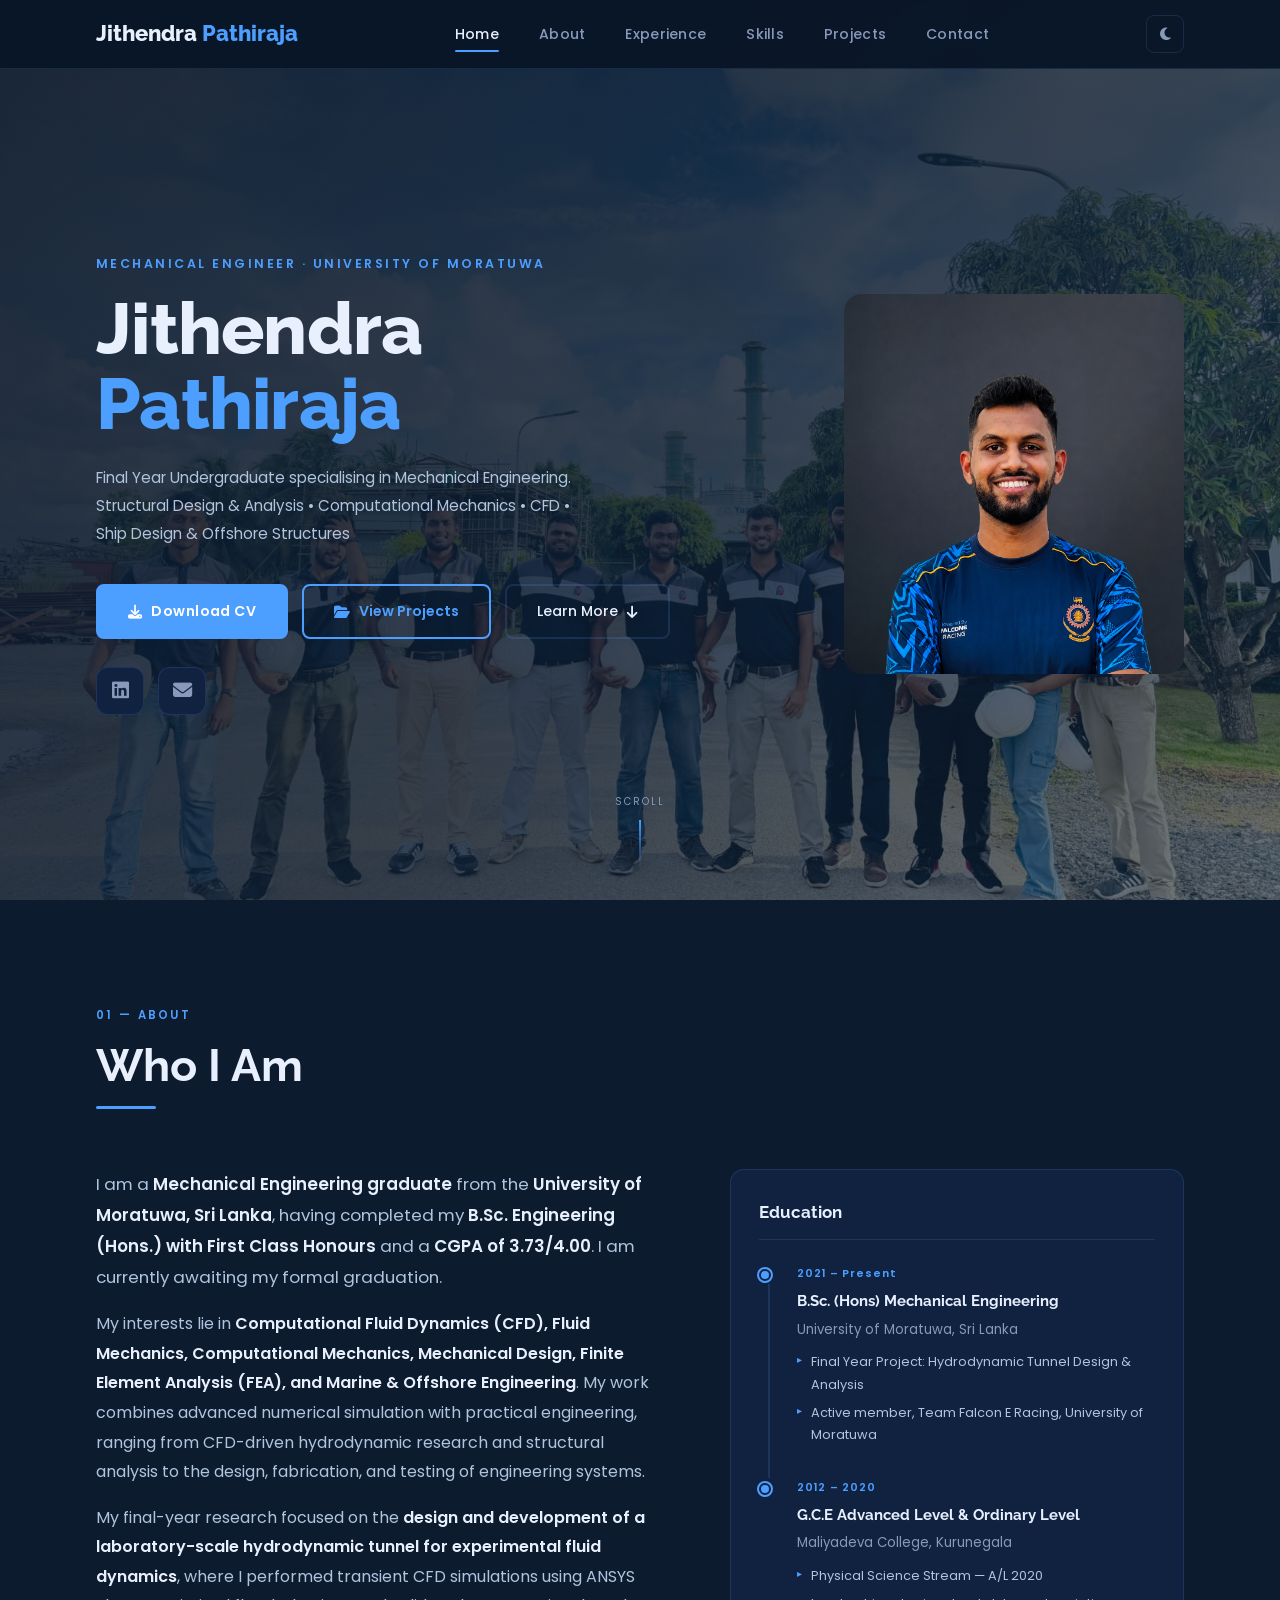
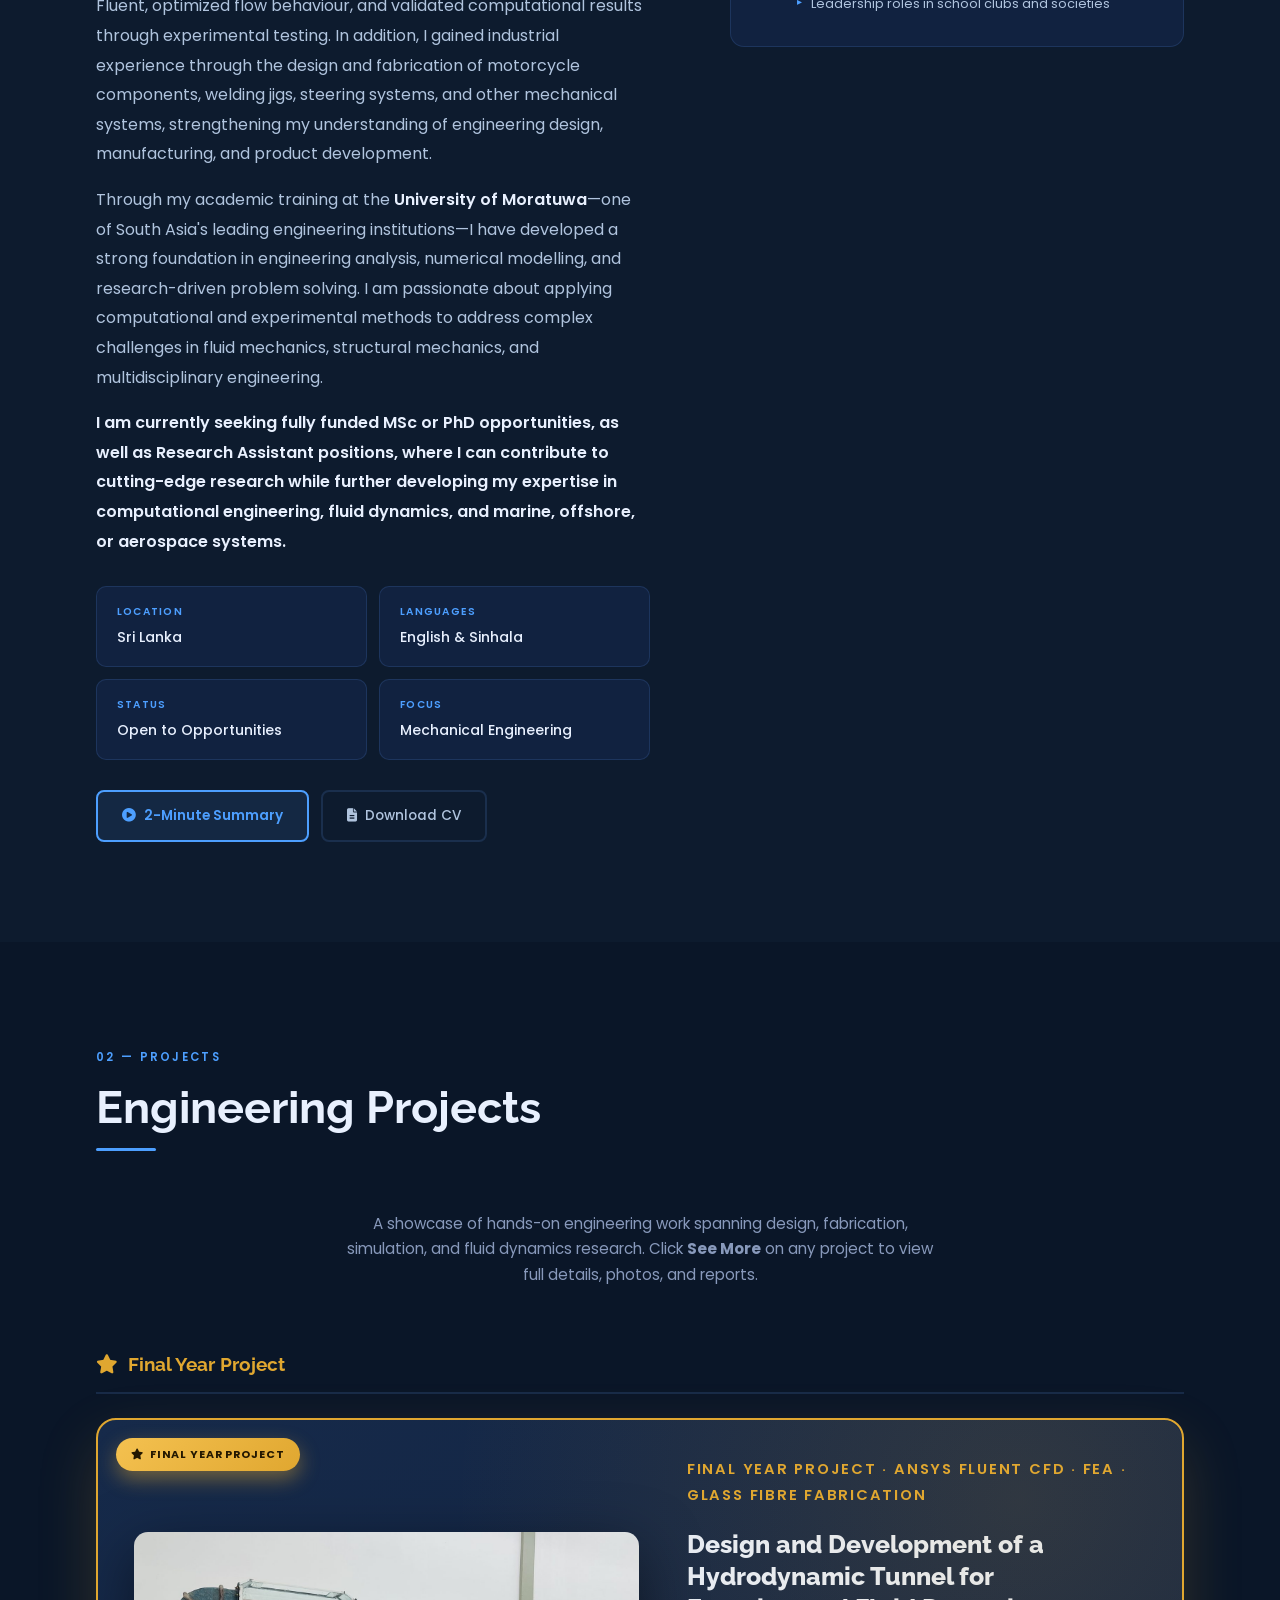
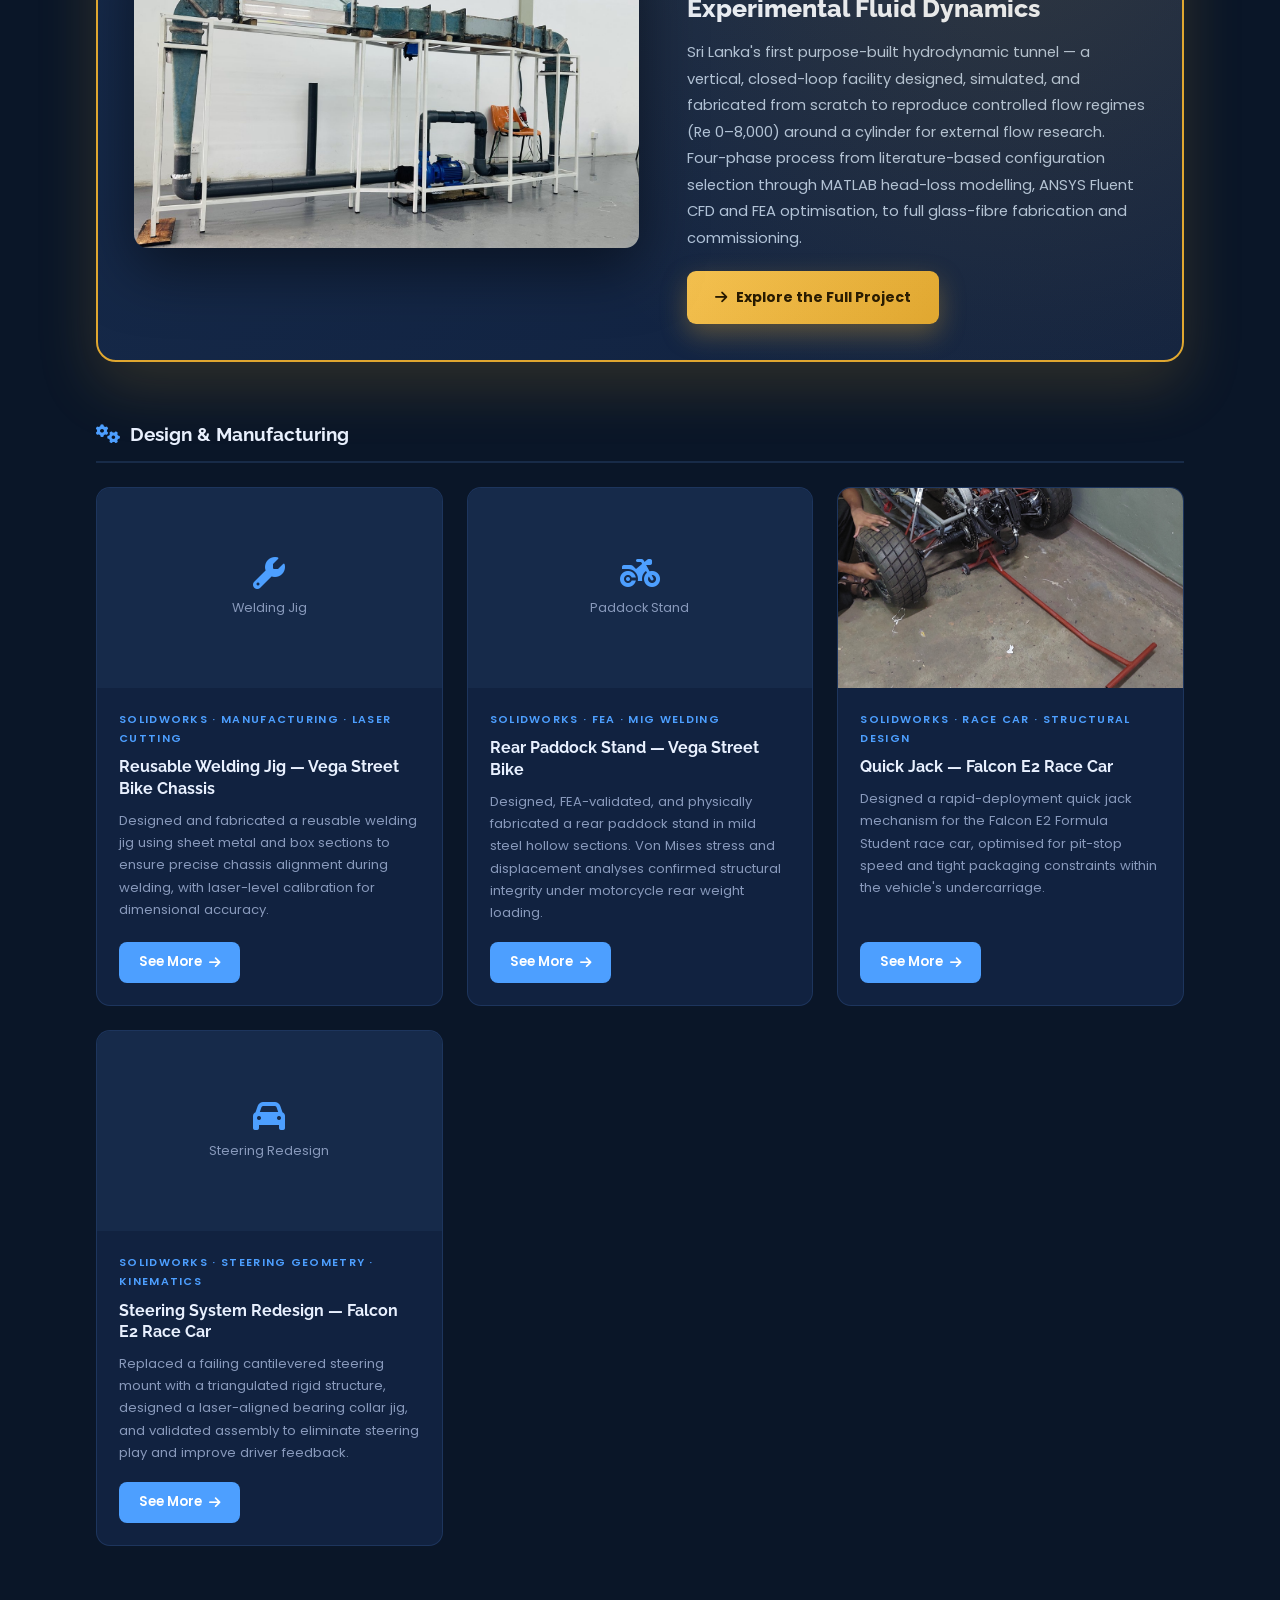
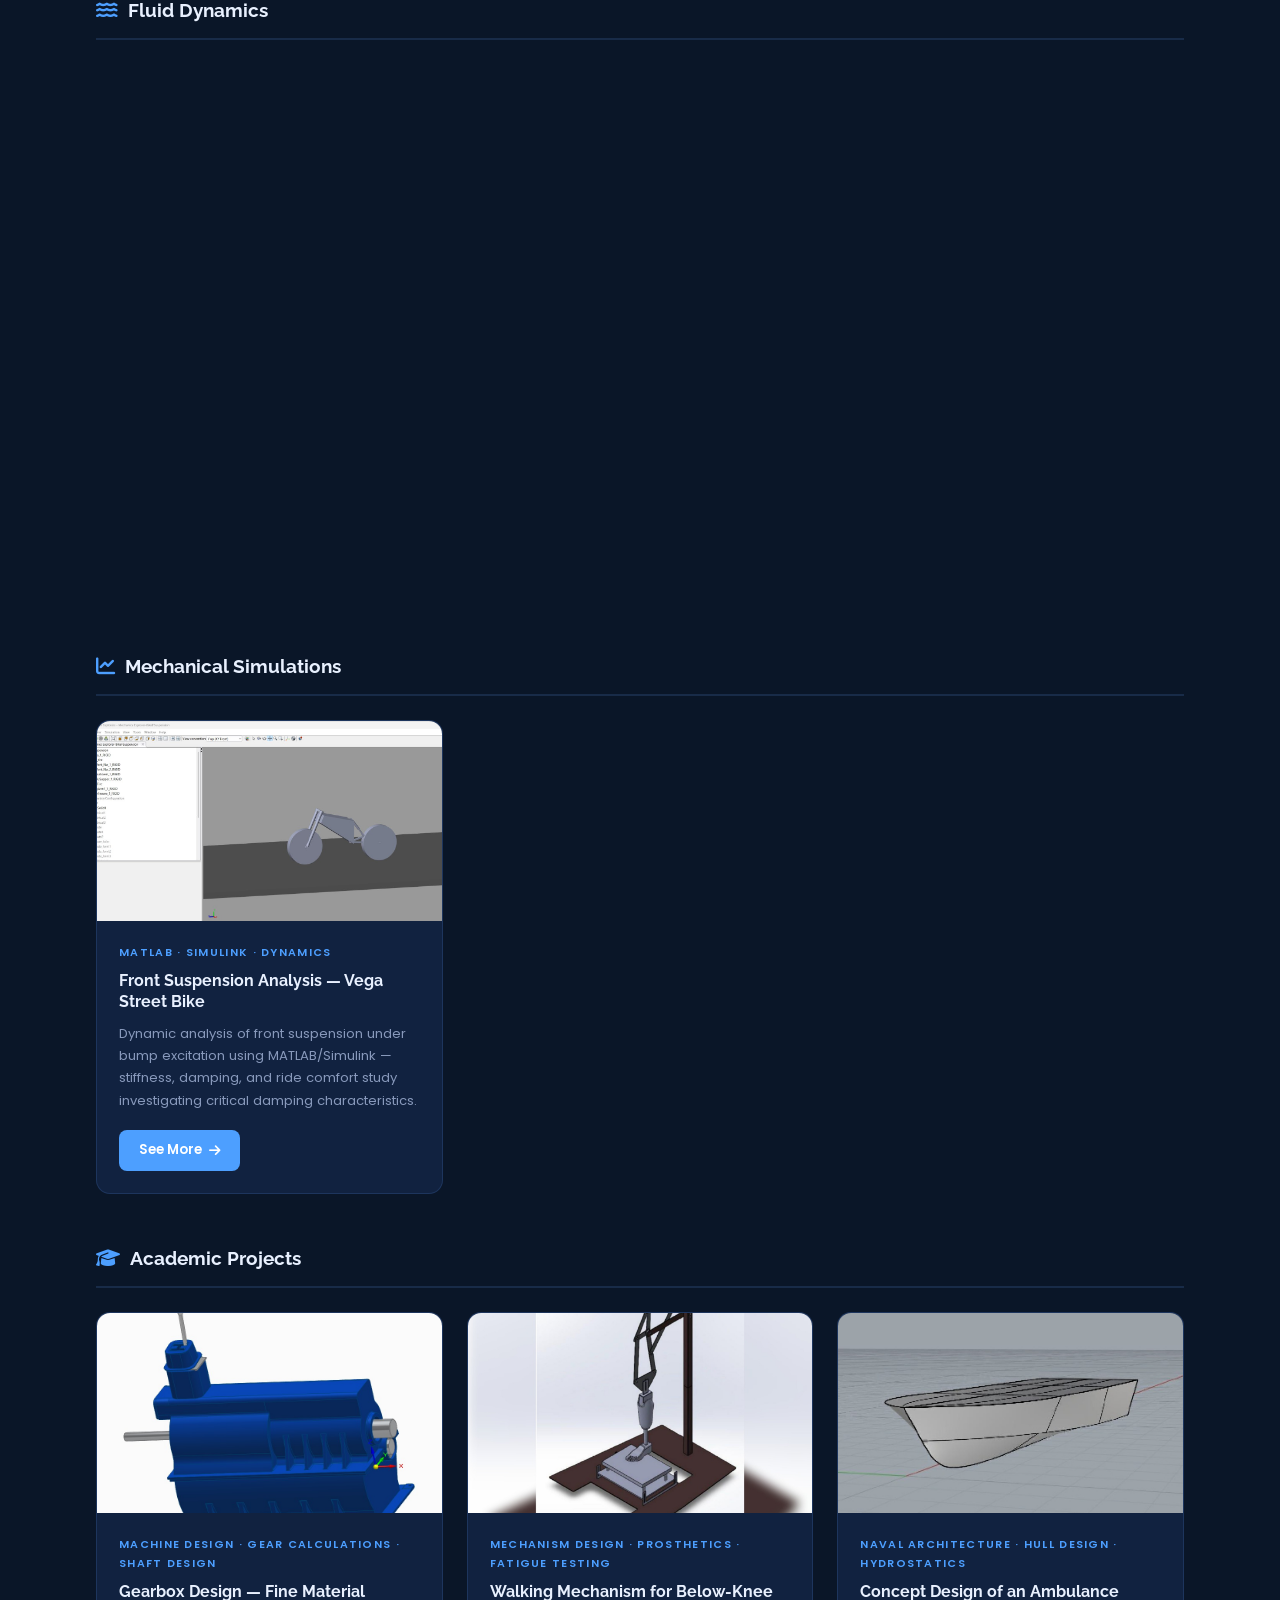
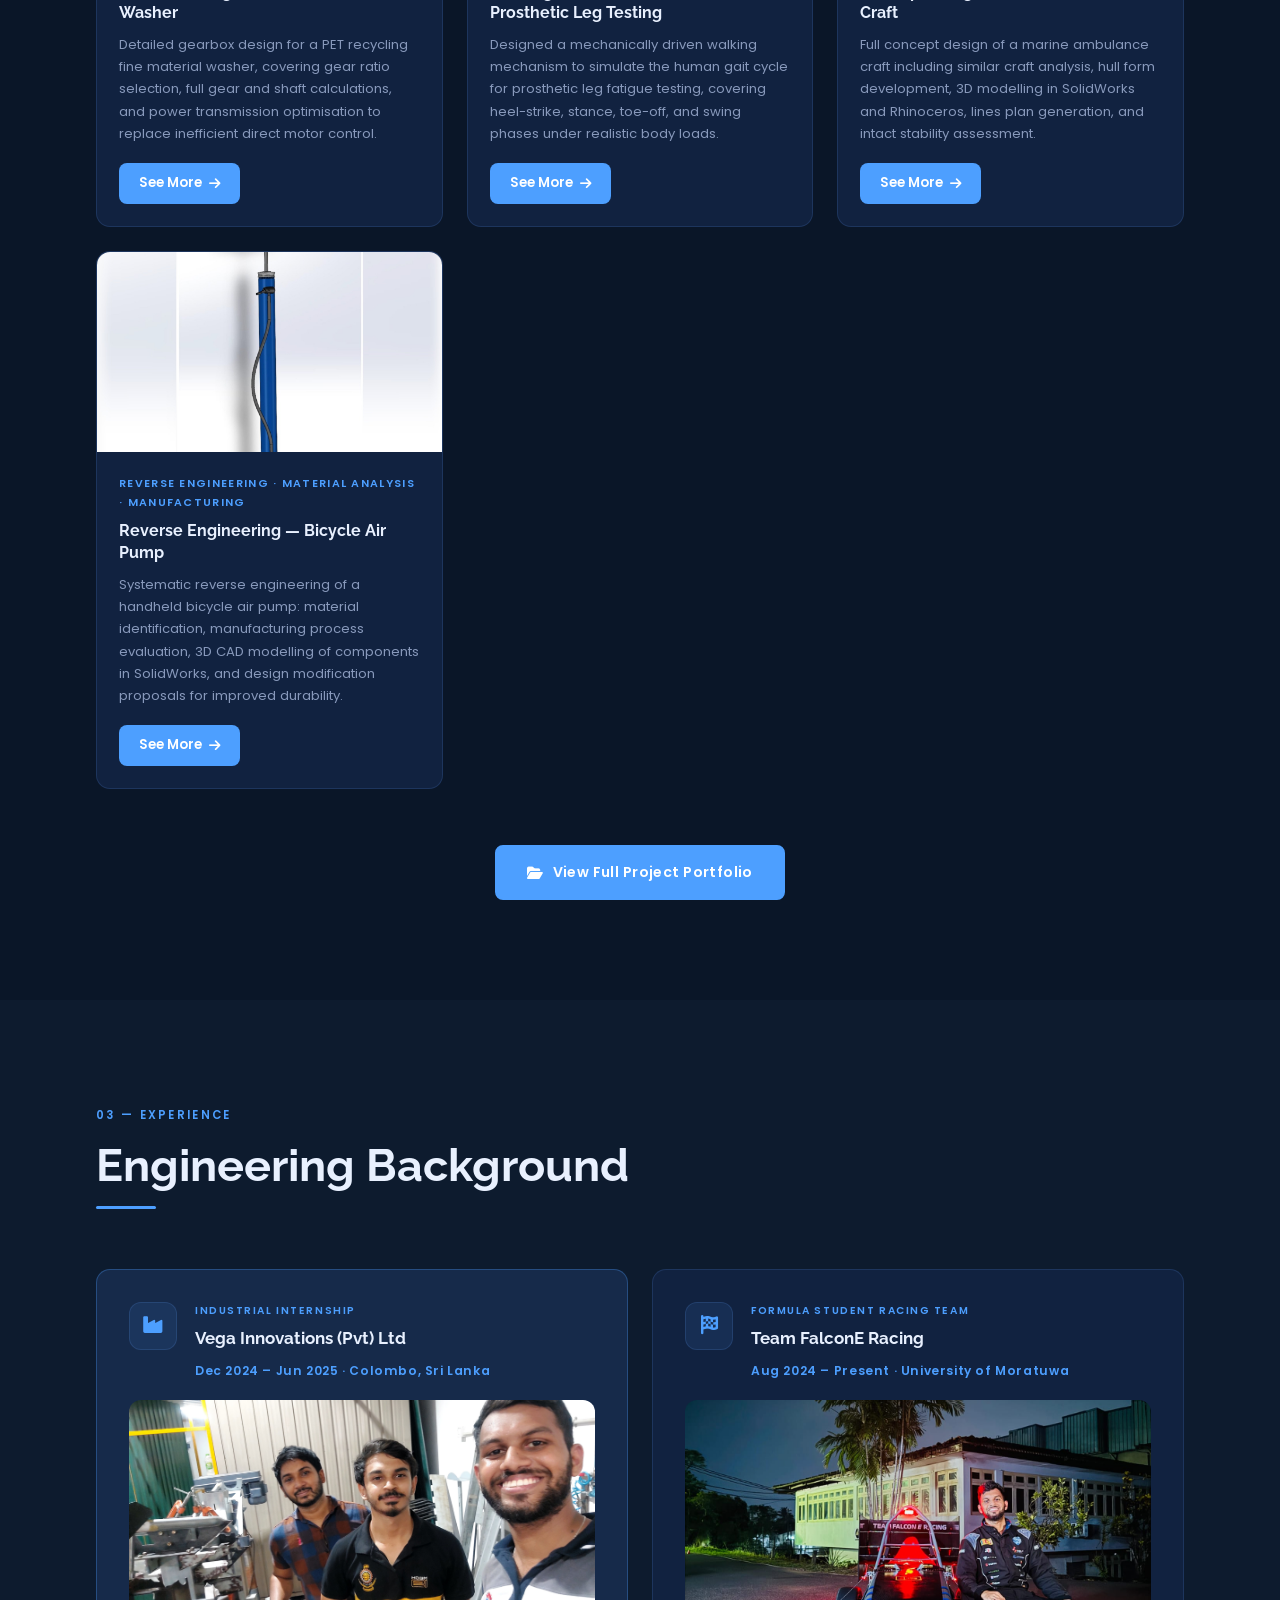
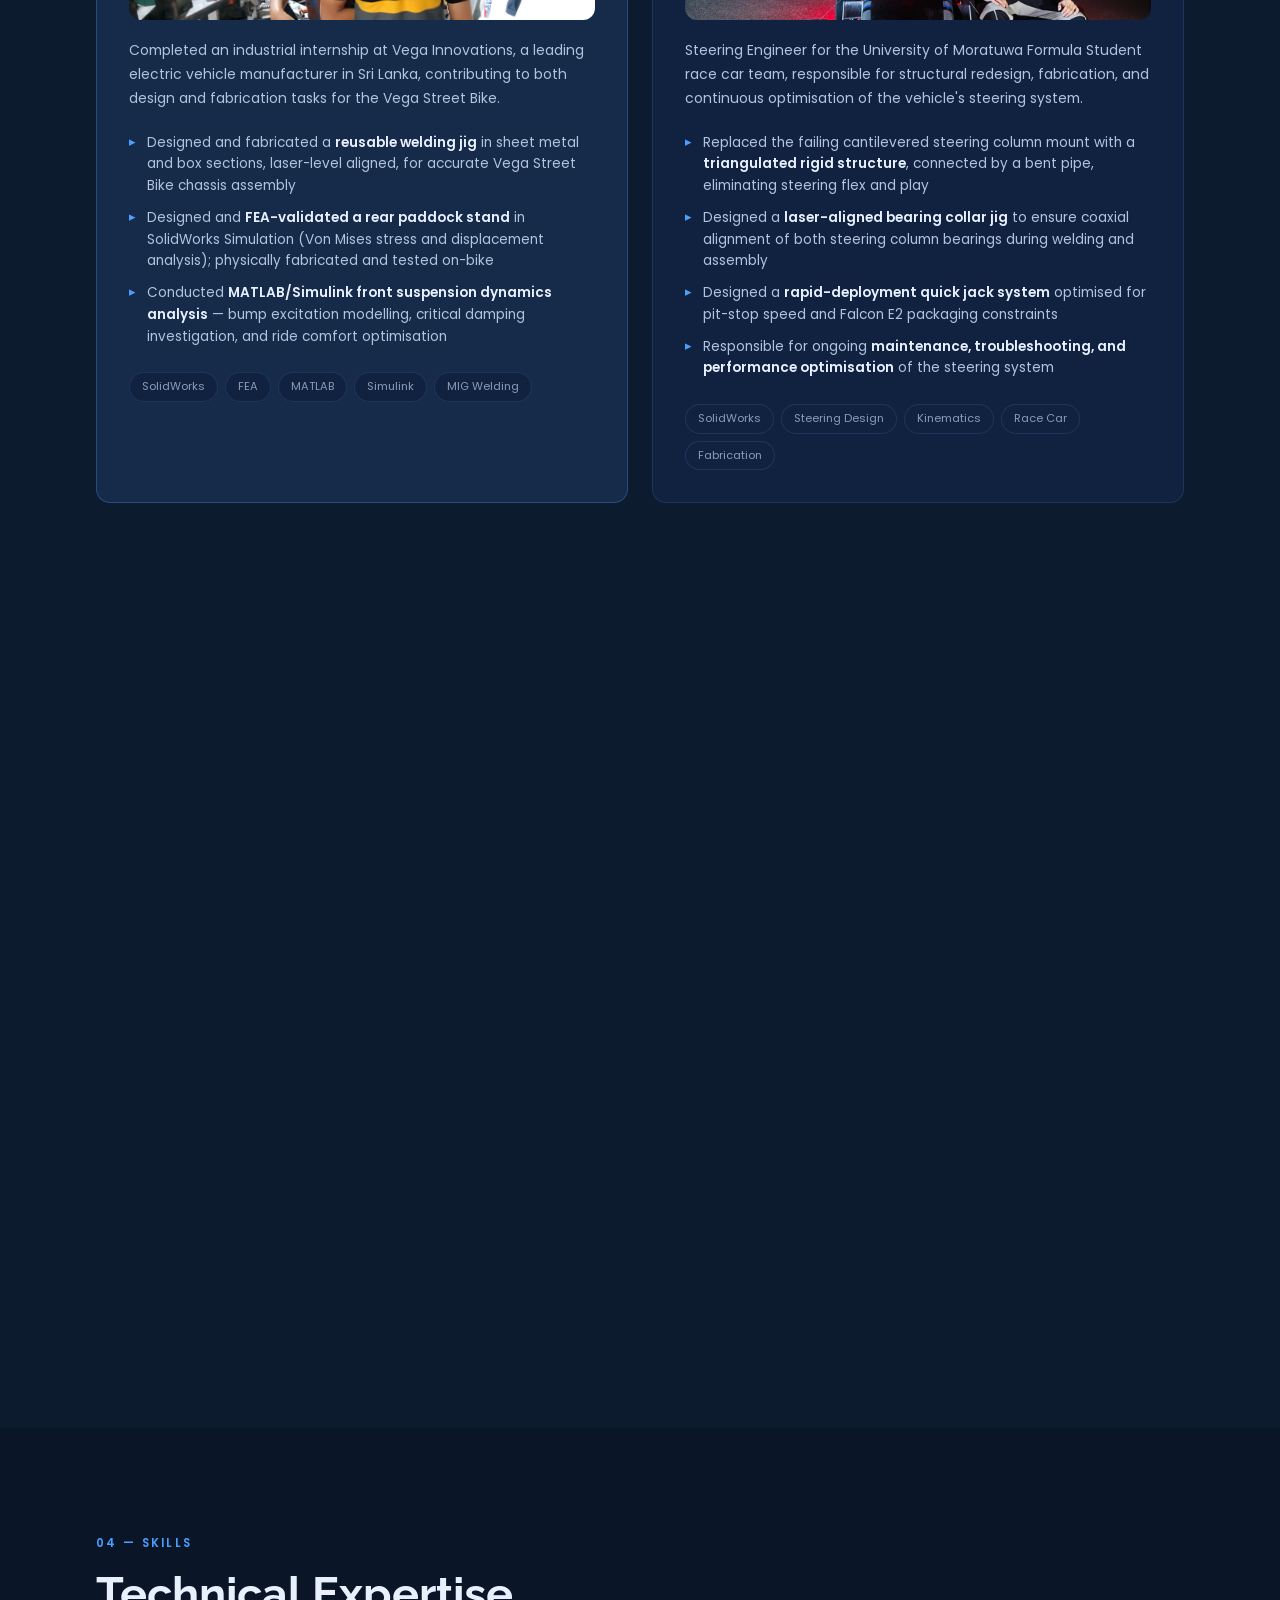
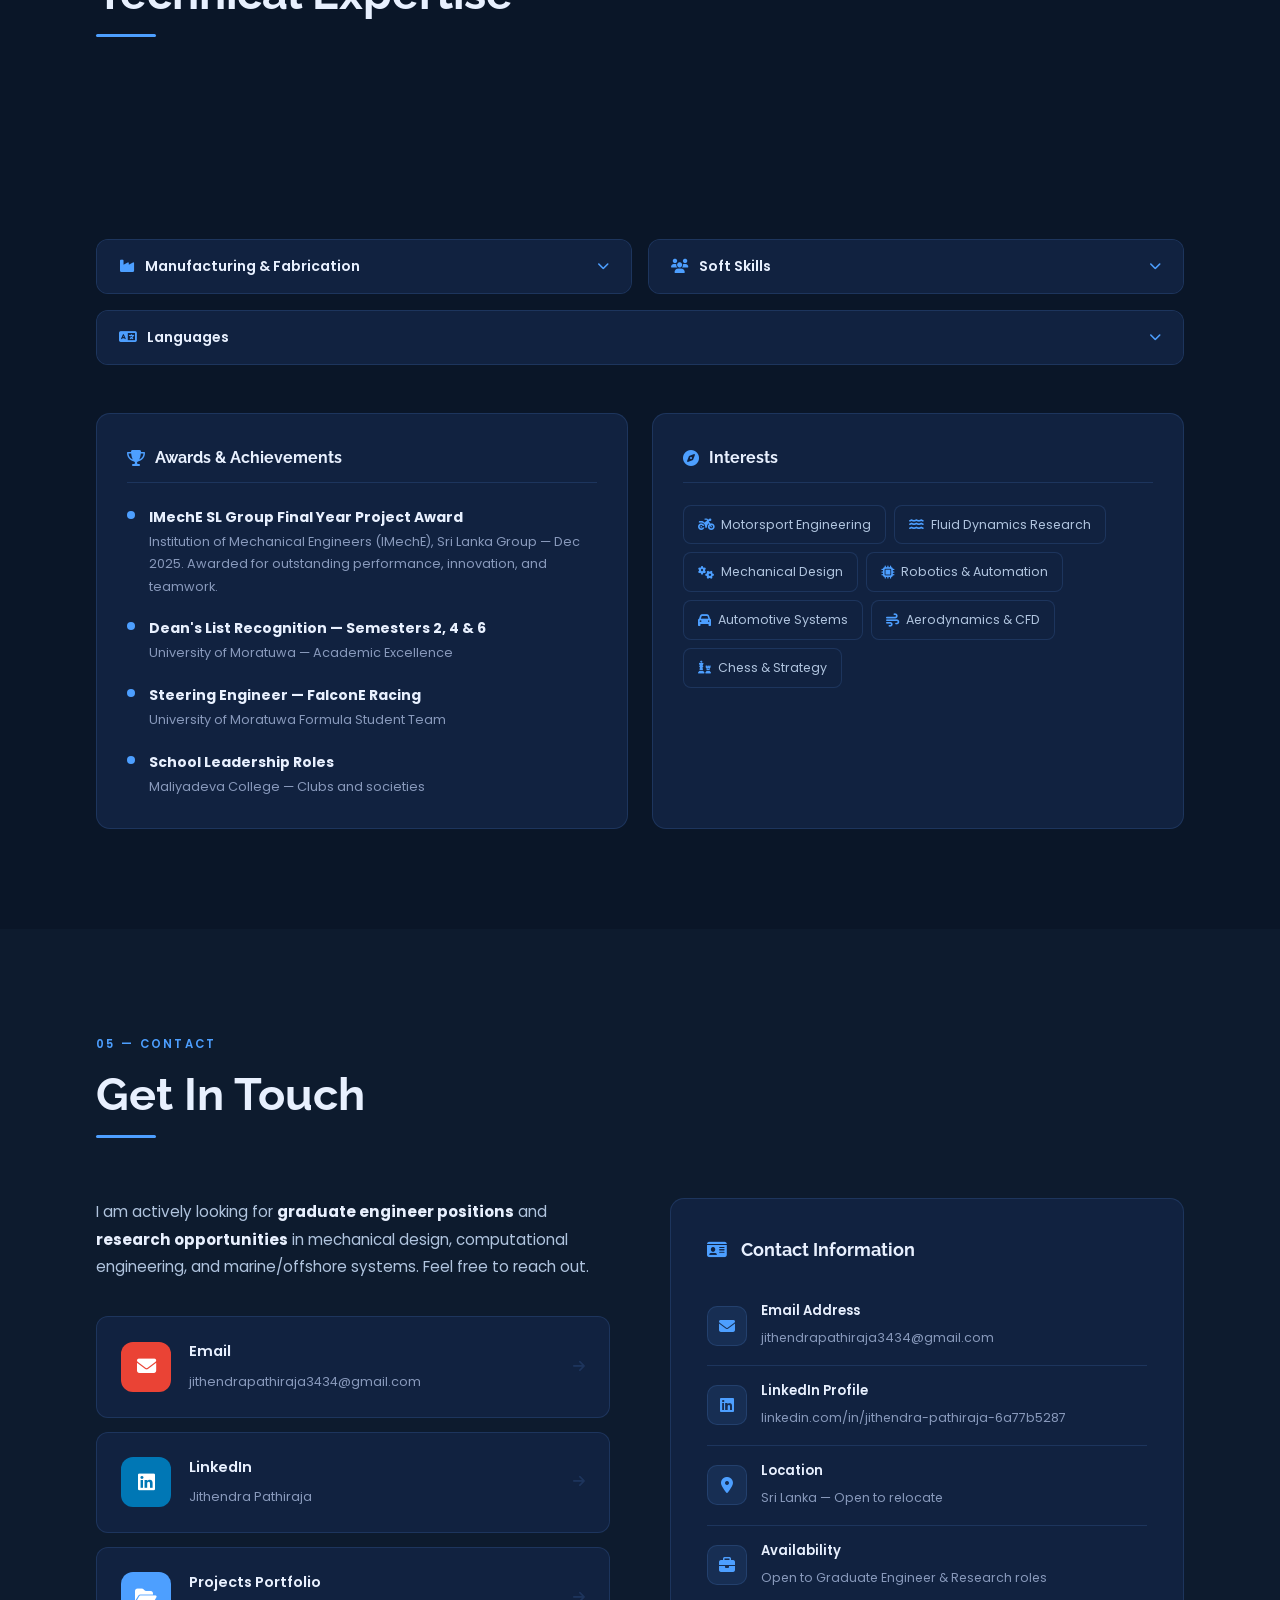
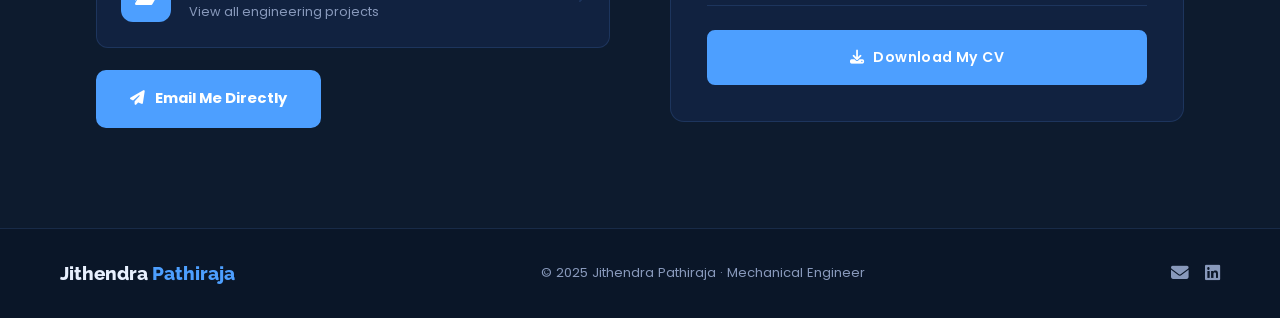
==== index.html @ b715c6fe "Add new photos and update CV" ====
<!DOCTYPE html>
<html lang="en" data-theme="dark">
<head>
  <meta charset="UTF-8" />
  <meta name="viewport" content="width=device-width, initial-scale=1.0" />
  <title>Jithendra Pathiraja | Mechanical Engineer</title>
  <link rel="stylesheet" href="style.css" />
  <link rel="stylesheet" href="https://cdnjs.cloudflare.com/ajax/libs/font-awesome/6.5.0/css/all.min.css" />
  <link href="https://fonts.googleapis.com/css2?family=Poppins:wght@300;400;500;600;700;800&family=Raleway:wght@400;500;600;700;800&display=swap" rel="stylesheet" />
</head>
<body>

<!-- ========== NAVBAR ========== -->
<nav class="navbar" id="navbar">
  <div class="nav-container">
    <a href="#hero" class="logo">Jithendra <span>Pathiraja</span></a>
    <ul class="nav-links" id="navLinks">
      <li><a href="#hero"       class="nav-link active">Home</a></li>
      <li><a href="#about"      class="nav-link">About</a></li>
      <li><a href="#experience" class="nav-link">Experience</a></li>
      <li><a href="#skills"     class="nav-link">Skills</a></li>
      <li><a href="design-manufacturing.html" class="nav-link">Projects</a></li>
      <li><a href="#contact"    class="nav-link">Contact</a></li>
    </ul>
    <div class="nav-actions">
      <button class="theme-toggle" id="themeToggle" title="Toggle theme">
        <i class="fas fa-moon" id="themeIcon"></i>
      </button>
      <button class="hamburger" id="hamburger"><i class="fas fa-bars"></i></button>
    </div>
  </div>
</nav>

<!-- ========== HERO SECTION ========== -->
<section id="hero" class="hero-section">
  <div class="hero-bg-slideshow">
    <div class="hero-bg-slide active" style="background-image: url('About/1.jpeg')"></div>
    <div class="hero-bg-slide" style="background-image: url('About/2.jpeg')"></div>
    <div class="hero-bg-slide" style="background-image: url('About/3.jpeg')"></div>
    <div class="hero-bg-slide" style="background-image: url('About/4.jpeg')"></div>
    <div class="hero-bg-slide" style="background-image: url('About/5.jpeg')"></div>
  </div>
  <div class="hero-overlay"></div>

  <div class="hero-content">
    <div class="hero-right">
      <p class="hero-eyebrow">Mechanical Engineer · University of Moratuwa</p>
      <h1 class="hero-name">
        Jithendra<br/>
        <span class="accent">Pathiraja</span>
      </h1>
      <p class="hero-tagline">
        Final Year Undergraduate specialising in Mechanical Engineering.<br/>
        Structural Design &amp; Analysis &bull; Computational Mechanics &bull; CFD &bull; Ship Design &amp; Offshore Structures
      </p>
      <div class="hero-cta-row">
        <a href="cv/Jithendra_CV.pdf" download class="btn-hero-primary">
          <i class="fas fa-download"></i> Download CV
        </a>
        <a href="#projects-preview" class="btn-view-projects">
          <i class="fas fa-folder-open"></i> View Projects
        </a>
        <a href="#about" class="btn-hero-outline">
          Learn More <i class="fas fa-arrow-down"></i>
        </a>
      </div>
      <div class="hero-socials">
        <a href="https://www.linkedin.com/in/jithendra-pathiraja-6a77b5287/" target="_blank" class="hero-social-link linkedin" title="LinkedIn">
          <i class="fab fa-linkedin"></i>
        </a>
        <a href="mailto:jithendrapathiraja3434@gmail.com" class="hero-social-link gmail" title="Email me">
          <i class="fas fa-envelope"></i>
        </a>
      </div>
    </div>
    <div class="hero-left">
      <div class="hero-photo-wrap">
        <div class="hero-accent-square"></div>
        <img src="images/profile.png" alt="Jithendra Pathiraja" class="hero-profile-img" />
      </div>
    </div>
  </div>

  <div class="hero-scroll-hint">
    <span>Scroll</span>
    <div class="scroll-line"></div>
  </div>
</section>

<!-- ========== ABOUT SECTION ========== -->
<section id="about" class="section about-section">
  <div class="container">
    <div class="section-header">
      <span class="section-label">01 — About</span>
      <h2 class="section-heading">Who I Am</h2>
    </div>
    <div class="about-grid">
      <div class="about-text-col">
        <p class="about-lead">
  I am a <strong>Mechanical Engineering graduate</strong> from the <strong>University of Moratuwa, Sri Lanka</strong>, having completed my <strong>B.Sc. Engineering (Hons.) with First Class Honours</strong> and a <strong>CGPA of 3.73/4.00</strong>. I am currently awaiting my formal graduation.
</p>

<p>
  My interests lie in <strong>Computational Fluid Dynamics (CFD), Fluid Mechanics, Computational Mechanics, Mechanical Design, Finite Element Analysis (FEA), and Marine &amp; Offshore Engineering</strong>. My work combines advanced numerical simulation with practical engineering, ranging from CFD-driven hydrodynamic research and structural analysis to the design, fabrication, and testing of engineering systems.
</p>

<p>
  My final-year research focused on the <strong>design and development of a laboratory-scale hydrodynamic tunnel for experimental fluid dynamics</strong>, where I performed transient CFD simulations using ANSYS Fluent, optimized flow behaviour, and validated computational results through experimental testing. In addition, I gained industrial experience through the design and fabrication of motorcycle components, welding jigs, steering systems, and other mechanical systems, strengthening my understanding of engineering design, manufacturing, and product development.
</p>

<p>
  Through my academic training at the <strong>University of Moratuwa</strong>—one of South Asia's leading engineering institutions—I have developed a strong foundation in engineering analysis, numerical modelling, and research-driven problem solving. I am passionate about applying computational and experimental methods to address complex challenges in fluid mechanics, structural mechanics, and multidisciplinary engineering.
</p>

<p>
  <strong>I am currently seeking fully funded MSc or PhD opportunities, as well as Research Assistant positions, where I can contribute to cutting-edge research while further developing my expertise in computational engineering, fluid dynamics, and marine, offshore, or aerospace systems.</strong>
</p>
        <div class="about-meta-grid">
          <div class="about-meta-item">
            <span class="meta-label">Location</span>
            <span class="meta-value">Sri Lanka</span>
          </div>
          <div class="about-meta-item">
            <span class="meta-label">Languages</span>
            <span class="meta-value">English &amp; Sinhala</span>
          </div>
          <div class="about-meta-item">
            <span class="meta-label">Status</span>
            <span class="meta-value">Open to Opportunities</span>
          </div>
          <div class="about-meta-item">
            <span class="meta-label">Focus</span>
            <span class="meta-value">Mechanical Engineering</span>
          </div>
        </div>
        <div class="about-actions">
          <button class="btn-summary" id="summaryBtn">
            <i class="fas fa-play-circle"></i> 2-Minute Summary
          </button>
          <a href="cv/Jithendra_CV.pdf" download class="btn-cv">
            <i class="fas fa-file-alt"></i> Download CV
          </a>
        </div>
      </div>
      <div class="about-edu-col">
        <div class="timeline-block">
          <h3 class="timeline-block-title">Education</h3>
          <div class="timeline-item">
            <div class="tl-dot"></div>
            <div class="tl-content">
              <span class="tl-year">2021 – Present</span>
              <h4>B.Sc. (Hons) Mechanical Engineering</h4>
              <p>University of Moratuwa, Sri Lanka</p>
              <ul class="tl-highlights">
                <li>Final Year Project: Hydrodynamic Tunnel Design &amp; Analysis</li>
                <li>Active member, Team Falcon E Racing, University of Moratuwa</li>
              </ul>
            </div>
          </div>
          <div class="timeline-item">
            <div class="tl-dot"></div>
            <div class="tl-content">
              <span class="tl-year">2012 – 2020</span>
              <h4>G.C.E Advanced Level &amp; Ordinary Level</h4>
              <p>Maliyadeva College, Kurunegala</p>
              <ul class="tl-highlights">
                <li>Physical Science Stream — A/L 2020</li>
                <li>Leadership roles in school clubs and societies</li>
              </ul>
            </div>
          </div>
        </div>
      </div>
    </div>
  </div>
</section>

<!-- ========== 2-MINUTE SUMMARY MODAL ========== -->
<div class="summary-modal" id="summaryModal">
  <div class="summary-modal-inner">
    <button class="modal-close" id="modalClose"><i class="fas fa-times"></i></button>
    <div class="modal-grid">
      <div class="modal-img-col">
        <img src="images/profile.png" alt="Jithendra Pathiraja" class="modal-profile-img" />
        <div class="modal-tags">
          <span>SolidWorks</span><span>MATLAB</span><span>CFD</span>
          <span>FEA</span><span>Python</span><span>Arduino</span>
        </div>
      </div>
      <div class="modal-text-col">
        <h2>Jithendra Pathiraja</h2>
        <p class="modal-subtitle">Mechanical Engineering Undergraduate — University of Moratuwa</p>
        <p>I am a motivated final-year mechanical engineering student with experience across the full design-to-fabrication pipeline. My project work includes designing motorcycle jigs and components at <strong>Vega Innovations</strong>, analysing suspension dynamics in MATLAB/Simulink, and conducting CFD simulations for aerofoils and hydrodynamic tunnel research as my Final Year Project.</p>
        <p>I combine strong theoretical foundations with practical manufacturing skills — from SolidWorks CAD and ANSYS FEA to CNC machining, welding, and hands-on fabrication. My mechatronics exposure includes Arduino, Raspberry Pi, Python, and computer vision with OpenCV.</p>
        <p>I am driven by a genuine curiosity for engineering challenges and am ready to contribute from day one in a graduate engineering or research role.</p>
        <div class="modal-cta">
          <a href="cv/Jithendra_CV.pdf" download class="btn-hero-primary">
            <i class="fas fa-download"></i> Download CV
          </a>
          <a href="https://www.linkedin.com/in/jithendra-pathiraja-6a77b5287/" target="_blank" class="btn-hero-outline">
            <i class="fab fa-linkedin"></i> LinkedIn
          </a>
        </div>
      </div>
    </div>
  </div>
</div>
<div class="modal-backdrop" id="modalBackdrop"></div>

<!-- ========== PROJECTS PREVIEW SECTION ========== -->
<section id="projects-preview" class="projects-preview-section">
  <div class="container">
    <div class="section-header">
      <span class="section-label">02 — Projects</span>
      <h2 class="section-heading">Engineering Projects</h2>
    </div>
    <p class="projects-preview-intro">
      A showcase of hands-on engineering work spanning design, fabrication, simulation, and fluid dynamics research.
      Click <strong>See More</strong> on any project to view full details, photos, and reports.
    </p>

    <!-- ── ⭐ Final Year Project (Flagship) ── -->
    <h3 class="proj-category-title fyp-title"><i class="fas fa-star"></i> Final Year Project</h3>
    <a href="final-year-project.html" class="fyp-showcase" style="text-decoration:none; display:grid;">
      <span class="fyp-ribbon"><i class="fas fa-star"></i> Final Year Project</span>
      <div class="fyp-media-wrap">
        <img src="images/projects/fyp/cover.jpg" alt="Hydrodynamic Tunnel — Final Year Project" onerror="this.style.display='none';" />
      </div>
      <div class="fyp-body">
        <p class="proj-card-tag">Final Year Project · ANSYS Fluent CFD · FEA · Glass Fibre Fabrication</p>
        <h3>Design and Development of a Hydrodynamic Tunnel for Experimental Fluid Dynamics</h3>
        <p>Sri Lanka's first purpose-built hydrodynamic tunnel — a vertical, closed-loop facility designed, simulated, and fabricated from scratch to reproduce controlled flow regimes (Re 0–8,000) around a cylinder for external flow research. Four-phase process from literature-based configuration selection through MATLAB head-loss modelling, ANSYS Fluent CFD and FEA optimisation, to full glass-fibre fabrication and commissioning.</p>
        <span class="btn-fyp-explore"><i class="fas fa-arrow-right"></i> Explore the Full Project</span>
      </div>
    </a>

    <!-- ── Design & Manufacturing ── -->
    <h3 class="proj-category-title"><i class="fas fa-cogs"></i> Design &amp; Manufacturing</h3>
    <div class="proj-cards-grid">

      <div class="proj-preview-card">
        <img src="images/projects/dm-p1/cover.jpg" alt="Welding Jig" class="proj-cover-img" onerror="this.style.display='none';this.nextElementSibling.style.display='flex';" />
        <div class="proj-cover-placeholder" style="display:none;"><i class="fas fa-wrench"></i><span>Welding Jig</span></div>
        <div class="proj-card-body">
          <p class="proj-card-tag">SolidWorks · Manufacturing · Laser Cutting</p>
          <h4 class="proj-card-title">Reusable Welding Jig — Vega Street Bike Chassis</h4>
          <p class="proj-card-desc">Designed and fabricated a reusable welding jig using sheet metal and box sections to ensure precise chassis alignment during welding, with laser-level calibration for dimensional accuracy.</p>
          <a href="design-manufacturing.html#dm1" class="btn-see-more">See More <i class="fas fa-arrow-right"></i></a>
        </div>
      </div>

      <div class="proj-preview-card">
        <img src="images/projects/dm-p2/cover.jpg" alt="Paddock Stand" class="proj-cover-img" onerror="this.style.display='none';this.nextElementSibling.style.display='flex';" />
        <div class="proj-cover-placeholder" style="display:none;"><i class="fas fa-motorcycle"></i><span>Paddock Stand</span></div>
        <div class="proj-card-body">
          <p class="proj-card-tag">SolidWorks · FEA · MIG Welding</p>
          <h4 class="proj-card-title">Rear Paddock Stand — Vega Street Bike</h4>
          <p class="proj-card-desc">Designed, FEA-validated, and physically fabricated a rear paddock stand in mild steel hollow sections. Von Mises stress and displacement analyses confirmed structural integrity under motorcycle rear weight loading.</p>
          <a href="design-manufacturing.html#dm2" class="btn-see-more">See More <i class="fas fa-arrow-right"></i></a>
        </div>
      </div>

      <div class="proj-preview-card">
        <img src="images/projects/dm-p3/cover.jpeg" alt="Quick Jack" class="proj-cover-img" onerror="this.style.display='none';this.nextElementSibling.style.display='flex';" />
        <div class="proj-cover-placeholder" style="display:none;"><i class="fas fa-car"></i><span>Quick Jack</span></div>
        <div class="proj-card-body">
          <p class="proj-card-tag">SolidWorks · Race Car · Structural Design</p>
          <h4 class="proj-card-title">Quick Jack — Falcon E2 Race Car</h4>
          <p class="proj-card-desc">Designed a rapid-deployment quick jack mechanism for the Falcon E2 Formula Student race car, optimised for pit-stop speed and tight packaging constraints within the vehicle's undercarriage.</p>
          <a href="design-manufacturing.html#dm3" class="btn-see-more">See More <i class="fas fa-arrow-right"></i></a>
        </div>
      </div>

      <div class="proj-preview-card">
        <img src="images/projects/dm-p4/cover.jpg" alt="Steering Redesign" class="proj-cover-img" onerror="this.style.display='none';this.nextElementSibling.style.display='flex';" />
        <div class="proj-cover-placeholder" style="display:none;"><i class="fas fa-car"></i><span>Steering Redesign</span></div>
        <div class="proj-card-body">
          <p class="proj-card-tag">SolidWorks · Steering Geometry · Kinematics</p>
          <h4 class="proj-card-title">Steering System Redesign — Falcon E2 Race Car</h4>
          <p class="proj-card-desc">Replaced a failing cantilevered steering mount with a triangulated rigid structure, designed a laser-aligned bearing collar jig, and validated assembly to eliminate steering play and improve driver feedback.</p>
          <a href="design-manufacturing.html#dm4" class="btn-see-more">See More <i class="fas fa-arrow-right"></i></a>
        </div>
      </div>

    </div>

    <!-- ── Fluid Dynamics ── -->
    <h3 class="proj-category-title"><i class="fas fa-water"></i> Fluid Dynamics</h3>
    <div class="proj-cards-grid">

      <div class="proj-preview-card">
        <img src="images/projects/fluid-p2/cover.png" alt="Aerofoil CFD" class="proj-cover-img" onerror="this.style.display='none';this.nextElementSibling.style.display='flex';" />
        <div class="proj-cover-placeholder" style="display:none;"><i class="fas fa-wind"></i><span>Aerofoil CFD</span></div>
        <div class="proj-card-body">
          <p class="proj-card-tag">CFD · ANSYS Fluent · Turbulence Modelling</p>
          <h4 class="proj-card-title">NACA-4312 Aerofoil CFD Simulations — ANSYS Fluent</h4>
          <p class="proj-card-desc">Numerical analysis of NACA-4312 aerofoil aerodynamics including mesh generation, grid independence study, solution convergence analysis, and lift/drag coefficient validation against published experimental data.</p>
          <a href="fluid-dynamics.html#fd2" class="btn-see-more">See More <i class="fas fa-arrow-right"></i></a>
        </div>
      </div>

    </div>

    <!-- ── Mechanical Simulations ── -->
    <h3 class="proj-category-title"><i class="fas fa-chart-line"></i> Mechanical Simulations</h3>
    <div class="proj-cards-grid">

      <div class="proj-preview-card">
        <img src="images/projects/sim-p1/cover.jpeg" alt="Suspension Dynamics" class="proj-cover-img" onerror="this.style.display='none';this.nextElementSibling.style.display='flex';" />
        <div class="proj-cover-placeholder" style="display:none;"><i class="fas fa-wave-square"></i><span>Suspension Dynamics</span></div>
        <div class="proj-card-body">
          <p class="proj-card-tag">MATLAB · Simulink · Dynamics</p>
          <h4 class="proj-card-title">Front Suspension Analysis — Vega Street Bike</h4>
          <p class="proj-card-desc">Dynamic analysis of front suspension under bump excitation using MATLAB/Simulink — stiffness, damping, and ride comfort study investigating critical damping characteristics.</p>
          <a href="mechanical-simulations.html#sim1" class="btn-see-more">See More <i class="fas fa-arrow-right"></i></a>
        </div>
      </div>

    </div>

    <!-- ── Academic Projects ── -->
    <h3 class="proj-category-title"><i class="fas fa-graduation-cap"></i> Academic Projects</h3>
    <div class="proj-cards-grid">

      <div class="proj-preview-card">
        <img src="images/projects/academic-p1/cover.jpeg" alt="Gear Box Design" class="proj-cover-img" onerror="this.style.display='none';this.nextElementSibling.style.display='flex';" />
        <div class="proj-cover-placeholder" style="display:none;"><i class="fas fa-cog"></i><span>Gear Box Design</span></div>
        <div class="proj-card-body">
          <p class="proj-card-tag">Machine Design · Gear Calculations · Shaft Design</p>
          <h4 class="proj-card-title">Gearbox Design — Fine Material Washer</h4>
          <p class="proj-card-desc">Detailed gearbox design for a PET recycling fine material washer, covering gear ratio selection, full gear and shaft calculations, and power transmission optimisation to replace inefficient direct motor control.</p>
          <a href="academic-projects.html#aca1" class="btn-see-more">See More <i class="fas fa-arrow-right"></i></a>
        </div>
      </div>

      <div class="proj-preview-card">
        <img src="images/projects/academic-p2/cover.jpg" alt="IPMD" class="proj-cover-img" onerror="this.style.display='none';this.nextElementSibling.style.display='flex';" />
        <div class="proj-cover-placeholder" style="display:none;"><i class="fas fa-walking"></i><span>IPMD Project</span></div>
        <div class="proj-card-body">
          <p class="proj-card-tag">Mechanism Design · Prosthetics · Fatigue Testing</p>
          <h4 class="proj-card-title">Walking Mechanism for Below-Knee Prosthetic Leg Testing</h4>
          <p class="proj-card-desc">Designed a mechanically driven walking mechanism to simulate the human gait cycle for prosthetic leg fatigue testing, covering heel-strike, stance, toe-off, and swing phases under realistic body loads.</p>
          <a href="academic-projects.html#aca2" class="btn-see-more">See More <i class="fas fa-arrow-right"></i></a>
        </div>
      </div>

      <div class="proj-preview-card">
        <img src="images/projects/academic-p3/cover.jpeg" alt="Naval Architecture" class="proj-cover-img" onerror="this.style.display='none';this.nextElementSibling.style.display='flex';" />
        <div class="proj-cover-placeholder" style="display:none;"><i class="fas fa-ship"></i><span>Naval Architecture</span></div>
        <div class="proj-card-body">
          <p class="proj-card-tag">Naval Architecture · Hull Design · Hydrostatics</p>
          <h4 class="proj-card-title">Concept Design of an Ambulance Craft</h4>
          <p class="proj-card-desc">Full concept design of a marine ambulance craft including similar craft analysis, hull form development, 3D modelling in SolidWorks and Rhinoceros, lines plan generation, and intact stability assessment.</p>
          <a href="academic-projects.html#aca3" class="btn-see-more">See More <i class="fas fa-arrow-right"></i></a>
        </div>
      </div>

      <div class="proj-preview-card">
        <img src="images/projects/academic-p4/cover.jpg" alt="Reverse Engineering" class="proj-cover-img" onerror="this.style.display='none';this.nextElementSibling.style.display='flex';" />
        <div class="proj-cover-placeholder" style="display:none;"><i class="fas fa-search"></i><span>Reverse Engineering</span></div>
        <div class="proj-card-body">
          <p class="proj-card-tag">Reverse Engineering · Material Analysis · Manufacturing</p>
          <h4 class="proj-card-title">Reverse Engineering — Bicycle Air Pump</h4>
          <p class="proj-card-desc">Systematic reverse engineering of a handheld bicycle air pump: material identification, manufacturing process evaluation, 3D CAD modelling of components in SolidWorks, and design modification proposals for improved durability.</p>
          <a href="academic-projects.html#aca4" class="btn-see-more">See More <i class="fas fa-arrow-right"></i></a>
        </div>
      </div>

    </div>

    <div style="text-align:center; margin-top:56px;">
      <a href="design-manufacturing.html" class="btn-hero-primary">
        <i class="fas fa-folder-open"></i> View Full Project Portfolio
      </a>
    </div>
  </div>
</section>

<!-- ========== EXPERIENCE SECTION ========== -->
<section id="experience" class="section experience-section">
  <div class="container">
    <div class="section-header">
      <span class="section-label">03 — Experience</span>
      <h2 class="section-heading">Engineering Background</h2>
    </div>
    <div class="exp-grid">

      <div class="exp-card featured">
        <div class="exp-card-header">
          <div class="exp-icon"><i class="fas fa-industry"></i></div>
          <div>
            <span class="exp-type">Industrial Internship</span>
            <h3>Vega Innovations (Pvt) Ltd</h3>
            <span class="exp-period">Dec 2024 – Jun 2025 · Colombo, Sri Lanka</span>
          </div>
        </div>
        <img src="images/experience/vega.jpeg" alt="Vega Innovations" class="exp-section-img" onerror="this.style.display='none';" />
        <p>Completed an industrial internship at Vega Innovations, a leading electric vehicle manufacturer in Sri Lanka, contributing to both design and fabrication tasks for the Vega Street Bike.</p>
        <ul class="exp-list">
          <li>Designed and fabricated a <strong>reusable welding jig</strong> in sheet metal and box sections, laser-level aligned, for accurate Vega Street Bike chassis assembly</li>
          <li>Designed and <strong>FEA-validated a rear paddock stand</strong> in SolidWorks Simulation (Von Mises stress and displacement analysis); physically fabricated and tested on-bike</li>
          <li>Conducted <strong>MATLAB/Simulink front suspension dynamics analysis</strong> — bump excitation modelling, critical damping investigation, and ride comfort optimisation</li>
        </ul>
        <div class="exp-tags">
          <span>SolidWorks</span><span>FEA</span><span>MATLAB</span><span>Simulink</span><span>MIG Welding</span>
        </div>
      </div>

      <div class="exp-card">
        <div class="exp-card-header">
          <div class="exp-icon"><i class="fas fa-flag-checkered"></i></div>
          <div>
            <span class="exp-type">Formula Student Racing Team</span>
            <h3>Team FalconE Racing</h3>
            <span class="exp-period">Aug 2024 – Present · University of Moratuwa</span>
          </div>
        </div>
        <img src="images/experience/falcon.jpeg" alt="FalconE Racing" class="exp-section-img" onerror="this.style.display='none';" />
        <p>Steering Engineer for the University of Moratuwa Formula Student race car team, responsible for structural redesign, fabrication, and continuous optimisation of the vehicle's steering system.</p>
        <ul class="exp-list">
          <li>Replaced the failing cantilevered steering column mount with a <strong>triangulated rigid structure</strong>, connected by a bent pipe, eliminating steering flex and play</li>
          <li>Designed a <strong>laser-aligned bearing collar jig</strong> to ensure coaxial alignment of both steering column bearings during welding and assembly</li>
          <li>Designed a <strong>rapid-deployment quick jack system</strong> optimised for pit-stop speed and Falcon E2 packaging constraints</li>
          <li>Responsible for ongoing <strong>maintenance, troubleshooting, and performance optimisation</strong> of the steering system</li>
        </ul>
        <div class="exp-tags">
          <span>SolidWorks</span><span>Steering Design</span><span>Kinematics</span><span>Race Car</span><span>Fabrication</span>
        </div>
      </div>

      <div class="exp-card">
        <div class="exp-card-header">
          <div class="exp-icon"><i class="fas fa-flask"></i></div>
          <div>
            <span class="exp-type">Final Year Project</span>
            <h3>Hydrodynamic Tunnel Research</h3>
            <span class="exp-period">2024 – 2026 · University of Moratuwa</span>
          </div>
        </div>
        <img src="images/experience/fyp.jpeg" alt="Final Year Project" class="exp-section-img" onerror="this.style.display='none';" />
        <p>Designed and developed a small/medium-scale closed-loop hydrodynamic tunnel targeting Re 0–8,000, producing steady, uniform, low-turbulence flow for external flow experiments around a cylindrical body.</p>
        <ul class="exp-list">
          <li>Developed a <strong>MATLAB head-loss model</strong> confirming system head (~0.9 m) is well within pump capacity (~9 m)</li>
          <li>Performed <strong>ANSYS Fluent CFD</strong> of the wide-angle diffuser; introduced internal guide vanes reducing effective diffusion angle to 7° per channel to eliminate flow separation</li>
          <li><strong>FEA of glass fibre components</strong> led to addition of ribs and reinforcements across all fabricated structural parts</li>
          <li>Integrated <strong>hydrogen bubble flow visualisation</strong> into the test section for qualitative flow pattern observation</li>
        </ul>
        <div class="exp-tags">
          <span>CFD</span><span>ANSYS Fluent</span><span>FEA</span><span>MATLAB</span><span>Glass Fibre</span>
        </div>
      </div>

      <div class="exp-card">
        <div class="exp-card-header">
          <div class="exp-icon"><i class="fas fa-graduation-cap"></i></div>
          <div>
            <span class="exp-type">Academic Projects</span>
            <h3>University of Moratuwa</h3>
            <span class="exp-period">2021 – Present</span>
          </div>
        </div>
        <img src="images/experience/academic.jpeg" alt="Academic Projects" class="exp-section-img" onerror="this.style.display='none';" />
        <p>Extensive coursework spanning machine design, naval architecture, simulation, mechatronics, and manufacturing engineering.</p>
        <ul class="exp-list">
          <li>Gearbox detailed design for a PET recycling fine material washer — full gear and shaft calculations (ME3201)</li>
          <li>Concept design of a marine ambulance craft — similar craft analysis, SolidWorks hull model, hydrostatics (ME4220)</li>
          <li>NACA-4312 aerofoil CFD analysis in ANSYS Fluent — mesh, turbulence modelling, lift/drag validation</li>
          <li>Reverse engineering of a bicycle air pump — material identification, 3D CAD models, design improvements (ME2171)</li>
        </ul>
        <div class="exp-tags">
          <span>ANSYS</span><span>SolidWorks</span><span>Machine Design</span><span>Naval Architecture</span><span>CFD</span>
        </div>
      </div>

    </div>
  </div>
</section>

<!-- ========== SKILLS SECTION ========== -->
<section id="skills" class="section skills-section">
  <div class="container">
    <div class="section-header">
      <span class="section-label">04 — Skills</span>
      <h2 class="section-heading">Technical Expertise</h2>
    </div>
    <div class="skills-accordion-grid">
      <div class="skill-acc-card">
        <button class="skill-acc-header" onclick="toggleSkill(this)">
          <span><i class="fas fa-drafting-compass"></i> Design &amp; Manufacturing</span>
          <i class="fas fa-chevron-down skill-acc-arrow"></i>
        </button>
        <div class="skill-acc-body">
          <ul>
            <li><i class="fas fa-check"></i> SolidWorks</li>
            <li><i class="fas fa-check"></i> Solid Edge</li>
            <li><i class="fas fa-check"></i> AutoCAD</li>
            <li><i class="fas fa-check"></i> Rhinoceros 3D</li>
          </ul>
        </div>
      </div>
      <div class="skill-acc-card">
        <button class="skill-acc-header" onclick="toggleSkill(this)">
          <span><i class="fas fa-chart-line"></i> Simulation &amp; Analysis</span>
          <i class="fas fa-chevron-down skill-acc-arrow"></i>
        </button>
        <div class="skill-acc-body">
          <ul>
            <li><i class="fas fa-check"></i> ANSYS (FEA &amp; CFD / Fluent)</li>
            <li><i class="fas fa-check"></i> SolidWorks Simulation</li>
            <li><i class="fas fa-check"></i> MATLAB / Simulink</li>
            <li><i class="fas fa-check"></i> Simscape Multibody</li>
            <li><i class="fas fa-check"></i> Orca3D / Maxsurf</li>
          </ul>
        </div>
      </div>
      <div class="skill-acc-card">
        <button class="skill-acc-header" onclick="toggleSkill(this)">
          <span><i class="fas fa-code"></i> Programming Languages</span>
          <i class="fas fa-chevron-down skill-acc-arrow"></i>
        </button>
        <div class="skill-acc-body">
          <ul>
            <li><i class="fas fa-check"></i> Python</li>
            <li><i class="fas fa-check"></i> C++</li>
            <li><i class="fas fa-check"></i> MATLAB Scripting</li>
          </ul>
        </div>
      </div>
      <div class="skill-acc-card">
        <button class="skill-acc-header" onclick="toggleSkill(this)">
          <span><i class="fas fa-robot"></i> Mechatronics &amp; Embedded</span>
          <i class="fas fa-chevron-down skill-acc-arrow"></i>
        </button>
        <div class="skill-acc-body">
          <ul>
            <li><i class="fas fa-check"></i> Arduino</li>
            <li><i class="fas fa-check"></i> Raspberry Pi</li>
            <li><i class="fas fa-check"></i> OpenCV (Computer Vision)</li>
            <li><i class="fas fa-check"></i> TensorFlow (CNN)</li>
          </ul>
        </div>
      </div>
      <div class="skill-acc-card">
        <button class="skill-acc-header" onclick="toggleSkill(this)">
          <span><i class="fas fa-industry"></i> Manufacturing &amp; Fabrication</span>
          <i class="fas fa-chevron-down skill-acc-arrow"></i>
        </button>
        <div class="skill-acc-body">
          <ul>
            <li><i class="fas fa-check"></i> Mechanical Design</li>
            <li><i class="fas fa-check"></i> Design for Manufacturing (DFM)</li>
            <li><i class="fas fa-check"></i> MIG Welding &amp; Fabrication</li>
            <li><i class="fas fa-check"></i> Laser Cutting &amp; CNC Machining</li>
            <li><i class="fas fa-check"></i> Mechanism Design</li>
          </ul>
        </div>
      </div>
      <div class="skill-acc-card">
        <button class="skill-acc-header" onclick="toggleSkill(this)">
          <span><i class="fas fa-users"></i> Soft Skills</span>
          <i class="fas fa-chevron-down skill-acc-arrow"></i>
        </button>
        <div class="skill-acc-body">
          <ul>
            <li><i class="fas fa-check"></i> Communication</li>
            <li><i class="fas fa-check"></i> Leadership</li>
            <li><i class="fas fa-check"></i> Teamwork</li>
            <li><i class="fas fa-check"></i> Problem Solving</li>
          </ul>
        </div>
      </div>
      <div class="skill-acc-card skill-acc-full">
        <button class="skill-acc-header" onclick="toggleSkill(this)">
          <span><i class="fas fa-language"></i> Languages</span>
          <i class="fas fa-chevron-down skill-acc-arrow"></i>
        </button>
        <div class="skill-acc-body">
          <ul class="skill-inline">
            <li><i class="fas fa-check"></i> English (Professional Proficiency)</li>
            <li><i class="fas fa-check"></i> Sinhala (Native Proficiency)</li>
          </ul>
        </div>
      </div>
    </div>

    <div class="awards-interests-grid">
      <div class="ai-block">
        <h3><i class="fas fa-trophy"></i> Awards &amp; Achievements</h3>
        <ul class="ai-list">
          <li>
            <span class="ai-dot"></span>
            <div>
              <strong>IMechE SL Group Final Year Project Award</strong>
              <p>Institution of Mechanical Engineers (IMechE), Sri Lanka Group — Dec 2025. Awarded for outstanding performance, innovation, and teamwork.</p>
            </div>
          </li>
          <li>
            <span class="ai-dot"></span>
            <div>
              <strong>Dean's List Recognition — Semesters 2, 4 &amp; 6</strong>
              <p>University of Moratuwa — Academic Excellence</p>
            </div>
          </li>
          <li>
            <span class="ai-dot"></span>
            <div>
              <strong>Steering Engineer — FalconE Racing</strong>
              <p>University of Moratuwa Formula Student Team</p>
            </div>
          </li>
          <li>
            <span class="ai-dot"></span>
            <div>
              <strong>School Leadership Roles</strong>
              <p>Maliyadeva College — Clubs and societies</p>
            </div>
          </li>
        </ul>
      </div>
      <div class="ai-block">
        <h3><i class="fas fa-compass"></i> Interests</h3>
        <div class="interests-chips">
          <span><i class="fas fa-motorcycle"></i> Motorsport Engineering</span>
          <span><i class="fas fa-water"></i> Fluid Dynamics Research</span>
          <span><i class="fas fa-cogs"></i> Mechanical Design</span>
          <span><i class="fas fa-microchip"></i> Robotics &amp; Automation</span>
          <span><i class="fas fa-car"></i> Automotive Systems</span>
          <span><i class="fas fa-wind"></i> Aerodynamics &amp; CFD</span>
          <span><i class="fas fa-chess"></i> Chess &amp; Strategy</span>
        </div>
      </div>
    </div>
  </div>
</section>

<!-- ========== CONTACT SECTION ========== -->
<section id="contact" class="section contact-section">
  <div class="container">
    <div class="section-header">
      <span class="section-label">05 — Contact</span>
      <h2 class="section-heading">Get In Touch</h2>
    </div>
    <div class="contact-grid">
      <div class="contact-left">
        <p class="contact-intro">
          I am actively looking for <strong>graduate engineer positions</strong> and <strong>research opportunities</strong> in mechanical design, computational engineering, and marine/offshore systems. Feel free to reach out.
        </p>
        <a href="mailto:jithendrapathiraja3434@gmail.com" class="contact-card">
          <div class="cc-icon email-icon"><i class="fas fa-envelope"></i></div>
          <div class="cc-text">
            <strong>Email</strong>
            <span>jithendrapathiraja3434@gmail.com</span>
          </div>
          <i class="fas fa-arrow-right cc-arrow"></i>
        </a>
        <a href="https://www.linkedin.com/in/jithendra-pathiraja-6a77b5287/" target="_blank" class="contact-card">
          <div class="cc-icon li-icon"><i class="fab fa-linkedin"></i></div>
          <div class="cc-text">
            <strong>LinkedIn</strong>
            <span>Jithendra Pathiraja</span>
          </div>
          <i class="fas fa-arrow-right cc-arrow"></i>
        </a>
        <a href="design-manufacturing.html" class="contact-card">
          <div class="cc-icon proj-icon"><i class="fas fa-folder-open"></i></div>
          <div class="cc-text">
            <strong>Projects Portfolio</strong>
            <span>View all engineering projects</span>
          </div>
          <i class="fas fa-arrow-right cc-arrow"></i>
        </a>
        <a href="mailto:jithendrapathiraja3434@gmail.com" class="btn-email-me">
          <i class="fas fa-paper-plane"></i> Email Me Directly
        </a>
      </div>
      <div class="contact-right">
        <div class="contact-info-box">
          <h3><i class="fas fa-id-card" style="color:var(--accent);margin-right:10px;"></i> Contact Information</h3>
          <div class="contact-info-item">
            <div class="ci-icon"><i class="fas fa-envelope"></i></div>
            <div class="ci-text">
              <strong>Email Address</strong>
              <span>jithendrapathiraja3434@gmail.com</span>
            </div>
          </div>
          <div class="contact-info-item">
            <div class="ci-icon"><i class="fab fa-linkedin"></i></div>
            <div class="ci-text">
              <strong>LinkedIn Profile</strong>
              <span>linkedin.com/in/jithendra-pathiraja-6a77b5287</span>
            </div>
          </div>
          <div class="contact-info-item">
            <div class="ci-icon"><i class="fas fa-map-marker-alt"></i></div>
            <div class="ci-text">
              <strong>Location</strong>
              <span>Sri Lanka — Open to relocate</span>
            </div>
          </div>
          <div class="contact-info-item">
            <div class="ci-icon"><i class="fas fa-briefcase"></i></div>
            <div class="ci-text">
              <strong>Availability</strong>
              <span>Open to Graduate Engineer &amp; Research roles</span>
            </div>
          </div>
          <div style="margin-top:24px;">
            <a href="cv/Jithendra_CV.pdf" download class="btn-hero-primary" style="width:100%;justify-content:center;">
              <i class="fas fa-download"></i> Download My CV
            </a>
          </div>
        </div>
      </div>
    </div>
  </div>
</section>

<!-- ========== FOOTER ========== -->
<footer class="footer">
  <div class="footer-inner">
    <span class="footer-logo">Jithendra <span>Pathiraja</span></span>
    <p>&copy; 2025 Jithendra Pathiraja &middot; Mechanical Engineer</p>
    <div class="footer-socials">
      <a href="mailto:jithendrapathiraja3434@gmail.com" title="Email"><i class="fas fa-envelope"></i></a>
      <a href="https://www.linkedin.com/in/jithendra-pathiraja-6a77b5287/" target="_blank" title="LinkedIn"><i class="fab fa-linkedin"></i></a>
    </div>
  </div>
</footer>

<script src="script.js"></script>
</body>
</html>
---- style.css ----
/* =============================================
   JITHENDRA PATHIRAJA PORTFOLIO — style.css
   ============================================= */

@import url('https://fonts.googleapis.com/css2?family=Poppins:wght@300;400;500;600;700;800&family=Raleway:wght@400;500;600;700;800&display=swap');

/* ─── CSS Variables ─── */
:root[data-theme="dark"] {
  --bg:           #0d1b2e;
  --bg2:          #0a1628;
  --bg3:          #112240;
  --card:         #112240;
  --card2:        #162a4a;
  --card-hover:   #1a3258;
  --border:       rgba(100, 160, 255, 0.15);
  --border-hover: rgba(100, 160, 255, 0.5);
  --text:         #e8f0fe;
  --text-muted:   #8899bb;
  --text-light:   #b0c4de;
  --accent:       #4d9fff;
  --accent2:      #2d7dd2;
  --accent-glow:  rgba(77, 159, 255, 0.18);
  --accent-light: rgba(77, 159, 255, 0.10);
  --nav-bg:       rgba(10, 22, 40, 0.97);
  --shadow:       0 20px 60px rgba(0,0,0,0.5);
  --section-alt:  #0a1628;
  --hero-overlay: linear-gradient(135deg, rgba(10,22,40,0.92) 0%, rgba(13,27,46,0.80) 60%, rgba(13,27,46,0.55) 100%);
}
:root[data-theme="light"] {
  --bg:           #e8f0fe;
  --bg2:          #dce8fc;
  --bg3:          #cddaf8;
  --card:         #ffffff;
  --card2:        #f0f5ff;
  --card-hover:   #e4eeff;
  --border:       rgba(30, 80, 200, 0.15);
  --border-hover: rgba(30, 80, 200, 0.4);
  --text:         #0d1b2e;
  --text-muted:   #4a6080;
  --text-light:   #2a4060;
  --accent:       #1a5dc8;
  --accent2:      #0d4aac;
  --accent-glow:  rgba(26, 93, 200, 0.15);
  --accent-light: rgba(26, 93, 200, 0.08);
  --nav-bg:       rgba(232, 240, 254, 0.97);
  --shadow:       0 20px 60px rgba(0,0,0,0.10);
  --section-alt:  #dce8fc;
  --hero-overlay: linear-gradient(135deg, rgba(220,232,252,0.92) 0%, rgba(200,220,248,0.80) 60%, rgba(200,220,248,0.55) 100%);
}

/* ─── Reset ─── */
*, *::before, *::after { box-sizing: border-box; margin: 0; padding: 0; }
html { scroll-behavior: smooth; font-size: 16px; }
body {
  background: var(--bg);
  color: var(--text);
  font-family: 'Poppins', sans-serif;
  font-weight: 400;
  line-height: 1.75;
  transition: background 0.4s, color 0.4s;
  -webkit-font-smoothing: antialiased;
}
a { text-decoration: none; color: inherit; }
img { max-width: 100%; display: block; }
ul { list-style: none; }

/* ─── Container ─── */
.container { max-width: 1160px; margin: 0 auto; padding: 0 36px; }

/* ─── Section Layout ─── */
.section { padding: 100px 0; }
.section:nth-child(even) { background: var(--section-alt); }

.section-header { margin-bottom: 60px; }
.section-label {
  display: inline-block;
  font-family: 'Poppins', sans-serif;
  font-size: 0.72rem; letter-spacing: 0.2em;
  color: var(--accent); text-transform: uppercase;
  margin-bottom: 14px; font-weight: 600;
}
.section-heading {
  font-family: 'Raleway', sans-serif;
  font-size: clamp(2rem, 4vw, 2.8rem);
  font-weight: 700; line-height: 1.2;
  color: var(--text); position: relative; padding-bottom: 16px;
}
.section-heading::after {
  content: ''; position: absolute; left: 0; bottom: 0;
  width: 60px; height: 3px; background: var(--accent); border-radius: 2px;
}
.section-heading em { font-style: normal; color: var(--accent); }

/* ═══════════════════════════════════════════
   NAVBAR
═══════════════════════════════════════════ */
.navbar {
  position: fixed; top: 0; left: 0; right: 0; z-index: 1000;
  background: var(--nav-bg); border-bottom: 1px solid var(--border);
  backdrop-filter: blur(20px); transition: all 0.3s;
}
.nav-container {
  max-width: 1160px; margin: 0 auto;
  display: flex; align-items: center; justify-content: space-between;
  padding: 0 36px; height: 68px;
}
.logo { font-family: 'Raleway', sans-serif; font-size: 1.4rem; font-weight: 800; color: var(--text); }
.logo span { color: var(--accent); }
.nav-links { display: flex; gap: 0; list-style: none; align-items: center; }
.nav-link {
  padding: 8px 20px; color: var(--text-muted);
  font-size: 0.88rem; font-weight: 500; letter-spacing: 0.02em;
  transition: color 0.2s; position: relative;
}
.nav-link::after {
  content: ''; position: absolute; bottom: 0; left: 20px; right: 20px;
  height: 2px; background: var(--accent);
  transform: scaleX(0); transition: transform 0.25s; border-radius: 2px;
}
.nav-link:hover, .nav-link.active { color: var(--text); }
.nav-link:hover::after, .nav-link.active::after { transform: scaleX(1); }
.nav-actions { display: flex; gap: 8px; align-items: center; }
.theme-toggle, .hamburger {
  background: none; border: 1px solid var(--border); color: var(--text-muted);
  border-radius: 8px; width: 38px; height: 38px; cursor: pointer;
  display: flex; align-items: center; justify-content: center;
  font-size: 0.9rem; transition: all 0.2s;
}
.theme-toggle:hover, .hamburger:hover { color: var(--accent); border-color: var(--accent); background: var(--accent-light); }
.hamburger { display: none; }

/* ═══════════════════════════════════════════
   HERO SECTION
═══════════════════════════════════════════ */
.hero-section {
  position: relative; min-height: 100vh;
  display: flex; align-items: center; overflow: hidden;
}
.hero-bg-slideshow { position: absolute; inset: 0; z-index: 0; }
.hero-bg-slide {
  position: absolute; inset: 0;
  background-size: cover; background-position: center;
  opacity: 0; transition: opacity 1.8s ease;
}
.hero-bg-slide.active { opacity: 1; }
.hero-overlay { position: absolute; inset: 0; z-index: 1; background: var(--hero-overlay); }

.hero-content {
  position: relative; z-index: 2;
  max-width: 1160px; margin: 0 auto;
  padding: 0 36px; padding-top: 68px;
  display: flex; align-items: center;
  justify-content: space-between;
  gap: 60px; width: 100%;
}

.hero-right { flex: 1; }

.hero-eyebrow {
  font-family: 'Poppins', sans-serif;
  font-size: 0.78rem; letter-spacing: 0.2em;
  text-transform: uppercase; color: var(--accent);
  margin-bottom: 16px; font-weight: 600;
}
.hero-name {
  font-family: 'Raleway', sans-serif;
  font-size: clamp(2.8rem, 6vw, 4.5rem);
  font-weight: 800; line-height: 1.05;
  letter-spacing: -0.01em; color: var(--text); margin-bottom: 22px;
}
.hero-name .accent { color: var(--accent); }
.hero-tagline {
  font-size: 0.95rem; color: var(--text-light);
  line-height: 1.85; margin-bottom: 36px; max-width: 500px;
}
.hero-cta-row { display: flex; gap: 14px; flex-wrap: wrap; margin-bottom: 28px; }

.hero-socials { display: flex; gap: 14px; margin-top: 4px; }
.hero-social-link {
  width: 48px; height: 48px; border-radius: 12px;
  border: 1px solid var(--border);
  display: flex; align-items: center; justify-content: center;
  color: var(--text-muted); font-size: 1.2rem;
  transition: all 0.25s; background: var(--card);
}
.hero-social-link:hover {
  border-color: var(--accent); color: var(--accent);
  background: var(--accent-light);
  transform: translateY(-3px); box-shadow: 0 8px 24px var(--accent-glow);
}
.hero-social-link.linkedin:hover { color: #0077b5; border-color: #0077b5; }
.hero-social-link.gmail:hover    { color: #ea4335; border-color: #ea4335; }

.hero-left { flex-shrink: 0; }

.hero-photo-wrap {
  position: relative;
  width: 340px; height: 380px;
}

.hero-profile-img {
  position: relative; z-index: 1;
  width: 100%; height: 100%;
  object-fit: cover;
  border-radius: 18px;
  display: block;
}

.btn-hero-primary {
  display: inline-flex; align-items: center; gap: 9px;
  padding: 13px 30px; background: var(--accent); color: #fff;
  font-size: 0.88rem; font-weight: 600; letter-spacing: 0.03em;
  border-radius: 8px; border: 2px solid var(--accent); transition: all 0.25s; cursor: pointer;
}
.btn-hero-primary:hover {
  background: var(--accent2); border-color: var(--accent2);
  transform: translateY(-2px); box-shadow: 0 12px 32px var(--accent-glow);
}
.btn-hero-outline {
  display: inline-flex; align-items: center; gap: 9px;
  padding: 13px 30px; background: transparent; color: var(--text);
  font-size: 0.88rem; font-weight: 500; border-radius: 8px;
  border: 2px solid var(--border); transition: all 0.25s;
}
.btn-hero-outline:hover { border-color: var(--accent); color: var(--accent); background: var(--accent-light); }
.btn-view-projects {
  display: inline-flex; align-items: center; gap: 9px;
  padding: 13px 30px; background: transparent; color: var(--accent);
  font-size: 0.88rem; font-weight: 600; border-radius: 8px;
  border: 2px solid var(--accent); transition: all 0.25s;
}
.btn-view-projects:hover { background: var(--accent); color: #fff; transform: translateY(-2px); box-shadow: 0 12px 32px var(--accent-glow); }

.hero-scroll-hint {
  position: absolute; bottom: 32px; left: 50%; transform: translateX(-50%);
  display: flex; flex-direction: column; align-items: center; gap: 10px; z-index: 2;
  color: var(--text-muted); font-family: 'Poppins', sans-serif;
  font-size: 0.62rem; letter-spacing: 0.2em; text-transform: uppercase;
  animation: fadeUpIn 2s ease 1.5s both;
}
.scroll-line { width: 2px; height: 48px; background: linear-gradient(to bottom, var(--accent), transparent); animation: lineGrow 2s ease 2s infinite alternate; }
@keyframes lineGrow { from { height: 28px; } to { height: 52px; opacity: 0.3; } }
@keyframes fadeUpIn { from { opacity: 0; transform: translateX(-50%) translateY(16px); } to { opacity: 1; transform: translateX(-50%) translateY(0); } }

/* ═══════════════════════════════════════════
   ABOUT SECTION
═══════════════════════════════════════════ */
.about-grid { display: grid; grid-template-columns: 1.1fr 0.9fr; gap: 80px; align-items: start; }
.about-lead { font-size: 1.05rem; font-weight: 400; color: var(--text); margin-bottom: 18px; line-height: 1.8; }
.about-text-col p { color: var(--text-light); margin-bottom: 16px; line-height: 1.85; }
.about-text-col strong { color: var(--text); font-weight: 600; }
.about-meta-grid { display: grid; grid-template-columns: 1fr 1fr; gap: 12px; margin: 30px 0; }
.about-meta-item { padding: 16px 20px; background: var(--card); border: 1px solid var(--border); border-radius: 10px; display: flex; flex-direction: column; gap: 4px; transition: border-color 0.2s; }
.about-meta-item:hover { border-color: var(--accent); }
.meta-label { font-size: 0.65rem; letter-spacing: 0.12em; text-transform: uppercase; color: var(--accent); font-weight: 600; }
.meta-value { font-size: 0.88rem; color: var(--text); font-weight: 500; }
.about-actions { display: flex; gap: 12px; flex-wrap: wrap; margin-top: 8px; }
.btn-summary { display: inline-flex; align-items: center; gap: 8px; padding: 12px 24px; border: 2px solid var(--accent); background: var(--accent-light); color: var(--accent); border-radius: 8px; font-size: 0.85rem; font-weight: 600; cursor: pointer; transition: all 0.2s; font-family: 'Poppins', sans-serif; }
.btn-summary:hover { background: var(--accent); color: #fff; }
.btn-cv { display: inline-flex; align-items: center; gap: 8px; padding: 12px 24px; border: 2px solid var(--border); color: var(--text-light); border-radius: 8px; font-size: 0.85rem; font-weight: 500; transition: all 0.2s; }
.btn-cv:hover { border-color: var(--accent); color: var(--accent); background: var(--accent-light); }

/* Timeline */
.timeline-block { background: var(--card); border: 1px solid var(--border); border-radius: 14px; padding: 28px; }
.timeline-block-title { font-family: 'Raleway', sans-serif; font-size: 1.05rem; font-weight: 700; color: var(--text); margin-bottom: 24px; padding-bottom: 12px; border-bottom: 1px solid var(--border); }
.timeline-item { display: grid; grid-template-columns: 20px 1fr; gap: 18px; margin-bottom: 28px; position: relative; }
.timeline-item::before { content: ''; position: absolute; left: 9px; top: 20px; bottom: -28px; width: 2px; background: var(--border); }
.timeline-item:last-child::before { display: none; }
.timeline-item:last-child { margin-bottom: 0; }
.tl-dot { width: 12px; height: 12px; border-radius: 50%; background: var(--accent); border: 2px solid var(--bg3); outline: 2px solid var(--accent); margin-top: 5px; }
.tl-year { font-size: 0.68rem; letter-spacing: 0.08em; color: var(--accent); display: block; margin-bottom: 5px; font-weight: 600; }
.tl-content h4 { font-family: 'Raleway', sans-serif; font-size: 0.95rem; font-weight: 700; color: var(--text); margin-bottom: 3px; }
.tl-content > p { font-size: 0.83rem; color: var(--text-muted); margin-bottom: 7px; }
.tl-highlights { list-style: none; padding: 0; }
.tl-highlights li { font-size: 0.8rem; color: var(--text-light); padding: 3px 0 3px 14px; position: relative; }
.tl-highlights li::before { content: '▸'; position: absolute; left: 0; color: var(--accent); font-size: 0.65rem; }

/* ═══════════════════════════════════════════
   MODAL
═══════════════════════════════════════════ */
.summary-modal { position: fixed; inset: 0; z-index: 2000; display: flex; align-items: center; justify-content: center; padding: 20px; opacity: 0; pointer-events: none; transition: opacity 0.35s; }
.summary-modal.open { opacity: 1; pointer-events: all; }
.modal-backdrop { position: fixed; inset: 0; z-index: 1999; background: rgba(0,0,0,0.80); opacity: 0; pointer-events: none; transition: opacity 0.35s; }
.modal-backdrop.open { opacity: 1; pointer-events: all; }
.summary-modal-inner { position: relative; z-index: 2001; background: var(--card); border: 1px solid var(--border); border-radius: 16px; max-width: 860px; width: 100%; padding: 48px; box-shadow: 0 40px 100px rgba(0,0,0,0.5); transform: translateY(20px); transition: transform 0.35s; max-height: 90vh; overflow-y: auto; }
.summary-modal.open .summary-modal-inner { transform: translateY(0); }
.modal-close { position: absolute; top: 20px; right: 20px; background: none; border: 1px solid var(--border); color: var(--text-muted); border-radius: 8px; width: 36px; height: 36px; cursor: pointer; display: flex; align-items: center; justify-content: center; transition: all 0.2s; }
.modal-close:hover { border-color: var(--accent); color: var(--accent); }
.modal-grid { display: grid; grid-template-columns: 240px 1fr; gap: 48px; align-items: start; }

.modal-profile-img {
  width: 220px; height: 260px;
  border-radius: 14px;
  object-fit: cover;
  margin-bottom: 18px;
  display: block;
}

.modal-tags { display: flex; flex-wrap: wrap; gap: 6px; }
.modal-tags span { font-size: 0.72rem; padding: 4px 10px; border: 1px solid var(--border); border-radius: 20px; color: var(--text-muted); }
.modal-text-col h2 { font-family: 'Raleway', sans-serif; font-size: 1.6rem; font-weight: 800; margin-bottom: 4px; color: var(--text); }
.modal-subtitle { font-size: 0.83rem; color: var(--accent); letter-spacing: 0.05em; margin-bottom: 20px; font-weight: 600; display: block; }
.modal-text-col p { color: var(--text-light); font-size: 0.9rem; margin-bottom: 14px; line-height: 1.8; }
.modal-text-col strong { color: var(--text); }
.modal-cta { display: flex; gap: 12px; flex-wrap: wrap; margin-top: 24px; }

/* ═══════════════════════════════════════════
   PROJECTS PREVIEW (Home Page)
═══════════════════════════════════════════ */
.projects-preview-section { padding: 100px 0; background: var(--section-alt); }
.projects-preview-intro { text-align: center; font-size: 0.95rem; color: var(--text-muted); max-width: 600px; margin: 0 auto 60px; line-height: 1.7; }
.proj-category-title { font-family: 'Raleway', sans-serif; font-size: 1.2rem; font-weight: 700; color: var(--text); margin-bottom: 24px; margin-top: 48px; padding-bottom: 10px; border-bottom: 2px solid var(--border); display: flex; align-items: center; gap: 10px; }
.proj-category-title i { color: var(--accent); }
.proj-category-title:first-of-type { margin-top: 0; }
.proj-cards-grid { display: grid; grid-template-columns: repeat(auto-fill, minmax(280px, 1fr)); gap: 24px; }

.proj-preview-card { background: var(--card); border: 1px solid var(--border); border-radius: 14px; overflow: hidden; transition: all 0.3s; display: flex; flex-direction: column; }
.proj-preview-card:hover { border-color: var(--accent); transform: translateY(-6px); box-shadow: 0 20px 50px rgba(77,159,255,0.15); }

.proj-cover-img { width: 100%; height: 200px; object-fit: cover; display: block; }
.proj-cover-placeholder { width: 100%; height: 200px; background: var(--card2); display: flex; flex-direction: column; align-items: center; justify-content: center; color: var(--text-muted); gap: 8px; font-size: 0.8rem; }
.proj-cover-placeholder i { font-size: 2rem; color: var(--accent); }

.proj-card-body { padding: 22px; flex: 1; display: flex; flex-direction: column; }
.proj-card-tag { font-size: 0.68rem; color: var(--accent); font-weight: 600; letter-spacing: 0.12em; text-transform: uppercase; margin-bottom: 8px; }
.proj-card-title { font-family: 'Raleway', sans-serif; font-size: 1rem; font-weight: 700; color: var(--text); margin-bottom: 10px; line-height: 1.35; }
.proj-card-desc { font-size: 0.82rem; color: var(--text-muted); line-height: 1.7; flex: 1; margin-bottom: 18px; }
.btn-see-more { display: inline-flex; align-items: center; gap: 7px; padding: 9px 20px; background: var(--accent); color: #fff; border-radius: 8px; font-size: 0.82rem; font-weight: 600; transition: all 0.2s; align-self: flex-start; }
.btn-see-more:hover { background: var(--accent2); transform: translateX(3px); }

/* ═══════════════════════════════════════════
   EXPERIENCE SECTION
   All 4 cards equal size in a 2×2 grid
═══════════════════════════════════════════ */
.exp-grid { display: grid; grid-template-columns: 1fr 1fr; gap: 24px; }

/* Remove featured full-width override — all cards same size */
.exp-card {
  background: var(--card);
  border: 1px solid var(--border);
  border-radius: 14px;
  padding: 32px;
  transition: border-color 0.25s, box-shadow 0.25s, transform 0.25s;
}
.exp-card:hover { border-color: var(--border-hover); box-shadow: 0 12px 40px rgba(77,159,255,0.10); transform: translateY(-4px); }

/* featured class kept for any existing markup but no longer makes card full-width */
.exp-card.featured {
  border-color: rgba(77,159,255,0.3);
  background: var(--card2);
  /* grid-column removed — same width as other cards */
}

.exp-card-header { display: flex; gap: 18px; align-items: flex-start; margin-bottom: 16px; }
.exp-icon { width: 48px; height: 48px; border-radius: 12px; background: var(--accent-light); border: 1px solid var(--border); display: flex; align-items: center; justify-content: center; color: var(--accent); font-size: 1.2rem; flex-shrink: 0; }
.exp-type { font-size: 0.65rem; letter-spacing: 0.15em; text-transform: uppercase; color: var(--accent); display: block; margin-bottom: 4px; font-weight: 600; }
.exp-card-header h3 { font-family: 'Raleway', sans-serif; font-size: 1.05rem; font-weight: 700; color: var(--text); margin-bottom: 2px; }
.exp-period { font-size: 0.76rem; color: var(--accent); font-weight: 600; letter-spacing: 0.05em; }
.exp-card > p { font-size: 0.87rem; color: var(--text-light); margin-bottom: 16px; line-height: 1.75; }
.exp-list { list-style: none; margin-bottom: 20px; }
.exp-list li { font-size: 0.85rem; color: var(--text-light); padding: 5px 0 5px 18px; position: relative; line-height: 1.6; }
.exp-list li::before { content: '▸'; position: absolute; left: 0; color: var(--accent); font-size: 0.8rem; }
.exp-list li strong { color: var(--text); font-weight: 600; }
.exp-tags { display: flex; flex-wrap: wrap; gap: 7px; }
.exp-tags span { font-size: 0.7rem; padding: 4px 12px; border: 1px solid var(--border); border-radius: 20px; color: var(--text-muted); background: var(--bg3); }

.exp-section-img {
  width: 100%;
  height: 220px;
  object-fit: cover;
  border-radius: 12px;
  margin-bottom: 18px;
  background: transparent;
}

/* ═══════════════════════════════════════════
   SKILLS — ACCORDION
   All headers same neutral/grey style
═══════════════════════════════════════════ */
.skills-accordion-grid {
  display: grid;
  grid-template-columns: 1fr 1fr;
  gap: 16px;
  margin-bottom: 48px;
}
.skill-acc-full { grid-column: 1 / -1; }

.skill-acc-card {
  background: var(--card);
  border: 1px solid var(--border);
  border-radius: 12px;
  overflow: hidden;
  transition: border-color 0.2s, box-shadow 0.2s;
}
.skill-acc-card:hover { border-color: var(--border-hover); box-shadow: 0 4px 20px var(--accent-glow); }

/* ALL headers — identical neutral style in all states by default */
.skill-acc-header {
  width: 100%;
  display: flex; align-items: center; justify-content: space-between;
  padding: 16px 22px;
  background: var(--card);          /* same base for ALL buttons */
  color: var(--text);
  font-family: 'Poppins', sans-serif;
  font-size: 0.88rem; font-weight: 600;
  border: none; cursor: pointer;
  transition: background 0.2s, color 0.2s;
  text-align: left;
}
.skill-acc-header span { display: flex; align-items: center; gap: 10px; }
.skill-acc-header i.skill-acc-arrow { font-size: 0.75rem; transition: transform 0.3s; color: var(--accent); }

/* Hover — accent tint on any header */
.skill-acc-header:hover {
  background: var(--accent-light);
  color: var(--accent);
}

/* Active (open) — accent tint + bottom border to signal open state */
.skill-acc-header.active {
  background: var(--accent-light);
  color: var(--accent);
  border-bottom: 1px solid var(--border);
}
.skill-acc-header.active:hover {
  background: var(--accent-light);
  color: var(--accent);
}

/* Icon inside header label — always accent colour */
.skill-acc-header span i:not(.skill-acc-arrow) { color: var(--accent); }

.skill-acc-body {
  max-height: 0;
  overflow: hidden;
  transition: max-height 0.35s ease, padding 0.2s;
  background: var(--bg3);
}
.skill-acc-body.open { max-height: 400px; }

.skill-acc-body ul { padding: 16px 22px; display: flex; flex-direction: column; gap: 10px; }
.skill-acc-body ul li {
  display: flex; align-items: center; gap: 10px;
  font-size: 0.85rem; color: var(--text-light);
}
.skill-acc-body ul li i { color: var(--accent); font-size: 0.75rem; flex-shrink: 0; }

.skill-inline { flex-direction: row !important; flex-wrap: wrap; gap: 16px !important; }

/* Awards & Interests */
.awards-interests-grid { display: grid; grid-template-columns: 1fr 1fr; gap: 24px; }
.ai-block { background: var(--card); border: 1px solid var(--border); border-radius: 14px; padding: 30px; }
.ai-block h3 { font-family: 'Raleway', sans-serif; font-size: 1rem; font-weight: 700; color: var(--text); margin-bottom: 22px; padding-bottom: 10px; border-bottom: 1px solid var(--border); display: flex; align-items: center; gap: 10px; }
.ai-block h3 i { color: var(--accent); }
.ai-list { display: flex; flex-direction: column; gap: 18px; }
.ai-list li { display: flex; gap: 14px; align-items: flex-start; }
.ai-dot { width: 8px; height: 8px; border-radius: 50%; background: var(--accent); flex-shrink: 0; margin-top: 6px; }
.ai-list li strong { font-size: 0.87rem; color: var(--text); display: block; margin-bottom: 2px; }
.ai-list li p { font-size: 0.8rem; color: var(--text-muted); margin: 0; }
.interests-chips { display: flex; flex-wrap: wrap; gap: 8px; }
.interests-chips span { display: inline-flex; align-items: center; gap: 7px; font-size: 0.78rem; padding: 8px 14px; border: 1px solid var(--border); border-radius: 8px; color: var(--text-light); transition: all 0.2s; background: var(--bg3); }
.interests-chips span:hover { border-color: var(--accent); color: var(--accent); background: var(--accent-light); }
.interests-chips i { color: var(--accent); font-size: 0.82rem; }

/* ═══════════════════════════════════════════
   CONTACT SECTION
═══════════════════════════════════════════ */
.contact-grid { display: grid; grid-template-columns: 1fr 1fr; gap: 60px; align-items: start; }
.contact-intro { font-size: 0.95rem; color: var(--text-light); line-height: 1.8; margin-bottom: 36px; }
.contact-intro strong { color: var(--text); }
.contact-card { display: flex; align-items: center; gap: 18px; padding: 22px 24px; border: 1px solid var(--border); border-radius: 12px; margin-bottom: 14px; transition: all 0.25s; color: var(--text-light); background: var(--card); }
.contact-card:hover { border-color: var(--accent); transform: translateX(6px); color: var(--text); box-shadow: 0 8px 30px var(--accent-glow); }
.cc-icon { width: 50px; height: 50px; border-radius: 12px; display: flex; align-items: center; justify-content: center; font-size: 1.2rem; color: #fff; flex-shrink: 0; }
.email-icon { background: #ea4335; }
.li-icon    { background: #0077b5; }
.proj-icon  { background: var(--accent); }
.cc-text { flex: 1; }
.cc-text strong { display: block; font-size: 0.9rem; color: var(--text); margin-bottom: 2px; font-weight: 600; }
.cc-text span { font-size: 0.8rem; color: var(--text-muted); }
.cc-arrow { color: var(--border); transition: color 0.2s; font-size: 0.85rem; }
.contact-card:hover .cc-arrow { color: var(--accent); }
.btn-email-me { display: inline-flex; align-items: center; gap: 10px; padding: 14px 32px; background: var(--accent); color: #fff; border-radius: 10px; font-size: 0.92rem; font-weight: 700; transition: all 0.25s; margin-top: 8px; border: 2px solid var(--accent); }
.btn-email-me:hover { background: var(--accent2); border-color: var(--accent2); transform: translateY(-3px); box-shadow: 0 12px 36px var(--accent-glow); }
.contact-info-box { background: var(--card); border: 1px solid var(--border); border-radius: 14px; padding: 36px; }
.contact-info-box h3 { font-family: 'Raleway', sans-serif; font-size: 1.1rem; font-weight: 700; color: var(--text); margin-bottom: 20px; }
.contact-info-item { display: flex; align-items: center; gap: 14px; padding: 14px 0; border-bottom: 1px solid var(--border); }
.contact-info-item:last-child { border-bottom: none; }
.ci-icon { width: 40px; height: 40px; border-radius: 10px; background: var(--accent-light); border: 1px solid var(--border); display: flex; align-items: center; justify-content: center; color: var(--accent); font-size: 1rem; }
.ci-text strong { display: block; font-size: 0.82rem; color: var(--text); font-weight: 600; }
.ci-text span { font-size: 0.78rem; color: var(--text-muted); }

/* ═══════════════════════════════════════════
   FOOTER
═══════════════════════════════════════════ */
.footer { background: var(--bg2); border-top: 1px solid var(--border); padding: 28px 36px; }
.footer-inner { max-width: 1160px; margin: 0 auto; display: flex; align-items: center; justify-content: space-between; flex-wrap: wrap; gap: 16px; }
.footer-logo { font-family: 'Raleway', sans-serif; font-size: 1.2rem; font-weight: 800; color: var(--text); }
.footer-logo span { color: var(--accent); }
.footer p { font-size: 0.82rem; color: var(--text-muted); }
.footer-socials { display: flex; gap: 16px; }
.footer-socials a { color: var(--text-muted); font-size: 1.1rem; transition: color 0.2s; }
.footer-socials a:hover { color: var(--accent); }

/* ═══════════════════════════════════════════
   PROJECT SUB-PAGES
═══════════════════════════════════════════ */
.page-hero { padding: 130px 36px 60px; max-width: 1160px; margin: 0 auto; }
.page-hero-sub { font-size: 0.95rem; color: var(--text-muted); max-width: 520px; line-height: 1.7; }

.proj-subnav { background: var(--bg2); border-bottom: 1px solid var(--border); padding: 0 36px; position: sticky; top: 68px; z-index: 500; }
.proj-subnav-inner { max-width: 1160px; margin: 0 auto; display: flex; gap: 0; overflow-x: auto; }
.proj-subnav a { display: inline-flex; align-items: center; gap: 7px; padding: 14px 20px; font-size: 0.78rem; letter-spacing: 0.04em; color: var(--text-muted); border-bottom: 2px solid transparent; white-space: nowrap; transition: color 0.2s; }
.proj-subnav a:hover { color: var(--accent); }
.proj-subnav a.active { color: var(--accent); border-bottom-color: var(--accent); font-weight: 600; }
.proj-subnav a.fyp-nav { color: #e0a730; font-weight: 700; }
.proj-subnav a.fyp-nav:hover { color: #f4c150; }
.proj-subnav a.fyp-nav.active { color: #e0a730; border-bottom-color: #e0a730; }

.projects-section { padding: 0 0 100px; }
.projects-section .container { max-width: 1160px; margin: 0 auto; padding: 0 36px; }

.project-card { display: grid; grid-template-columns: 1fr 1fr; gap: 56px; align-items: start; margin-bottom: 80px; padding-bottom: 80px; border-bottom: 1px solid var(--border); }
.project-card:last-child { border-bottom: none; margin-bottom: 0; padding-bottom: 0; }
.project-card.reverse { direction: rtl; }
.project-card.reverse > * { direction: ltr; }

.project-slideshow {
  border-radius: 14px;
  overflow: hidden;
  aspect-ratio: 16 / 10;
  position: relative;
  background: var(--bg);
}

.proj-slide {
  position: absolute; inset: 0; width: 100%; height: 100%;
  object-fit: contain;
  opacity: 0; transition: opacity 0.7s ease;
  background: transparent;
}
.proj-slide.active { opacity: 1; }
.proj-video { position: absolute; inset: 0; width: 100%; height: 100%; object-fit: contain; opacity: 0; transition: opacity 0.7s ease; background: transparent; }
.proj-video.active { opacity: 1; }
.proj-slide-controls { position: absolute; bottom: 10px; right: 10px; display: flex; gap: 5px; z-index: 10; }
.proj-prev, .proj-next { background: rgba(77,159,255,0.2); color: var(--accent); border: 1px solid rgba(77,159,255,0.4); border-radius: 6px; width: 30px; height: 30px; cursor: pointer; display: flex; align-items: center; justify-content: center; font-size: 0.72rem; transition: all 0.2s; backdrop-filter: blur(6px); }
.proj-prev:hover, .proj-next:hover { background: var(--accent); color: #fff; }
.proj-dots { position: absolute; bottom: 10px; left: 12px; display: flex; gap: 4px; }
.proj-dot { width: 6px; height: 6px; border-radius: 50%; background: rgba(77,159,255,0.3); cursor: pointer; transition: all 0.2s; }
.proj-dot.active { background: var(--accent); width: 16px; border-radius: 3px; }

.project-info h3 { font-family: 'Raleway', sans-serif; font-size: 1.35rem; font-weight: 700; color: var(--text); margin-bottom: 14px; line-height: 1.3; }
.project-tags { display: flex; flex-wrap: wrap; gap: 7px; margin-bottom: 18px; }
.project-tags span { font-size: 0.7rem; padding: 4px 12px; border: 1px solid var(--border); border-radius: 20px; color: var(--text-muted); background: var(--bg3); }
.project-info > p { font-size: 0.87rem; color: var(--text-light); margin-bottom: 20px; line-height: 1.8; }
.project-highlights { list-style: none; margin-bottom: 28px; }
.project-highlights li { display: flex; align-items: flex-start; gap: 10px; font-size: 0.84rem; color: var(--text-light); margin-bottom: 8px; line-height: 1.55; }
.project-highlights li i { color: var(--accent); margin-top: 3px; flex-shrink: 0; }
.project-buttons { display: flex; flex-wrap: wrap; gap: 10px; }
.btn-proj-primary { display: inline-flex; align-items: center; gap: 8px; padding: 10px 22px; border: 2px solid var(--accent); background: var(--accent-light); color: var(--accent); border-radius: 8px; font-size: 0.82rem; font-weight: 600; transition: all 0.2s; }
.btn-proj-primary:hover { background: var(--accent); color: #fff; }
.btn-proj-outline { display: inline-flex; align-items: center; gap: 8px; padding: 10px 22px; border: 2px solid var(--border); color: var(--text-muted); border-radius: 8px; font-size: 0.82rem; transition: all 0.2s; }
.btn-proj-outline:hover { border-color: var(--accent); color: var(--accent); background: var(--accent-light); }
.proj-slide-placeholder { position: absolute; inset: 0; width: 100%; height: 100%; display: flex; align-items: center; justify-content: center; background: var(--bg); opacity: 0; transition: opacity 0.7s ease; text-align: center; color: var(--text-muted); flex-direction: column; gap: 10px; }
.proj-slide-placeholder.active { opacity: 1; }
.more-projects-notice { text-align: center; padding: 64px 40px; border: 2px dashed var(--border); border-radius: 14px; color: var(--text-muted); margin-bottom: 60px; }
.more-projects-notice i { font-size: 2.2rem; color: var(--accent); margin-bottom: 16px; display: block; }
.more-projects-notice h3 { font-family: 'Raleway', sans-serif; font-size: 1.2rem; font-weight: 700; color: var(--text); margin-bottom: 12px; }

/* ═══════════════════════════════════════════
   RESPONSIVE
═══════════════════════════════════════════ */
@media (max-width: 1020px) {
  .hero-photo-wrap { width: 260px; height: 300px; }
  .hero-content { gap: 36px; }
  .about-grid { grid-template-columns: 1fr; gap: 40px; }
  .exp-grid { grid-template-columns: 1fr; }
  .exp-card.featured { grid-column: auto; }
  .skills-accordion-grid { grid-template-columns: 1fr; }
  .skill-acc-full { grid-column: auto; }
  .awards-interests-grid { grid-template-columns: 1fr; }
  .contact-grid { grid-template-columns: 1fr; gap: 40px; }
  .project-card { grid-template-columns: 1fr; gap: 32px; }
  .project-card.reverse { direction: ltr; }
}

@media (max-width: 768px) {
  .container { padding: 0 20px; }
  .section { padding: 72px 0; }
  .hero-content { flex-direction: column-reverse; text-align: center; padding: 0 20px; padding-top: 90px; gap: 40px; }
  .hero-right { text-align: center; }
  .hero-tagline { margin-left: auto; margin-right: auto; }
  .hero-cta-row, .hero-socials { justify-content: center; }
  .hero-photo-wrap { width: 220px; height: 250px; margin: 0 auto; }
  .hero-accent-square { top: 14px; right: -14px; }
  .modal-grid { grid-template-columns: 1fr; }
  .modal-profile-img { width: 160px; height: 190px; }
  .nav-links { display: none; position: fixed; top: 68px; left: 0; right: 0; bottom: 0; background: var(--nav-bg); flex-direction: column; padding: 24px 20px; gap: 4px; overflow-y: auto; backdrop-filter: blur(20px); z-index: 999; }
  .nav-links.open { display: flex; }
  .hamburger { display: flex; }
  .nav-link { display: block; padding: 16px 16px; font-size: 1rem; }
  .nav-link::after { display: none; }
  .about-meta-grid { grid-template-columns: 1fr; }
  .page-hero { padding: 120px 20px 48px; }
  .summary-modal-inner { padding: 28px 20px; }
  .projects-section .container { padding: 0 20px; }
  .proj-subnav { padding: 0 20px; }
  .proj-cards-grid { grid-template-columns: 1fr; }
}

@media (max-width: 480px) {
  .hero-name { font-size: 2.4rem; }
  .hero-photo-wrap { width: 180px; height: 210px; }
}
/* =============================================
   FINAL YEAR PROJECT — FLAGSHIP HIGHLIGHT
   ============================================= */
.fyp-showcase {
  display: grid; grid-template-columns: 1.1fr 1fr; gap: 48px; align-items: center;
  background: linear-gradient(135deg, var(--card2), var(--card));
  border: 2px solid #e0a730; border-radius: 20px; padding: 36px;
  margin-bottom: 56px; position: relative; overflow: hidden;
  box-shadow: 0 24px 60px rgba(224, 167, 48, 0.18);
  transition: box-shadow 0.3s, transform 0.3s;
}
.fyp-showcase:hover { transform: translateY(-4px); box-shadow: 0 30px 75px rgba(224, 167, 48, 0.28); }
.fyp-showcase::before {
  content: ''; position: absolute; inset: 0; pointer-events: none; border-radius: 20px;
  background: radial-gradient(circle at 85% 15%, rgba(224,167,48,0.14), transparent 55%);
}
.fyp-ribbon {
  position: absolute; top: 18px; left: 18px; z-index: 5;
  background: linear-gradient(135deg, #f4c150, #e0a730); color: #241800;
  font-weight: 700; font-size: 0.68rem; letter-spacing: 0.08em; text-transform: uppercase;
  padding: 7px 15px; border-radius: 20px; display: inline-flex; align-items: center; gap: 6px;
  box-shadow: 0 8px 20px rgba(224, 167, 48, 0.45);
}
.fyp-media-wrap { position: relative; border-radius: 14px; overflow: hidden; box-shadow: var(--shadow); }
.fyp-media-wrap img { width: 100%; height: 100%; object-fit: cover; display: block; aspect-ratio: 16/10; }
.fyp-body .proj-card-tag { color: #e0a730; }
.fyp-body h3 { font-family: 'Raleway', sans-serif; font-size: 1.55rem; font-weight: 800; color: var(--text); margin: 10px 0 14px; line-height: 1.3; }
.fyp-body p { font-size: 0.92rem; color: var(--text-light); line-height: 1.8; margin-bottom: 20px; }
.btn-fyp-explore {
  display: inline-flex; align-items: center; gap: 9px; padding: 14px 28px;
  background: linear-gradient(135deg, #f4c150, #e0a730); color: #241800;
  border-radius: 9px; font-weight: 700; font-size: 0.88rem; transition: all 0.25s;
  box-shadow: 0 10px 26px rgba(224, 167, 48, 0.35);
}
.btn-fyp-explore:hover { transform: translateY(-2px); box-shadow: 0 16px 34px rgba(224, 167, 48, 0.5); }

.proj-category-title.fyp-title { color: #e0a730; margin-top: 0; }
.proj-category-title.fyp-title i { color: #e0a730; }

/* Final year project page hero + emphasis */
.fyp-page-badge {
  display: inline-flex; align-items: center; gap: 8px; background: linear-gradient(135deg,#f4c150,#e0a730);
  color: #241800; font-weight: 700; font-size: 0.72rem; letter-spacing: 0.1em; text-transform: uppercase;
  padding: 8px 18px; border-radius: 20px; margin-bottom: 16px; box-shadow: 0 8px 22px rgba(224,167,48,0.35);
}
.project-card.fyp-card {
  border: 2px solid #e0a730; border-radius: 18px; padding: 44px; box-shadow: 0 24px 60px rgba(224, 167, 48, 0.15); margin-bottom: 60px;
  display: flex; flex-direction: column; align-items: center;
}
.fyp-card .project-media { width: 100%; max-width: 920px; margin: 0 auto; }
.fyp-card .project-slideshow { aspect-ratio: 16 / 9; }
.fyp-card .project-info { width: 100%; max-width: 780px; margin: 40px auto 0; }
.fyp-card .project-info h3 { text-align: center; }
.fyp-card .project-tags { justify-content: center; }
.fyp-card .project-buttons { justify-content: center; }
.fyp-card .fyp-poster-section { width: 100%; text-align: center; }
.fyp-card .fyp-poster-heading { justify-content: center; }
.fyp-poster-section { margin-top: 48px; padding-top: 44px; border-top: 1px solid var(--border); }
.fyp-poster-heading { display: flex; align-items: center; gap: 10px; font-family: 'Raleway', sans-serif; font-size: 1.15rem; font-weight: 700; color: var(--text); margin-bottom: 20px; }
.fyp-poster-heading i { color: #e0a730; }
.fyp-poster-frame { display: block; max-width: 620px; margin: 0 auto; border-radius: 12px; overflow: hidden; border: 1px solid var(--border); box-shadow: var(--shadow); transition: transform 0.3s, box-shadow 0.3s; }
.fyp-poster-frame:hover { transform: scale(1.015); box-shadow: 0 26px 60px rgba(0,0,0,0.3); }
.fyp-poster-frame img { width: 100%; display: block; }
.fyp-poster-caption { text-align: center; font-size: 0.78rem; color: var(--text-muted); margin-top: 14px; }

@media (max-width: 640px) {
  .project-card.fyp-card { padding: 26px; }
}

@media (max-width: 900px) {
  .fyp-showcase { grid-template-columns: 1fr; padding: 26px; }
}
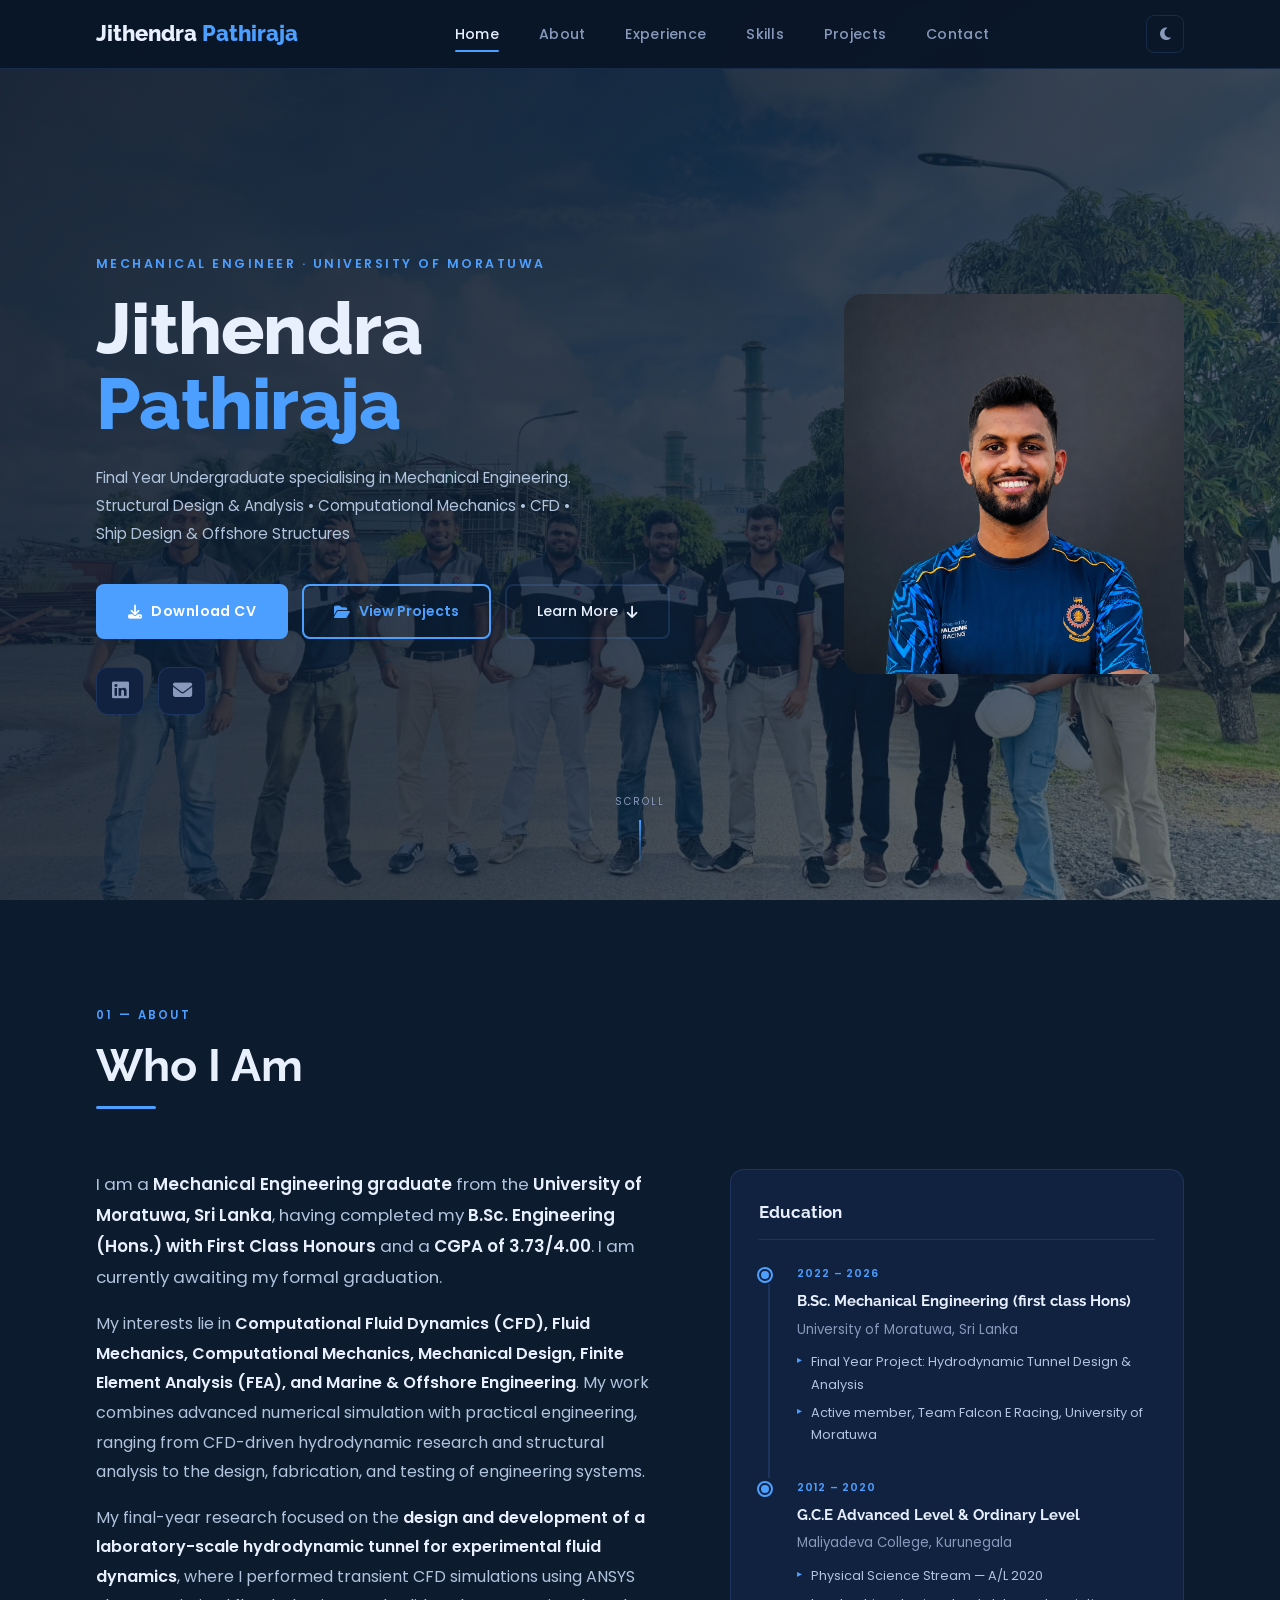
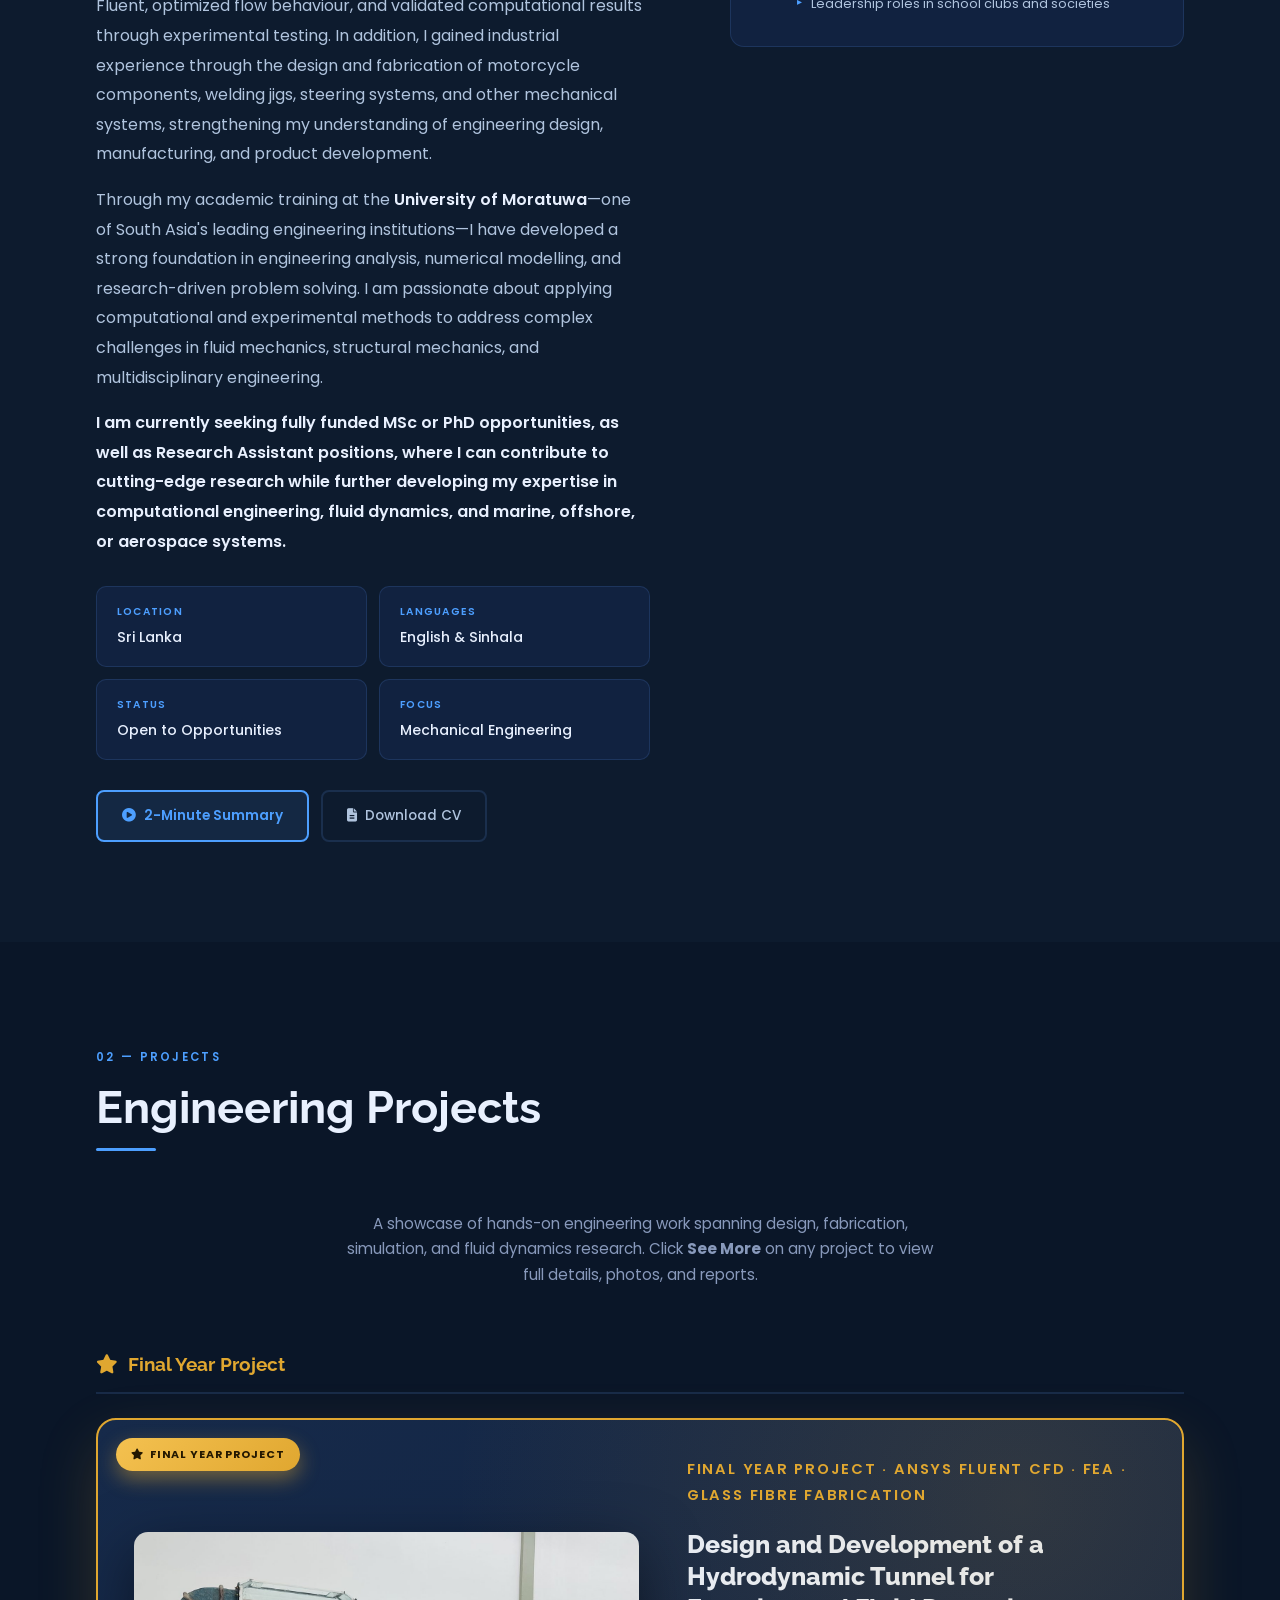
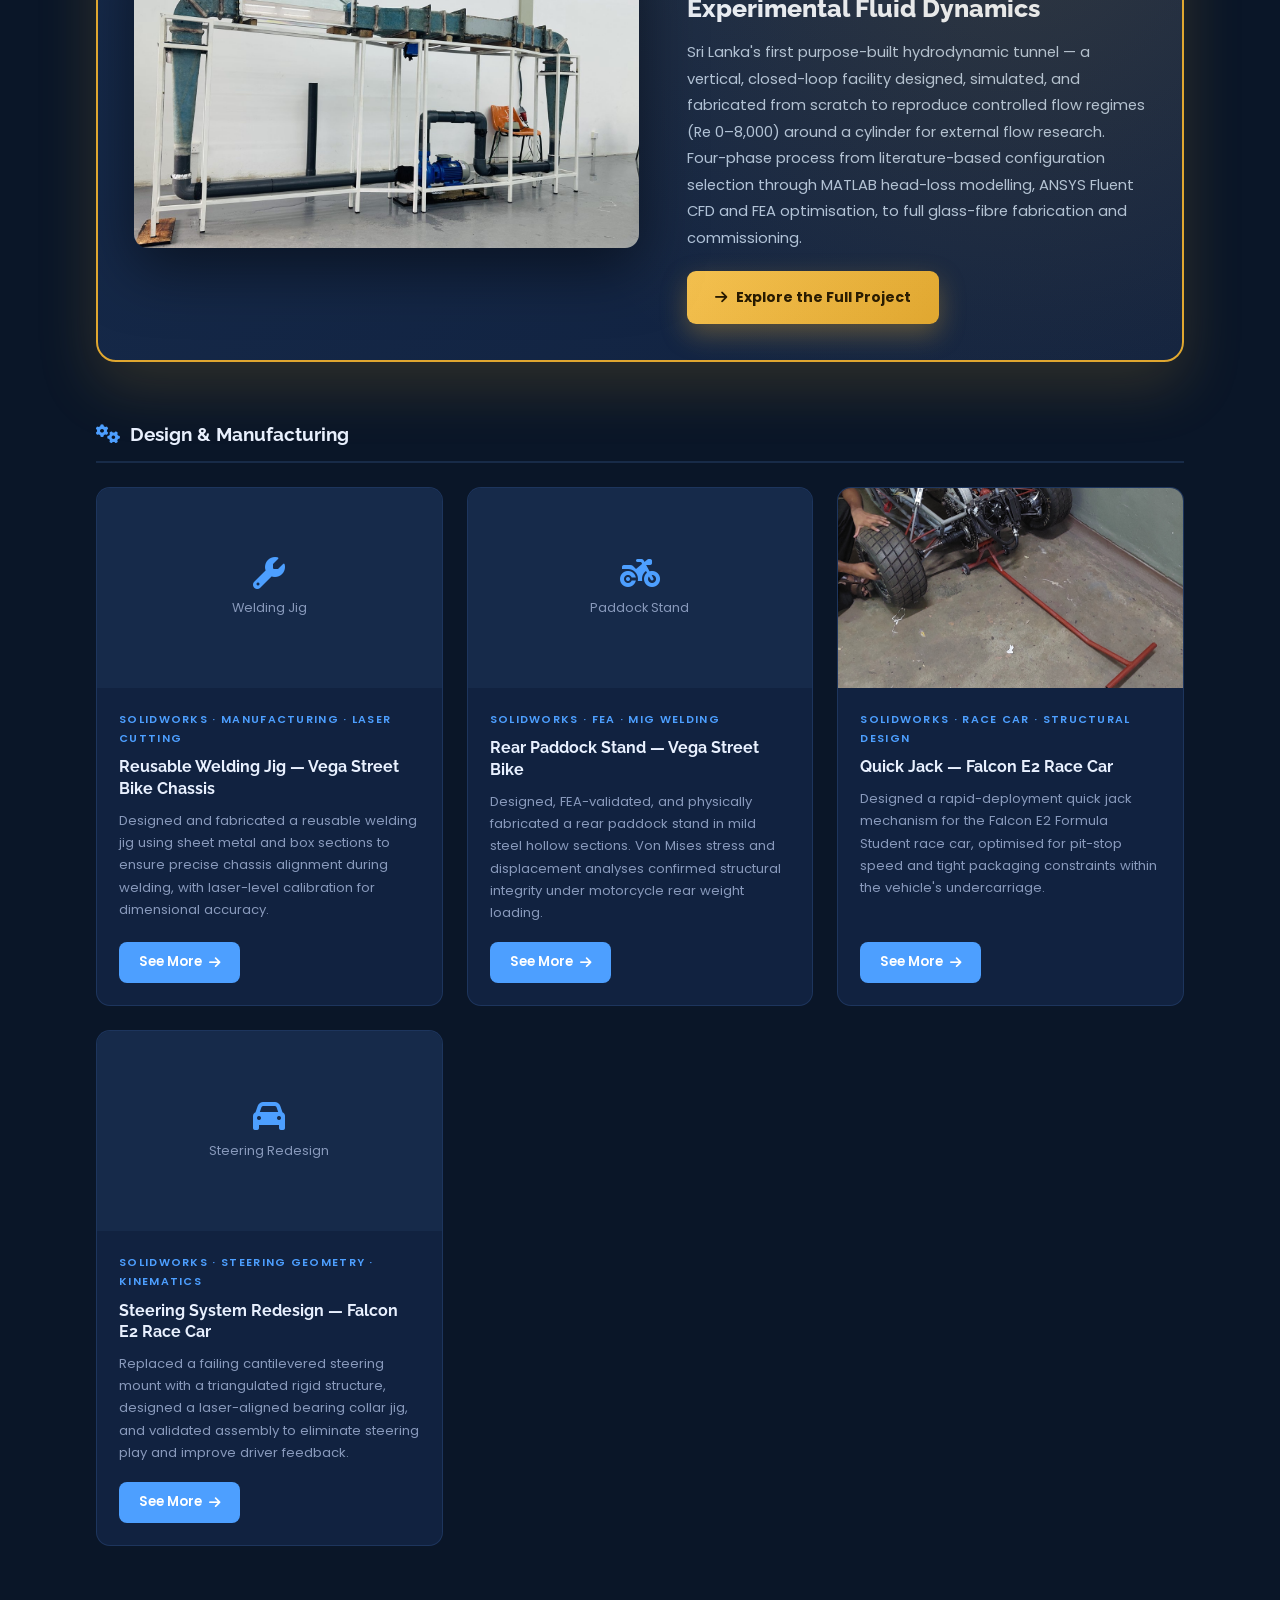
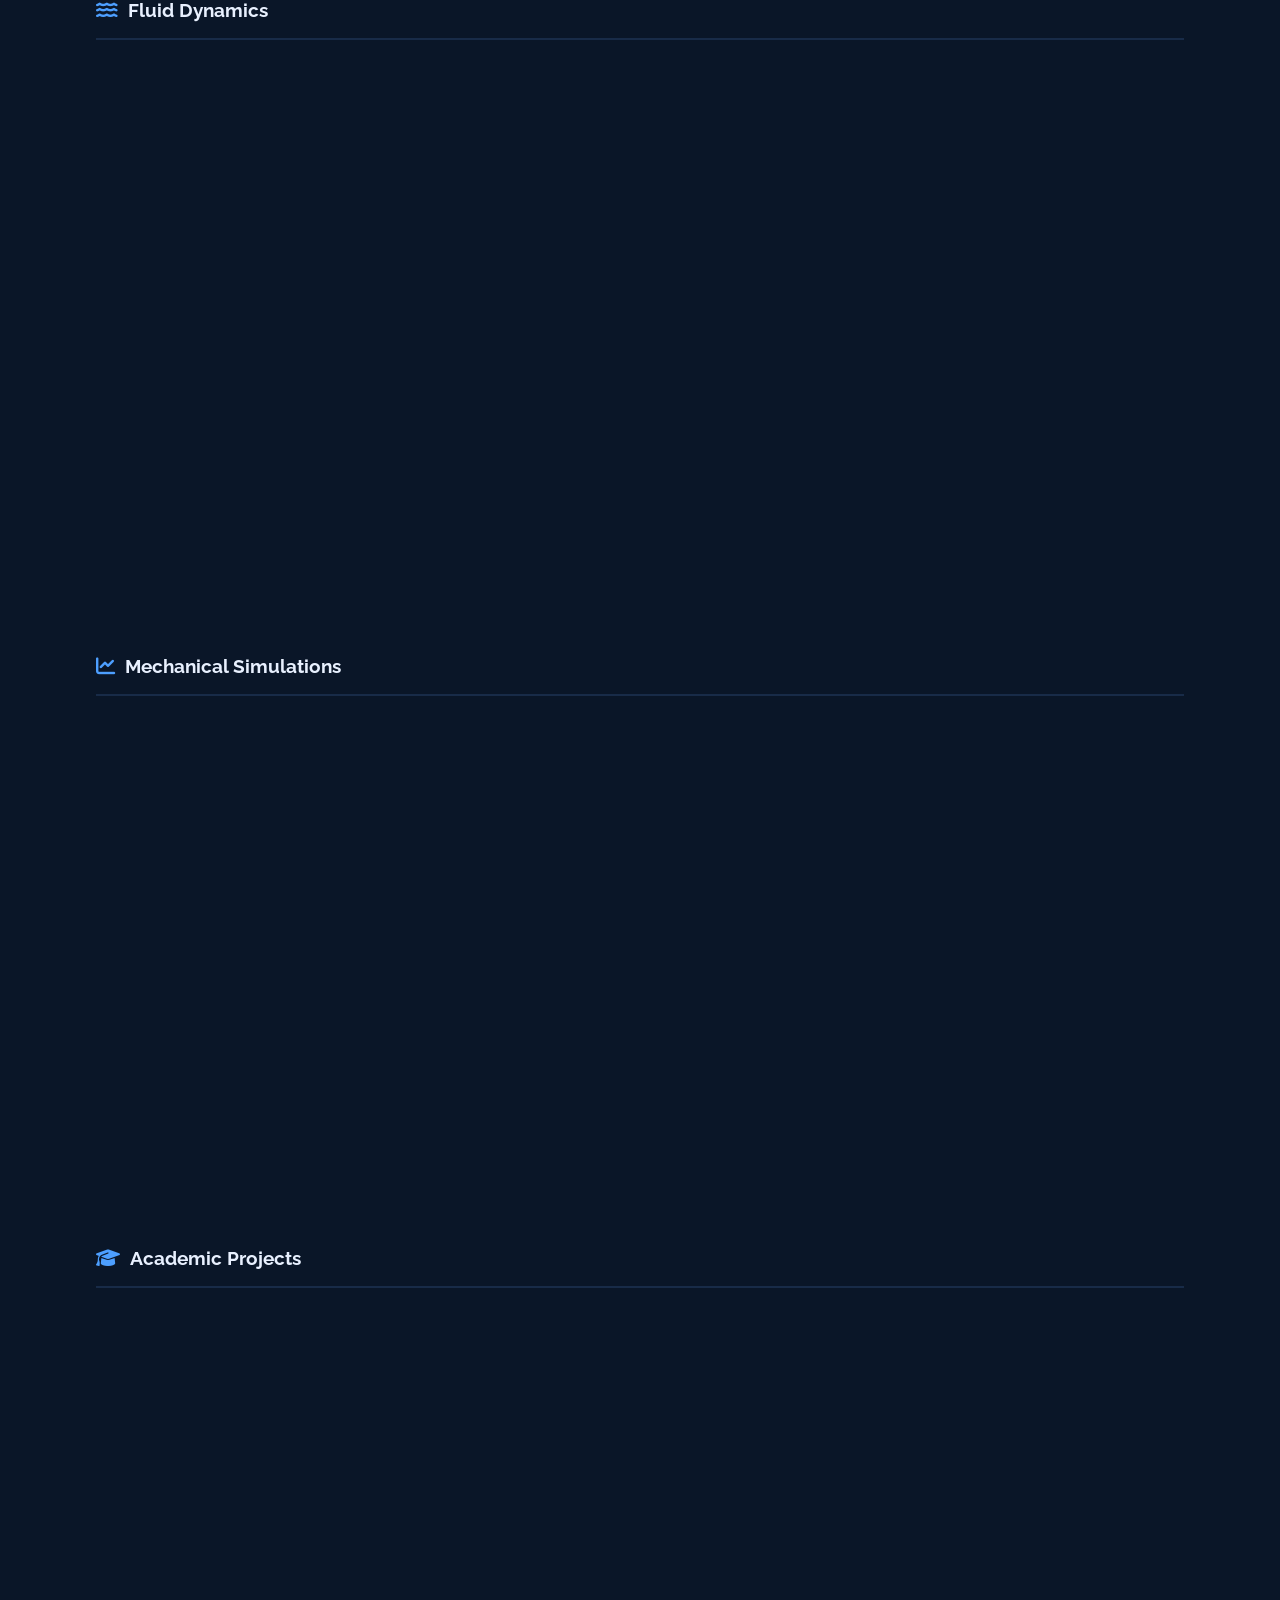
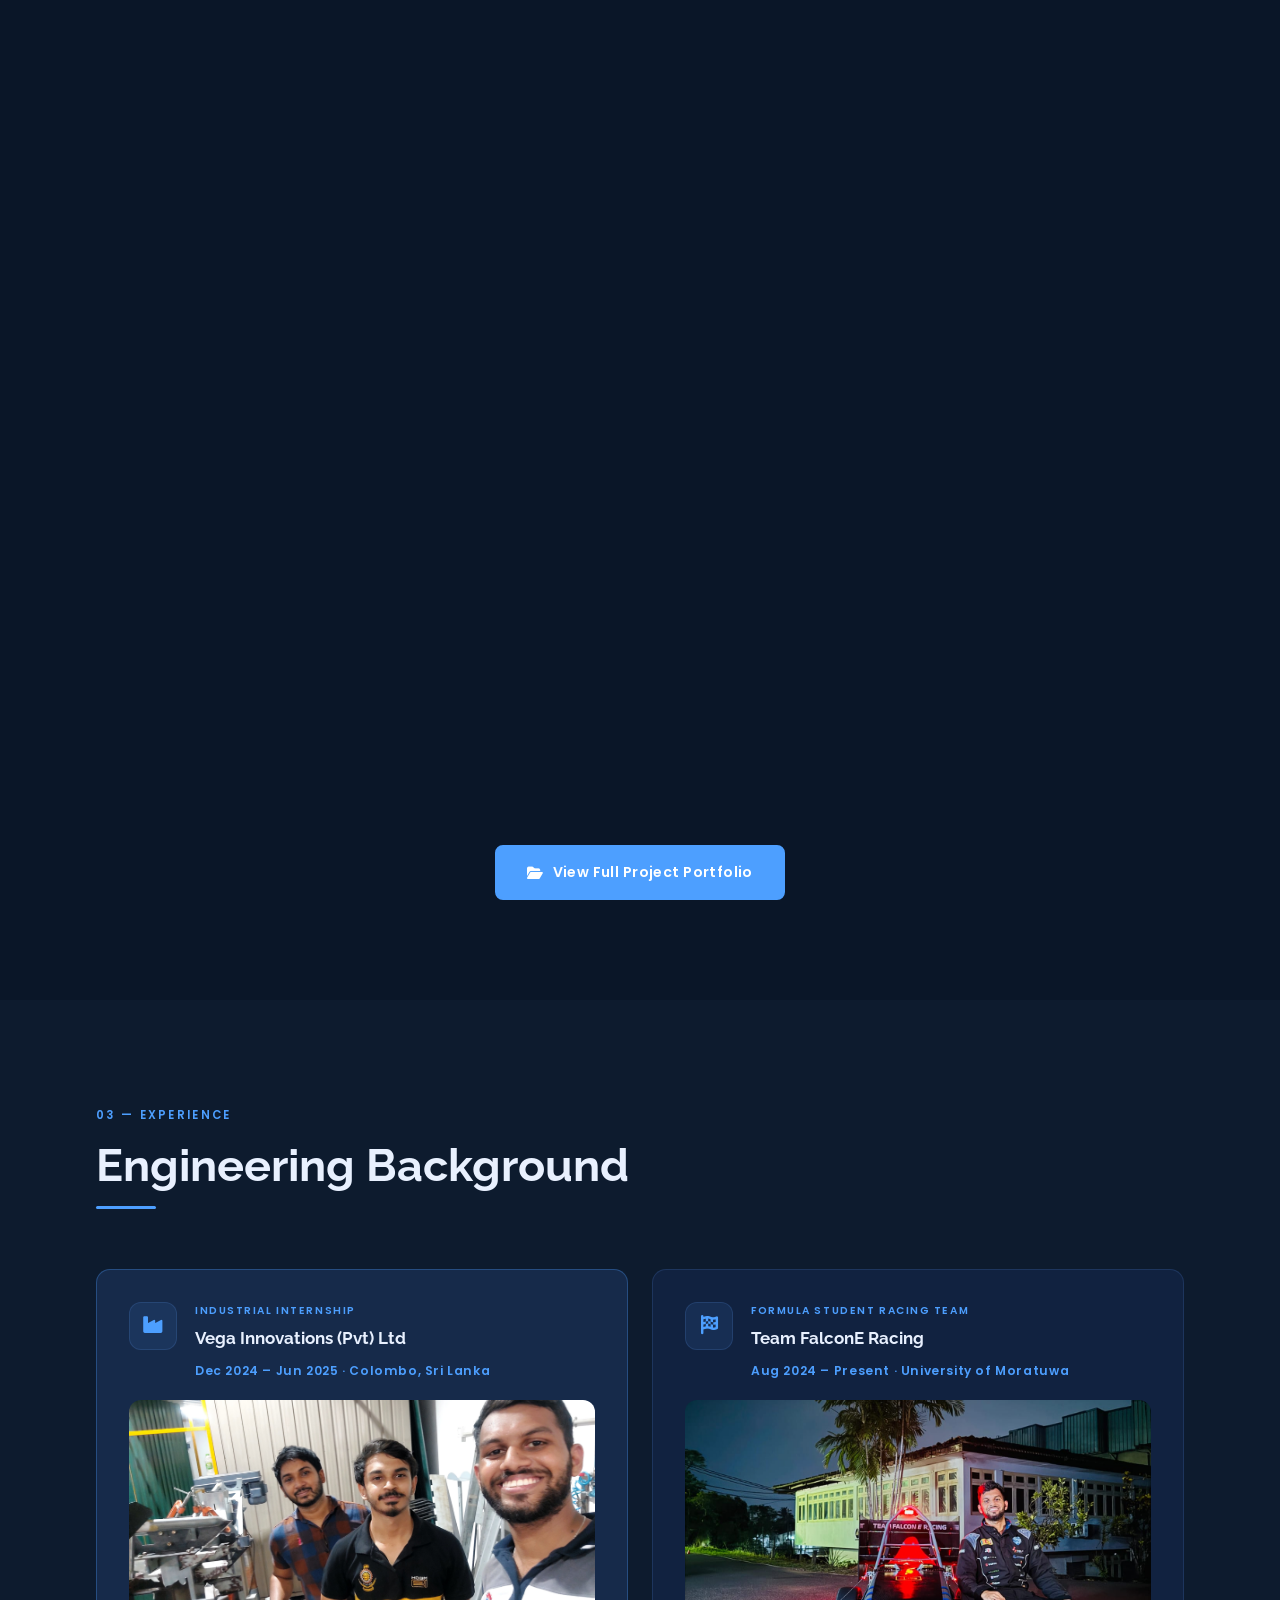
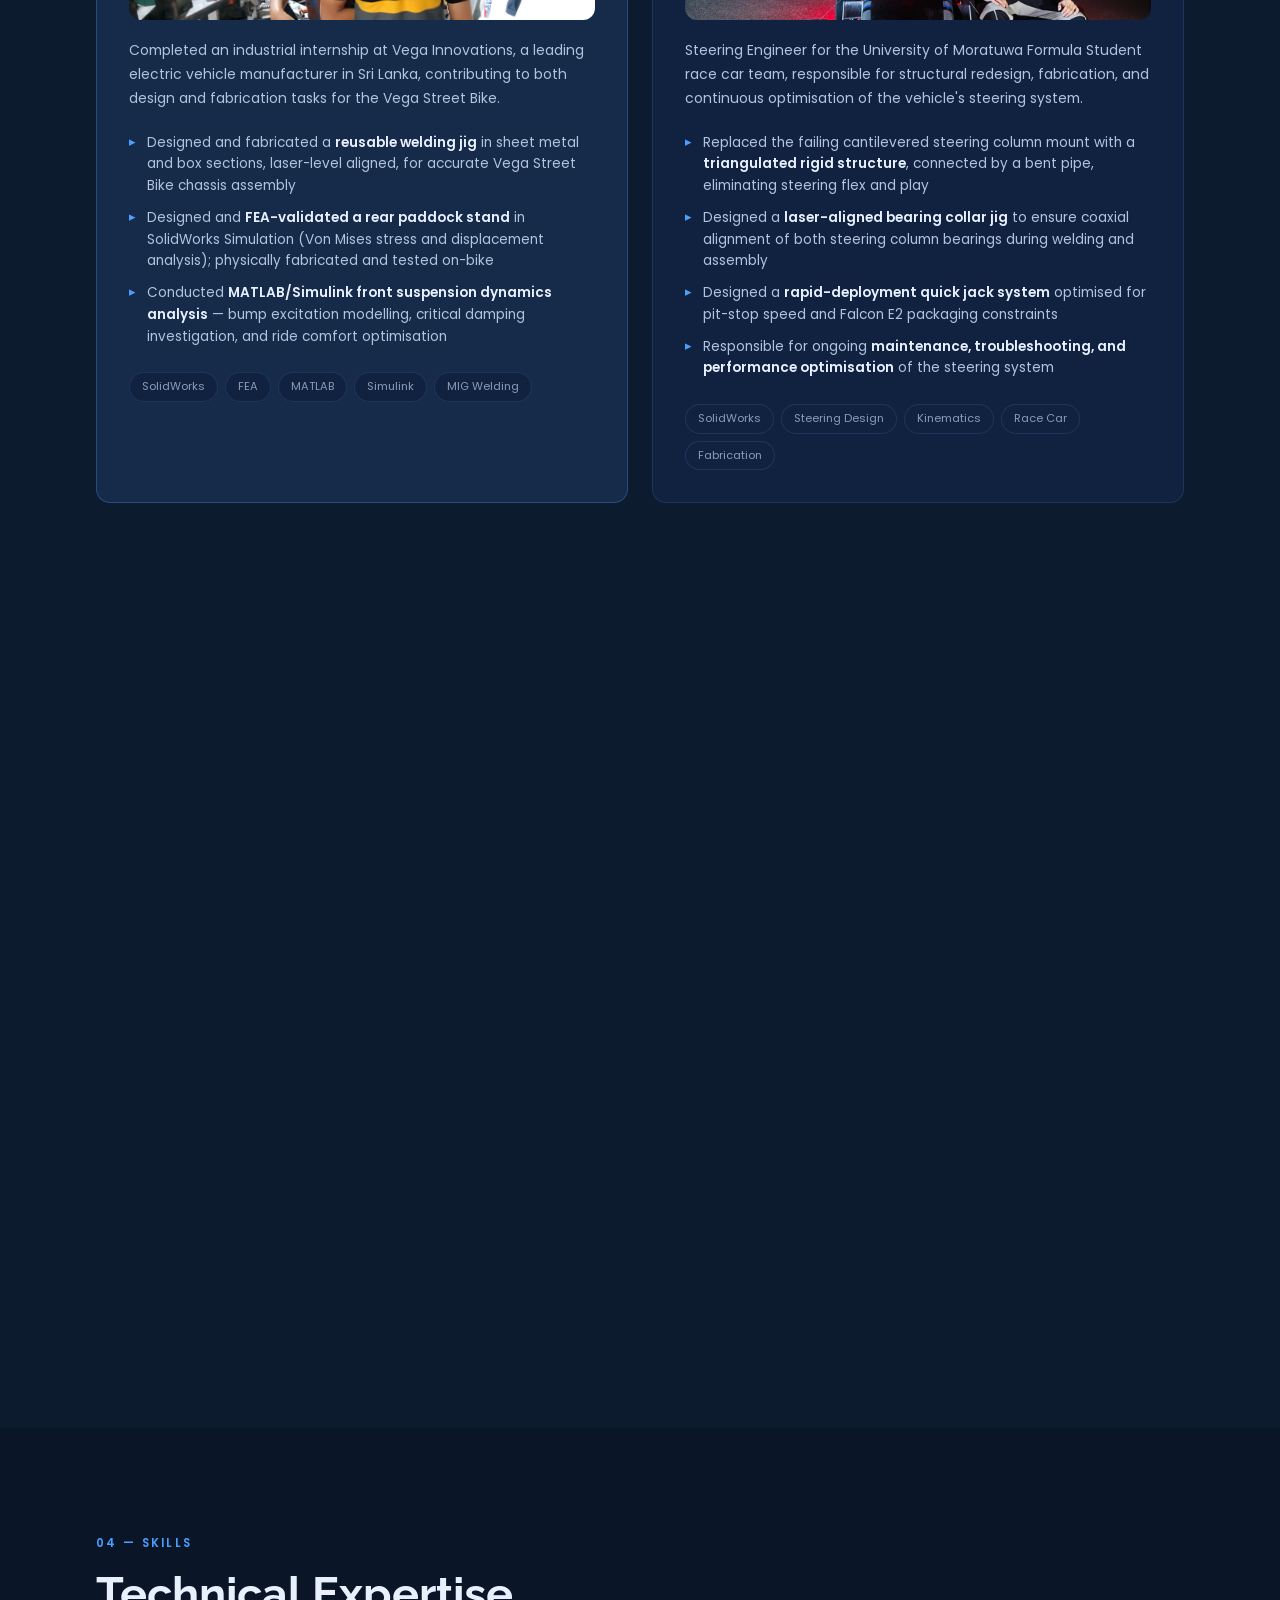
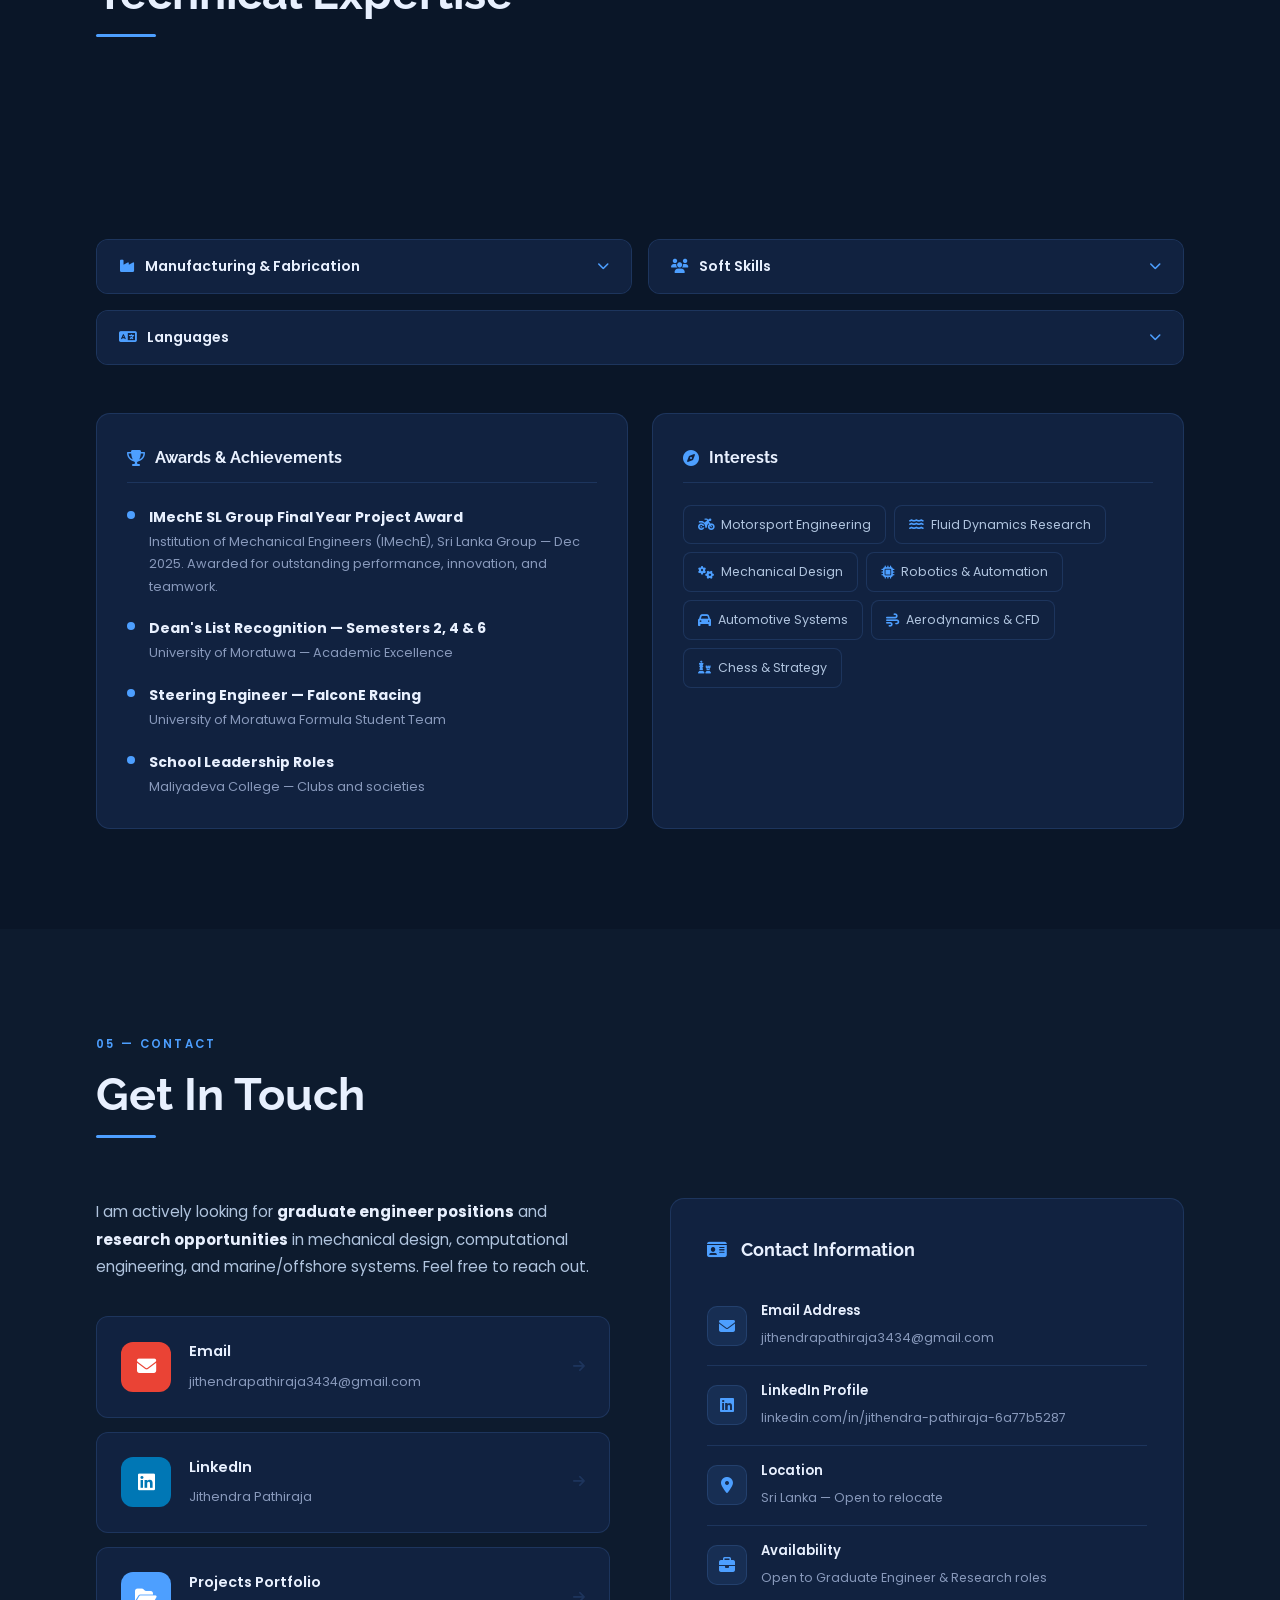
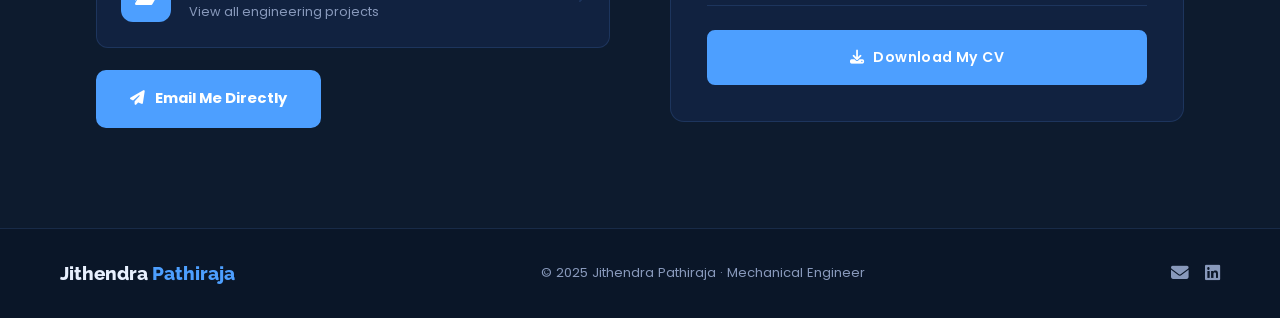
==== commit c7ee1bf7: "Add new photos and update CV" ====
--- a/index.html
+++ b/index.html
@@ -148,8 +148,8 @@
           <div class="timeline-item">
             <div class="tl-dot"></div>
             <div class="tl-content">
-              <span class="tl-year">2021 – Present</span>
-              <h4>B.Sc. (Hons) Mechanical Engineering</h4>
+              <span class="tl-year">2022 – 2026</span>
+              <h4>B.Sc. Mechanical Engineering (first class Hons)</h4>
               <p>University of Moratuwa, Sri Lanka</p>
               <ul class="tl-highlights">
                 <li>Final Year Project: Hydrodynamic Tunnel Design &amp; Analysis</li>
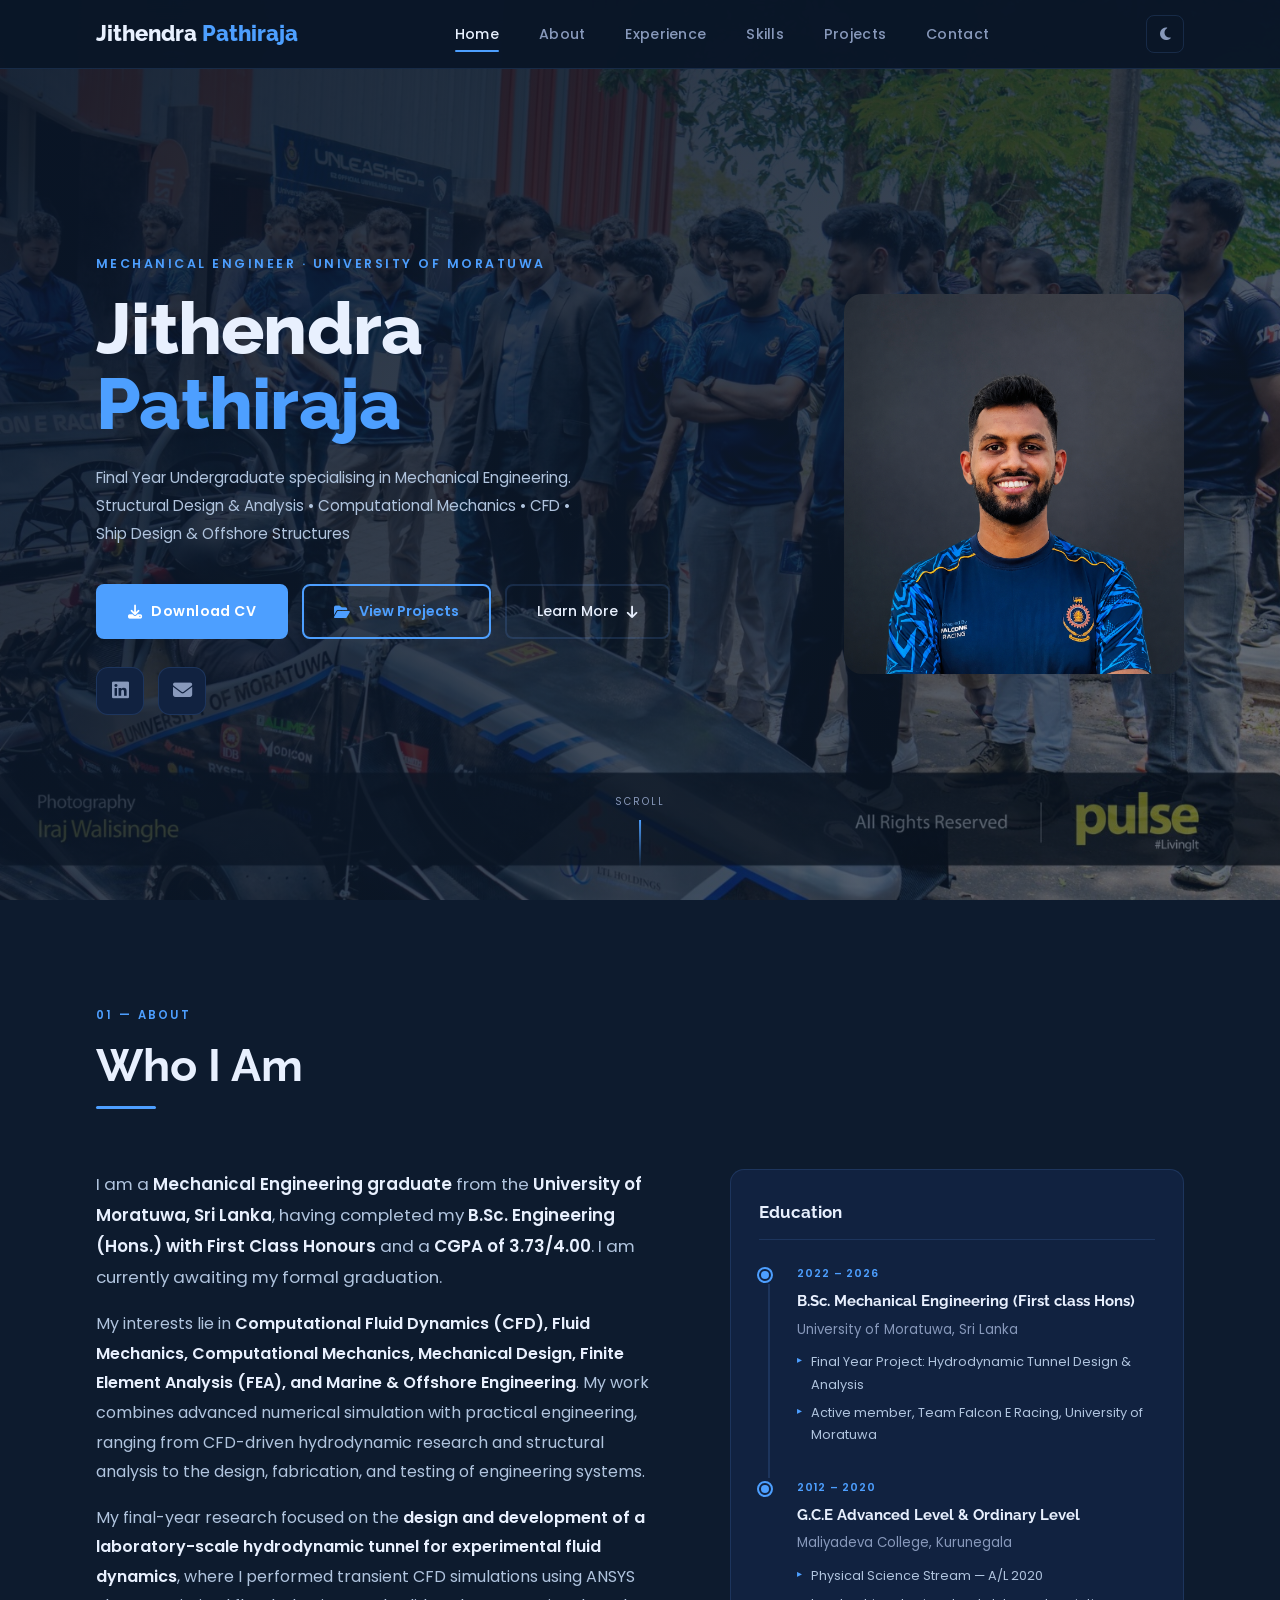
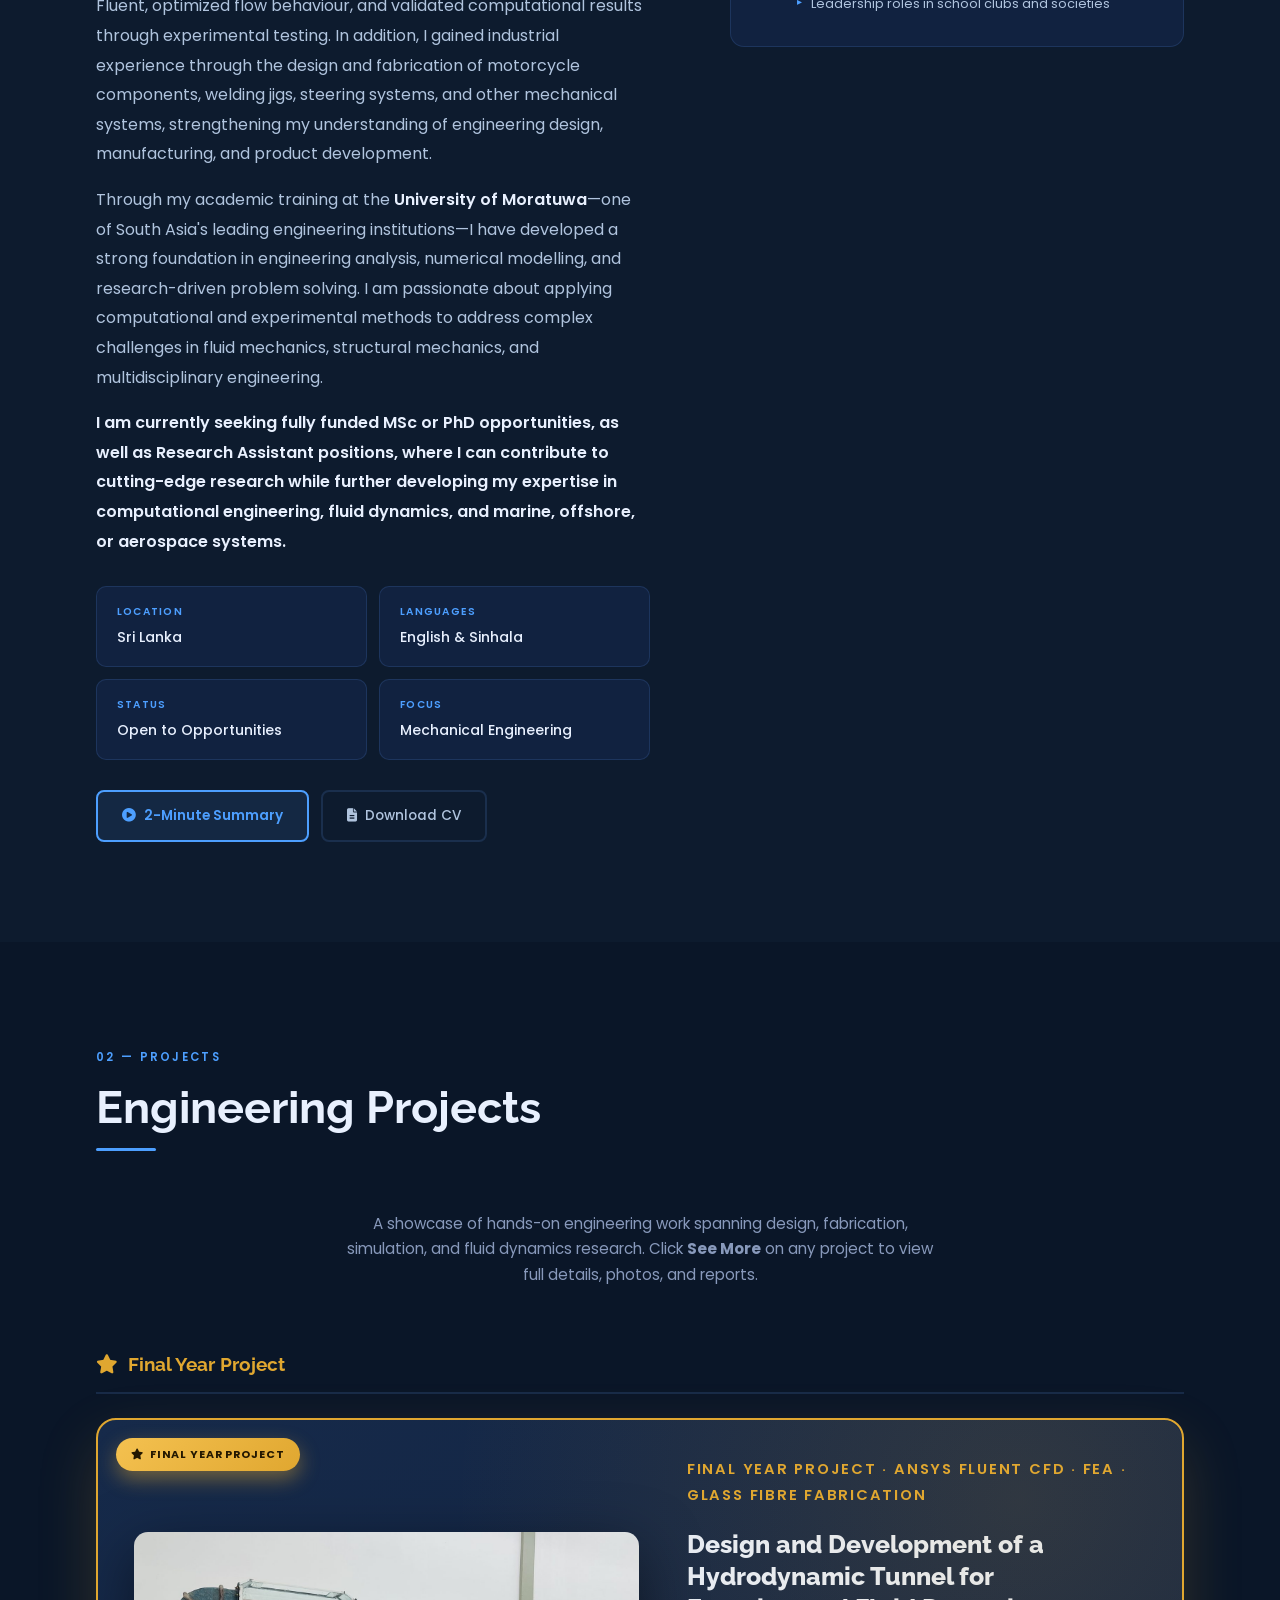
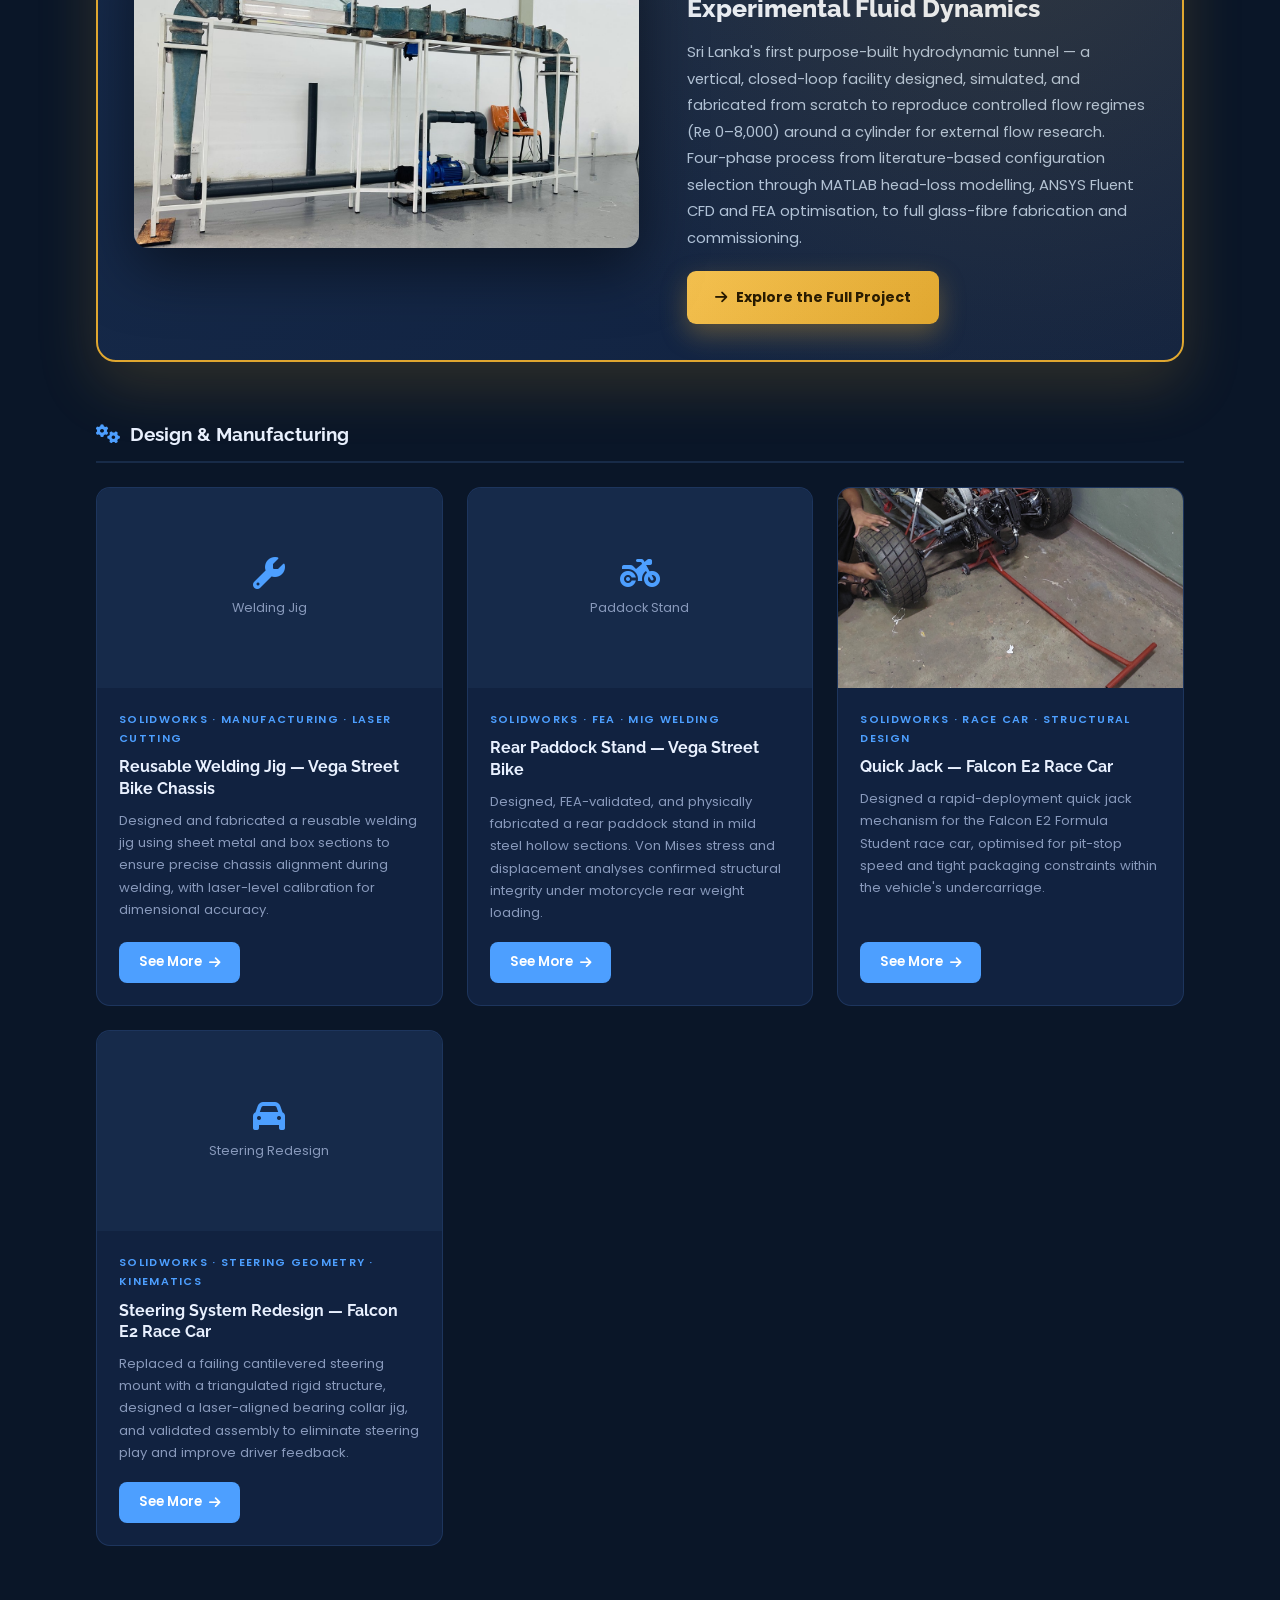
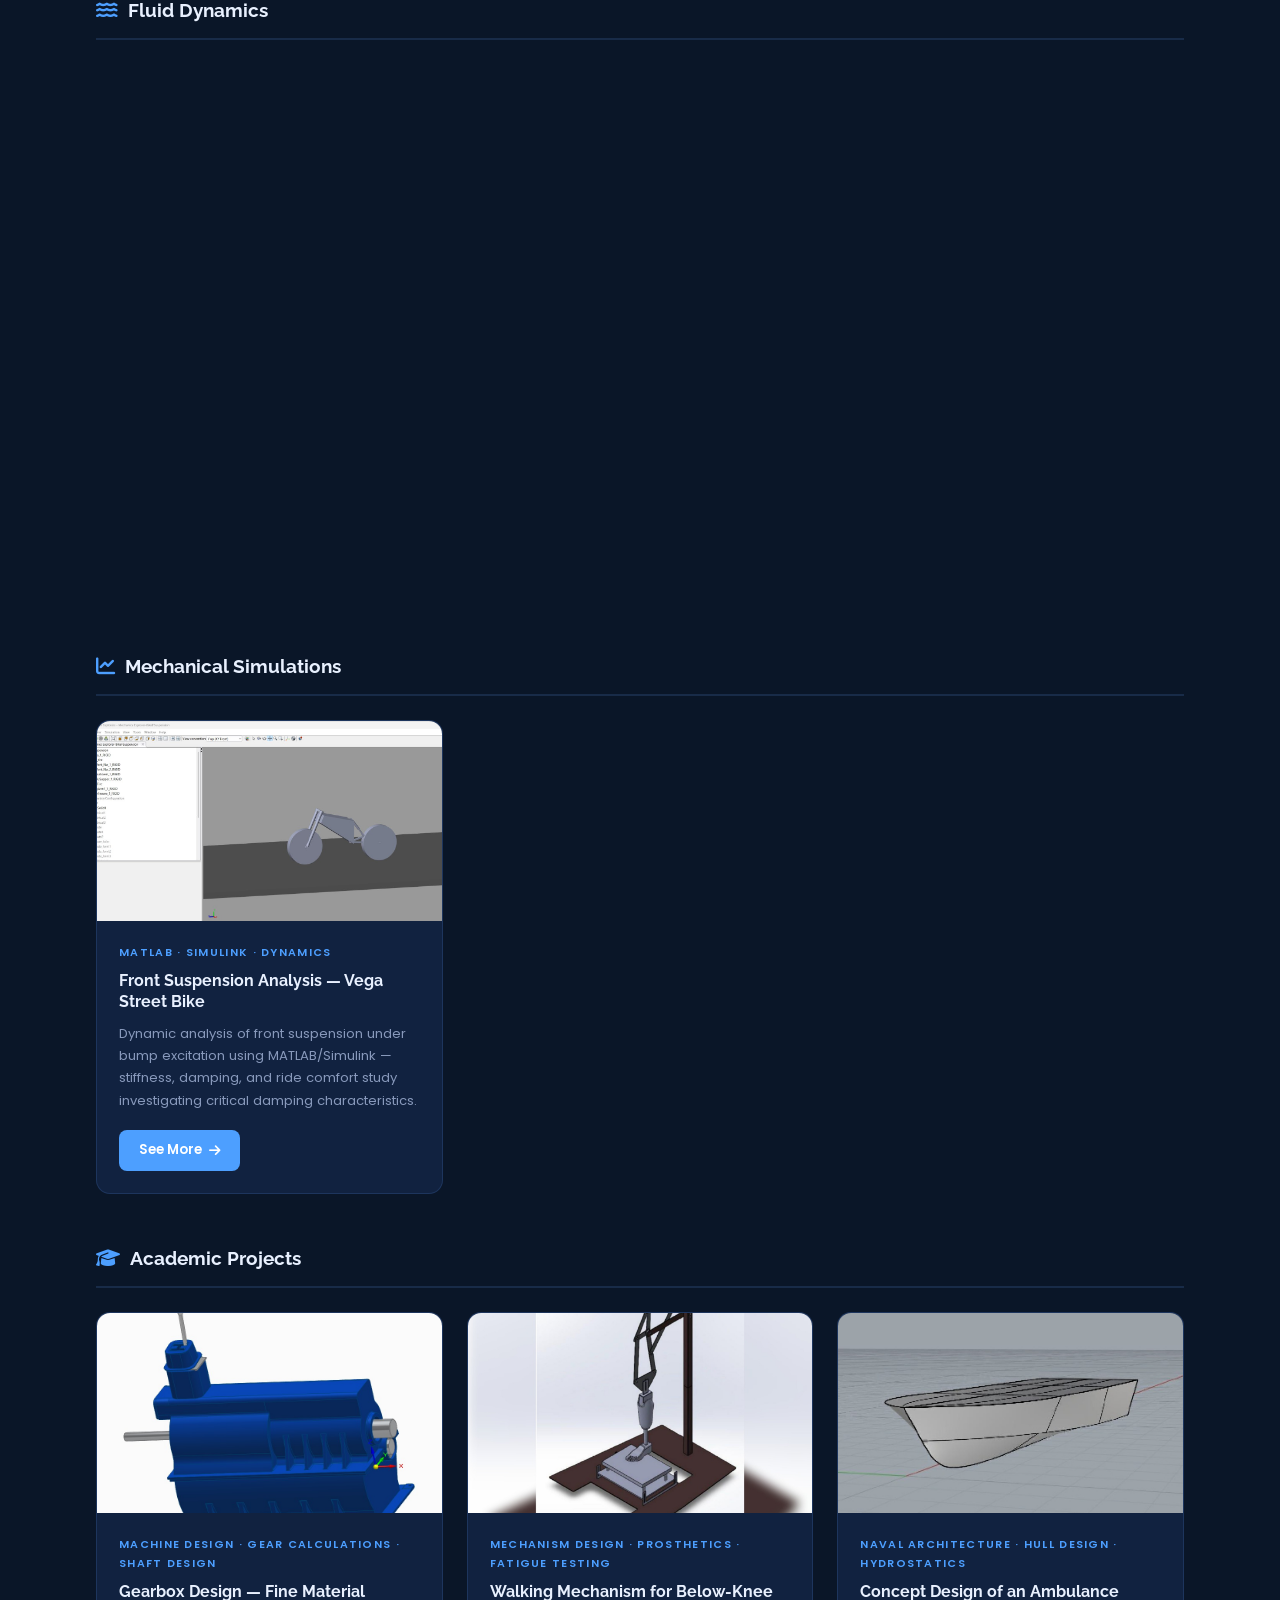
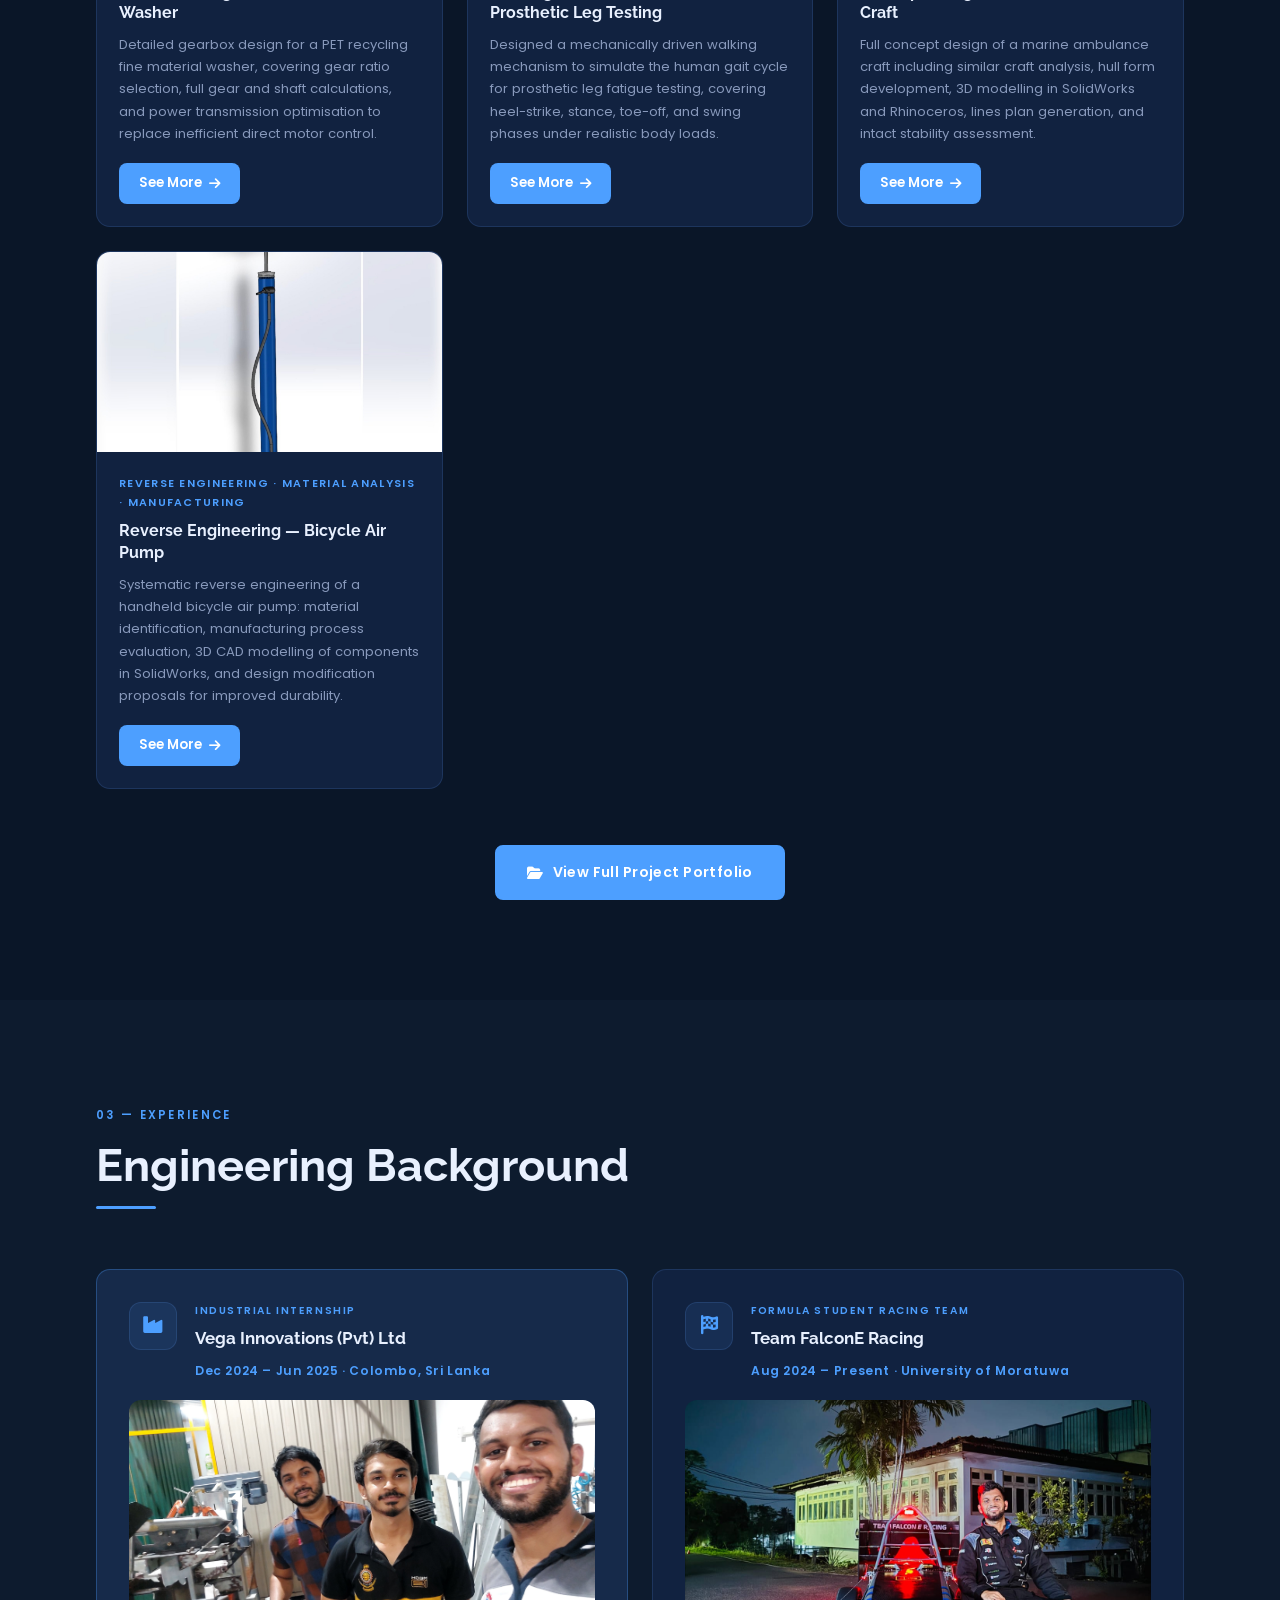
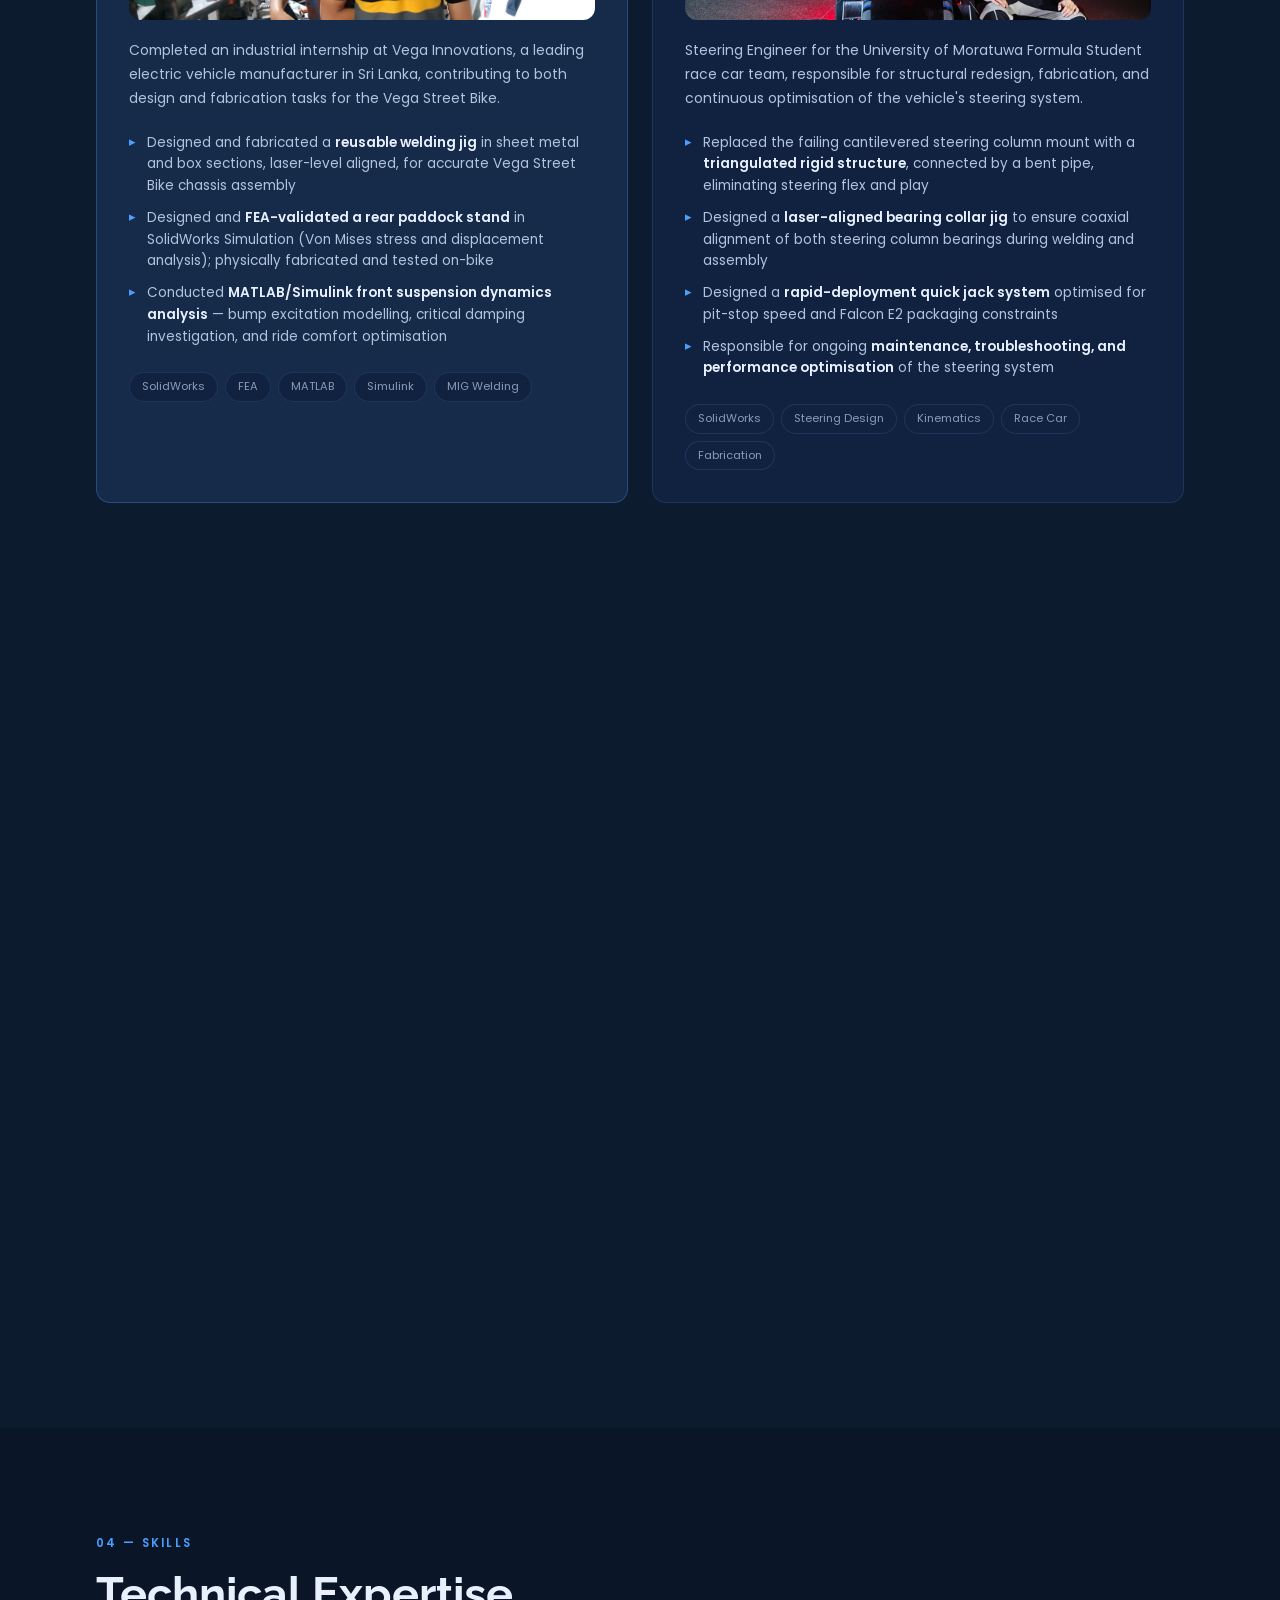
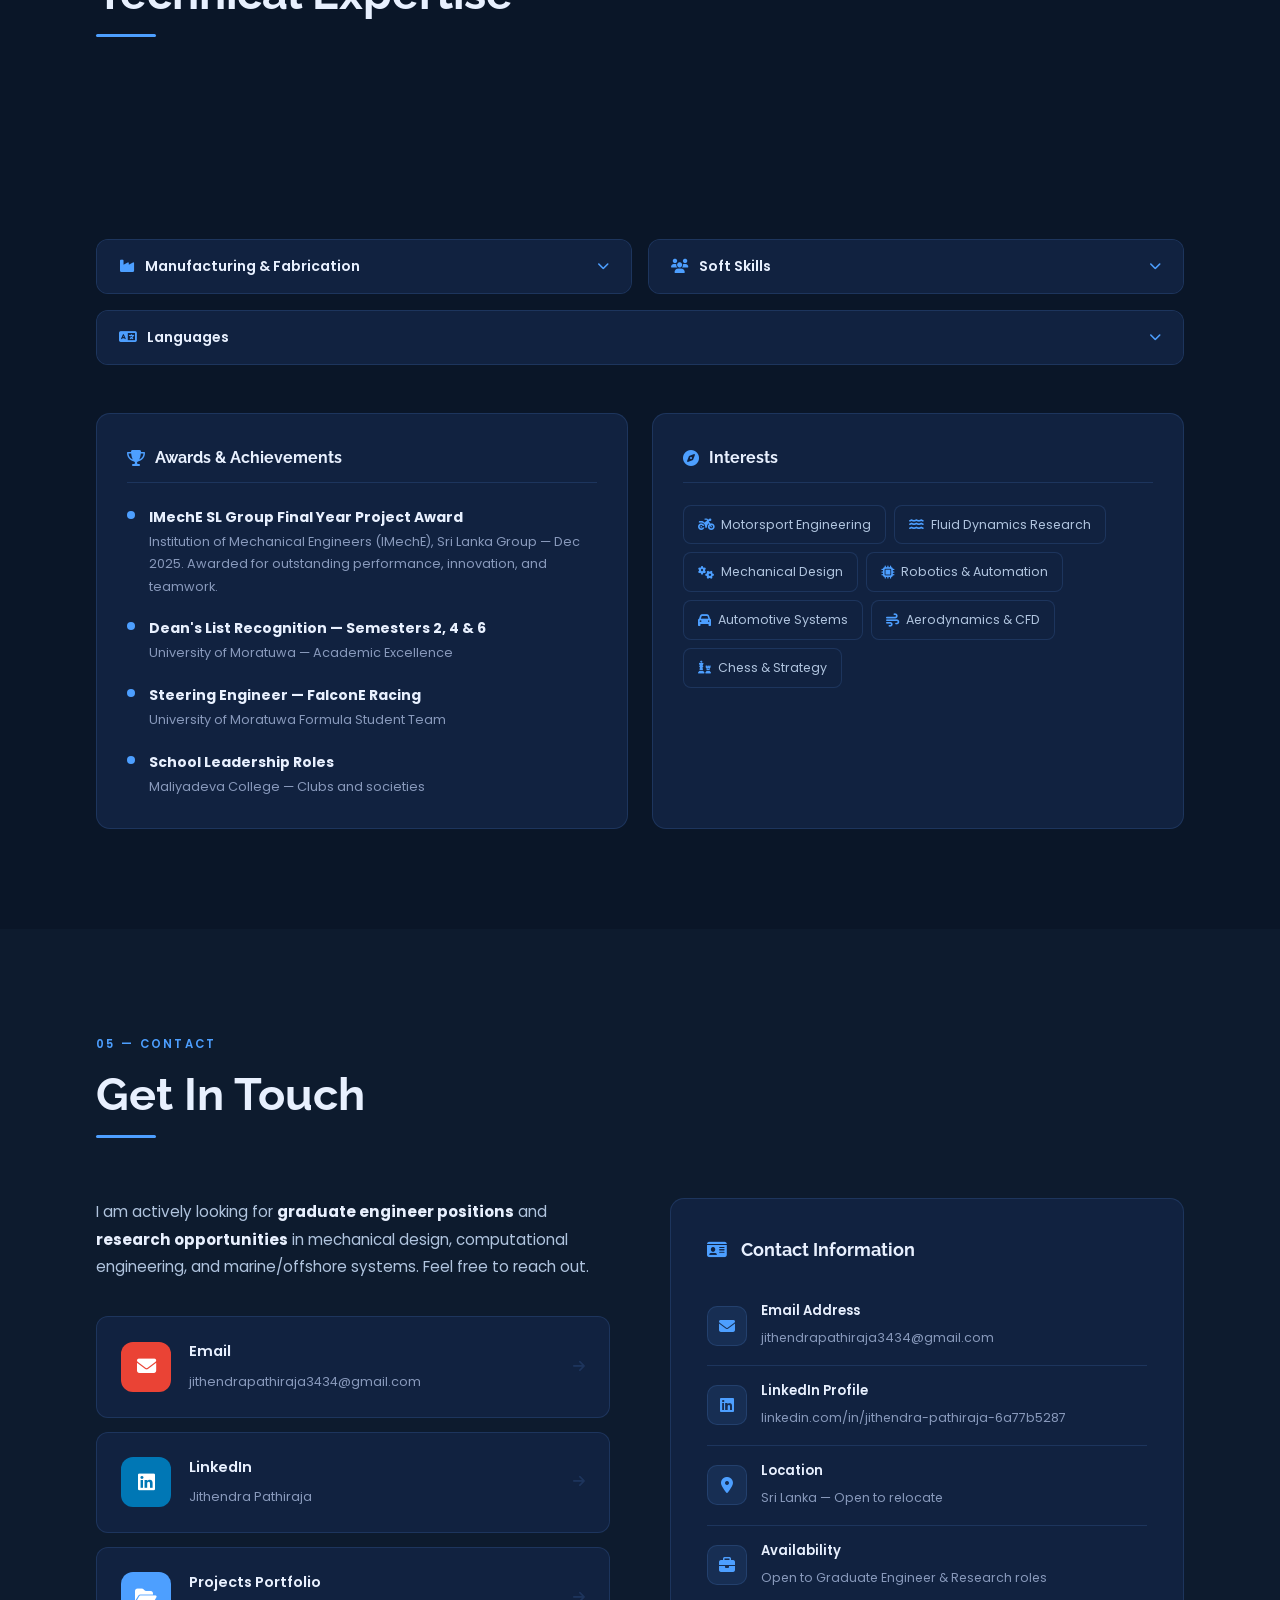
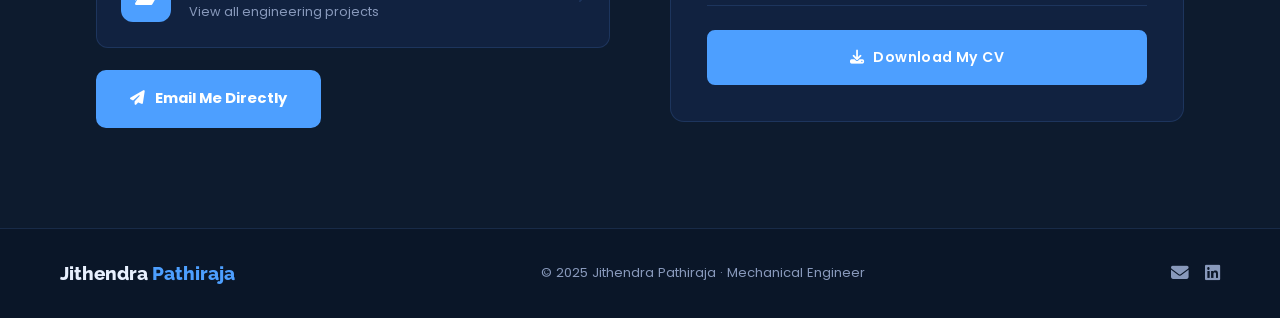
==== commit 0aa33101: "Add new photos and update CV" ====
--- a/index.html
+++ b/index.html
@@ -149,7 +149,7 @@
             <div class="tl-dot"></div>
             <div class="tl-content">
               <span class="tl-year">2022 – 2026</span>
-              <h4>B.Sc. Mechanical Engineering (first class Hons)</h4>
+              <h4>B.Sc. Mechanical Engineering (First class Hons)</h4>
               <p>University of Moratuwa, Sri Lanka</p>
               <ul class="tl-highlights">
                 <li>Final Year Project: Hydrodynamic Tunnel Design &amp; Analysis</li>
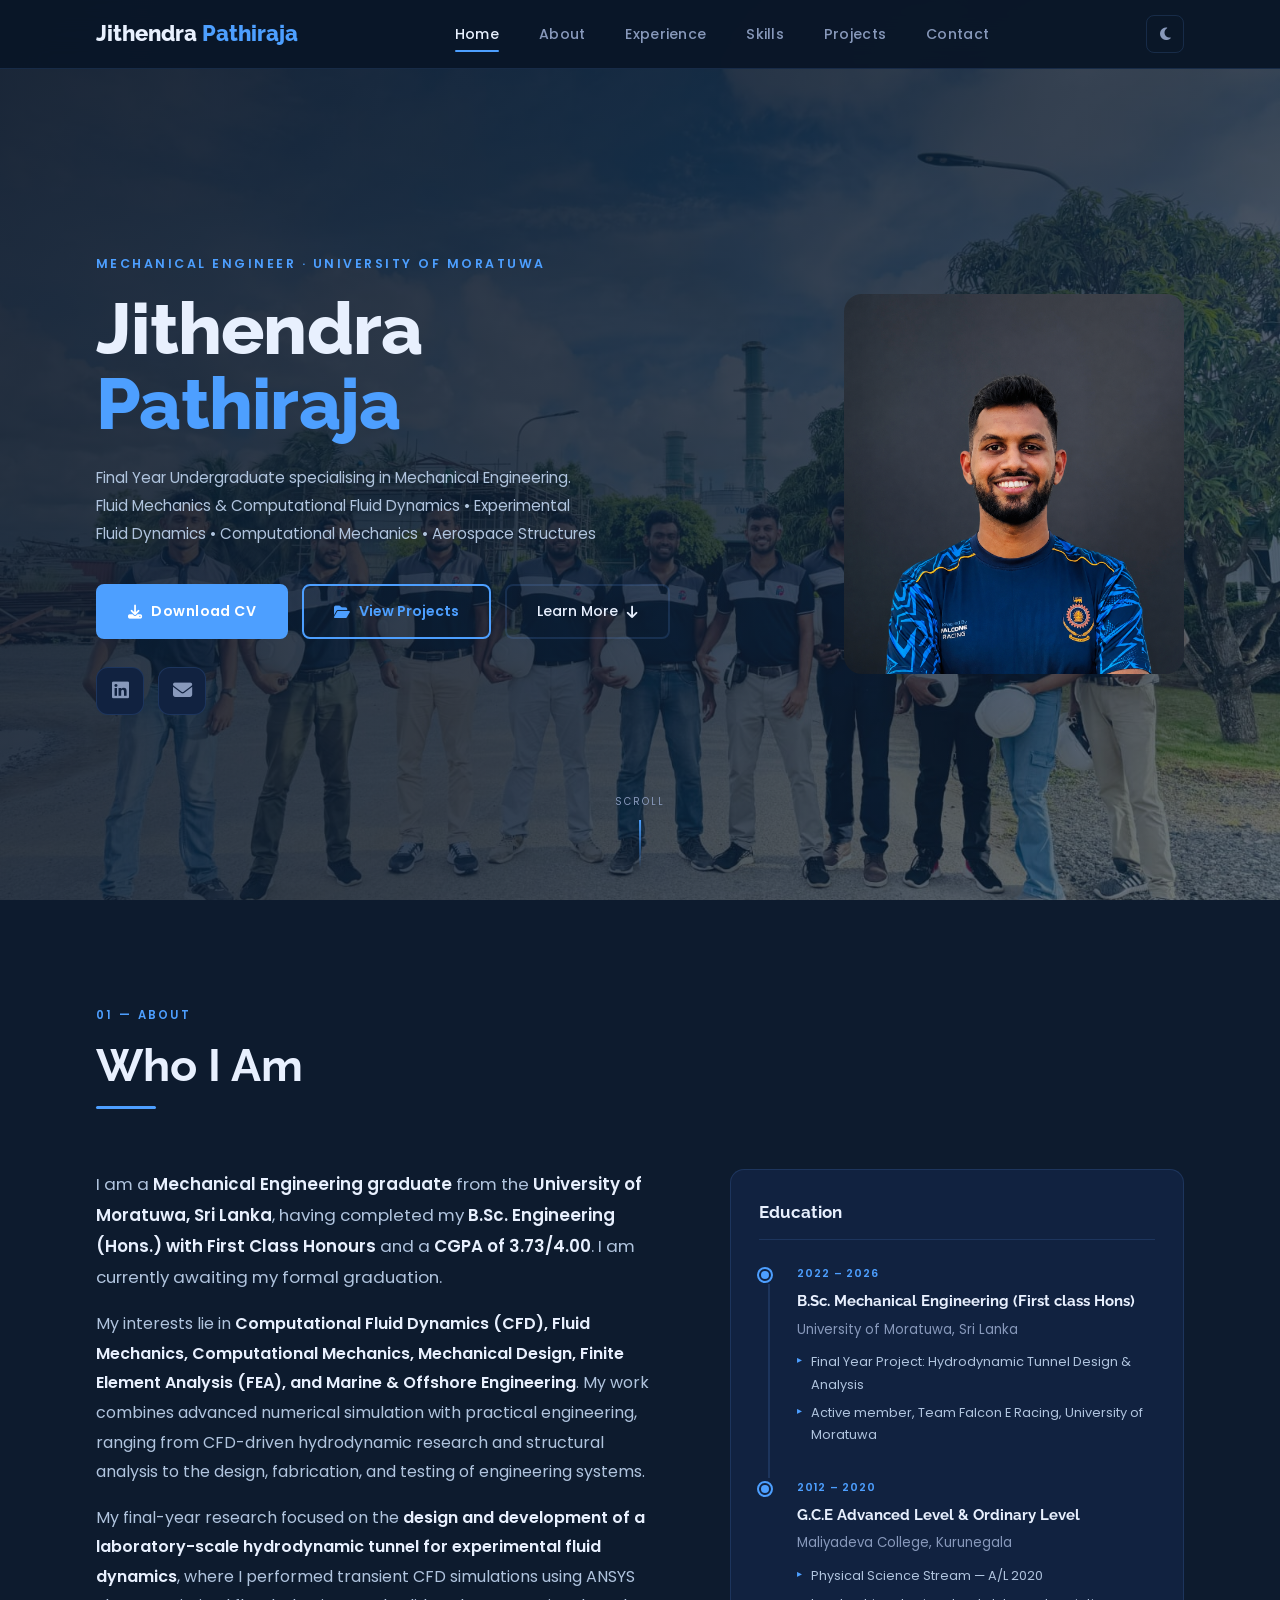
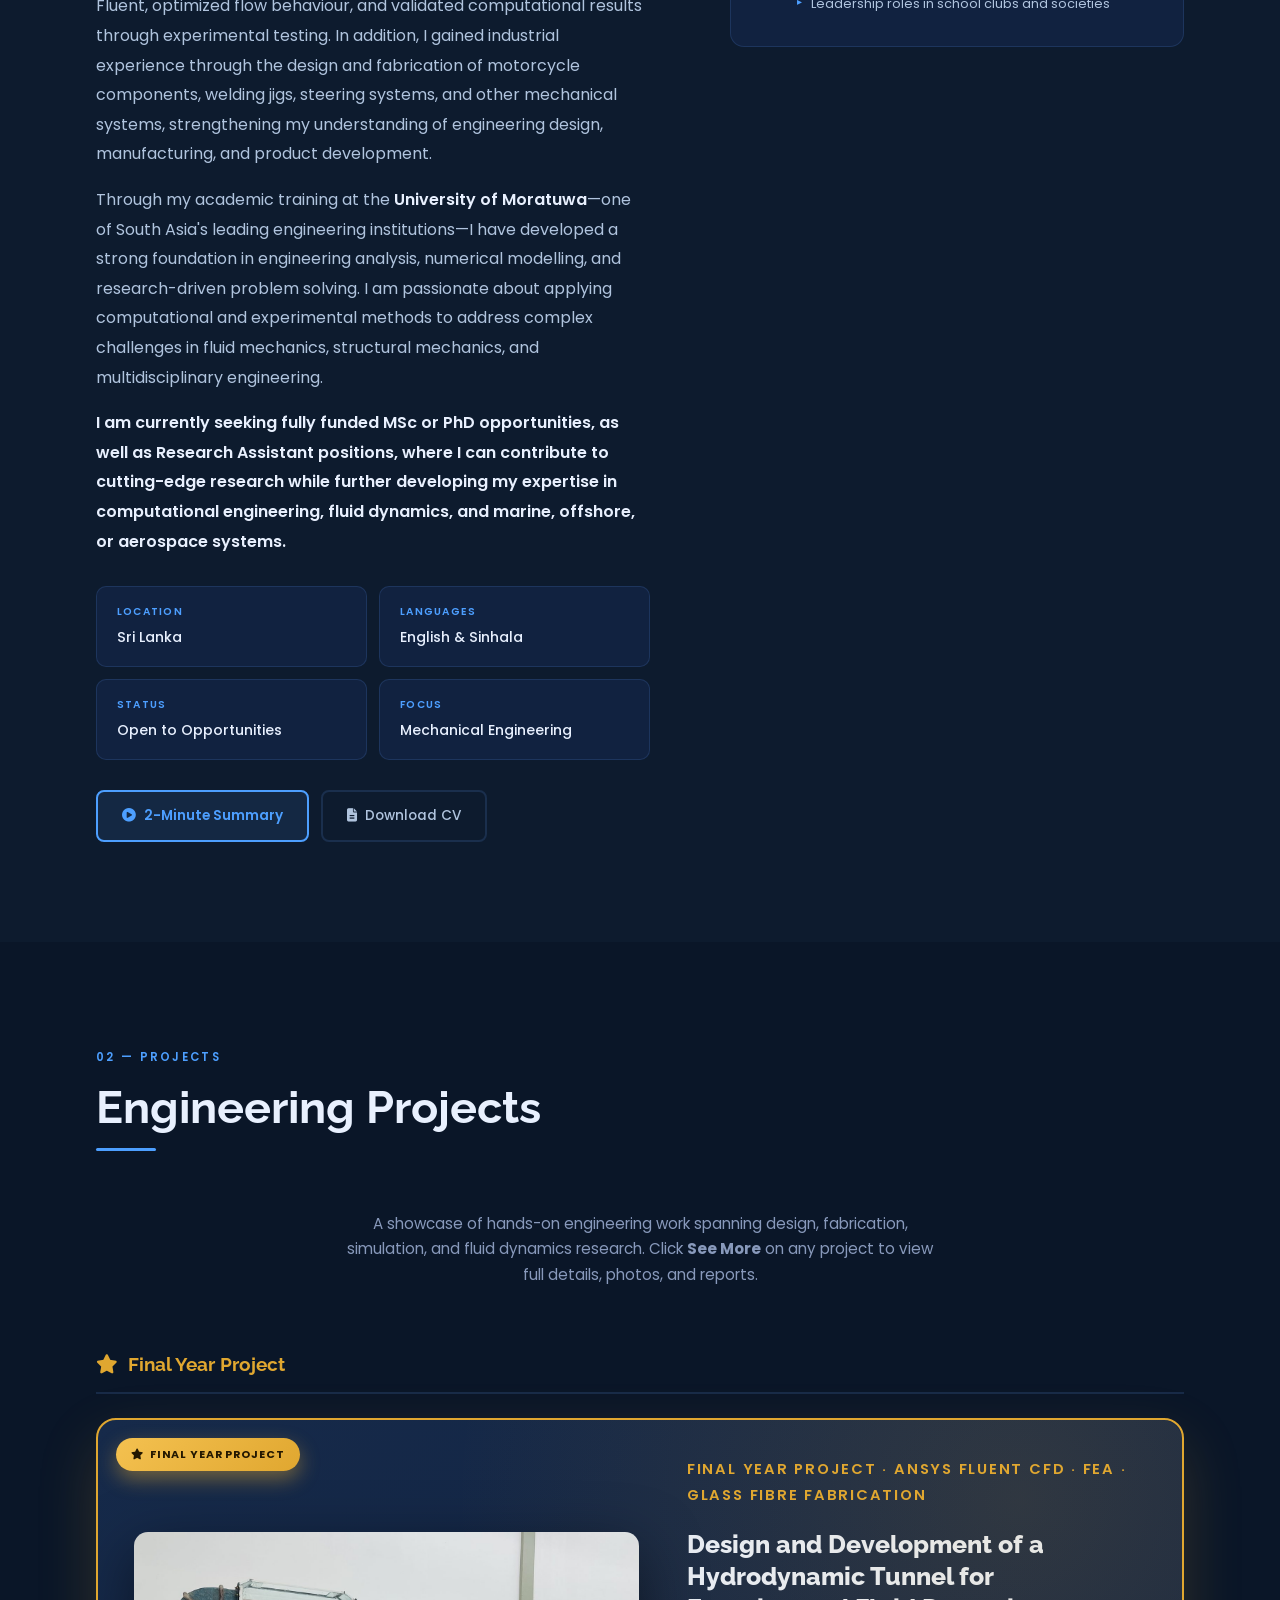
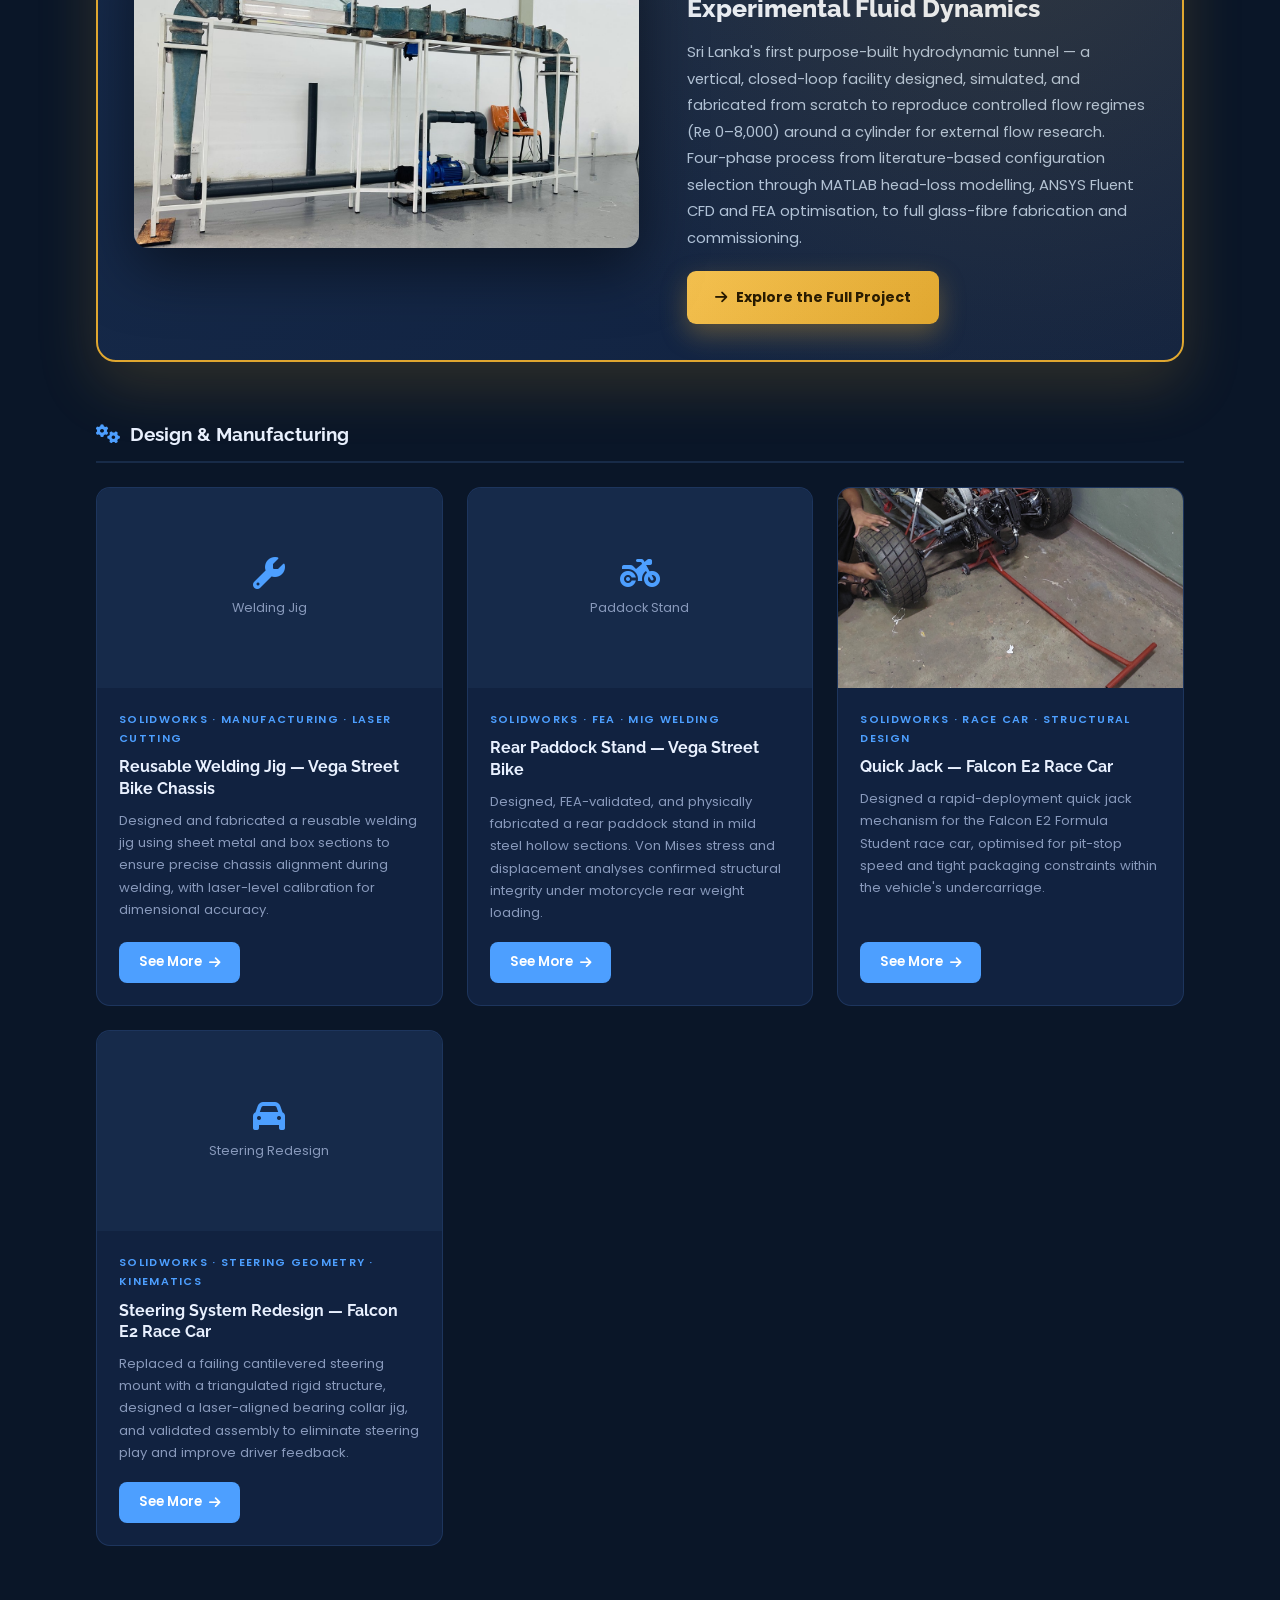
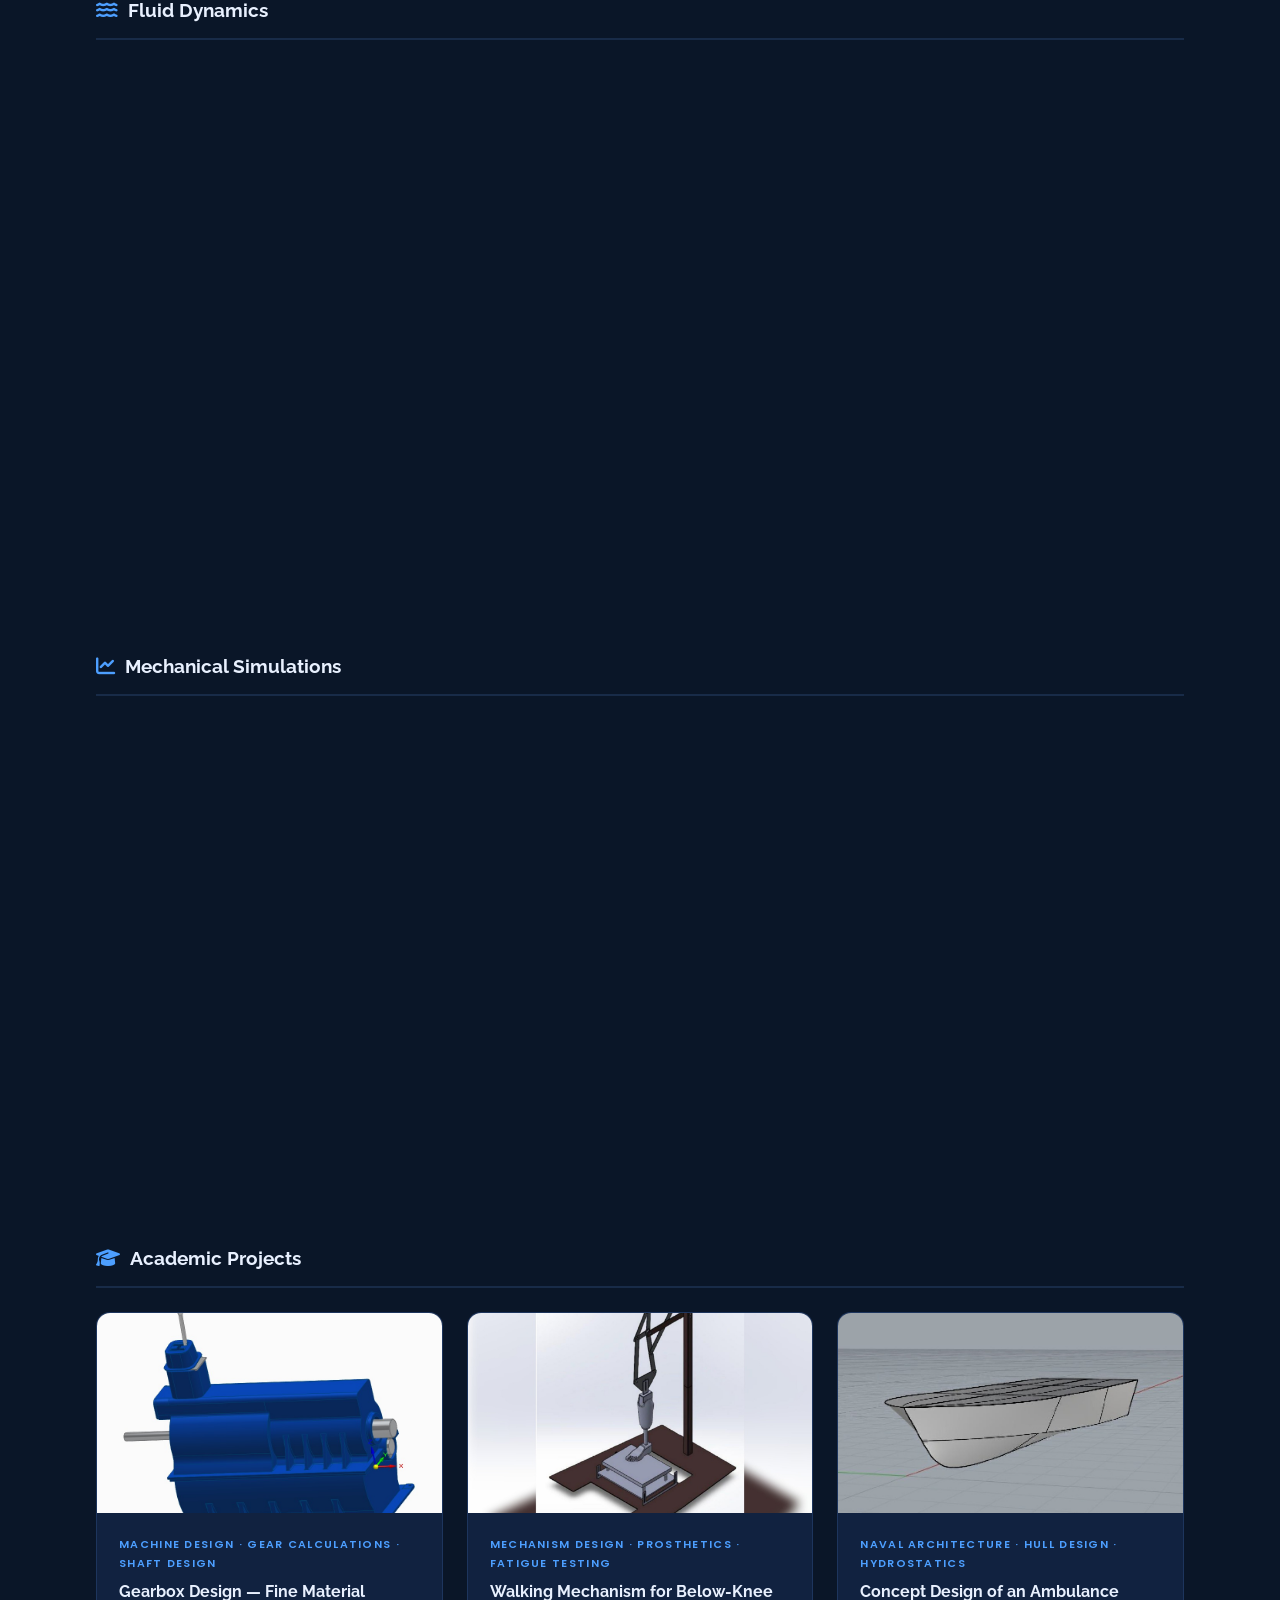
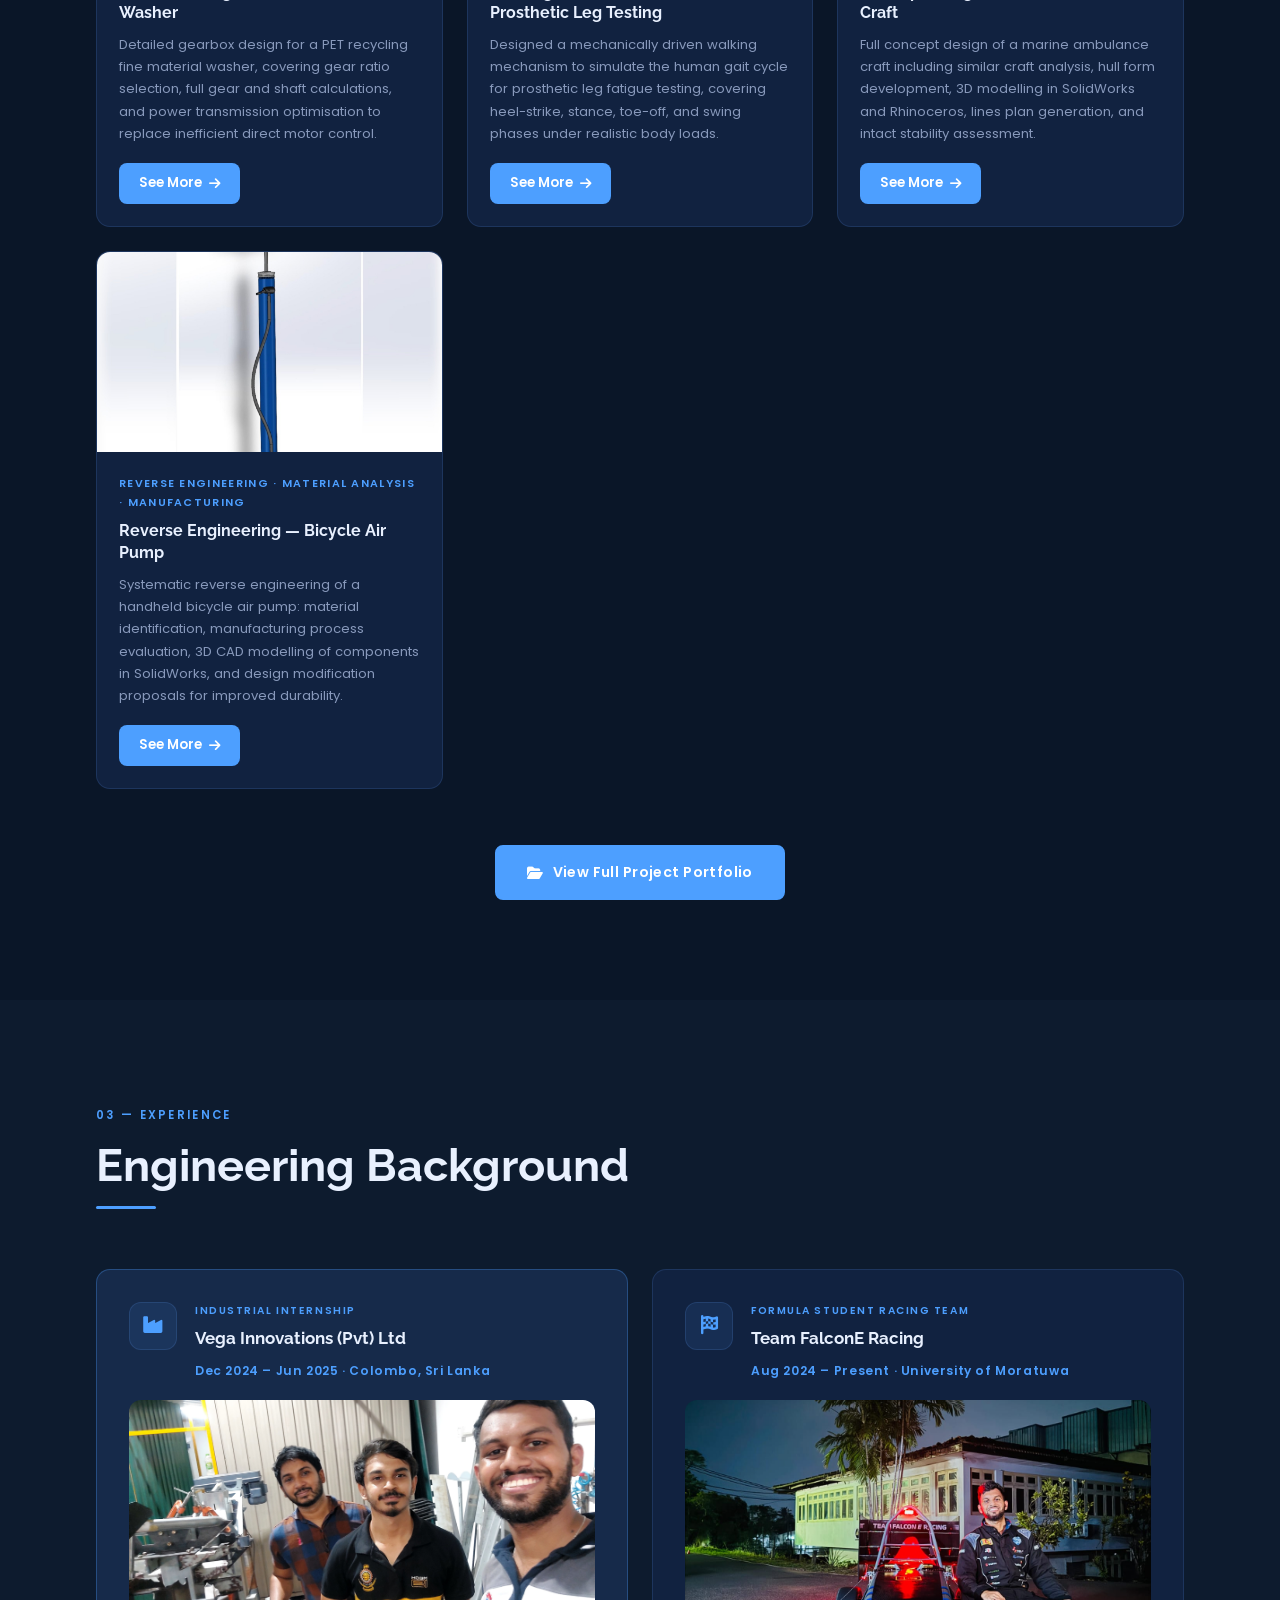
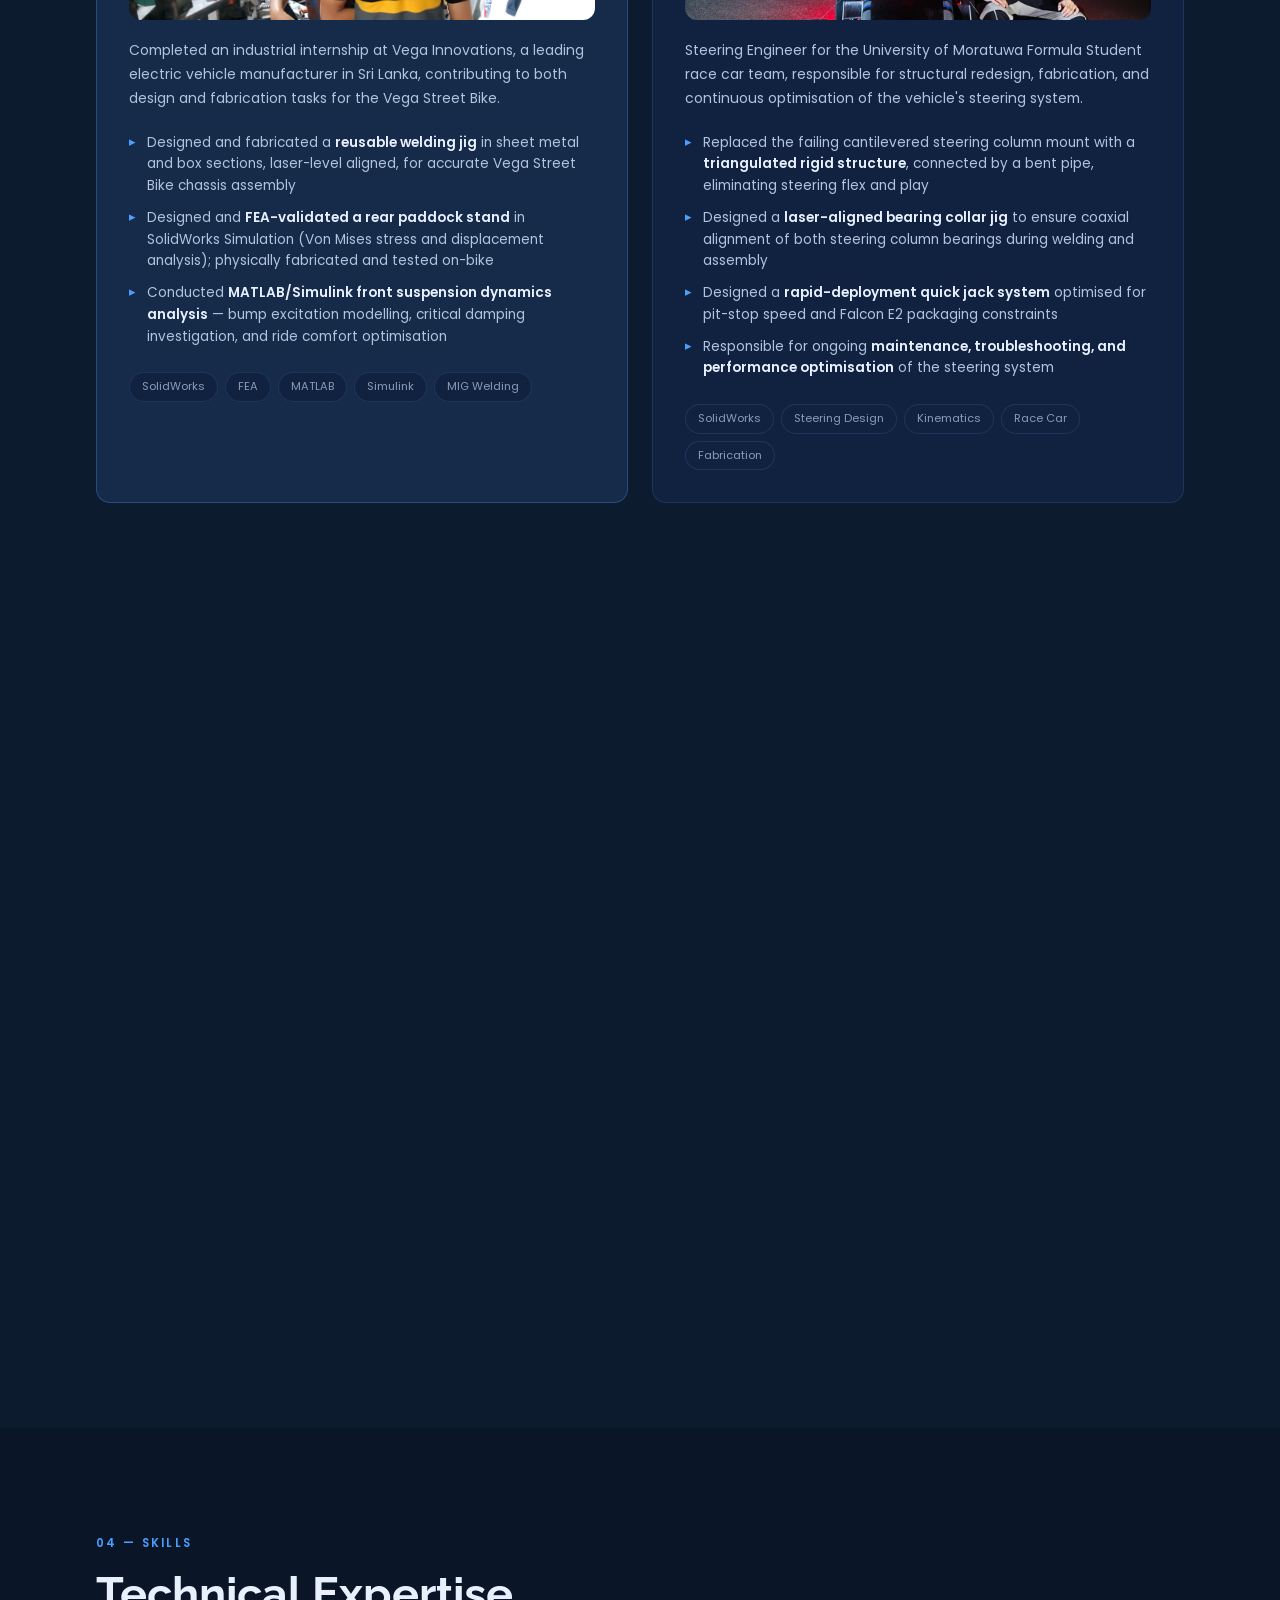
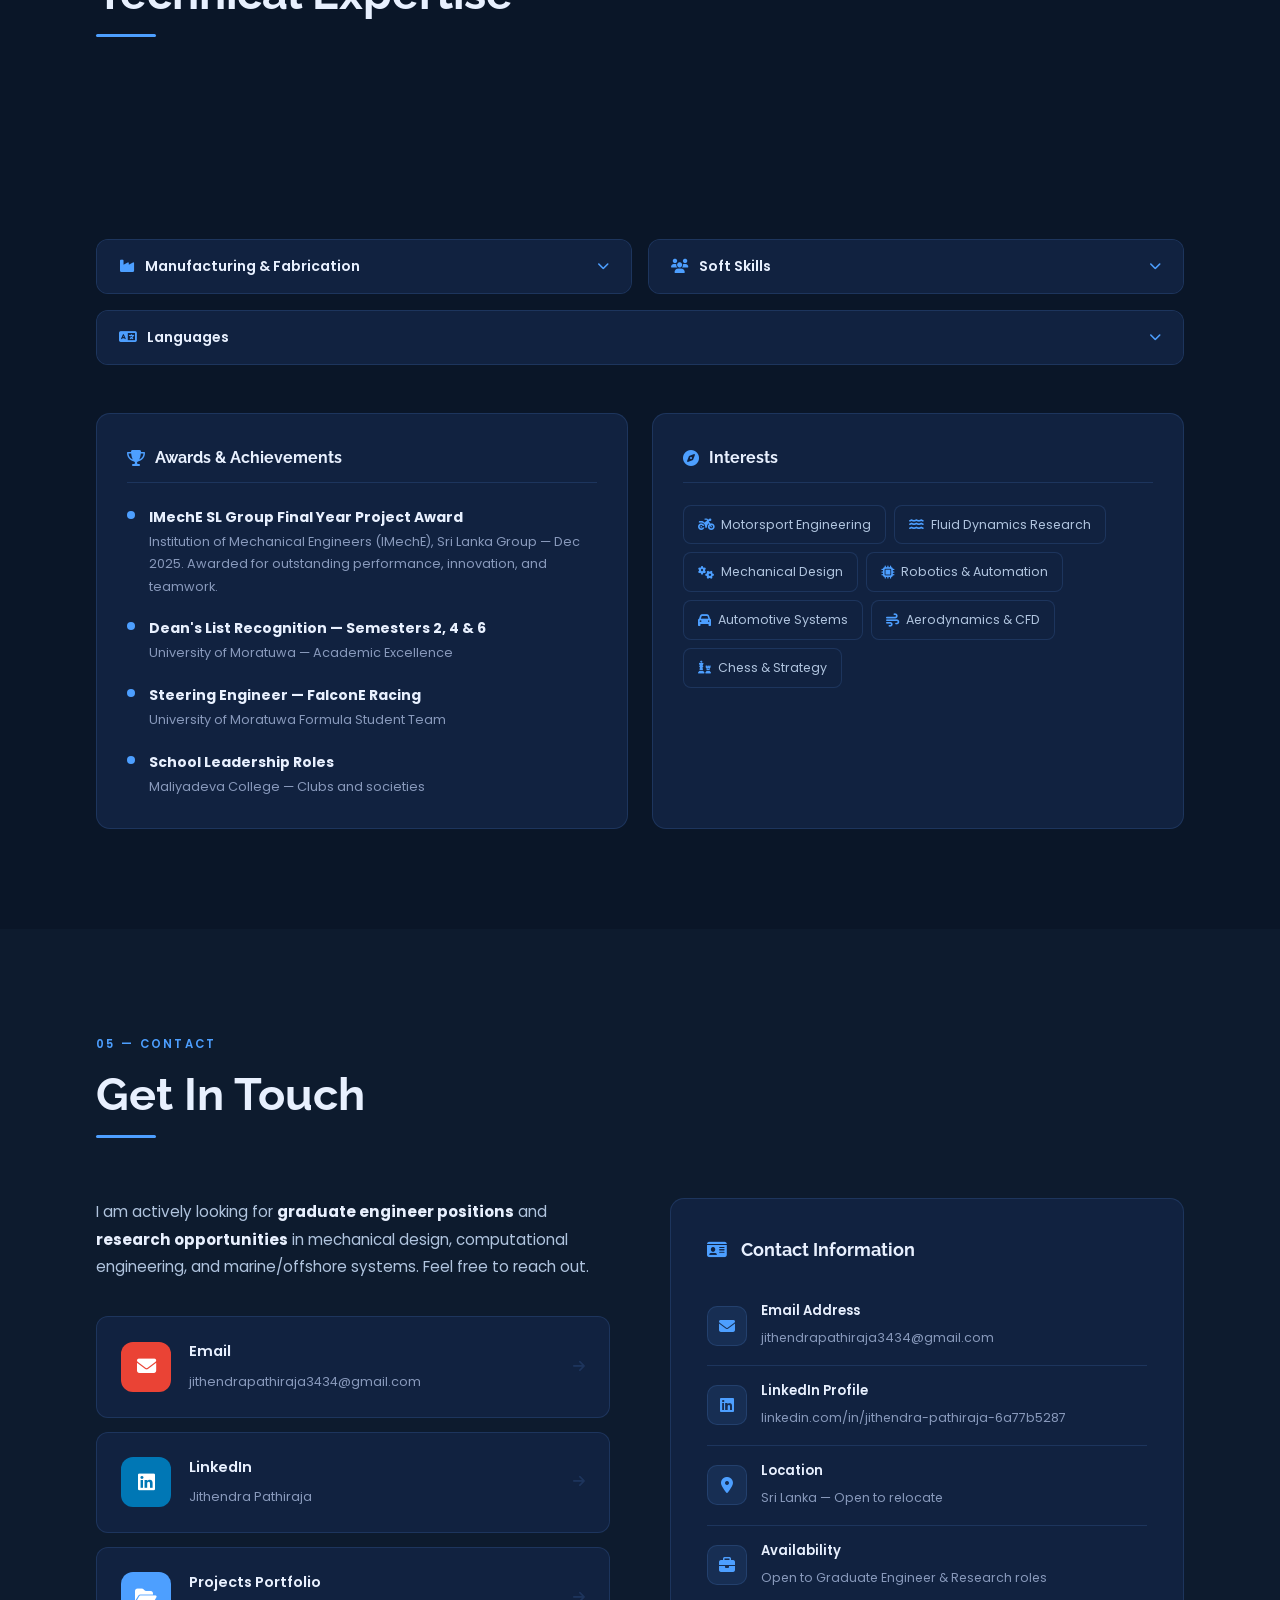
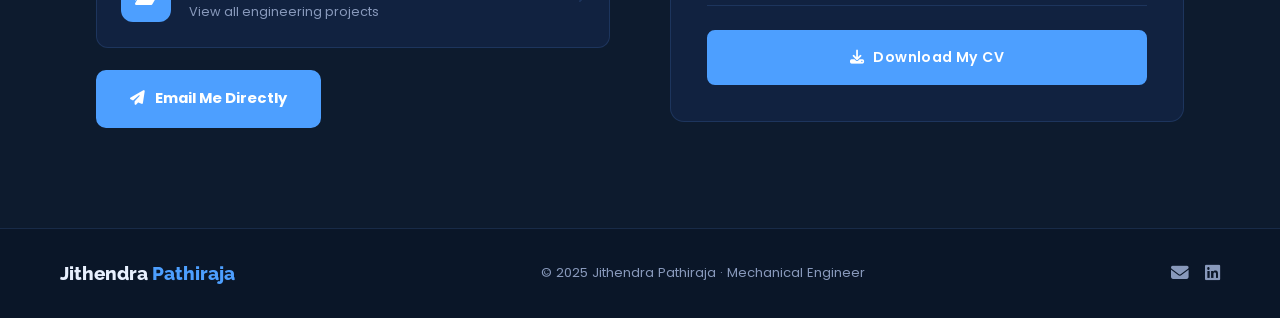
==== commit f53012c6: "Add new photos and update CV" ====
--- a/index.html
+++ b/index.html
@@ -51,7 +51,7 @@
       </h1>
       <p class="hero-tagline">
         Final Year Undergraduate specialising in Mechanical Engineering.<br/>
-        Structural Design &amp; Analysis &bull; Computational Mechanics &bull; CFD &bull; Ship Design &amp; Offshore Structures
+        Fluid Mechanics &amp; Computational Fluid Dynamics &bull; Experimental Fluid Dynamics &bull; Computational Mechanics &bull; Aerospace Structures
       </p>
       <div class="hero-cta-row">
         <a href="cv/Jithendra_CV.pdf" download class="btn-hero-primary">
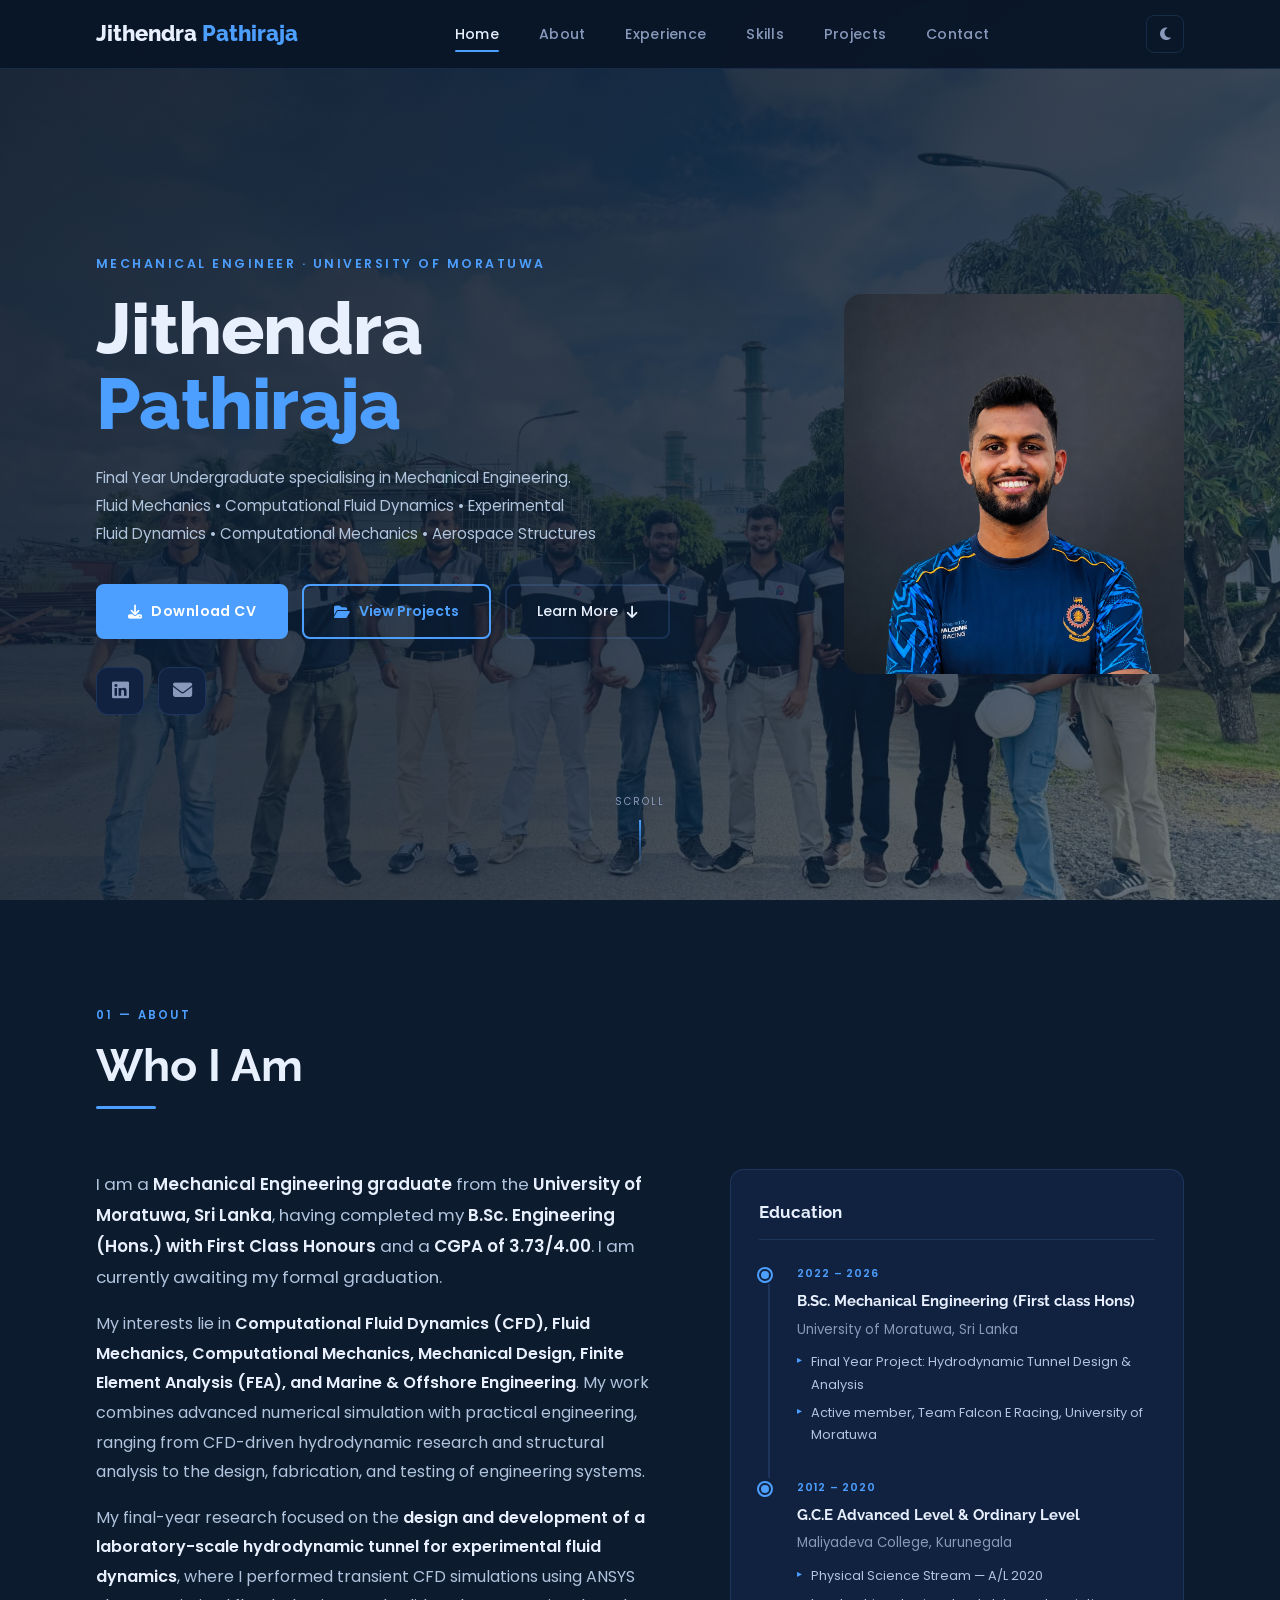
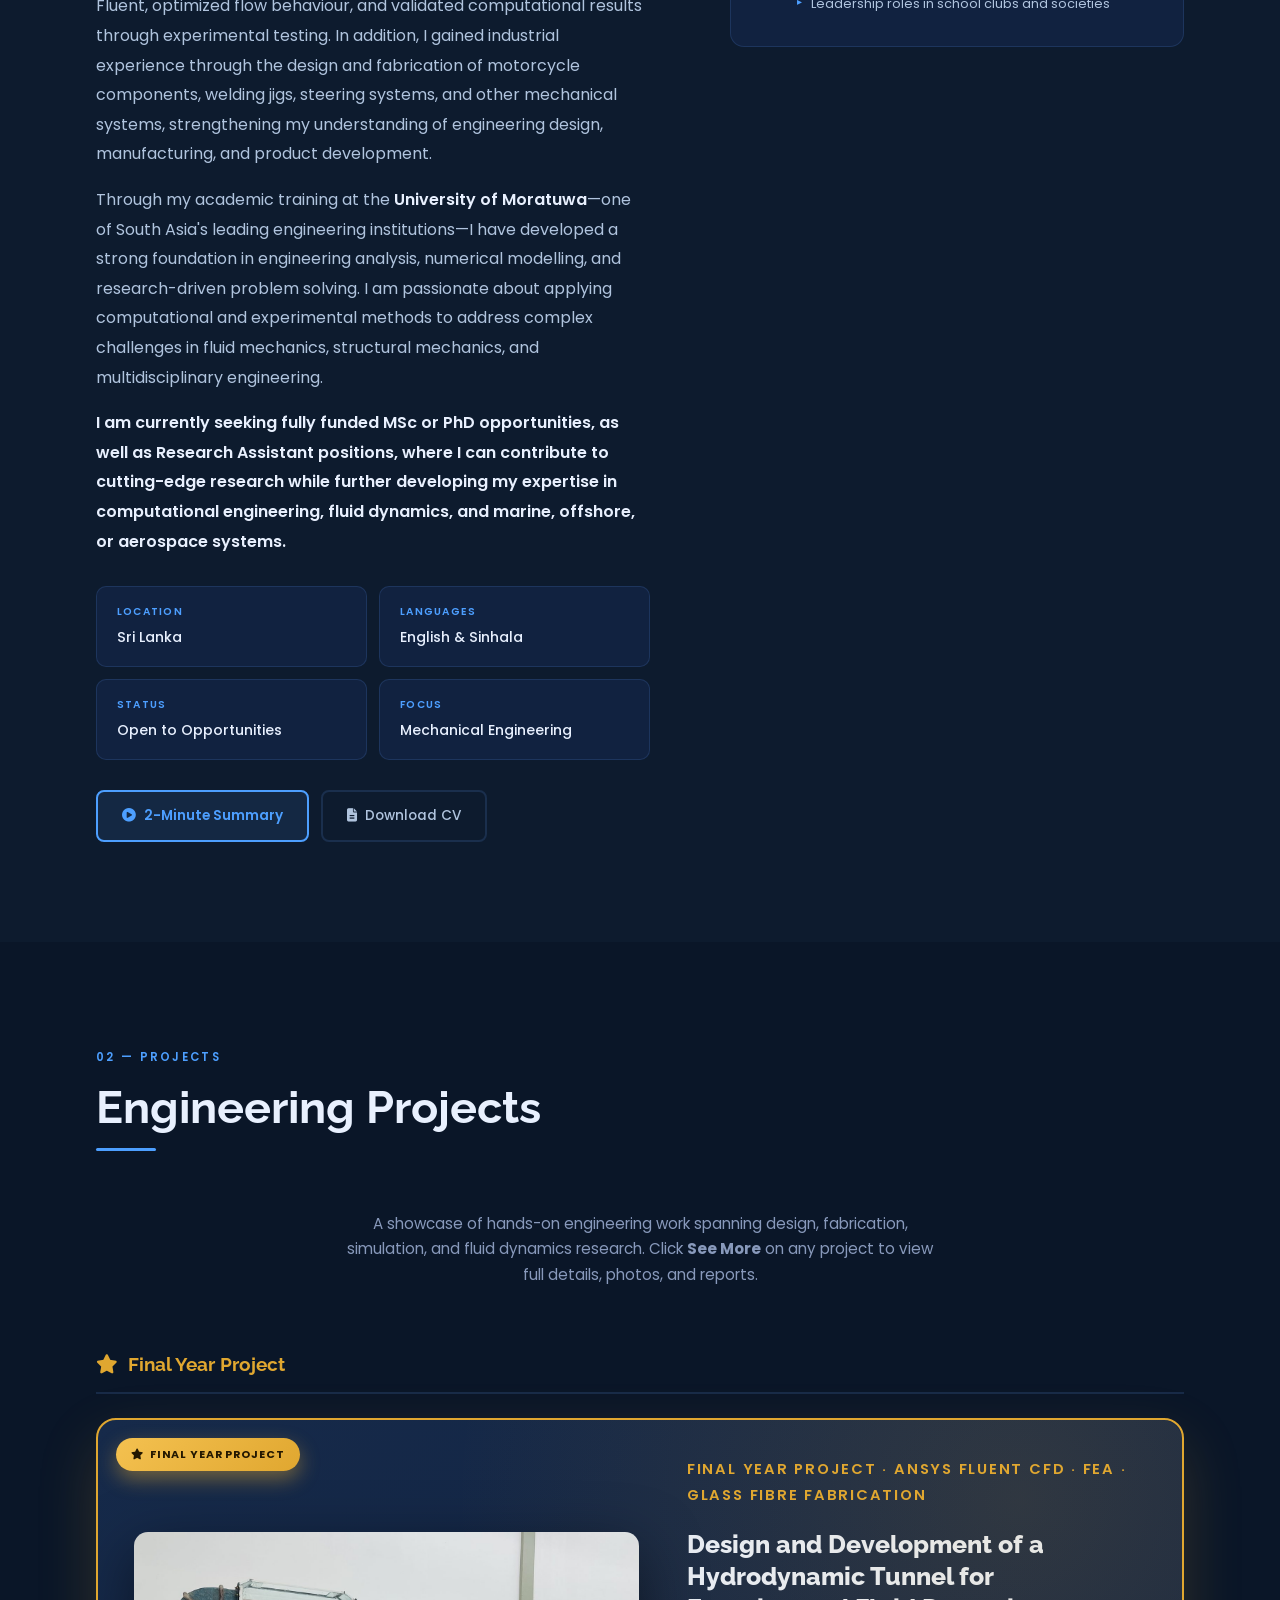
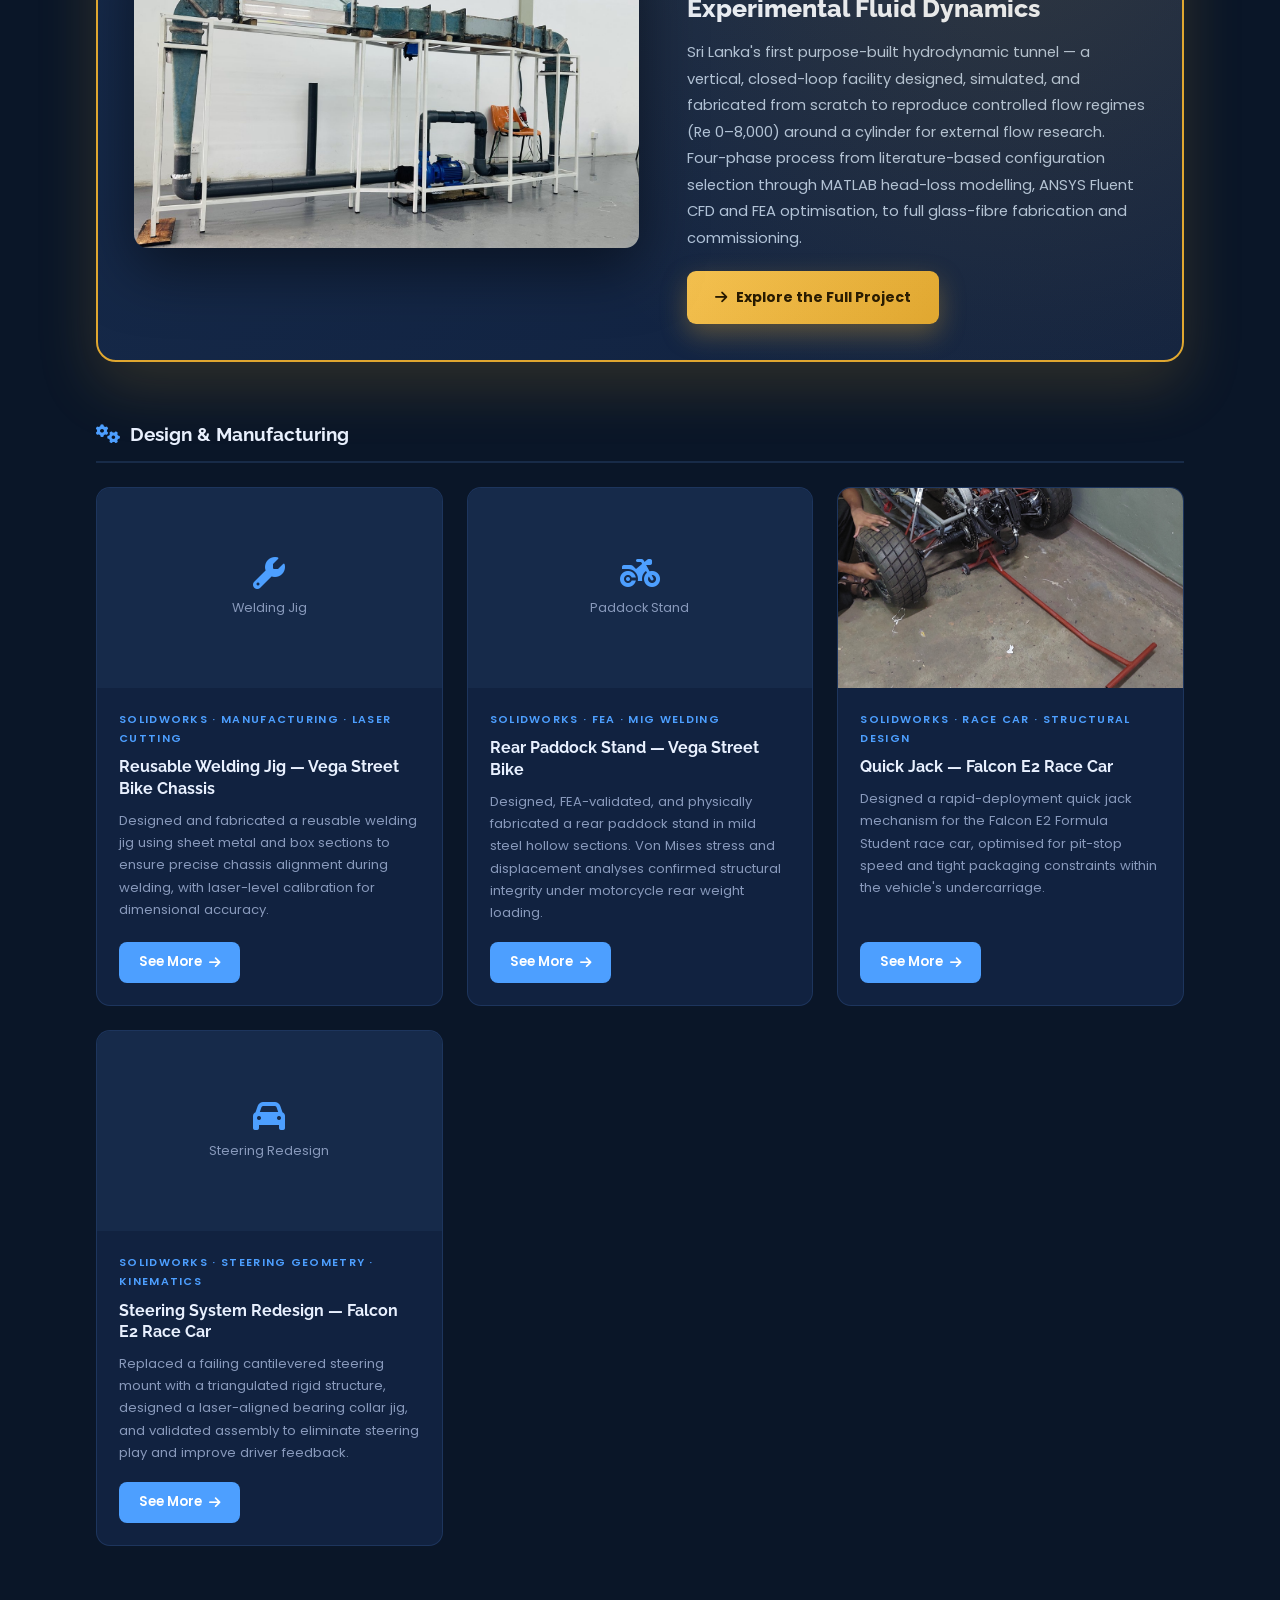
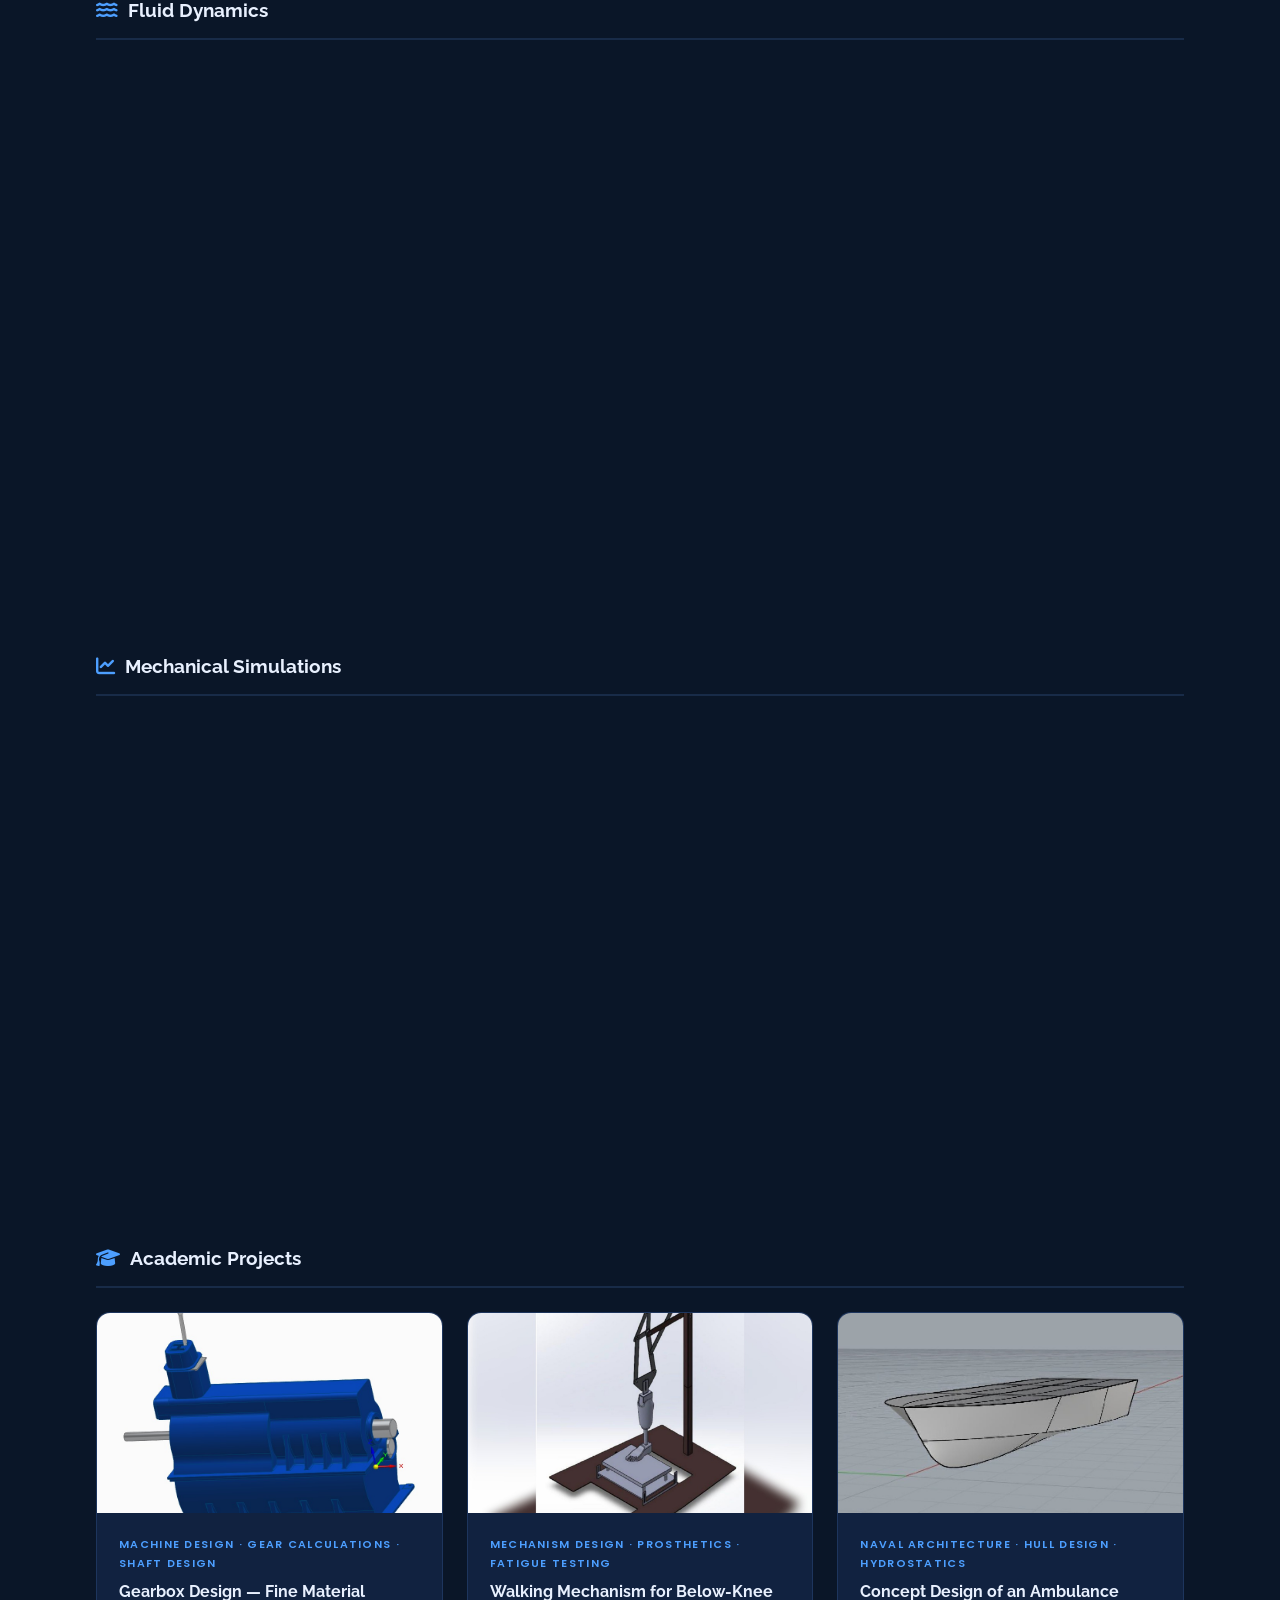
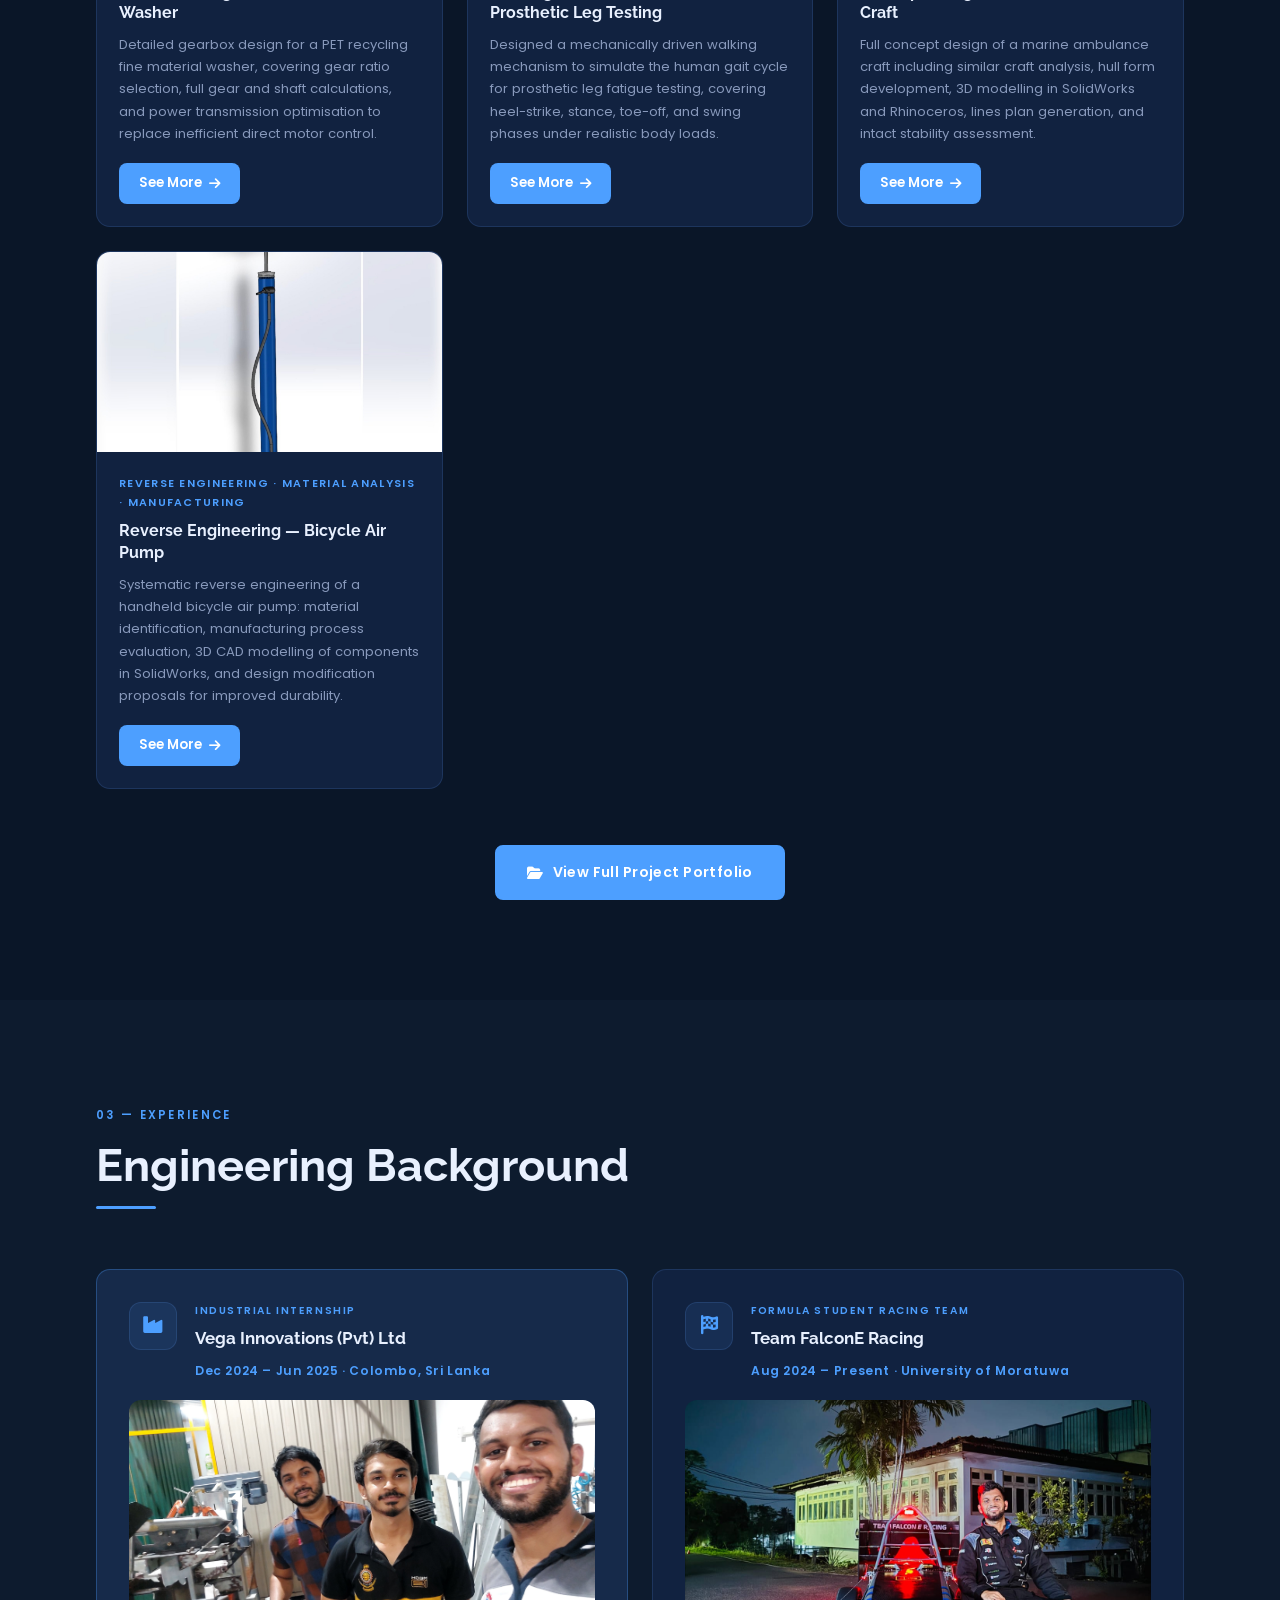
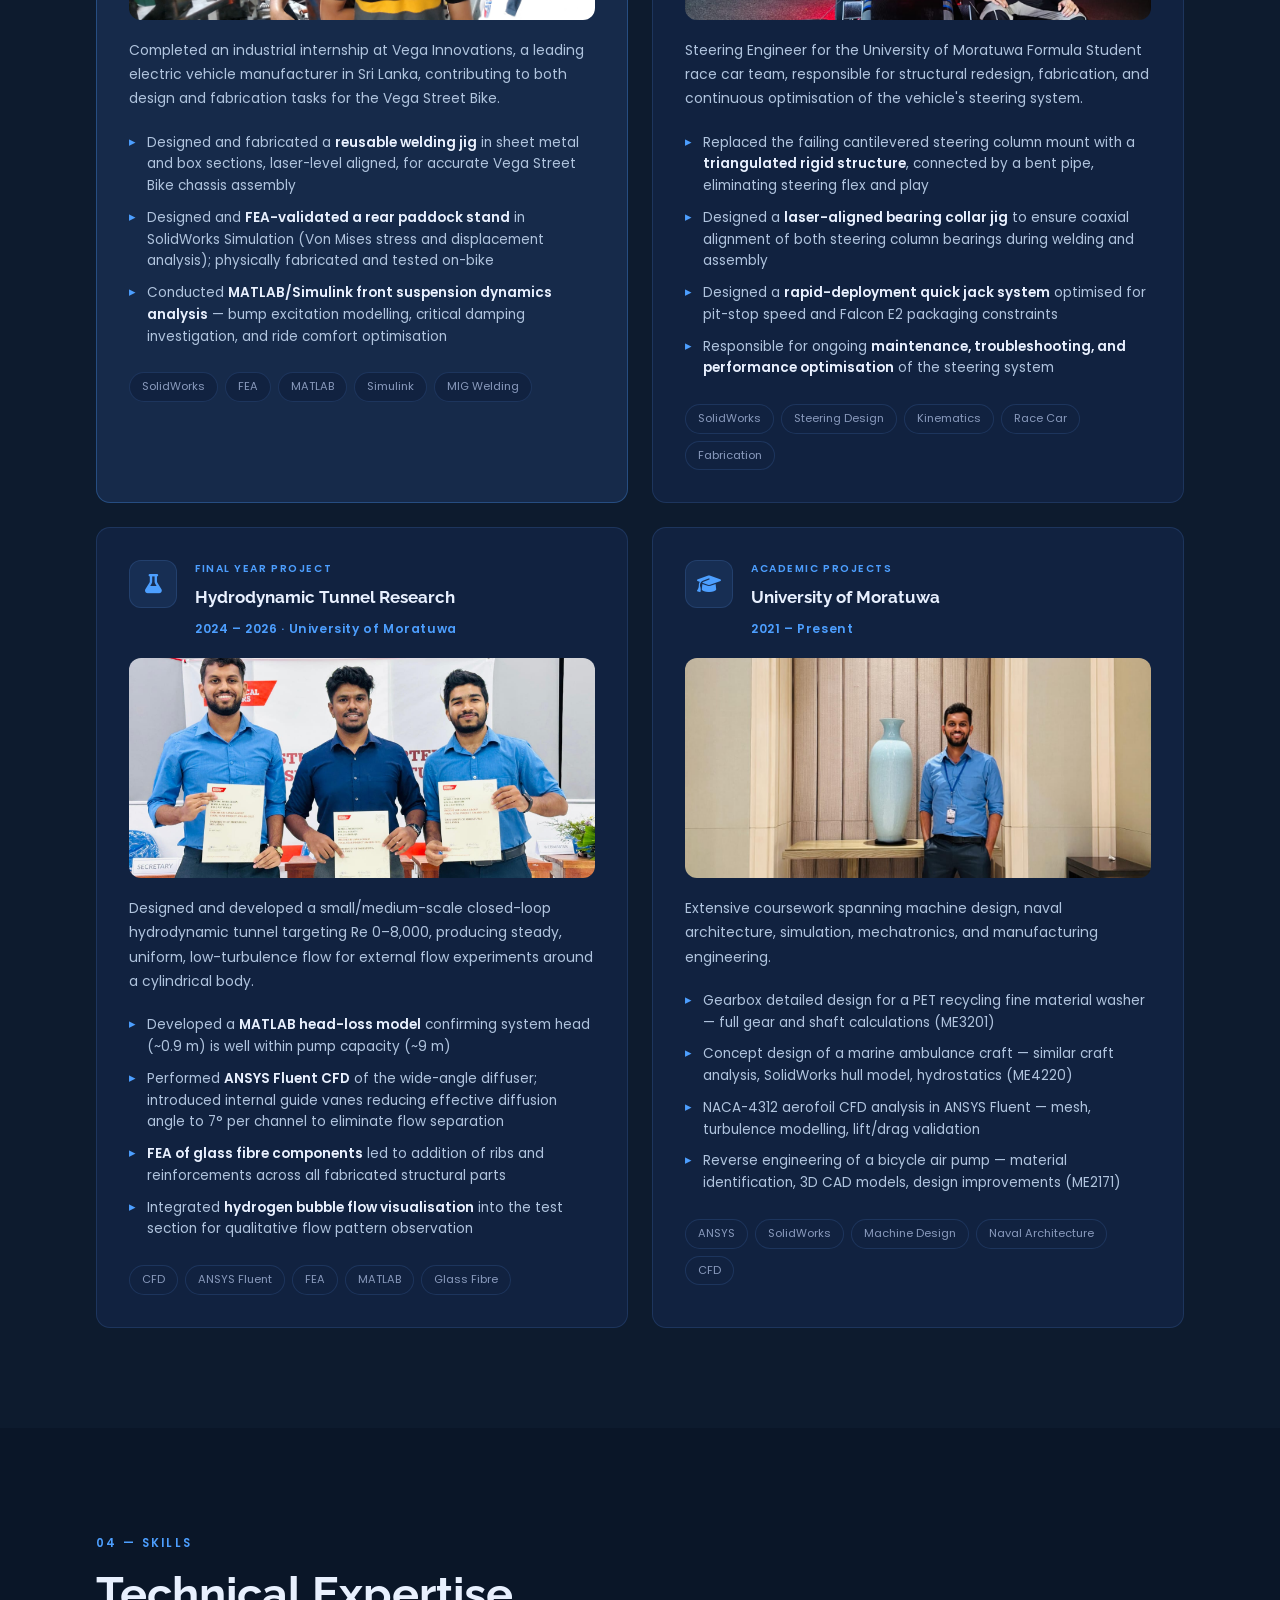
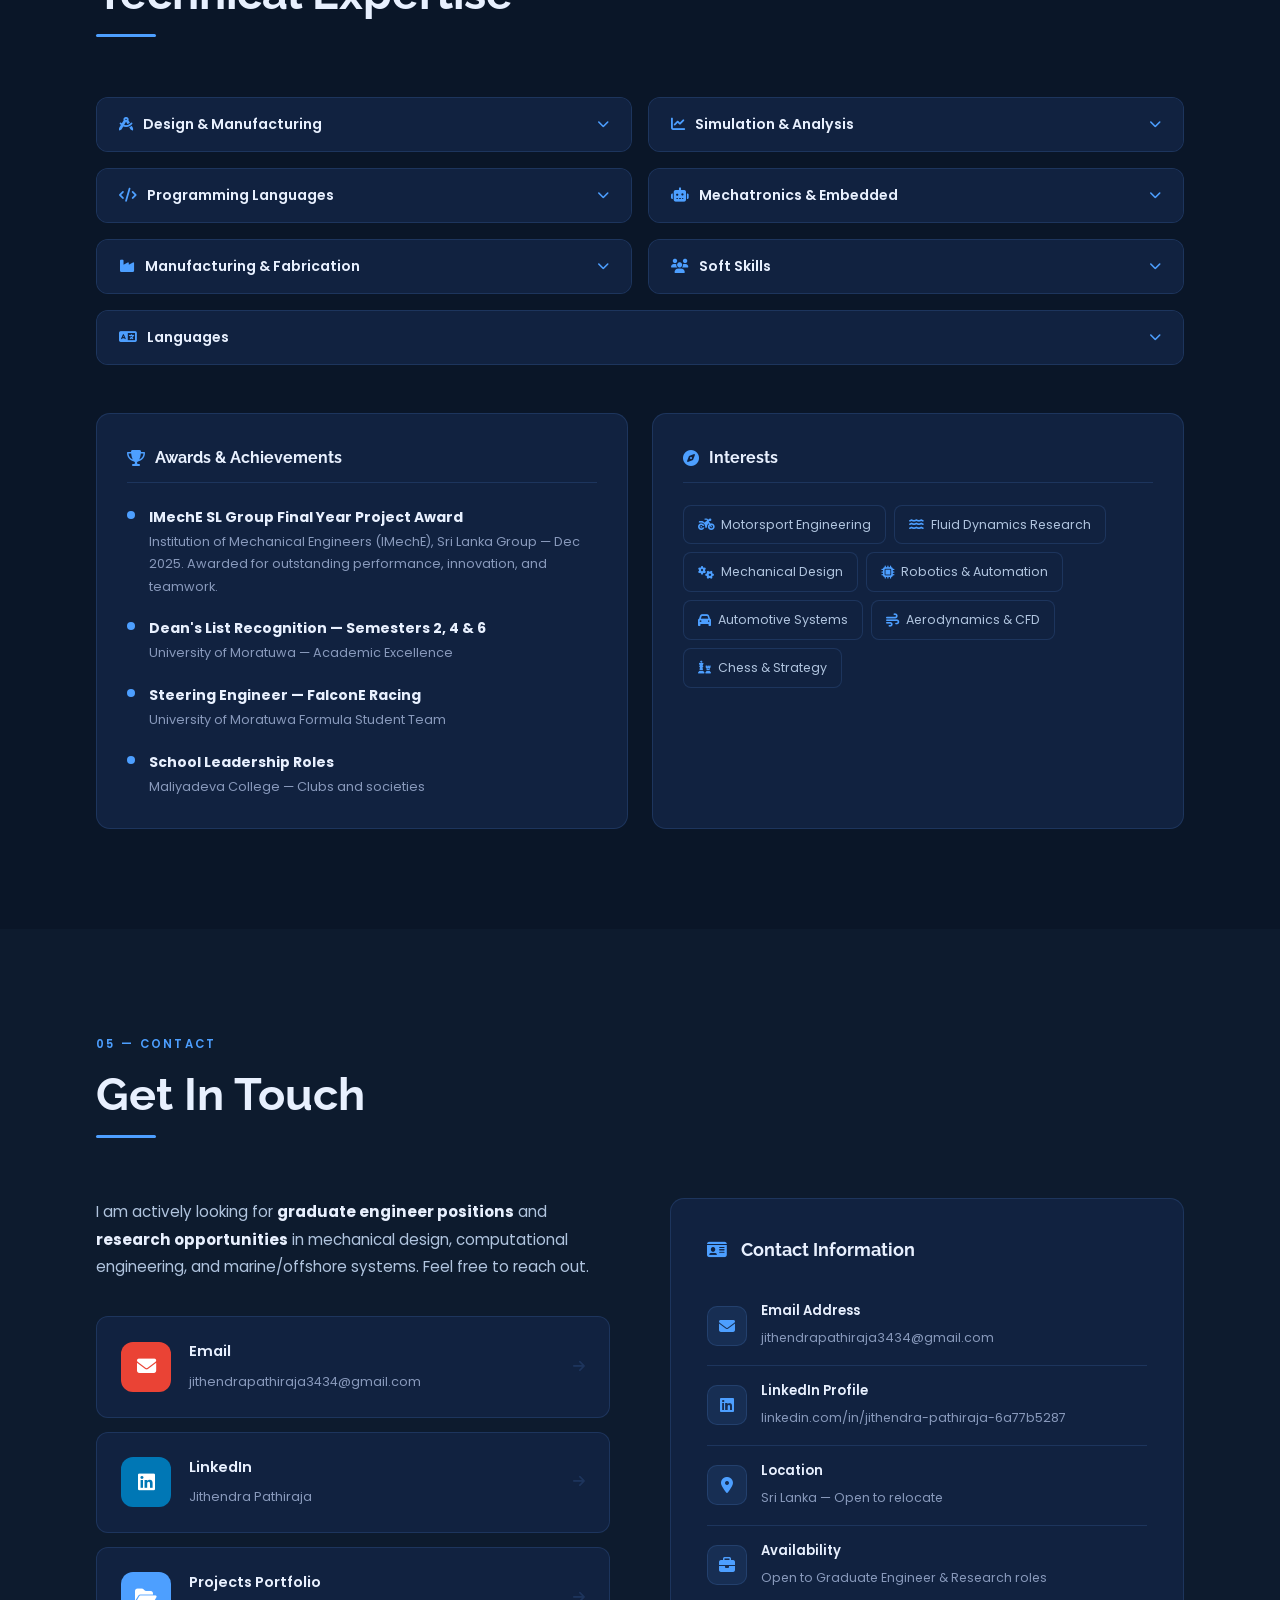
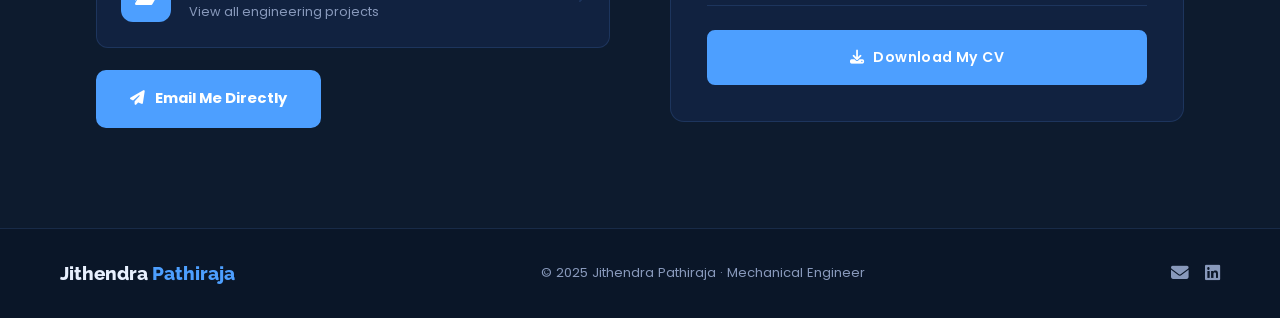
==== commit 431974ae: "Add new photos and update CV" ====
--- a/index.html
+++ b/index.html
@@ -51,7 +51,7 @@
       </h1>
       <p class="hero-tagline">
         Final Year Undergraduate specialising in Mechanical Engineering.<br/>
-        Fluid Mechanics &amp; Computational Fluid Dynamics &bull; Experimental Fluid Dynamics &bull; Computational Mechanics &bull; Aerospace Structures
+        Fluid Mechanics &bull; Computational Fluid Dynamics &bull; Experimental Fluid Dynamics &bull; Computational Mechanics &bull; Aerospace Structures
       </p>
       <div class="hero-cta-row">
         <a href="cv/Jithendra_CV.pdf" download class="btn-hero-primary">
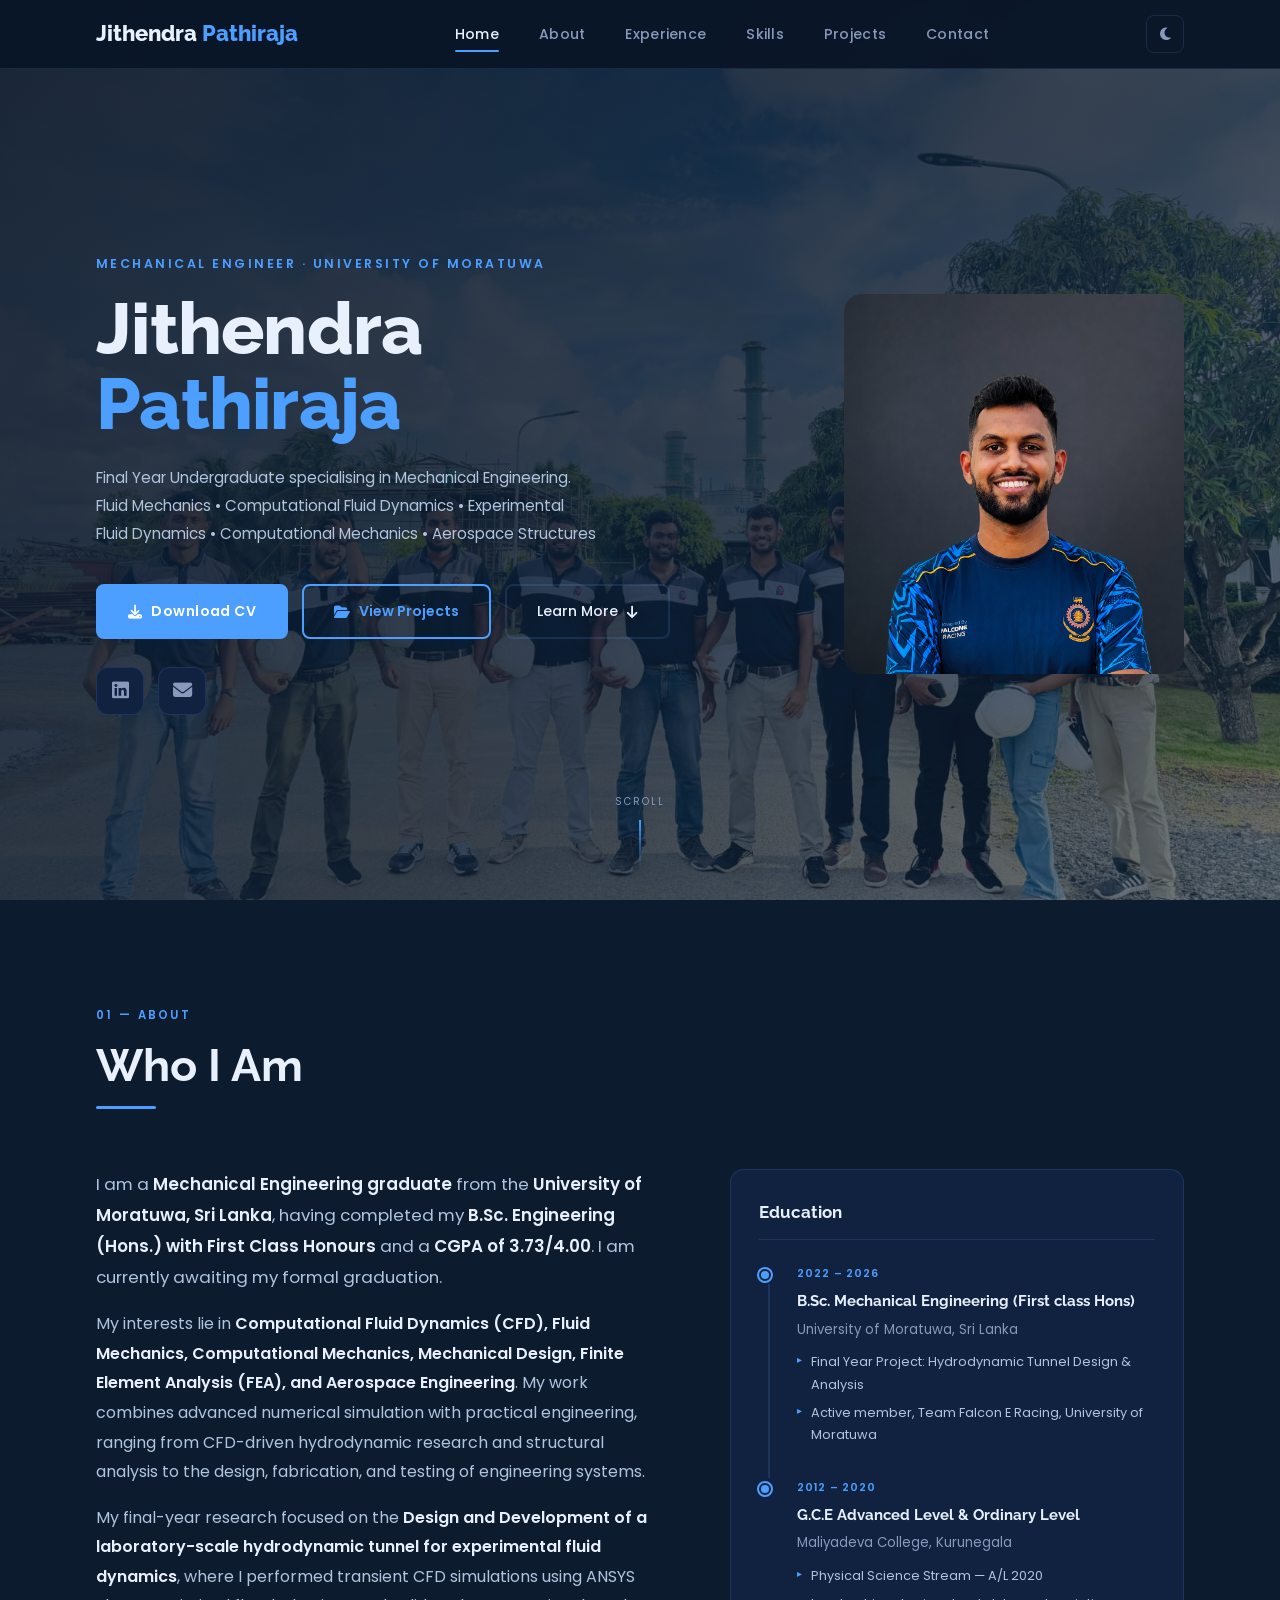
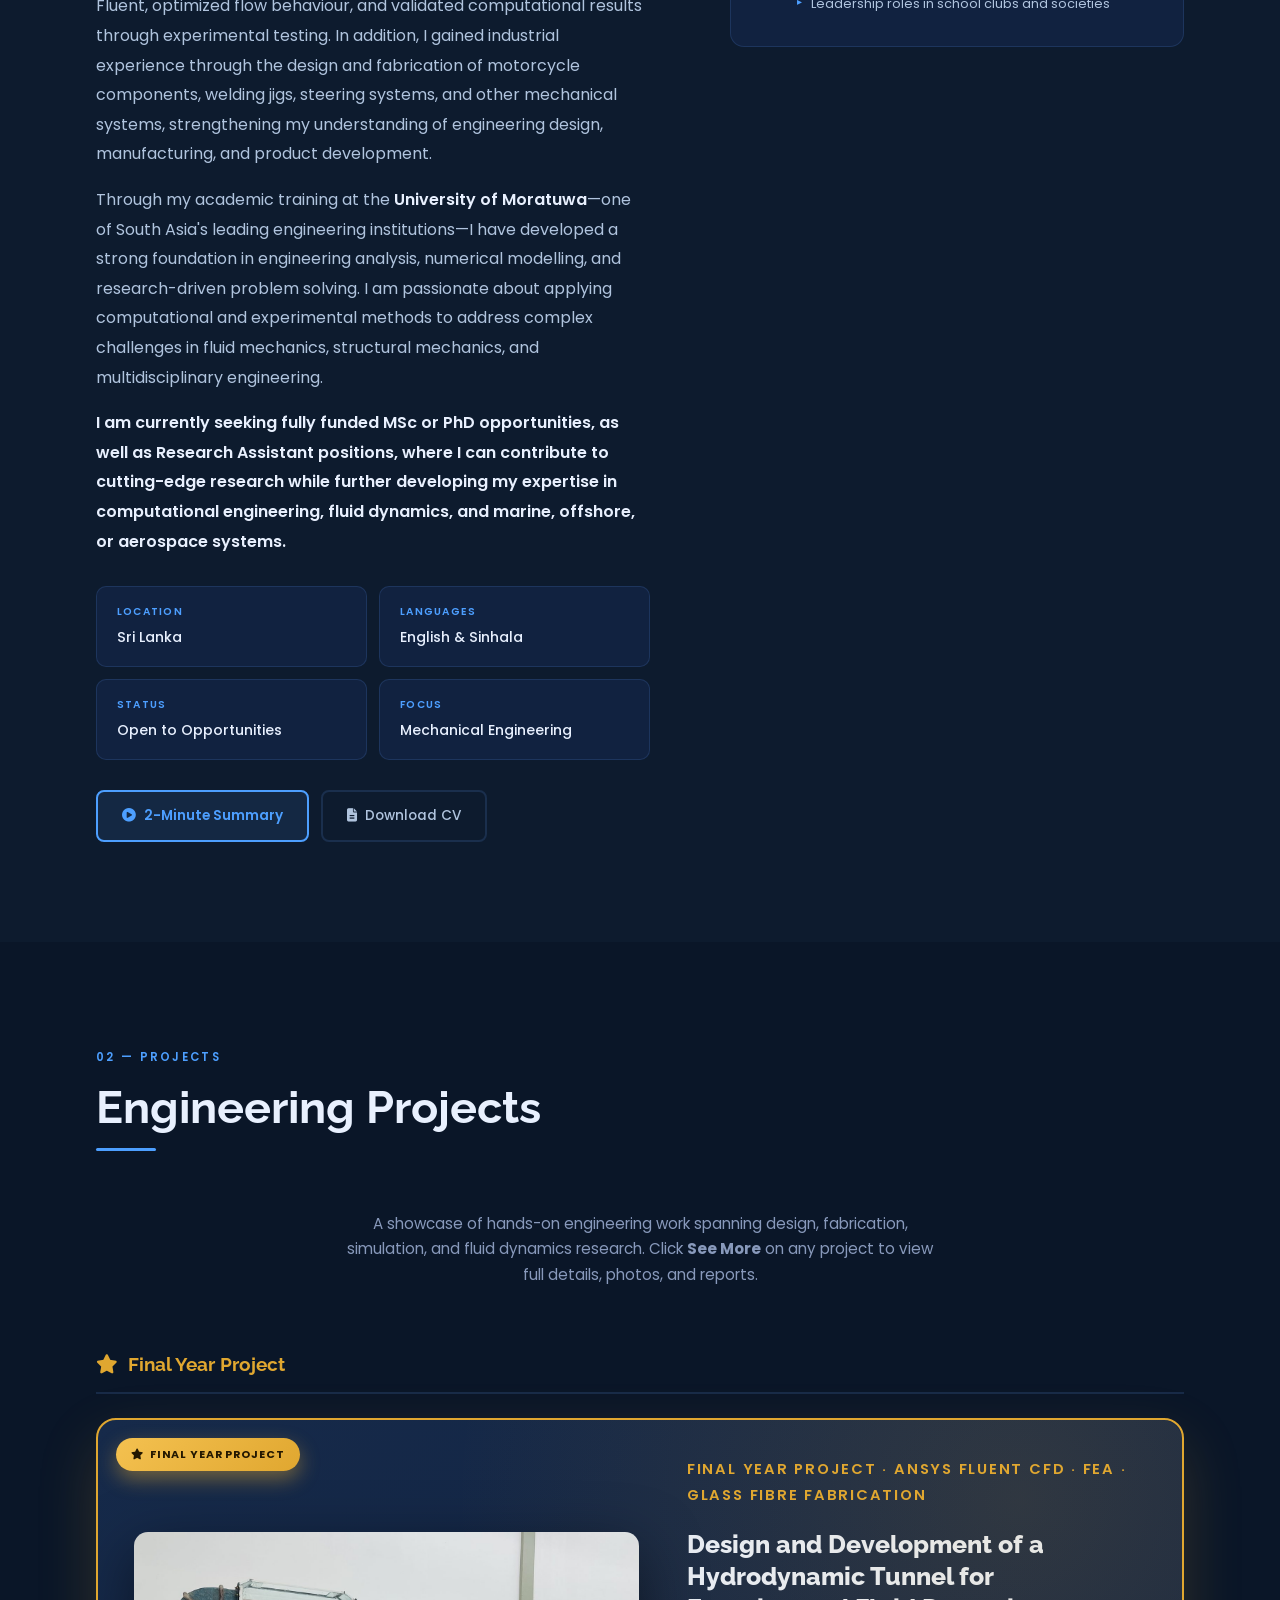
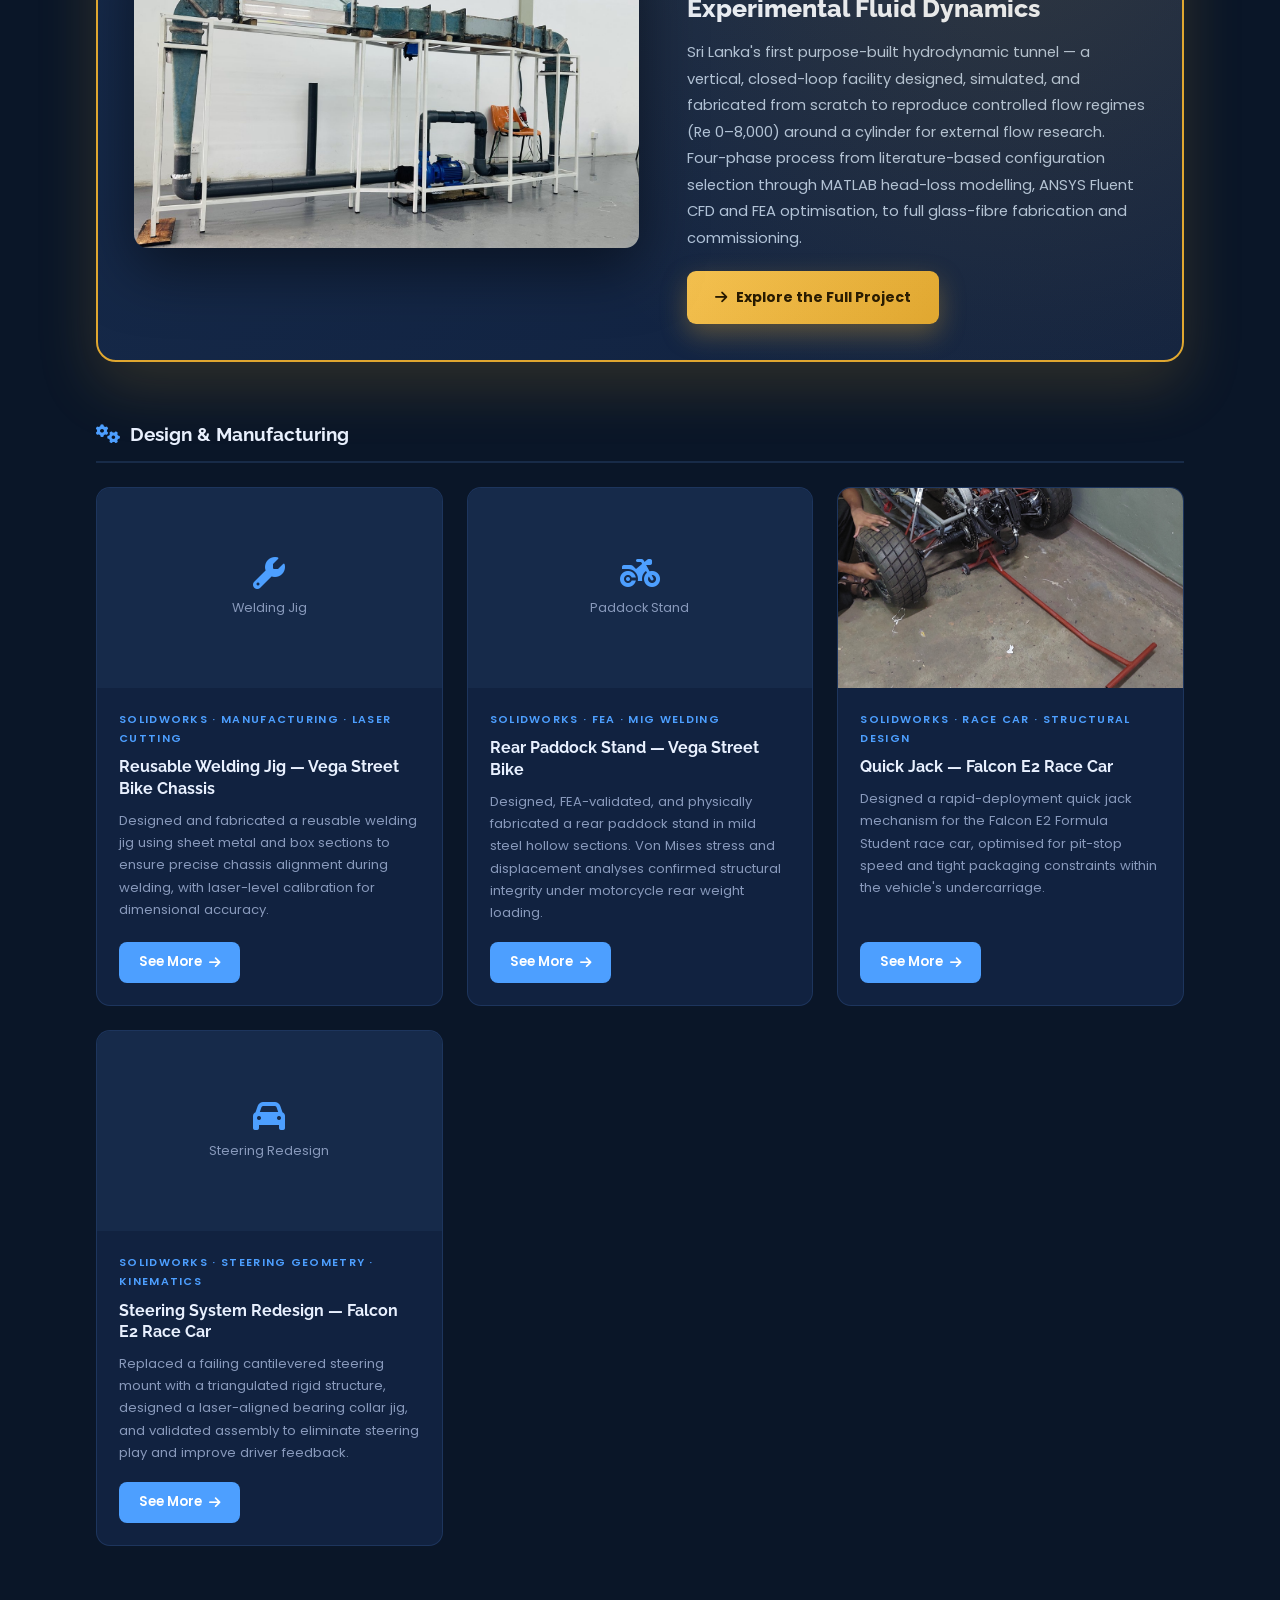
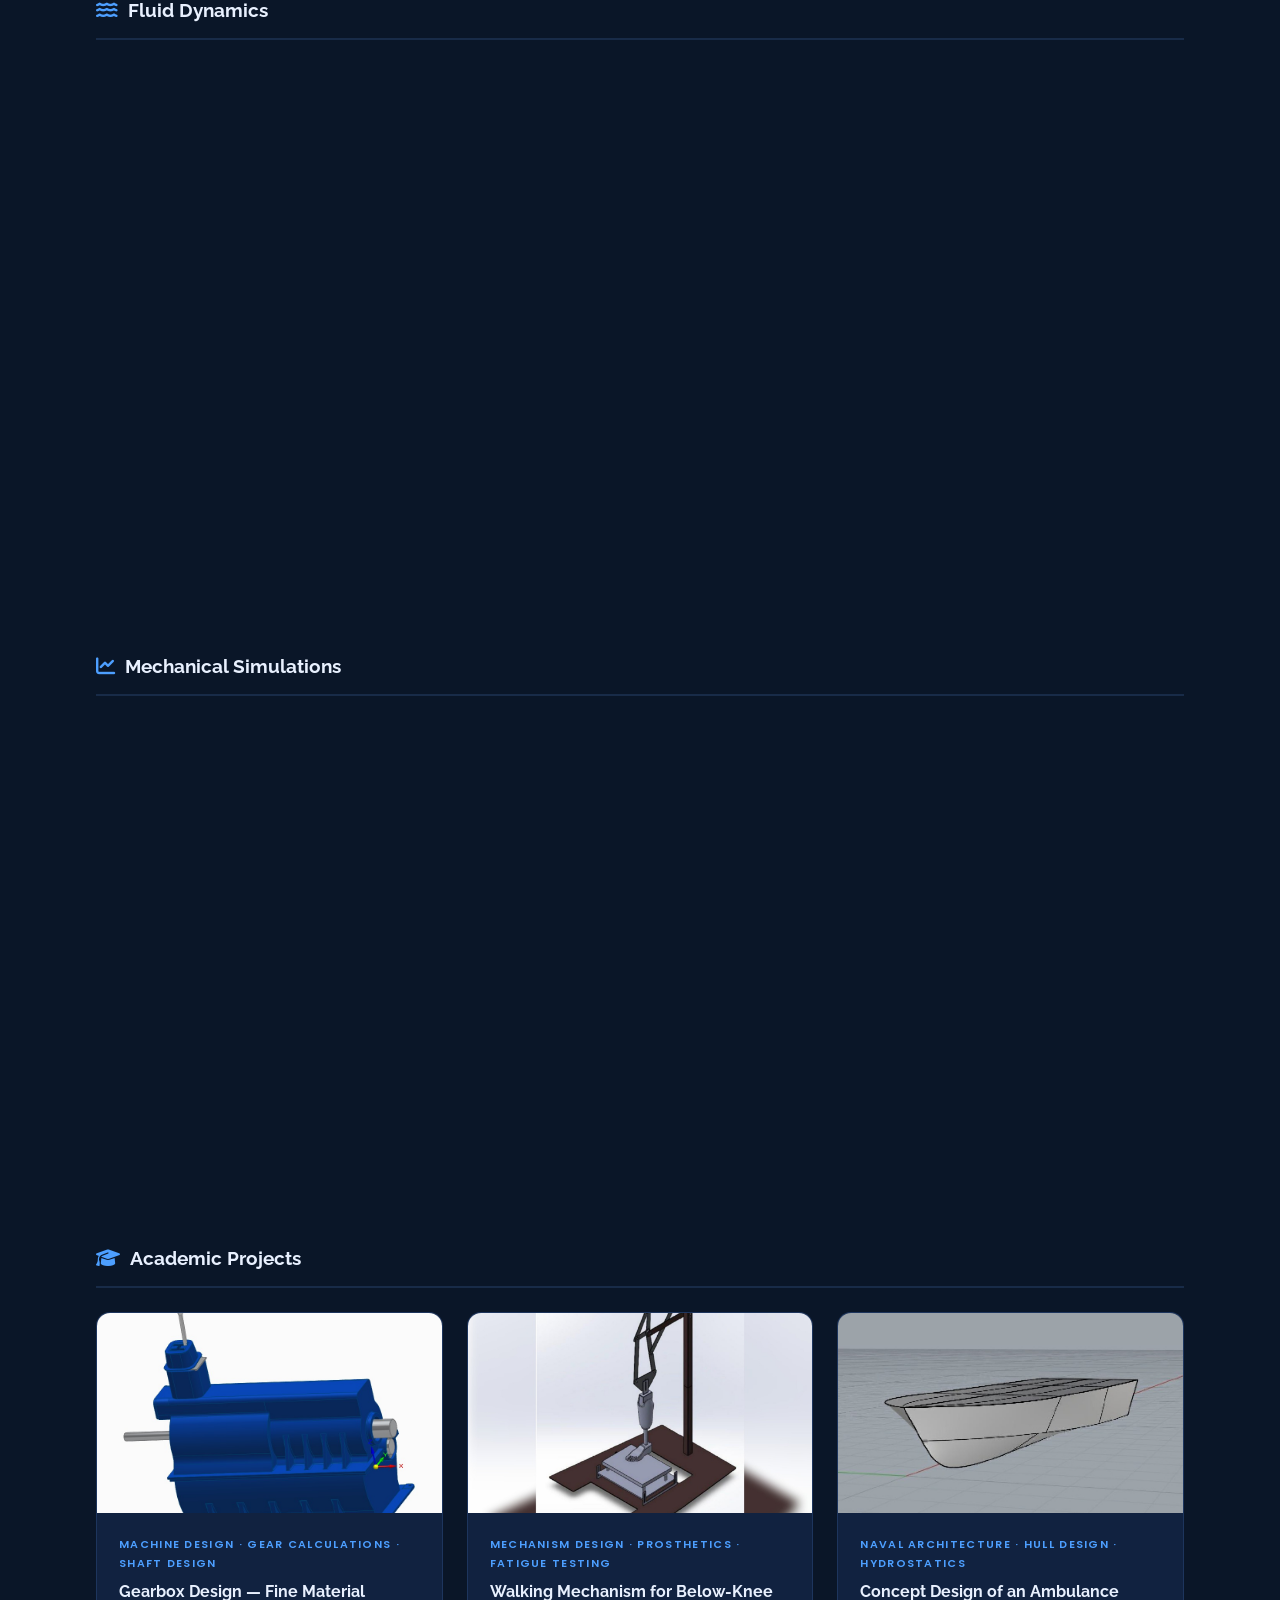
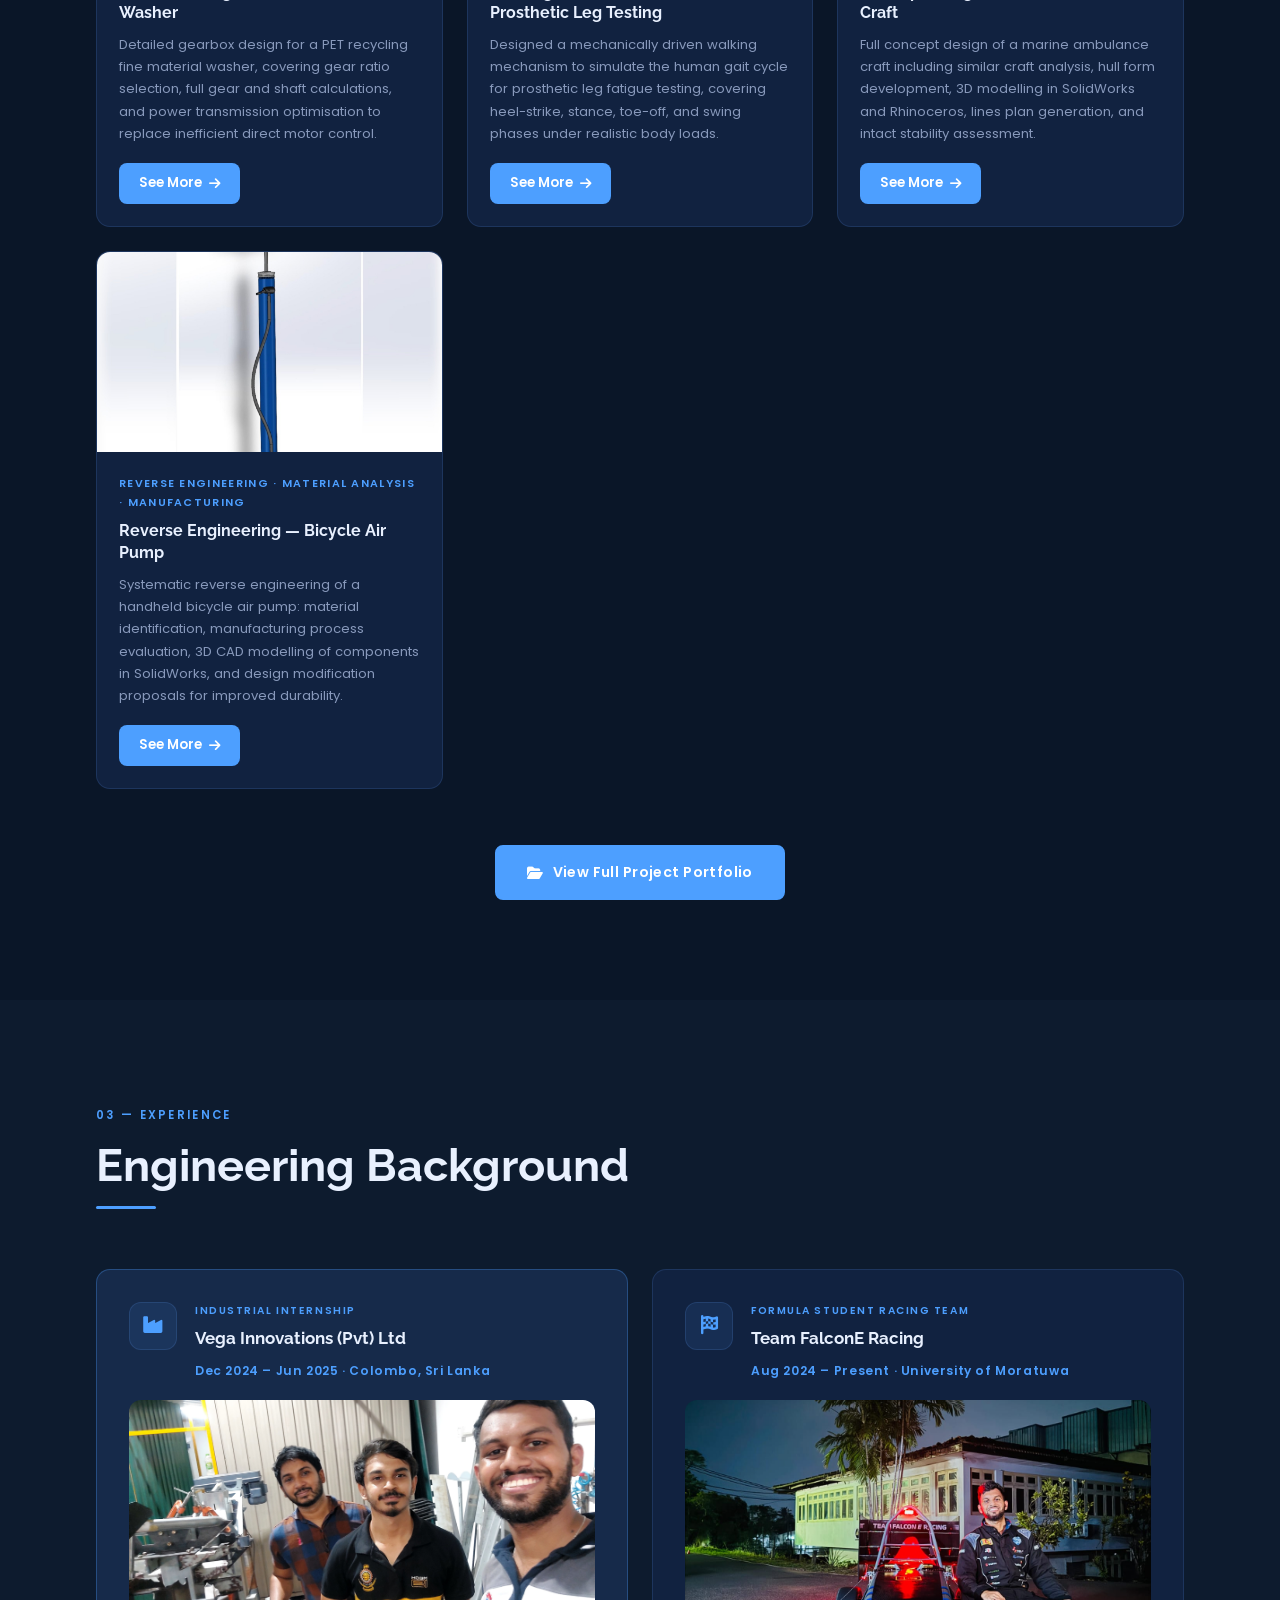
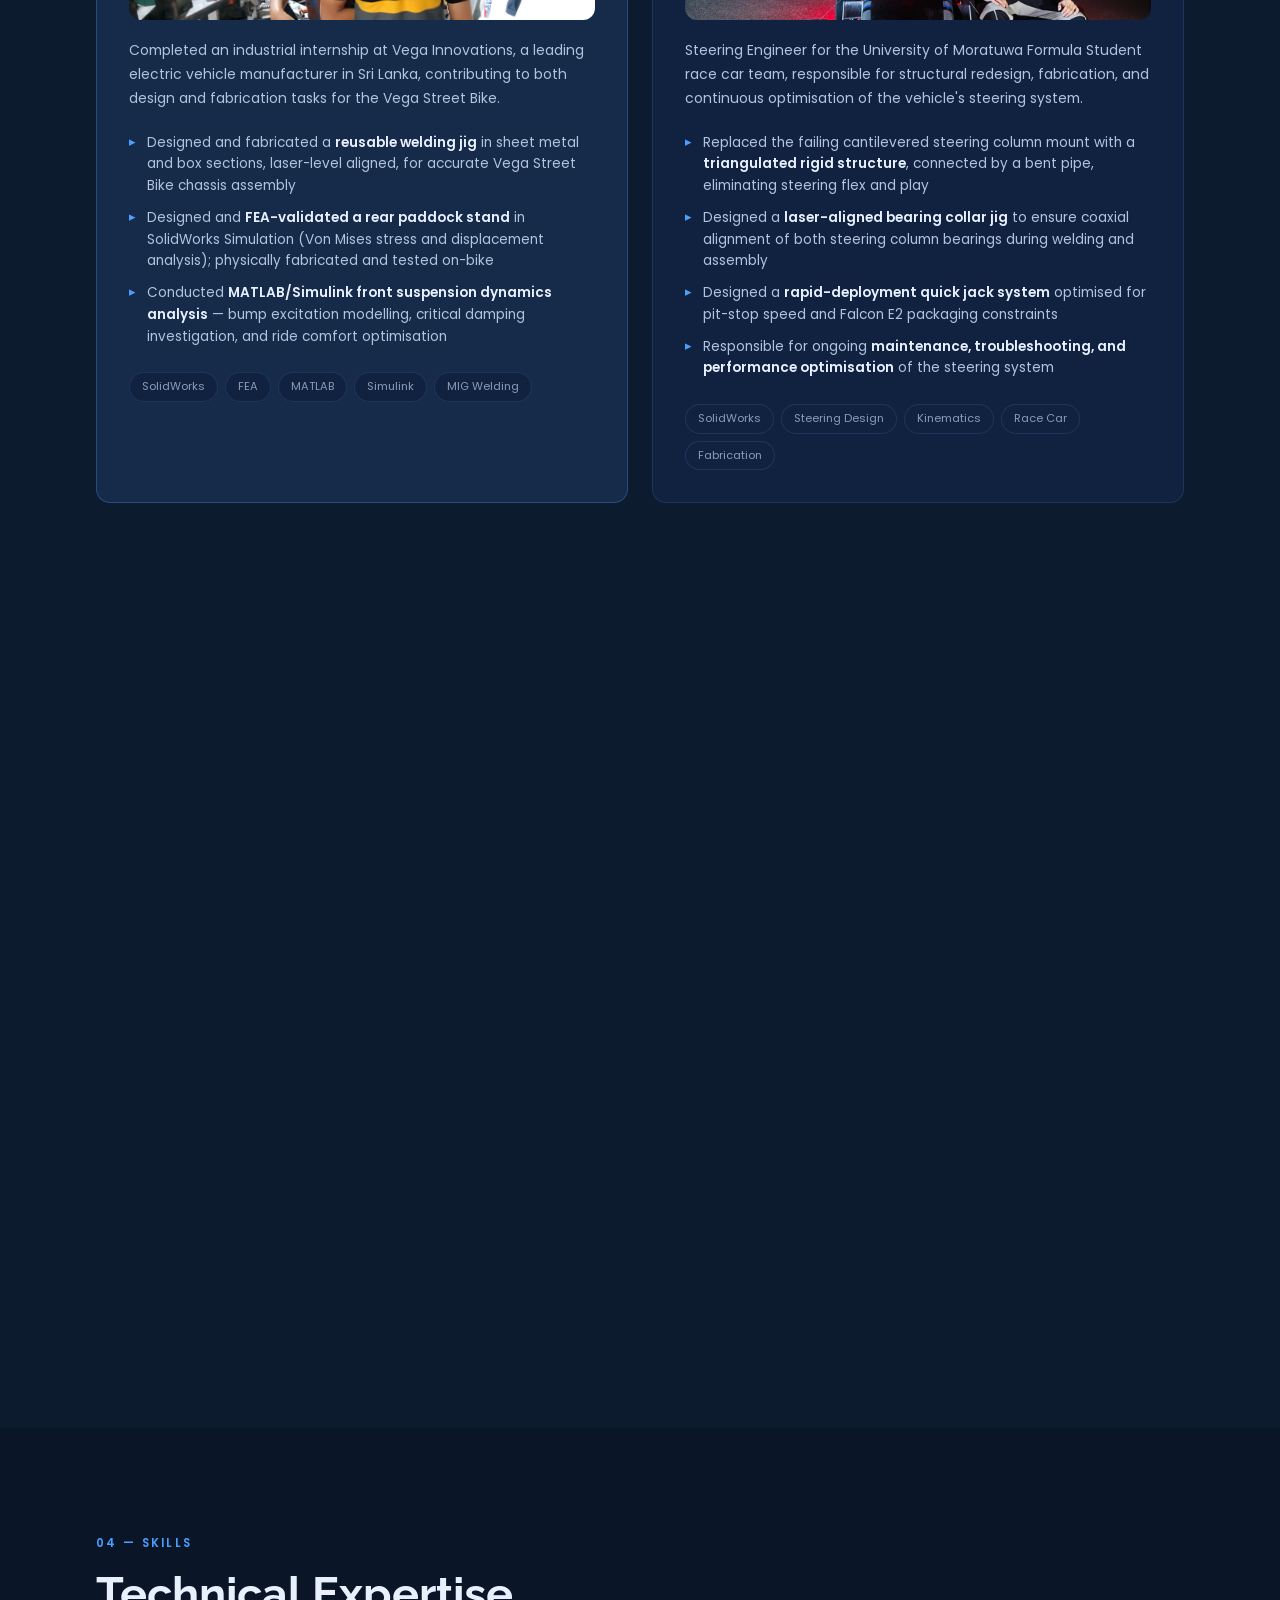
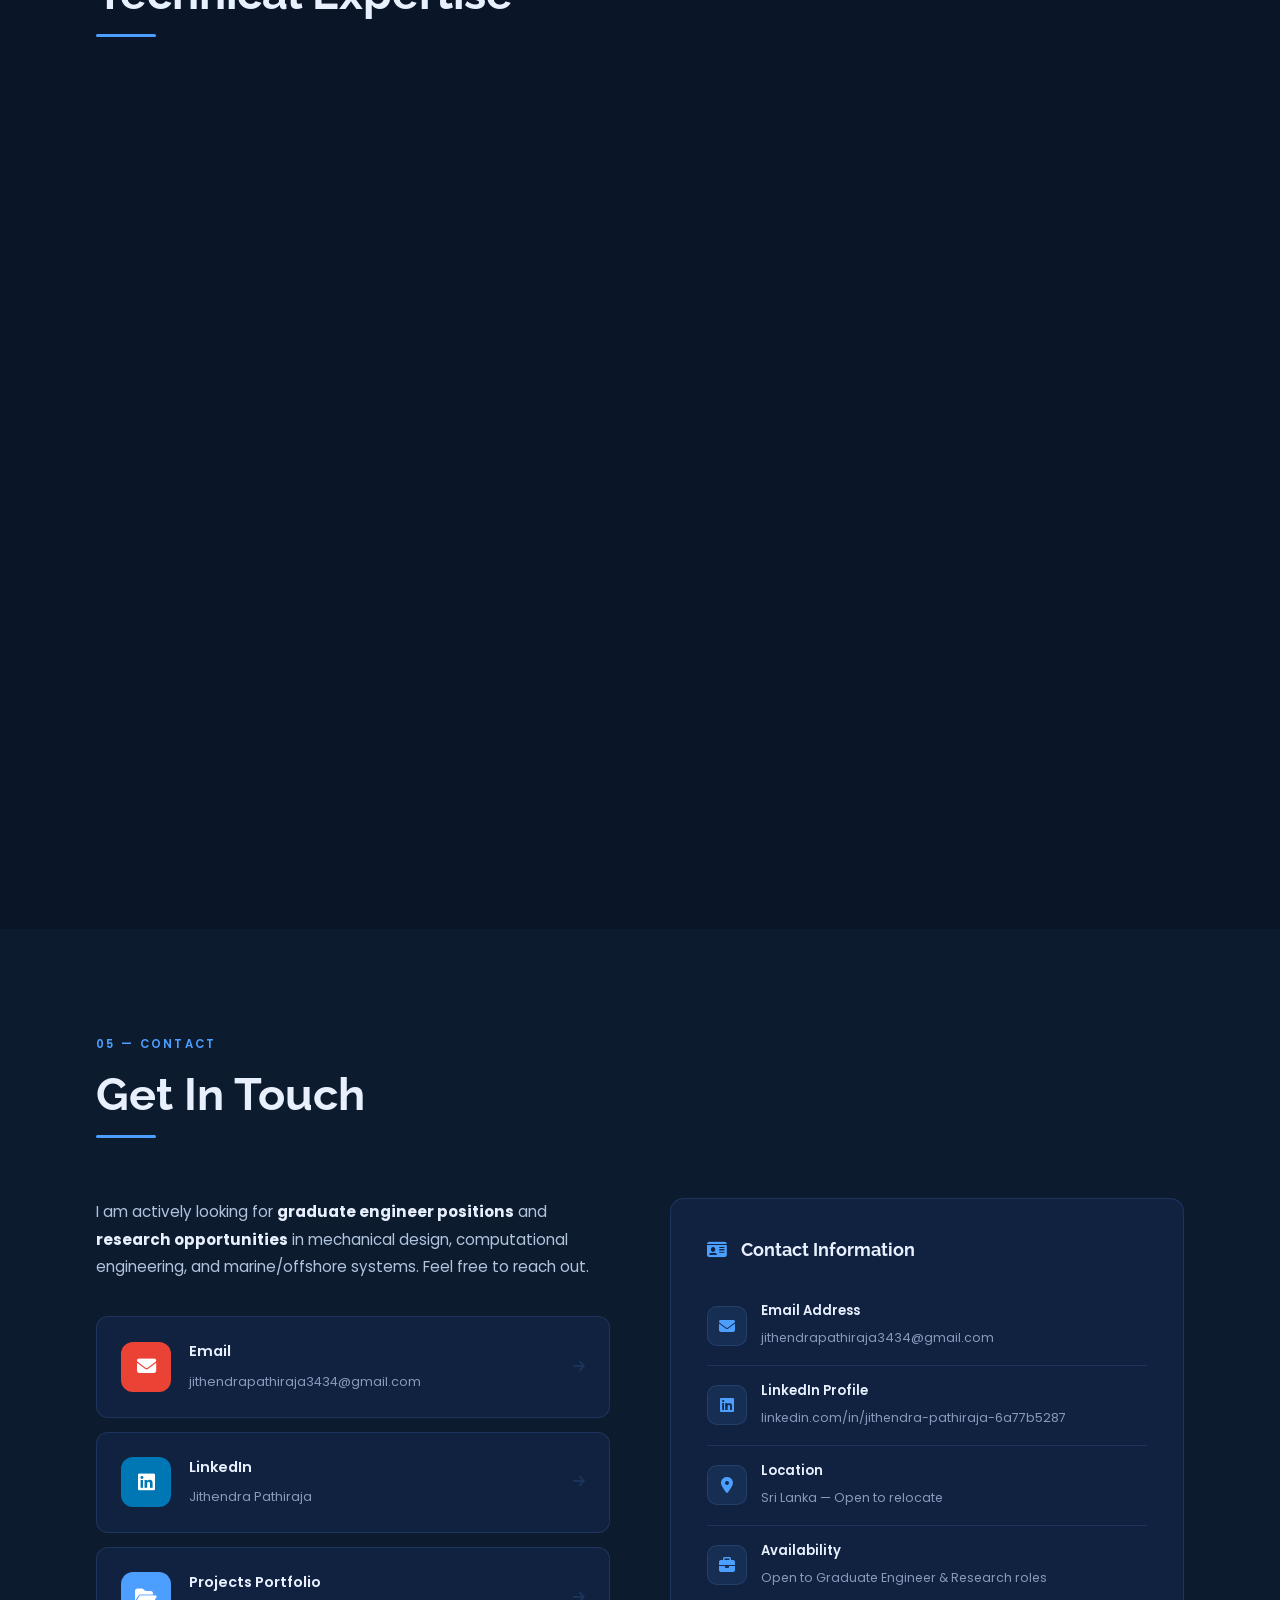
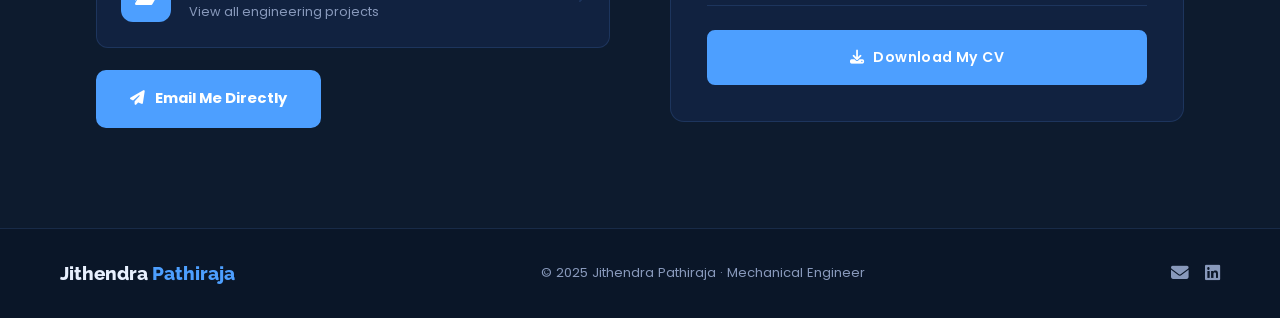
==== commit 863706df: "Add new photos and update CV" ====
--- a/index.html
+++ b/index.html
@@ -101,11 +101,11 @@
 </p>
 
 <p>
-  My interests lie in <strong>Computational Fluid Dynamics (CFD), Fluid Mechanics, Computational Mechanics, Mechanical Design, Finite Element Analysis (FEA), and Marine &amp; Offshore Engineering</strong>. My work combines advanced numerical simulation with practical engineering, ranging from CFD-driven hydrodynamic research and structural analysis to the design, fabrication, and testing of engineering systems.
+  My interests lie in <strong>Computational Fluid Dynamics (CFD), Fluid Mechanics, Computational Mechanics, Mechanical Design, Finite Element Analysis (FEA), and Aerospace Engineering</strong>. My work combines advanced numerical simulation with practical engineering, ranging from CFD-driven hydrodynamic research and structural analysis to the design, fabrication, and testing of engineering systems.
 </p>
 
 <p>
-  My final-year research focused on the <strong>design and development of a laboratory-scale hydrodynamic tunnel for experimental fluid dynamics</strong>, where I performed transient CFD simulations using ANSYS Fluent, optimized flow behaviour, and validated computational results through experimental testing. In addition, I gained industrial experience through the design and fabrication of motorcycle components, welding jigs, steering systems, and other mechanical systems, strengthening my understanding of engineering design, manufacturing, and product development.
+  My final-year research focused on the <strong>Design and Development of a laboratory-scale hydrodynamic tunnel for experimental fluid dynamics</strong>, where I performed transient CFD simulations using ANSYS Fluent, optimized flow behaviour, and validated computational results through experimental testing. In addition, I gained industrial experience through the design and fabrication of motorcycle components, welding jigs, steering systems, and other mechanical systems, strengthening my understanding of engineering design, manufacturing, and product development.
 </p>
 
 <p>
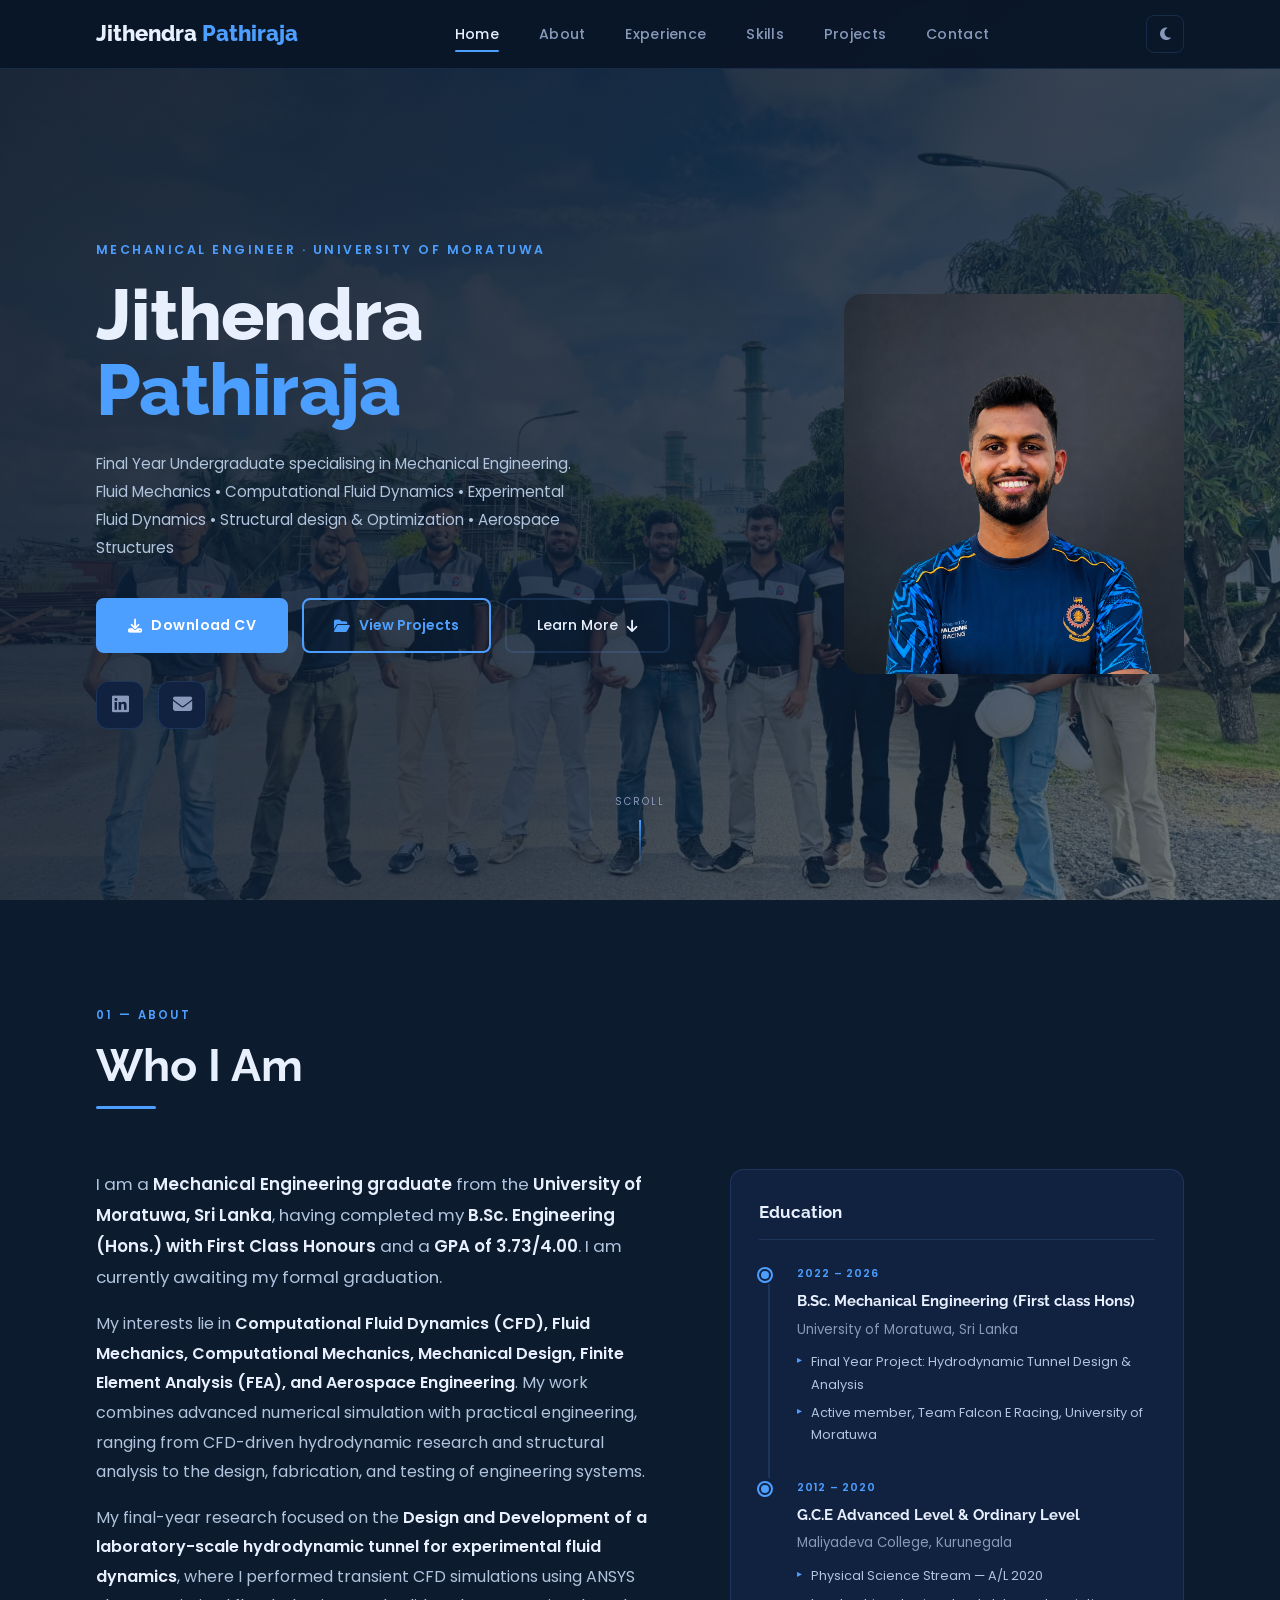
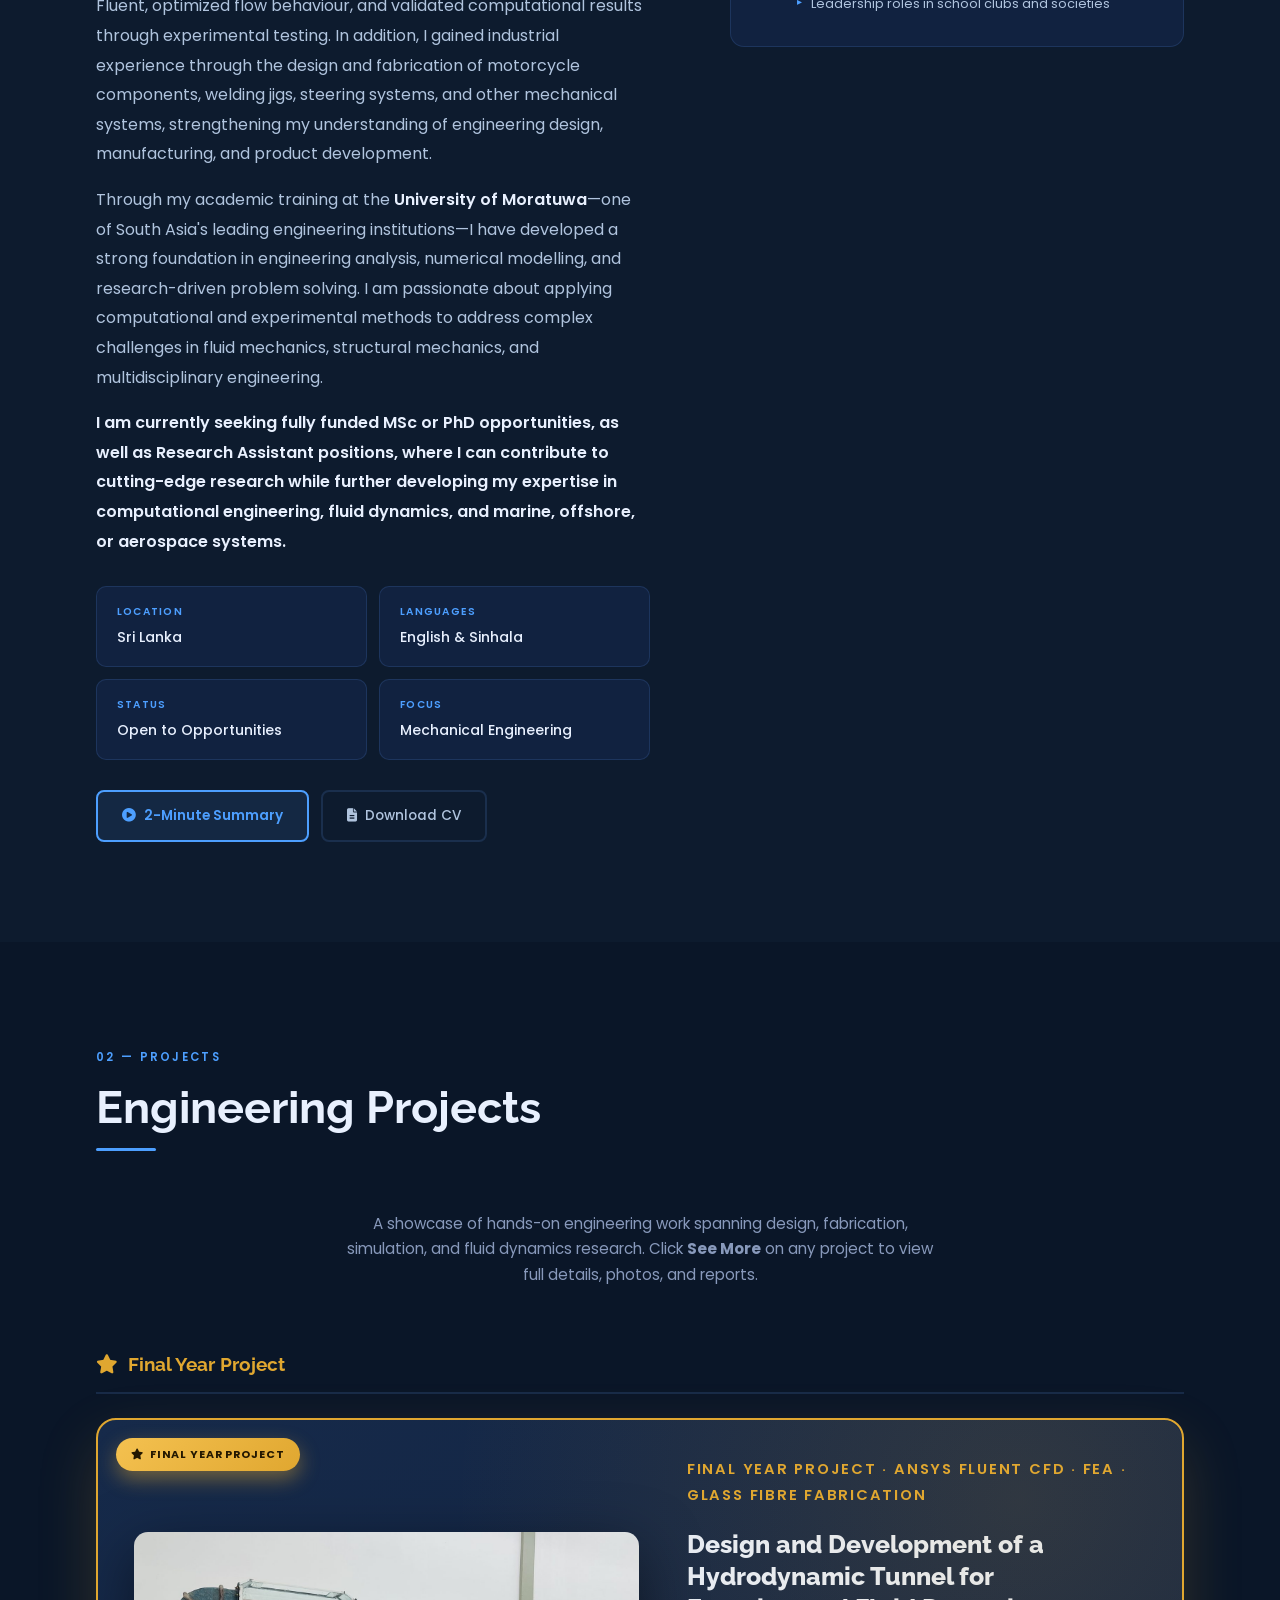
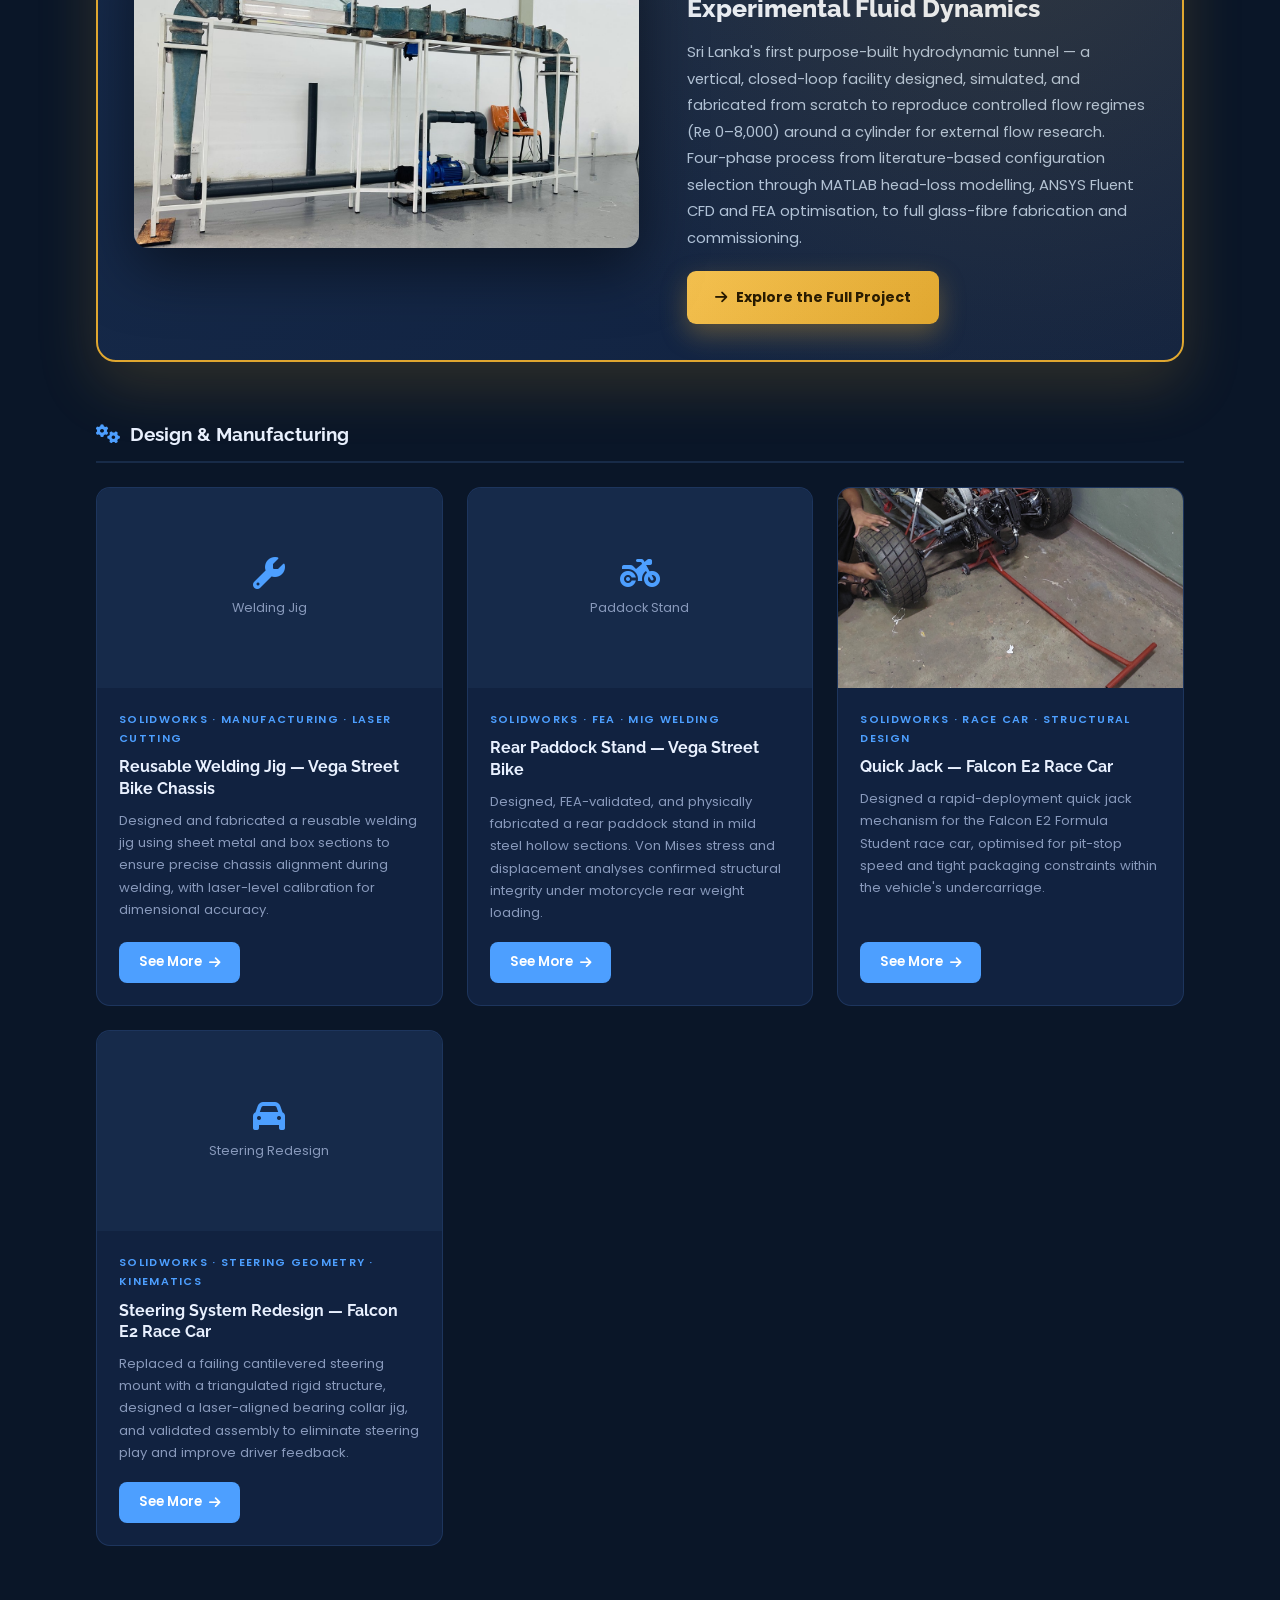
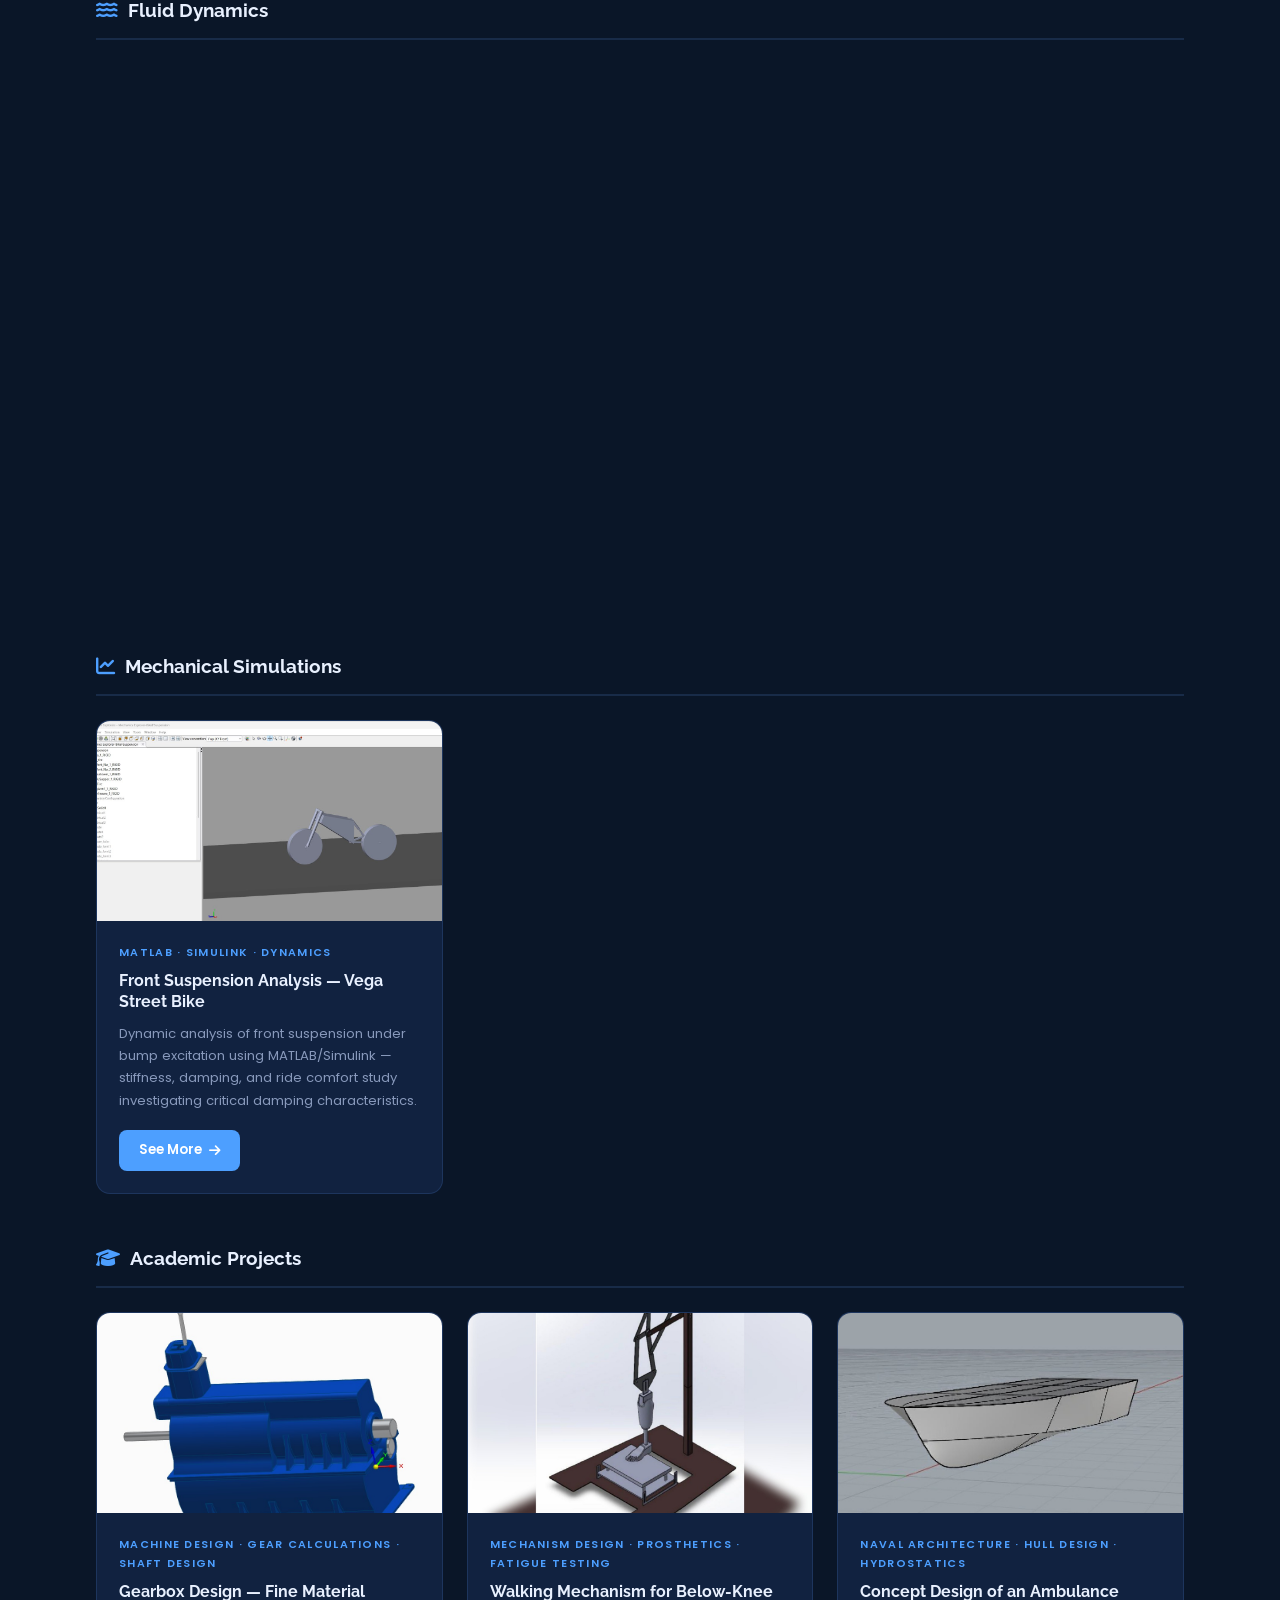
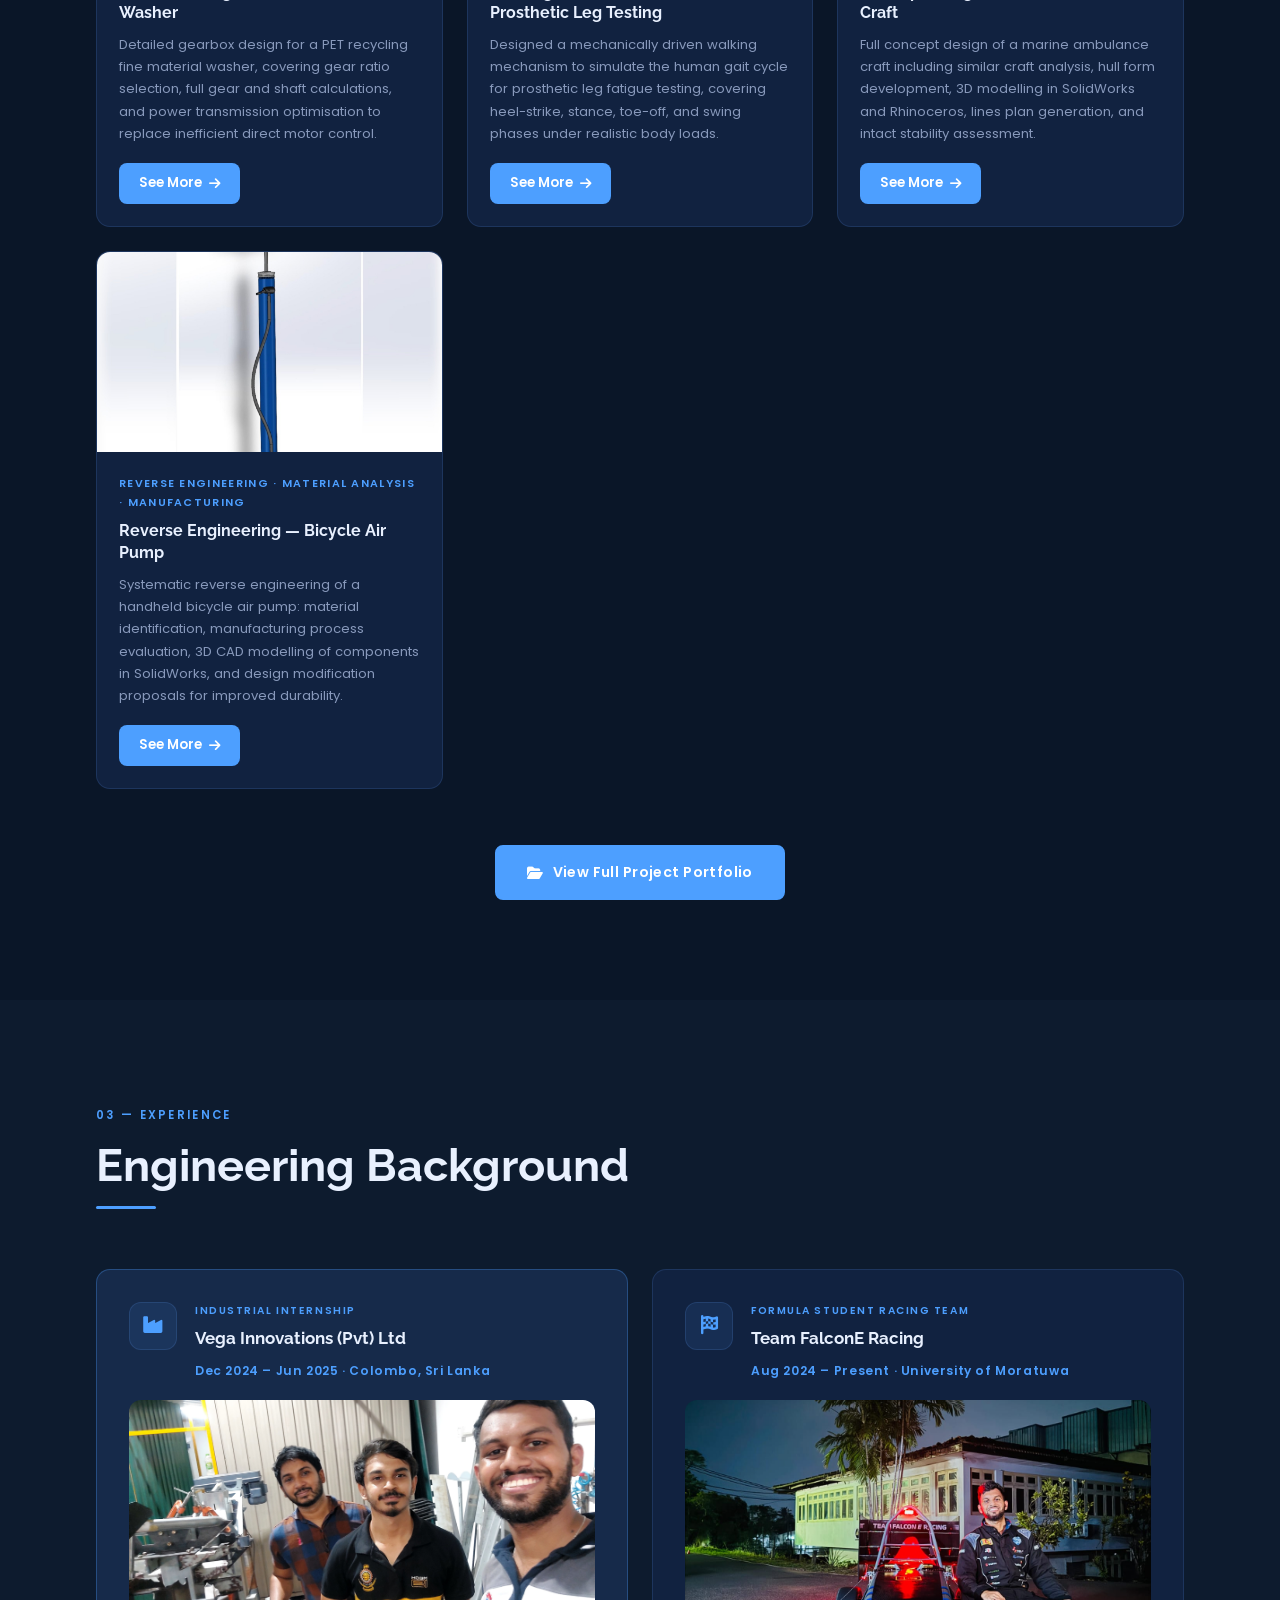
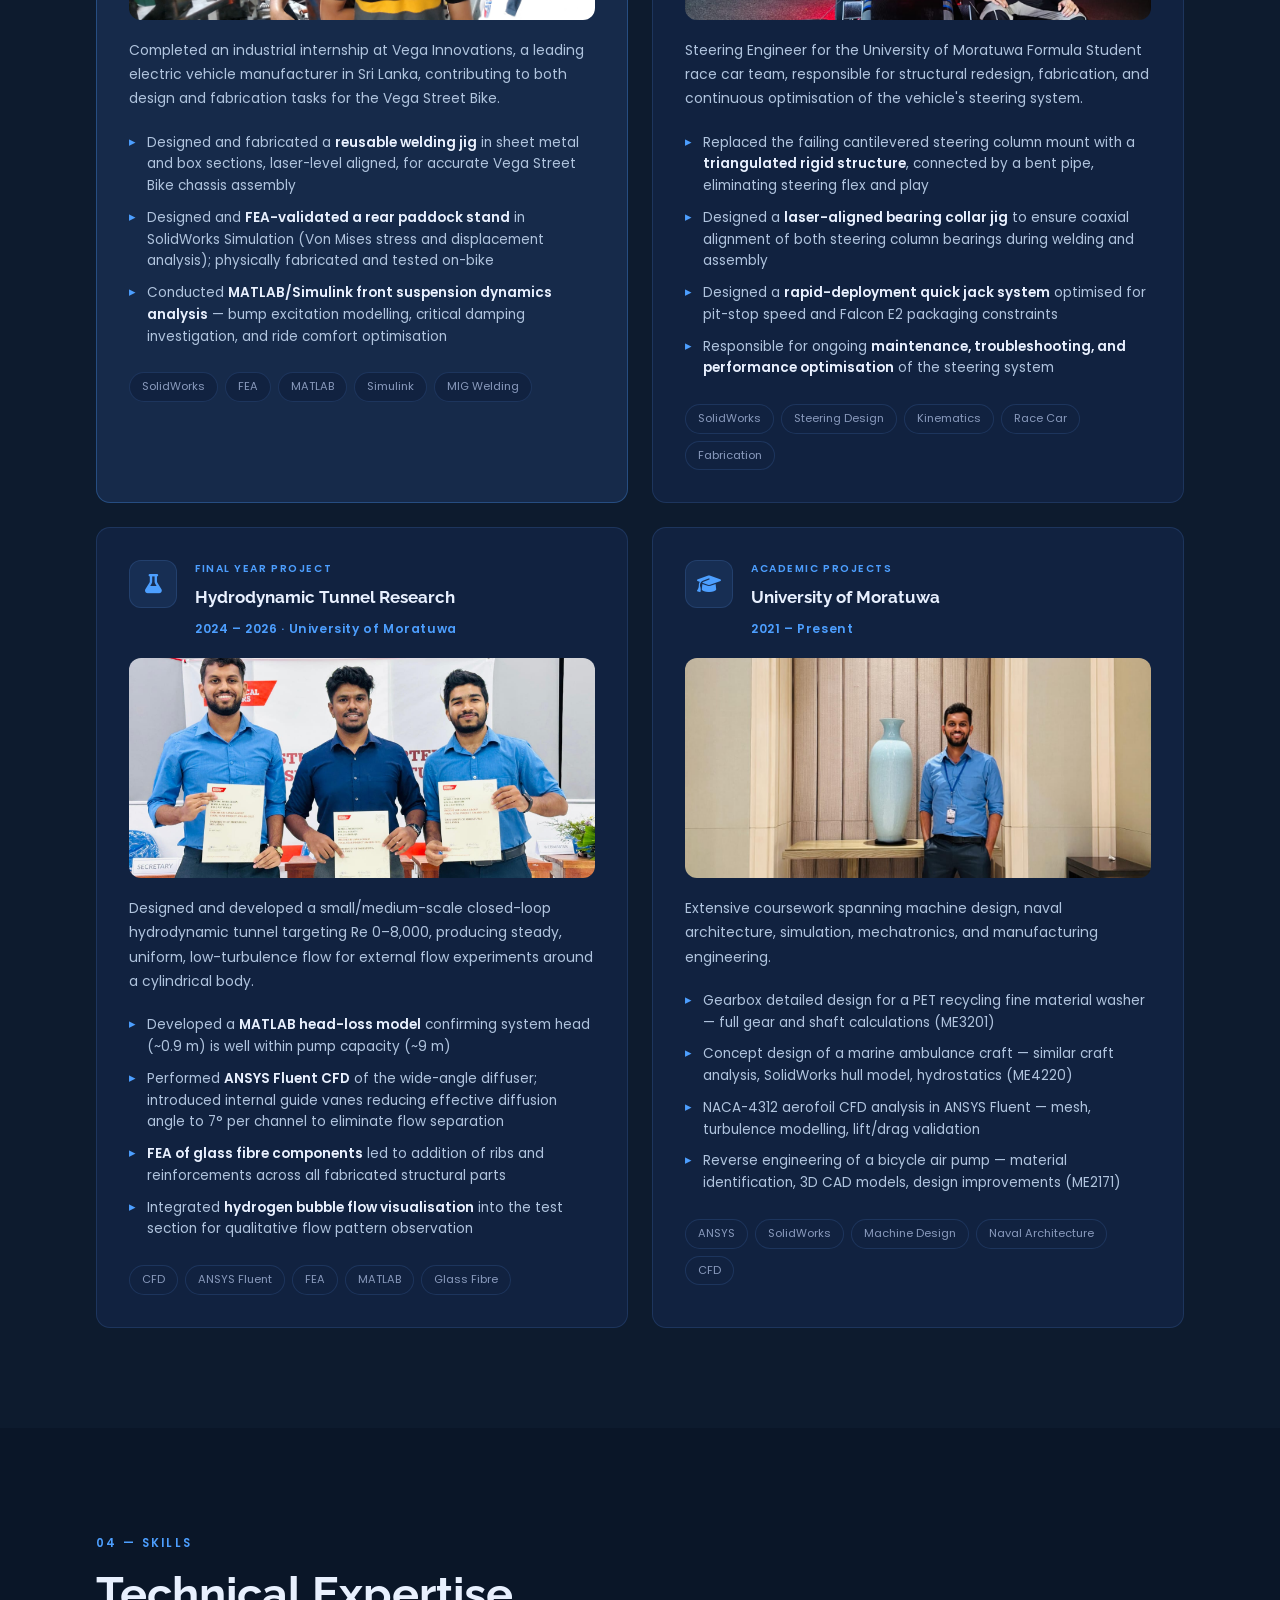
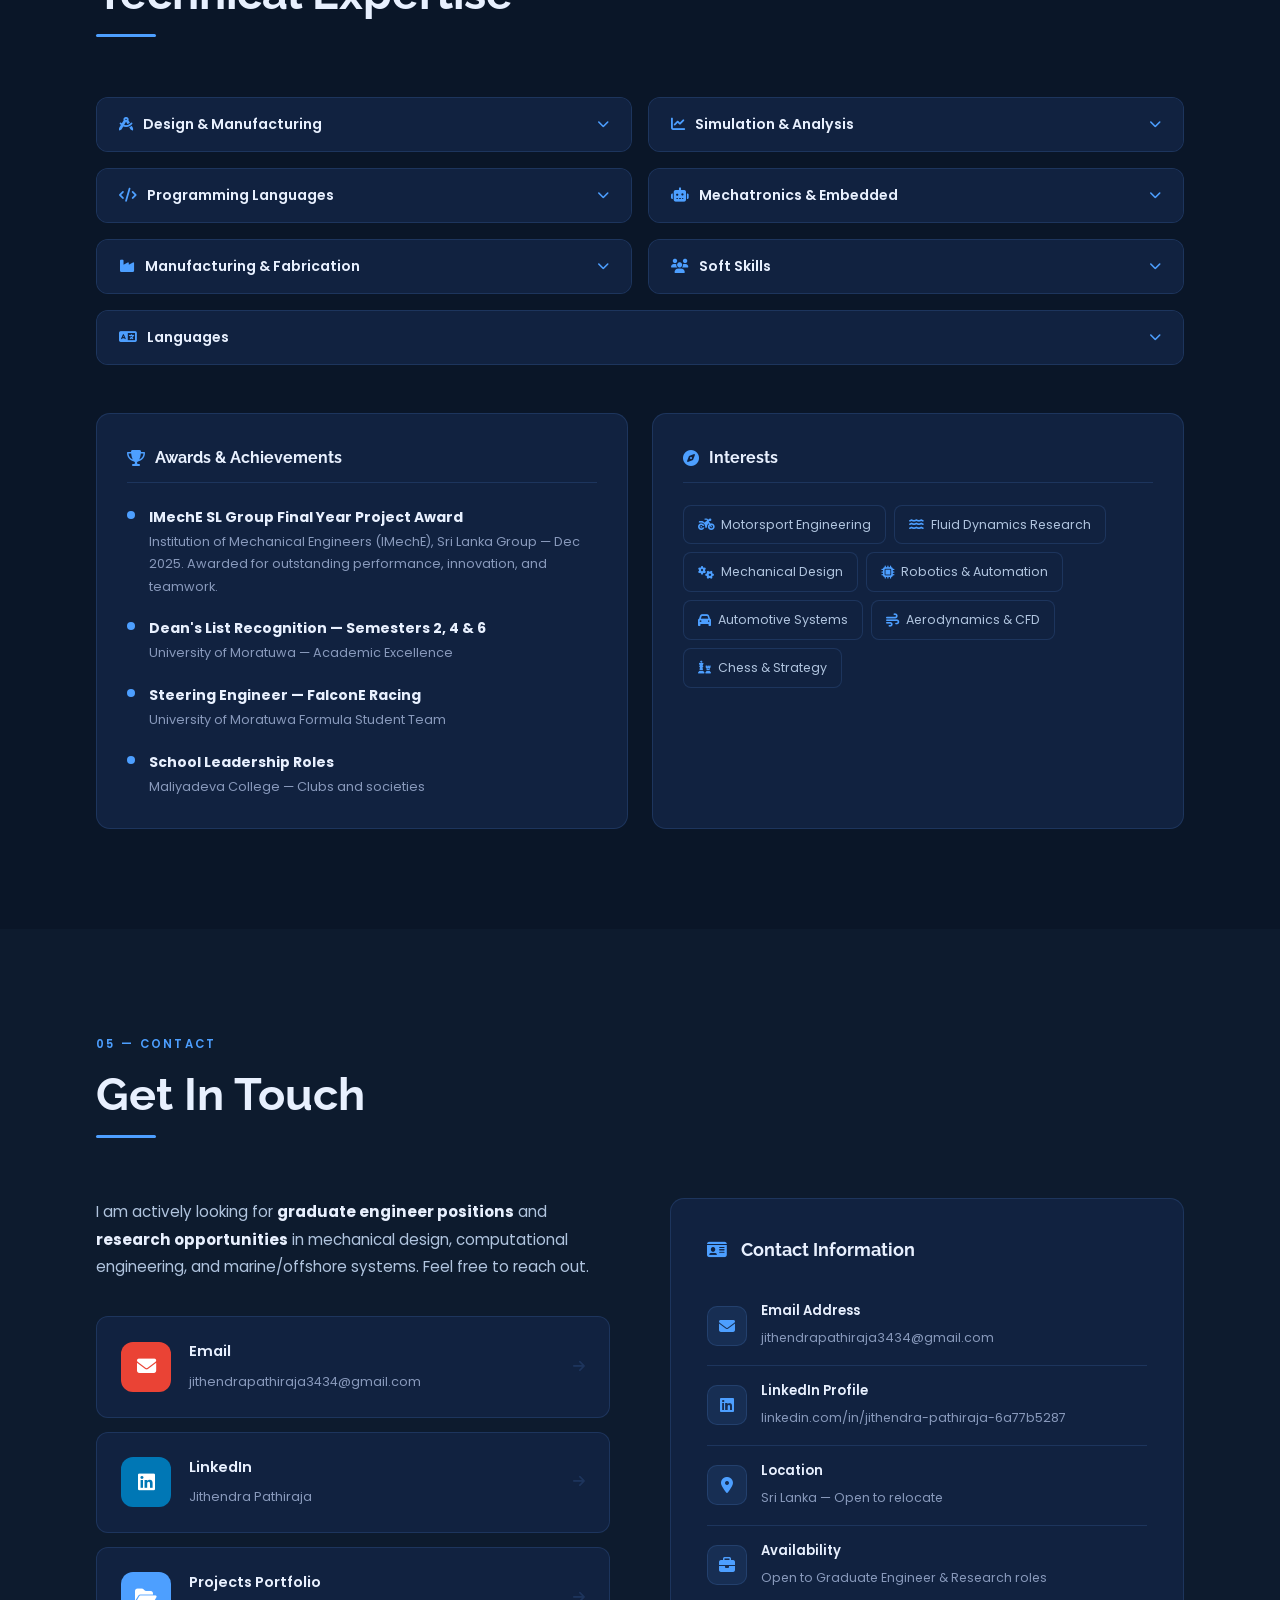
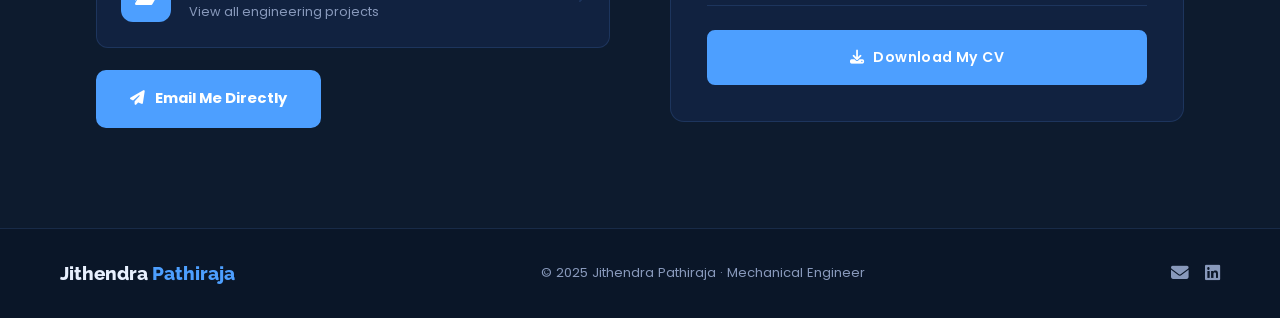
==== commit 7bdad1fe: "Add new photos and update CV" ====
--- a/index.html
+++ b/index.html
@@ -51,7 +51,7 @@
       </h1>
       <p class="hero-tagline">
         Final Year Undergraduate specialising in Mechanical Engineering.<br/>
-        Fluid Mechanics &bull; Computational Fluid Dynamics &bull; Experimental Fluid Dynamics &bull; Computational Mechanics &bull; Aerospace Structures
+        Fluid Mechanics &bull; Computational Fluid Dynamics &bull; Experimental Fluid Dynamics &bull; Structural design & Optimization &bull; Aerospace Structures
       </p>
       <div class="hero-cta-row">
         <a href="cv/Jithendra_CV.pdf" download class="btn-hero-primary">
@@ -97,7 +97,7 @@
     <div class="about-grid">
       <div class="about-text-col">
         <p class="about-lead">
-  I am a <strong>Mechanical Engineering graduate</strong> from the <strong>University of Moratuwa, Sri Lanka</strong>, having completed my <strong>B.Sc. Engineering (Hons.) with First Class Honours</strong> and a <strong>CGPA of 3.73/4.00</strong>. I am currently awaiting my formal graduation.
+  I am a <strong>Mechanical Engineering graduate</strong> from the <strong>University of Moratuwa, Sri Lanka</strong>, having completed my <strong>B.Sc. Engineering (Hons.) with First Class Honours</strong> and a <strong>GPA of 3.73/4.00</strong>. I am currently awaiting my formal graduation.
 </p>
 
 <p>
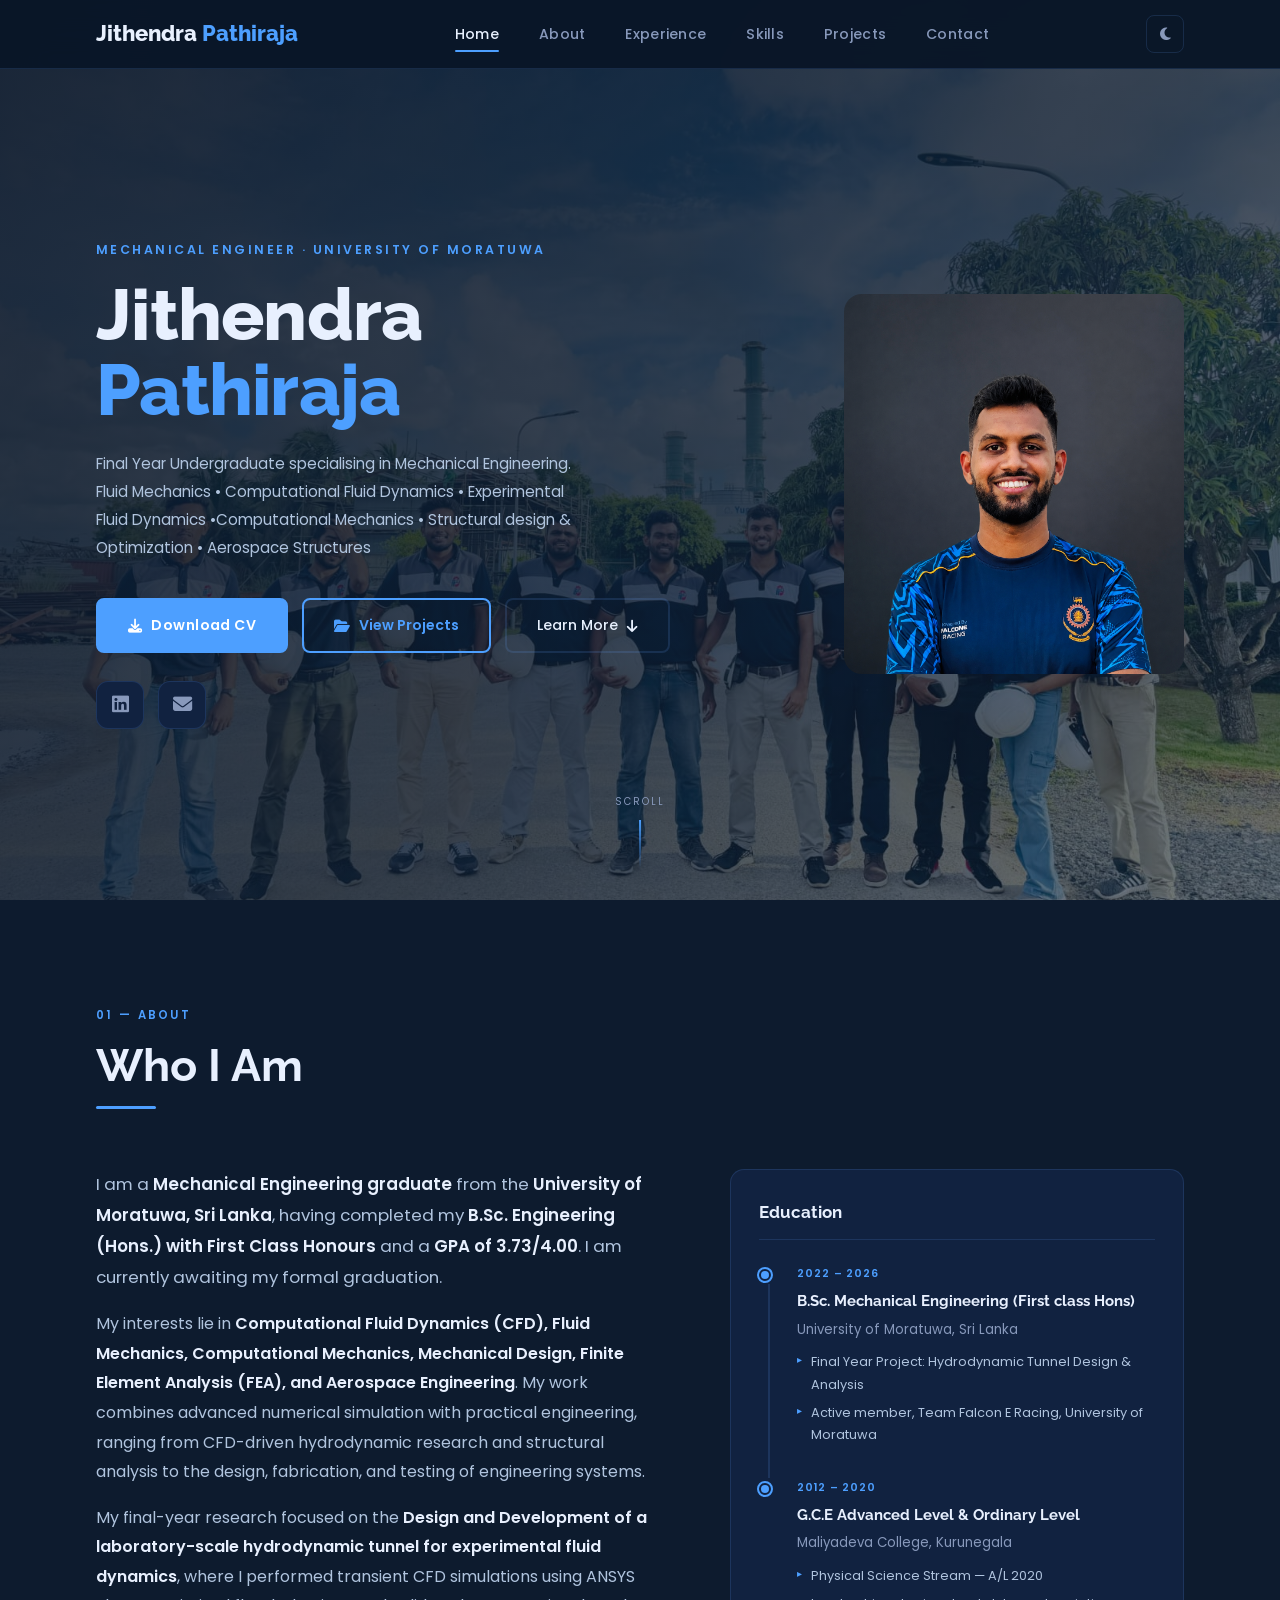
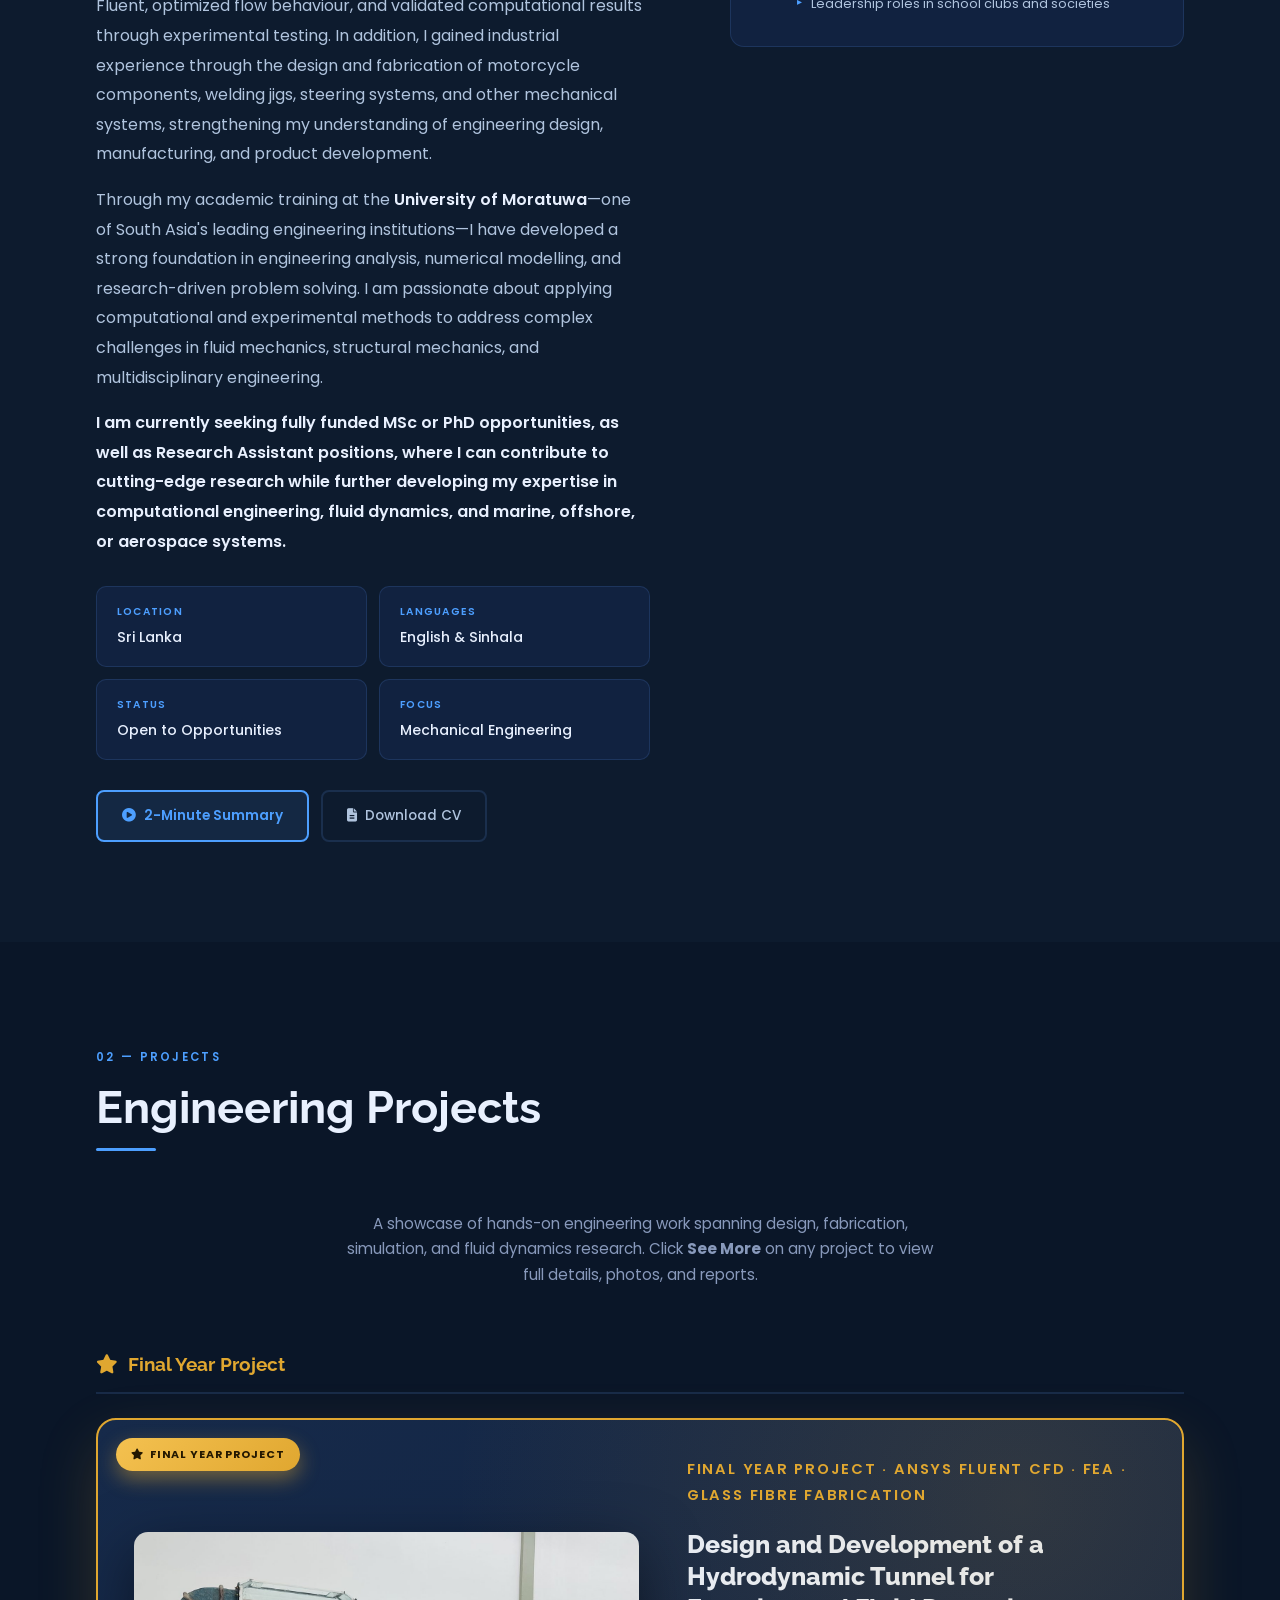
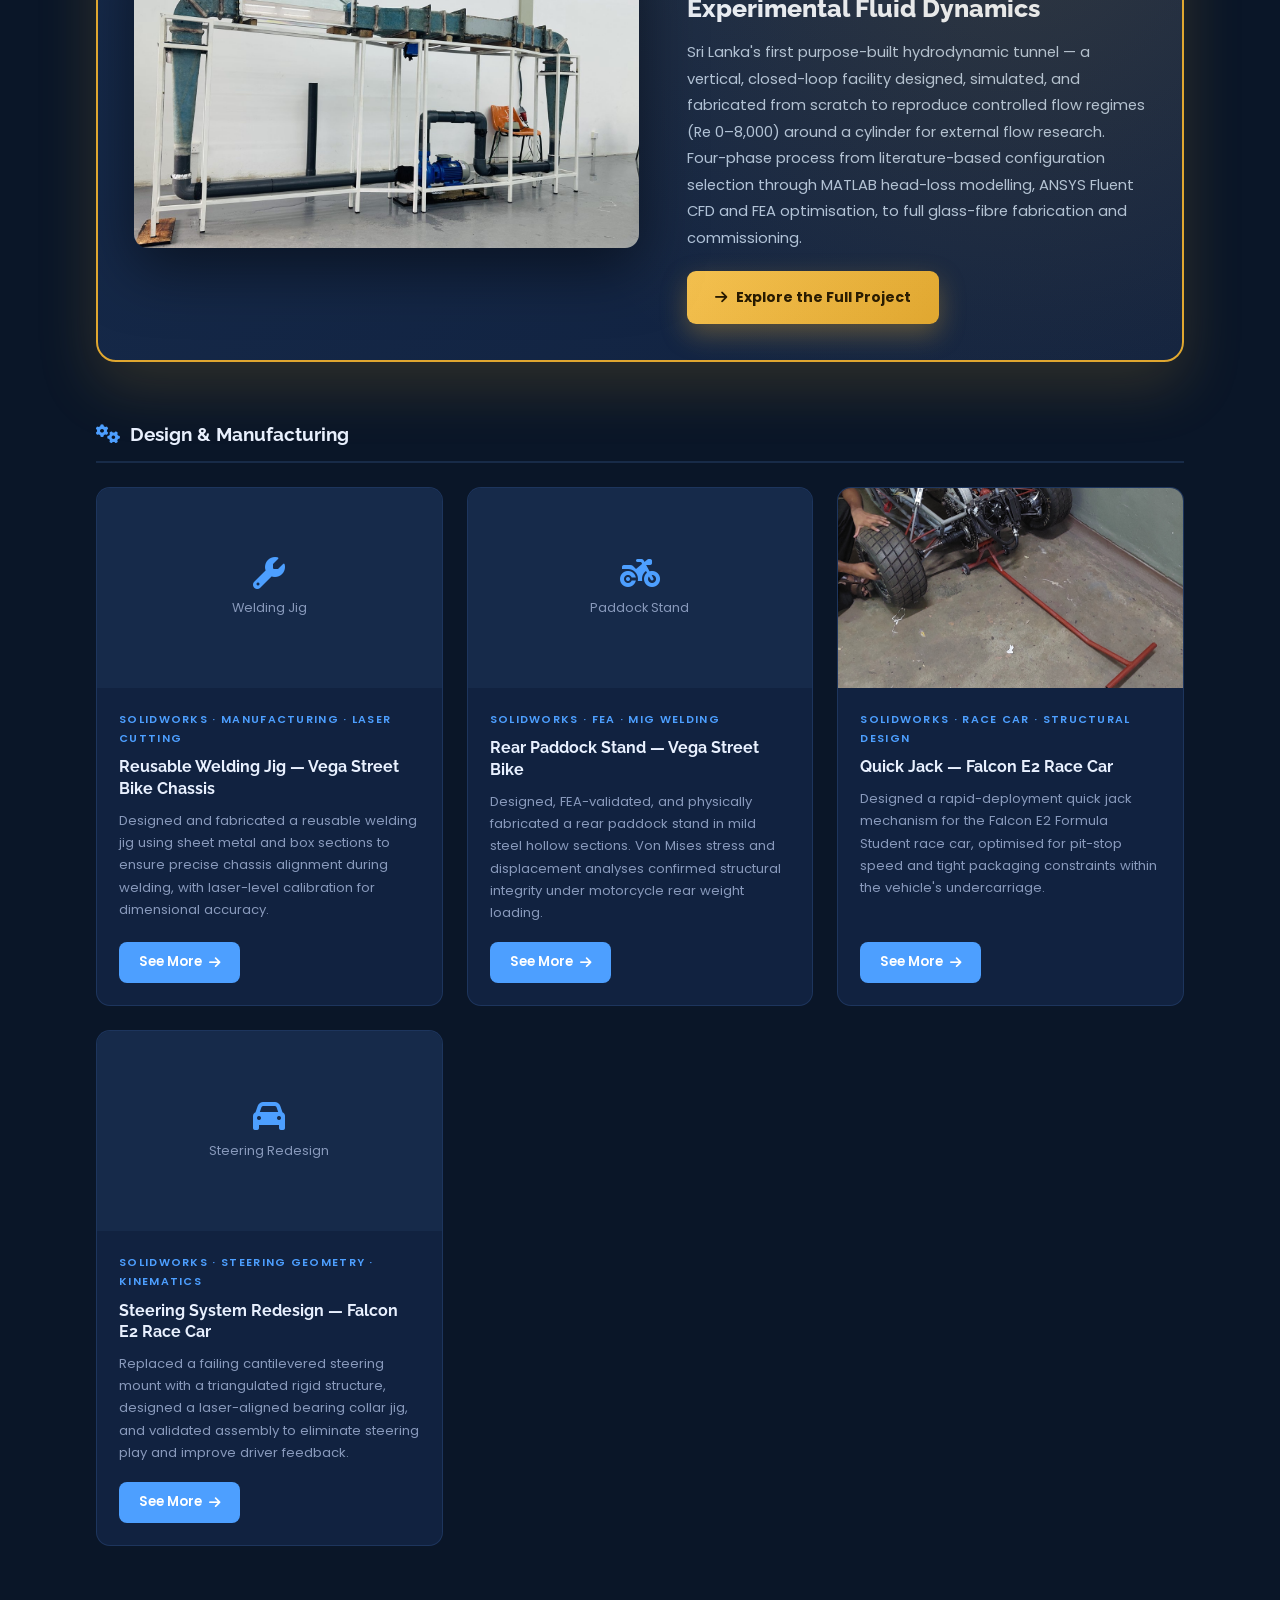
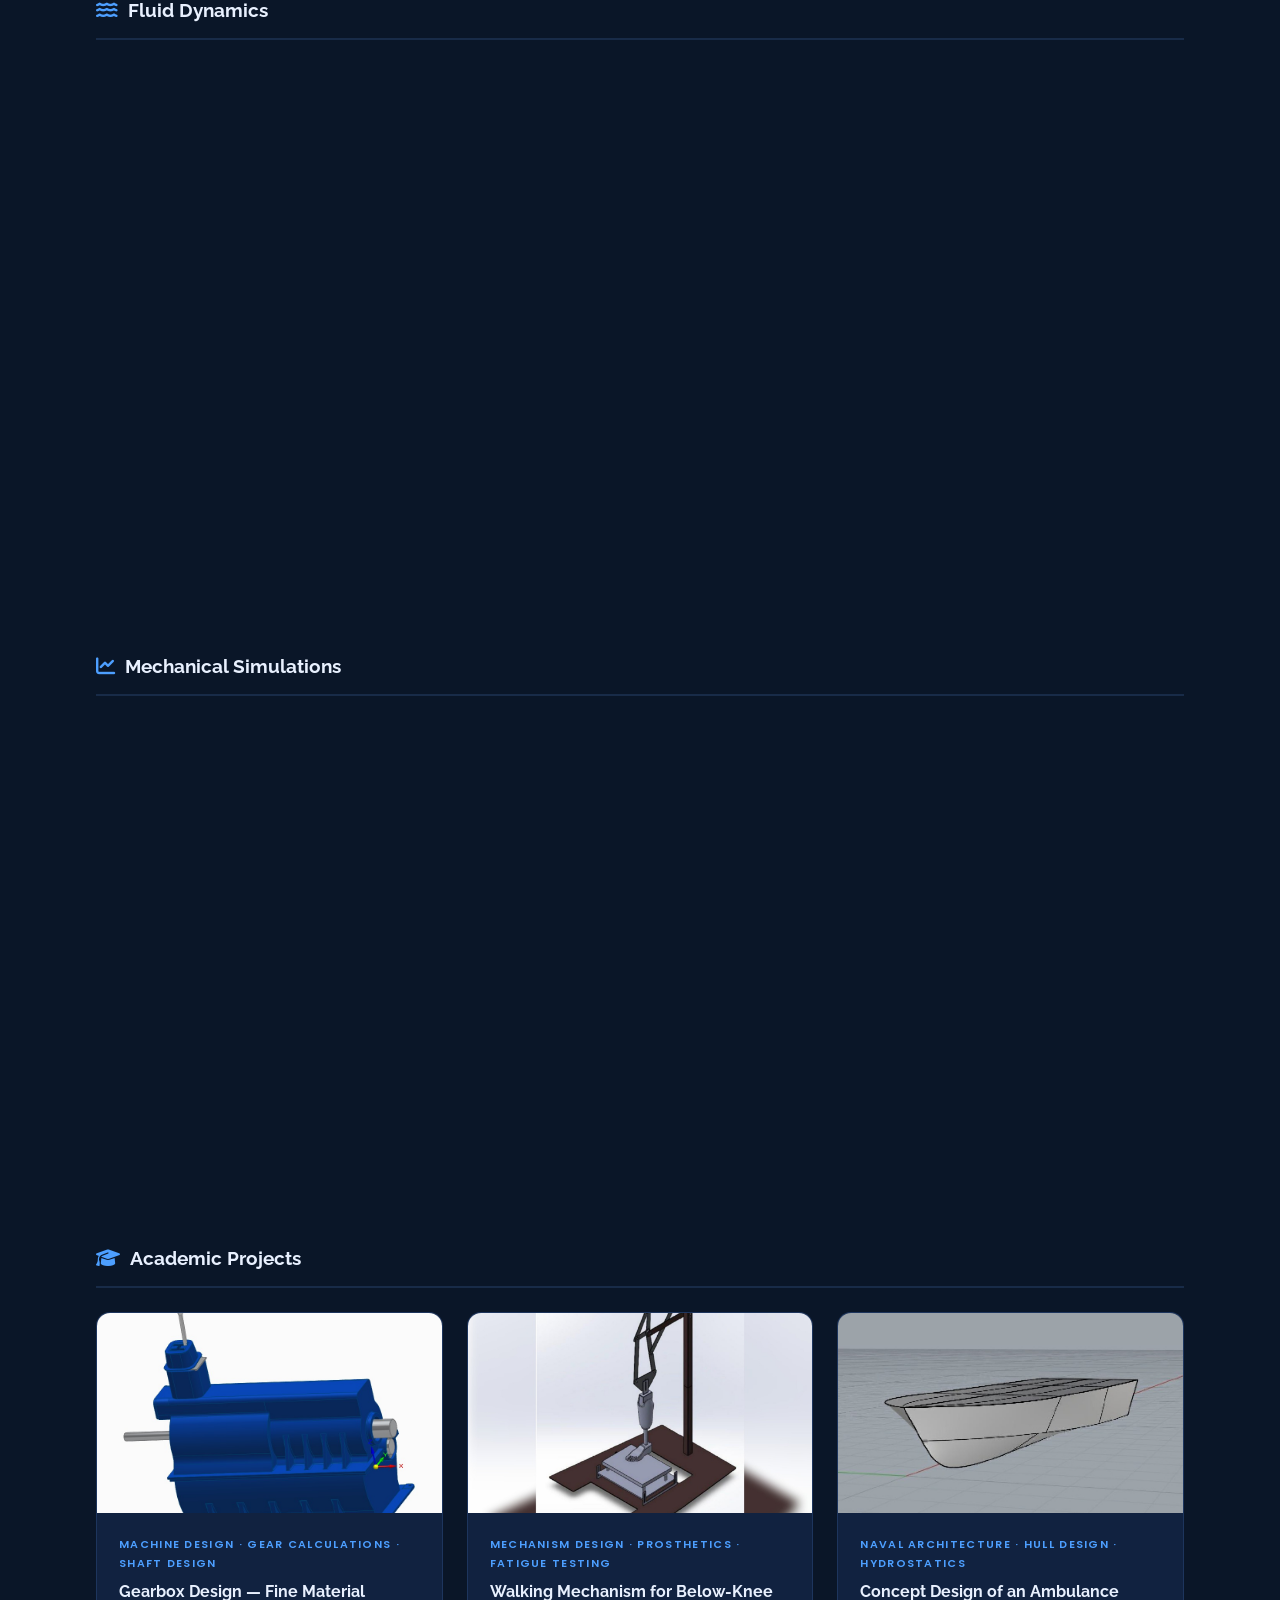
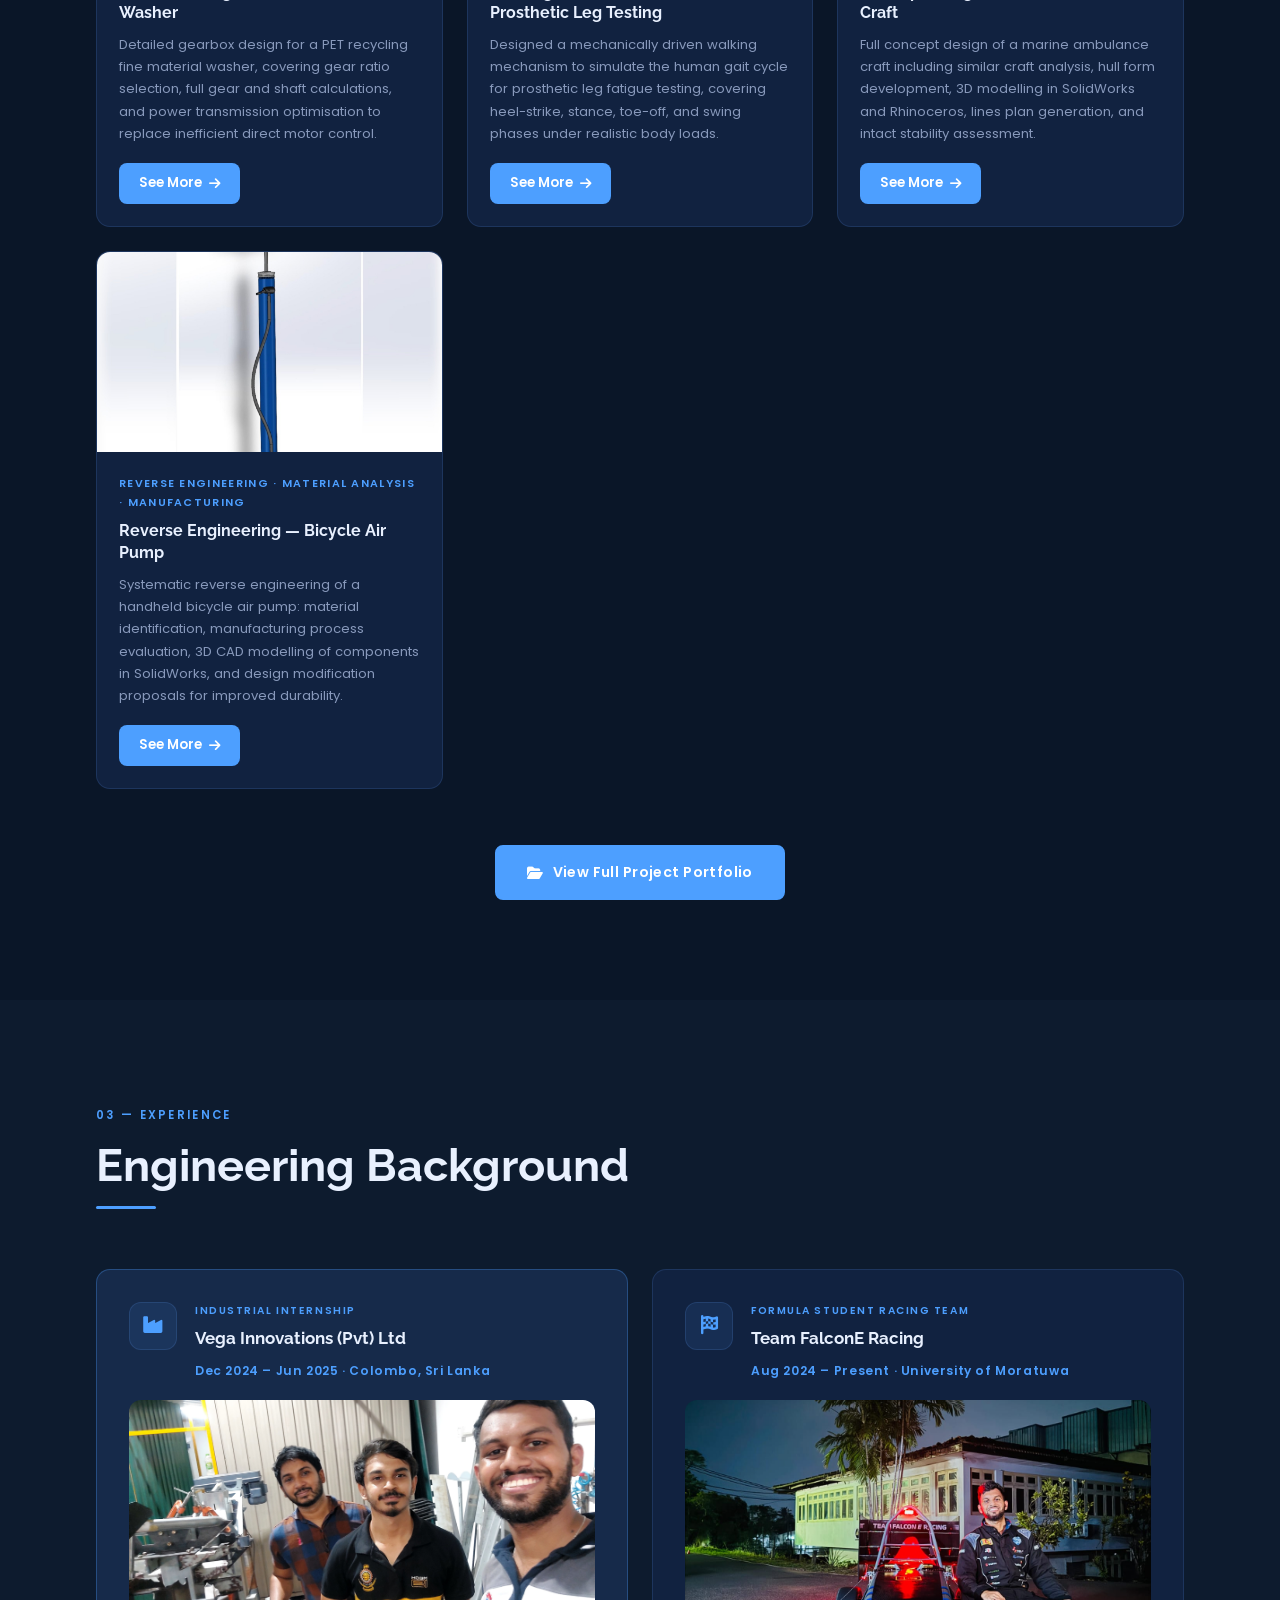
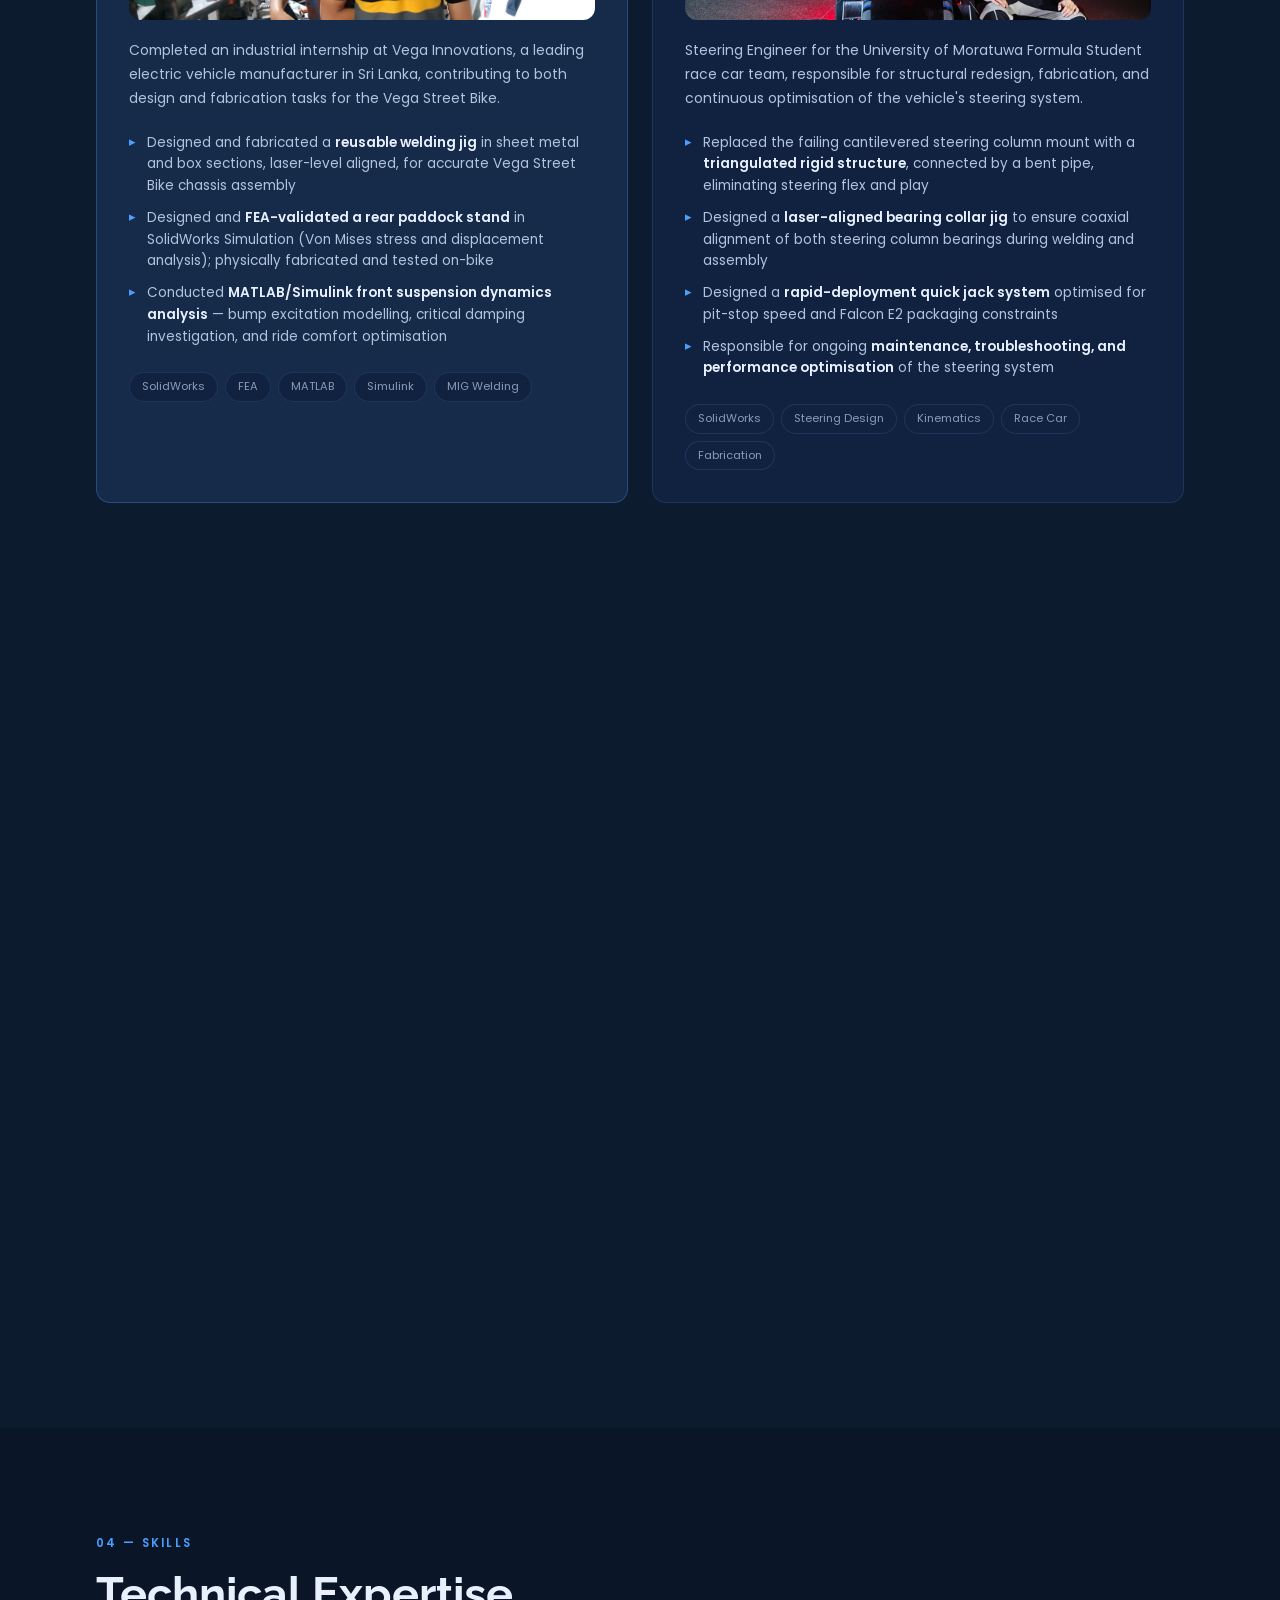
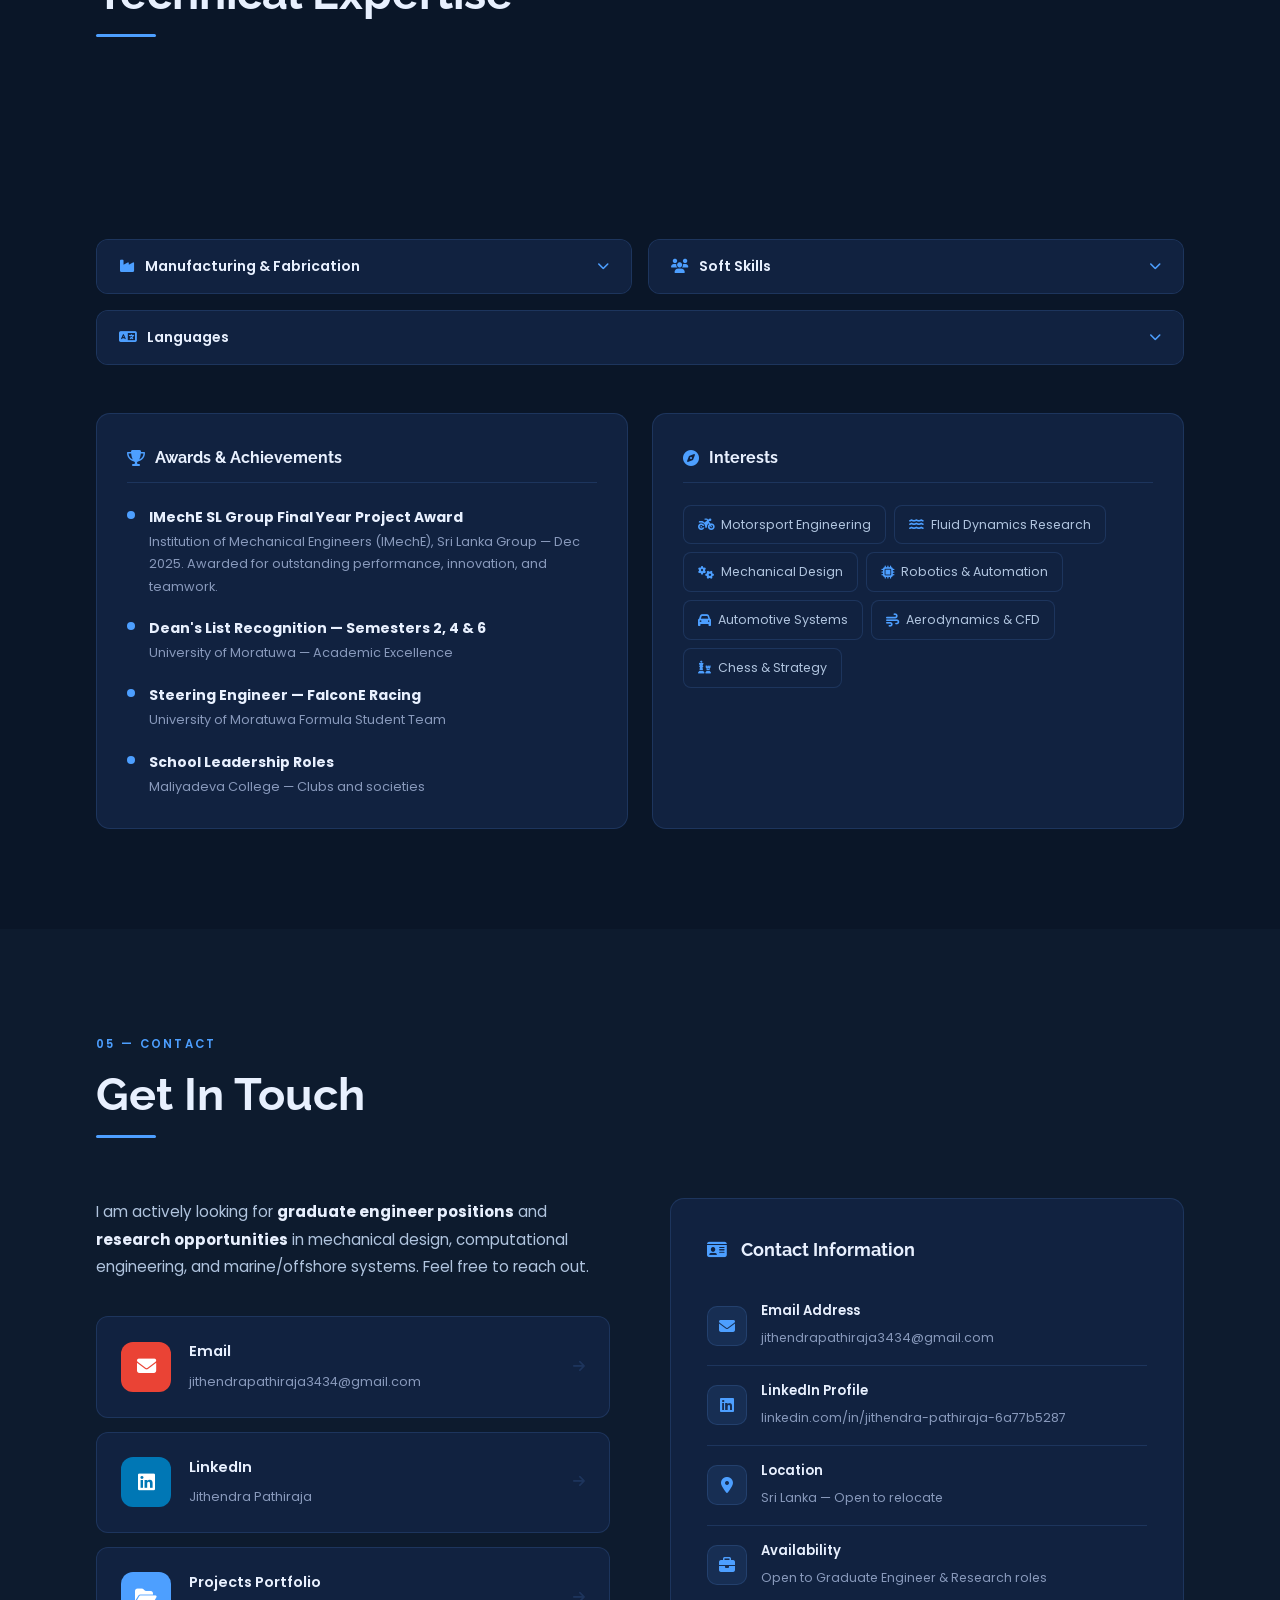
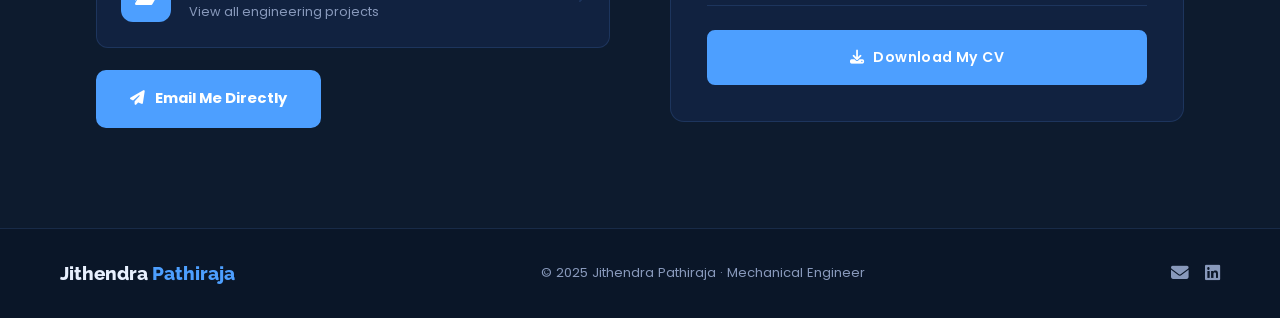
==== commit 40e18962: "Add new photos and update CV" ====
--- a/index.html
+++ b/index.html
@@ -51,7 +51,7 @@
       </h1>
       <p class="hero-tagline">
         Final Year Undergraduate specialising in Mechanical Engineering.<br/>
-        Fluid Mechanics &bull; Computational Fluid Dynamics &bull; Experimental Fluid Dynamics &bull; Structural design & Optimization &bull; Aerospace Structures
+        Fluid Mechanics &bull; Computational Fluid Dynamics &bull; Experimental Fluid Dynamics &bull;Computational Mechanics &bull; Structural design & Optimization &bull; Aerospace Structures
       </p>
       <div class="hero-cta-row">
         <a href="cv/Jithendra_CV.pdf" download class="btn-hero-primary">
